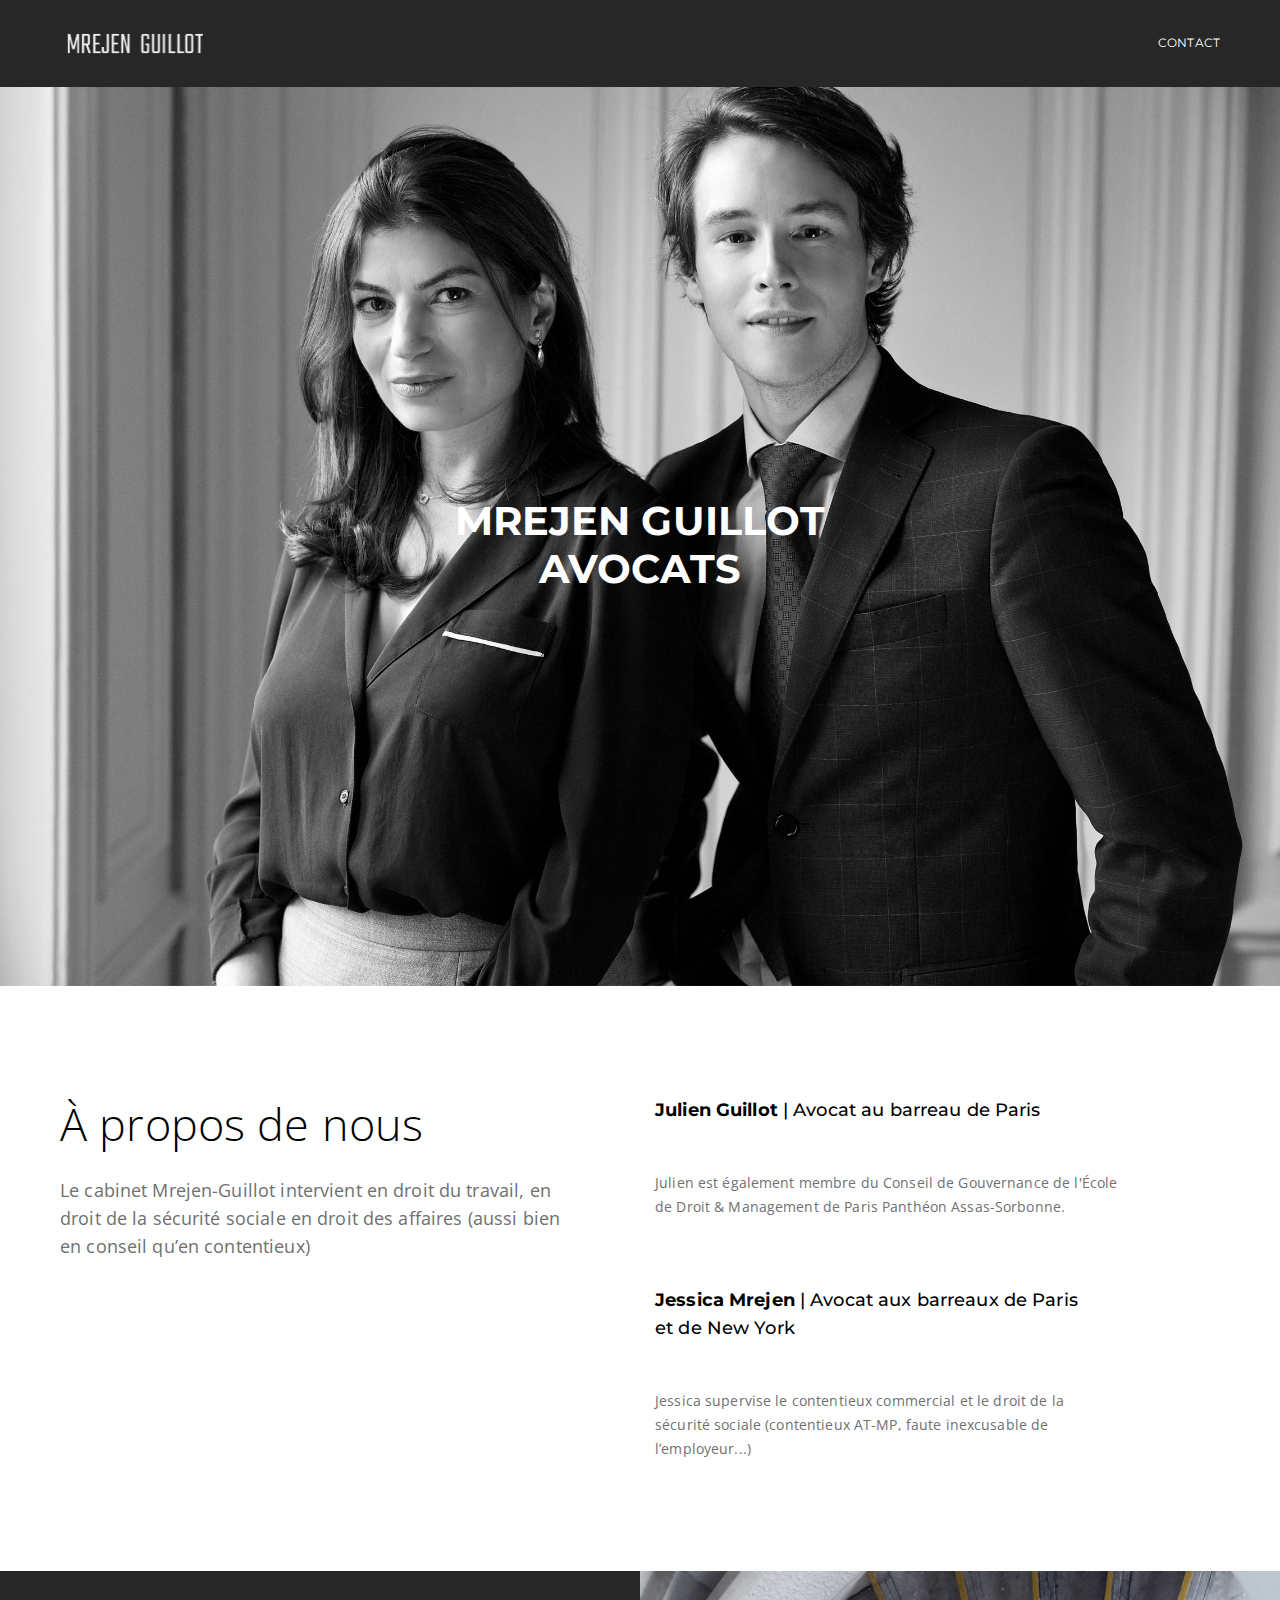
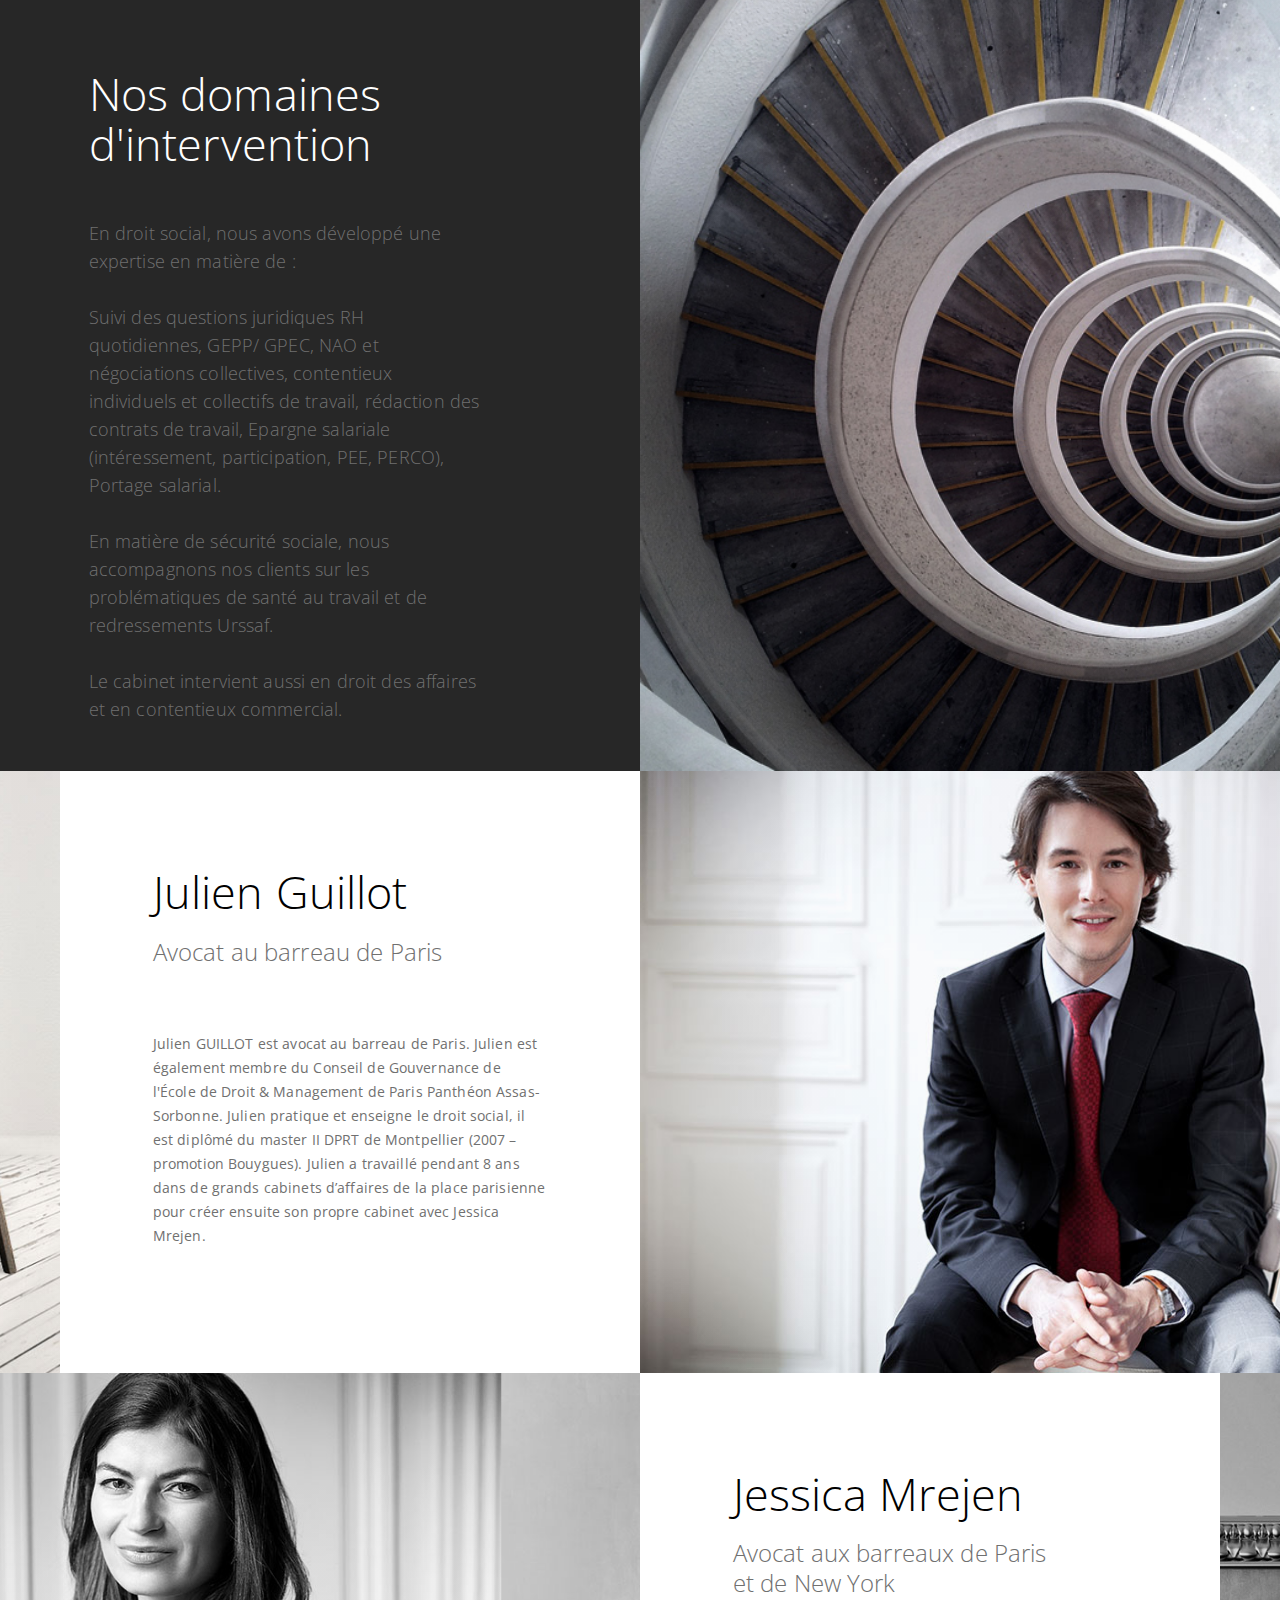
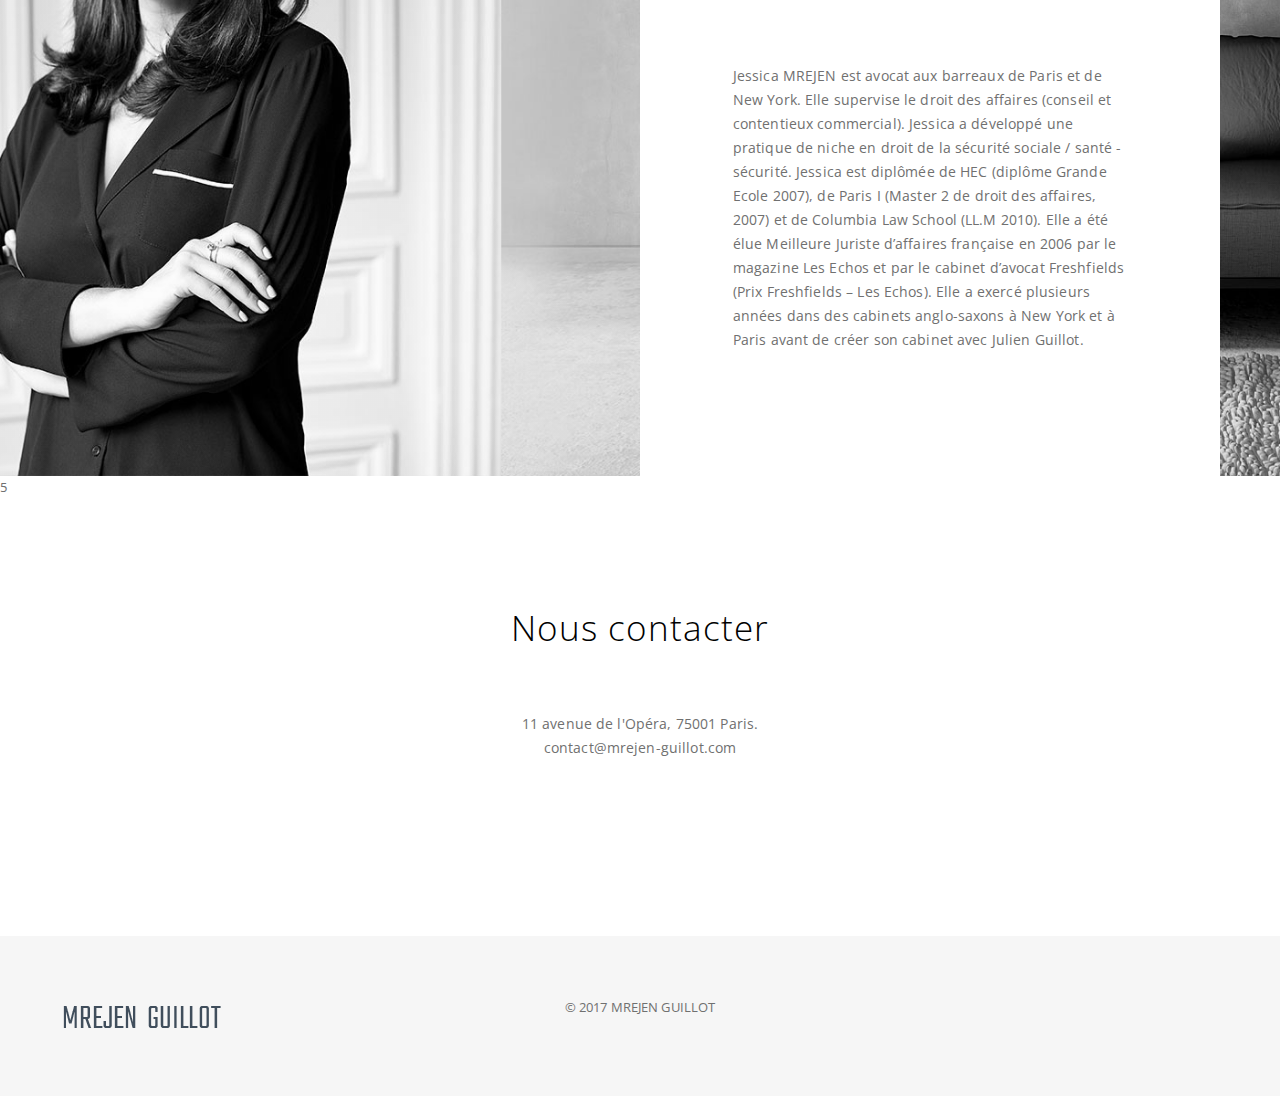
==== home.html @ b7183b41 "Fix PHP heroku" ====
<!doctype html>
<html class="no-js" lang="en">
    <head>
        <meta charset="utf-8">
        <meta http-equiv="X-UA-Compatible" content="IE=edge">
        <meta name="viewport" content="width=device-width,initial-scale=1.0,maximum-scale=1" />
        <!-- title -->
        <title>MREJEN GUILLOT • Cabinet d'avocats</title>
        <meta name="description" content="" />
        <meta name="keywords" content="" />
        <meta name="author" content="">
        <meta name="google" value="notranslate">
        <!-- favicon -->
        <link rel="shortcut icon" href="images/icon/favicon.png">
        <!-- animation -->
        <link rel="stylesheet" href="css/animate.css" />
        <!-- bootstrap -->
        <link rel="stylesheet" href="css/bootstrap.min.css" />
        <!-- font-awesome icon -->
        <link rel="stylesheet" href="css/font-awesome.min.css" />
        <!-- themify-icons -->
        <link rel="stylesheet" href="css/themify-icons.css" />
        <!-- owl carousel -->
        <link rel="stylesheet" href="css/owl.transitions.css" />
        <link rel="stylesheet" href="css/owl.carousel.css" /> 
        <!-- magnific popup -->
        <link rel="stylesheet" href="css/magnific-popup.css" /> 
        <!-- base -->
        <link rel="stylesheet" href="css/base.css" /> 
        <!-- elements -->
        <link rel="stylesheet" href="css/elements.css" />
        <!-- responsive -->
        <link rel="stylesheet" href="css/responsive.css" />
        <!--[if IE 9]>
        <link rel="stylesheet" type="text/css" href="css/ie.css" />
        <![endif]-->
        <!--[if IE]>
            <script src="js/html5shiv.min.js"></script>
        <![endif]-->
        <style>
            .header-style2 .black-header li a, .header-style2 .black-header li a::before {color:#383838;}
        </style>
    </head>
    <body>
        <header class="header-style2" id="header-style2">
            <!-- nav -->
            <nav class="navbar bg-nero tz-header-bg black-header no-margin alt-font shrink-header dark-header">
                <div class="container navigation-menu">
                    <div class="row">
                        <!-- logo -->
                        <div class="col-md-3 col-sm-4 col-xs-9">
                            <a href="#home" class="inner-link"><img alt="" src="images/julien-white.png" data-img-size="(W)163px X (H)40px"></a>
                        </div>
                        <!-- end logo -->
                        <div class="col-md-9 col-sm-8 col-xs-3 position-inherit">
                            <button data-target="#bs-example-navbar-collapse-1" data-toggle="collapse" class="navbar-toggle collapsed" type="button">
                                <span class="sr-only">Toggle navigation</span>
                                <span class="icon-bar"></span>
                                <span class="icon-bar"></span>
                                <span class="icon-bar"></span>
                            </button>
                            <div id="bs-example-navbar-collapse-1" class="collapse navbar-collapse pull-right">
                                <ul class="nav navbar-nav">
                                    <li><a class="inner-link propClone text-white" href="#contact-section16">CONTACT</a></li>
                                </ul>
                            </div>
                        </div>
                    </div>
                </div>
            </nav> 
            <!-- end nav -->
        </header>
        <section id="home" class="no-padding bg-nero slider-style5 border-none">
            <div class="owl-slider-full owl-carousel owl-theme white-pagination text-white owl-white-pagination md-no-owl-buttons">
                <!-- slider item -->
                <div class="item owl-bg-img tz-builder-bg-image cover-background bg-img-one" id="tz-bg-14" data-img-size="(W)1920px X (H)961px" style="background:linear-gradient(rgba(0,0,0,0.01), rgba(0,0,0,0.01)), url('images/bg-image/mrejen-guillot-background.jpg')">
                    <div class="container one-fifth-screen xs-one-third-screen position-relative">
                        <div class="col-md-12 col-sm-12 col-xs-12 slider-typography text-center">
                            <div class="slider-text-middle-main">
                                <div class="slider-text-middle">
                                    <div class="" id="tz-br-1">
                                        <div class="slider-title text-white alt-font font-weight-600 tz-text" id="tz-slider-text37"> <p><strong>MREJEN GUILLOT<br> AVOCATS</strong></p> </div>
                                    </div>  
                                </div>
                            </div>
                        </div>
                    </div>
                </div>
                <!-- end slider item -->
            </div>
        </section> 
        <section class="padding-110px-tb xs-padding-60px-tb bg-white builder-bg border-none" id="content-section51">
            <div class="container">
                <div class="row equalize xs-equalize-auto equalize-display-inherit">
                    <!-- content details -->
                    <div class="col-md-6 col-sm-6 xs-12 xs-text-center xs-margin-nineteen-bottom display-table">
                        <div class="display-table-cell-vertical-middle">
                            <h2 class="title-extra-large-2 sm-title-large xs-section-title-large font-weight-300 text-black line-height-55 width-90 sm-width-100 margin-eight-bottom tz-text sm-margin-ten-bottom">À propos de nous</h2>
                            <div class="text-extra-large tz-text width-90 sm-width-100 margin-five-bottom sm-margin-ten-bottom">Le cabinet Mrejen-Guillot intervient en droit du travail, en droit de la sécurité sociale en droit des affaires (aussi bien en conseil qu’en contentieux)</div>
                        </div>
                    </div>
                    <!-- image -->
                    <div class="col-lg-5 col-md-6 col-sm-12 col-xs-12 display-table" style="height: 233px;">
                        <div class="display-table-cell-vertical-middle">
                            <div class="col-md-12 col-sm-12 col-xs-12 no-padding-lr margin-thirteen-bottom padding-four-bottom sm-padding-one-bottom sm-margin-seven-bottom xs-margin-fifteen-bottom border-bottom-light tz-border">
                                <h3 class="text-extra-large margin-two-bottom text-black vertical-align-middle xs-margin-five-bottom xs-text-extra-large alt-font tz-text"><strong>Julien Guillot</strong> | Avocat au barreau de Paris</h3>
                                <div class="text-medium vertical-align-middle tz-text"><p>Julien est également membre du Conseil de Gouvernance de l'École de Droit & Management de Paris Panthéon Assas-Sorbonne.</p></div>
                            </div>
                            <div class="col-md-12 col-sm-12 col-xs-12 no-padding-lr">
                                <h3 class="text-extra-large margin-two-bottom text-black vertical-align-middle xs-margin-five-bottom xs-text-extra-large alt-font tz-text"><strong>Jessica Mrejen</strong> | Avocat aux barreaux de Paris<br> et de New York</h3>
                                <div class="text-medium vertical-align-middle tz-text"><p class="no-margin-bottom">Jessica supervise le contentieux commercial et le droit de la sécurité sociale (contentieux AT-MP, faute inexcusable de l’employeur...)</p></div>
                            </div>
                        </div>
                    </div>
                    <!-- end image -->
                    <!-- end content detls -->
                </div>
            </div>
        </section>
        <section class="bg-nero builder-bg border-none" id="about">
            <div class="container-fluid">
                <div class="row equalize">
                    <div class="col-md-6 col-sm-12 col-xs-12 display-table no-padding xs-padding-ten">
                        <div class="display-table-cell-vertical-middle padding-twenty-two md-padding-seven xs-no-padding-lr">
                            <!-- section title -->
                            <div class="col-md-12 col-sm-12 col-xs-12 margin-nine-top xs-no-padding-lr">
                                <h2 class="title-extra-large-2 sm-title-extra-large xs-title-extra-large font-weight-300 text-white margin-three-bottom xs-margin-fifteen-bottom tz-text">Nos domaines d'intervention</h2>
                                <div class="text-extra-large sm-text-extra-large font-weight-300 width-85 md-width-100 margin-twenty-bottom sm-margin-fifteen-bottom tz-text"><p>En droit social, nous avons développé une expertise en matière de :<br><br>
                                	Suivi des questions juridiques RH quotidiennes, GEPP/ GPEC, NAO et négociations collectives, contentieux individuels et collectifs de travail, rédaction des contrats de travail, Epargne salariale (intéressement, participation, PEE, PERCO), Portage salarial.<br><br>

									En matière de sécurité sociale, nous accompagnons nos clients sur les problématiques de santé au travail et de redressements Urssaf.<br><br>

									Le cabinet intervient aussi en droit des affaires et en contentieux commercial.

                                </p></div>
                            </div>
                            <!-- end section title -->
                            
                        </div>
                    </div>
                    <div class="col-md-6 col-sm-12 col-xs-12 tz-builder-bg-image sm-height-600-px xs-height-400-px cover-background bg-img-four" data-img-size="(W)1000px X (H)800px" style="background: linear-gradient(rgba(0, 0, 0, 0.00784314), rgba(0, 0, 0, 0.00784314)), url('images/julien3.jpg');"></div>
                </div>
            </div>
        </section>
        <section class="tz-builder-bg-image content2-bg-image no-padding border-none cover-background xs-bg-none bg-img-five" id="content-section2" data-img-size="(W)1920px X (H)590px" style="background:linear-gradient(rgba(0,0,0,0.01), rgba(0,0,0,0.01)), url('images/bg-image/julien2.jpg')">
            <div class="container sm-width-100 sm-no-padding">
                <div class="bg-white tz-background-color width-50 sm-width-60 xs-width-100 content-style1 padding-fifteen md-padding-eight sm-padding-eleven xs-padding-eighteen">
                    <!-- section title -->
                    <h2 class="title-extra-large-2 sm-title-large xs-section-title-large font-weight-300 text-black line-height-55 width-90 sm-width-100 margin-eight-bottom tz-text sm-margin-ten-bottom">Julien Guillot</h2>
                    <!-- end section title -->
                    <div class="title-medium sm-title-medium xs-title-medium margin-twelve-bottom display-block font-weight-300 tz-text">Avocat au barreau de Paris</div>
                    <div class="text-medium sm-text-medium margin-fifteen-bottom tz-text"><p>Julien GUILLOT est avocat au barreau de Paris. Julien est également membre du Conseil de Gouvernance de l'École de Droit & Management de Paris Panthéon Assas-Sorbonne. Julien pratique et enseigne le droit social, il est diplômé du master II DPRT de Montpellier (2007 – promotion Bouygues). Julien a travaillé pendant 8 ans dans de grands cabinets d’affaires de la place parisienne pour créer ensuite son propre cabinet avec Jessica Mrejen.</p></div>
                </div>
            </div>
        </section>
         <section class="tz-builder-bg-image content2-bg-image no-padding border-none cover-background xs-bg-none bg-img-five" id="content-section2" data-img-size="(W)1920px X (H)590px" style="background:linear-gradient(rgba(0,0,0,0.01), rgba(0,0,0,0.01)), url('images/bg-image/mrejen.jpg')">
            <div class="container sm-width-100 sm-no-padding">
                <div class="bg-white tz-background-color float-right width-50 sm-width-60 xs-width-100 content-style1 padding-fifteen md-padding-eight sm-padding-eleven xs-padding-eighteen">
                    <!-- section title -->
                    <h2 class="title-extra-large-2 sm-title-large xs-section-title-large font-weight-300 text-black line-height-55 width-90 sm-width-100 margin-eight-bottom tz-text sm-margin-ten-bottom">Jessica Mrejen</h2>
                    <!-- end section title -->
                    <div class="title-medium sm-title-medium xs-title-medium margin-twelve-bottom display-block font-weight-300 tz-text">Avocat aux barreaux de Paris<br> et de New York</div>
                    <div class="text-medium sm-text-medium margin-fifteen-bottom tz-text"><p>Jessica MREJEN est avocat aux barreaux de Paris et de New York. Elle supervise le droit des affaires (conseil et contentieux commercial). Jessica a développé une pratique de niche en droit de la sécurité sociale / santé - sécurité. Jessica est diplômée de HEC (diplôme Grande Ecole 2007), de Paris I (Master 2 de droit des affaires, 2007) et de Columbia Law School (LL.M 2010). Elle a été élue Meilleure Juriste d’affaires française en 2006 par le magazine Les Echos et par le cabinet d’avocat Freshfields (Prix Freshfields – Les Echos). Elle a exercé plusieurs années dans des cabinets anglo-saxons à New York et à Paris avant de créer son cabinet avec Julien Guillot.</p></div>
                </div>
            </div>
        </section>5
        <section class="padding-110px-tb bg-white builder-bg xs-padding-60px-tb border-none" id="contact-section16">
            <div class="container">
                <div class="row">
                    <!-- section title -->
                    <div class="col-md-12 col-sm-12 col-xs-12 text-center">
                        <h2 class="title-extra-large sm-section-title-medium text-black font-weight-300 letter-spacing-1 tz-text margin-ten-bottom xs-margin-fifteen-bottom">Nous contacter</h2>
                    </div>
                    <!-- end section title -->
                    <!-- contact detail -->
                    <div class="col-md-10 col-sm-12 col-xs-12 no-padding margin-ten-bottom clear-both display-table center-col">
                        <!-- feature box -->
                        <div class="col-md-4 col-sm-4 col-xs-12 sm-margin-nine-bottom xs-margin-thirteen-bottom text-center sm-clear-both">
                            <div class="feature-box xs-margin-thirteen xs-no-margin-tb">     
                                <div class="text-medium center-col tz-text"></div>
                            </div>
                        </div>
                        <!-- end feature box -->
                        <!-- feature box -->
                        <div class="col-md-4 col-sm-4 col-xs-12 sm-margin-nine-bottom xs-margin-thirteen-bottom text-center">
                            <div class="feature-box xs-margin-thirteen xs-no-margin-tb">
                                <div class="text-medium center-col tz-text">11 avenue de l'Opéra, 75001 Paris.<br>contact@mrejen-guillot.com</div>
                            </div>
                        </div>
                        <!-- end feature box -->
                    </div>
                    <!-- end contact detail -->
                </div>
            </div>
        </section>
        <footer id="footer-section12" class="bg-gray builder-bg padding-60px-tb xs-padding-40px-tb footer-style4">
            <div class="container">
                <div class="row equalize sm-equalize-auto">
                    <!-- logo -->
                    <div class="col-lg-3 col-md-3 col-sm-6 col-xs-12 sm-text-left xs-text-center sm-margin-eight-bottom xs-margin-nine-bottom display-table">
                        <div class="display-table-cell-vertical-middle">
                            <a href="#home" class="inner-link"><img src="images/julien-black.png" data-img-size="(W)163px X (H)40px" alt=""></a>
                        </div>
                    </div>
                    <!-- end logo -->
                    <div class="col-lg-6 col-md-5 col-sm-6 col-xs-12 text-center sm-margin-eight-bottom xs-margin-nine-bottom xs-text-center display-table">
                        <div class="display-table-cell-vertical-middle">
                            <span class="tz-text">&copy; 2017 MREJEN GUILLOT</a></span>
                        </div>
                    </div>
                </div>
            </div>
        </footer>

        <!-- javascript libraries -->
        <script type="text/javascript" src="js/jquery.min.js"></script>
        <script type="text/javascript" src="js/jquery.appear.js"></script>
        <script type="text/javascript" src="js/smooth-scroll.js"></script>
        <script type="text/javascript" src="js/bootstrap.min.js"></script>
        <!-- wow animation -->
        <script type="text/javascript" src="js/wow.min.js"></script>
        <!-- owl carousel -->
        <script type="text/javascript" src="js/owl.carousel.min.js"></script>        
        <!-- images loaded -->
        <script type="text/javascript" src="js/imagesloaded.pkgd.min.js"></script>
        <!-- isotope -->
        <script type="text/javascript" src="js/jquery.isotope.min.js"></script> 
        <!-- magnific popup -->
        <script type="text/javascript" src="js/jquery.magnific-popup.min.js"></script>
        <!-- navigation -->
        <script type="text/javascript" src="js/jquery.nav.js"></script>
        <!-- equalize -->
        <script type="text/javascript" src="js/equalize.min.js"></script>
        <!-- fit videos -->
        <script type="text/javascript" src="js/jquery.fitvids.js"></script>
        <!-- number counter -->
        <script type="text/javascript" src="js/jquery.countTo.js"></script>
        <!-- time counter  -->
        <script type="text/javascript" src="js/counter.js"></script>
        <!-- twitter Fetcher  -->
        <script type="text/javascript" src="js/twitterFetcher_min.js"></script>
        <!-- main -->
        <script type="text/javascript" src="js/main.js"></script>
    </body>
</html>
---- css/themify-icons.css ----
@font-face {
    font-family: 'themify';
    src:url('../fonts/themify--fvbane.eot');
    src:url('../fonts/themify-.eot#iefix-fvbane') format('embedded-opentype'),
        url('../fonts/themify--fvbane.woff') format('woff'),
        url('../fonts/themify--fvbane.ttf') format('truetype'),
        url('../fonts/themify--fvbane.svg#themify') format('svg');
    font-weight: normal;
    font-style: normal;
}

[class^="ti-"], [class*=" ti-"] {
    font-family: 'themify';
    speak: none;
    font-style: normal;
    font-weight: normal;
    font-variant: normal;
    text-transform: none;
    line-height: 1;

    /* Better Font Rendering =========== */
    -webkit-font-smoothing: antialiased;
    -moz-osx-font-smoothing: grayscale;
}

.ti-wand:before {
    content: "\e600";
}
.ti-volume:before {
    content: "\e601";
}
.ti-user:before {
    content: "\e602";
}
.ti-unlock:before {
    content: "\e603";
}
.ti-unlink:before {
    content: "\e604";
}
.ti-trash:before {
    content: "\e605";
}
.ti-thought:before {
    content: "\e606";
}
.ti-target:before {
    content: "\e607";
}
.ti-tag:before {
    content: "\e608";
}
.ti-tablet:before {
    content: "\e609";
}
.ti-star:before {
    content: "\e60a";
}
.ti-spray:before {
    content: "\e60b";
}
.ti-signal:before {
    content: "\e60c";
}
.ti-shopping-cart:before {
    content: "\e60d";
}
.ti-shopping-cart-full:before {
    content: "\e60e";
}
.ti-settings:before {
    content: "\e60f";
}
.ti-search:before {
    content: "\e610";
}
.ti-zoom-in:before {
    content: "\e611";
}
.ti-zoom-out:before {
    content: "\e612";
}
.ti-cut:before {
    content: "\e613";
}
.ti-ruler:before {
    content: "\e614";
}
.ti-ruler-pencil:before {
    content: "\e615";
}
.ti-ruler-alt:before {
    content: "\e616";
}
.ti-bookmark:before {
    content: "\e617";
}
.ti-bookmark-alt:before {
    content: "\e618";
}
.ti-reload:before {
    content: "\e619";
}
.ti-plus:before {
    content: "\e61a";
}
.ti-pin:before {
    content: "\e61b";
}
.ti-pencil:before {
    content: "\e61c";
}
.ti-pencil-alt:before {
    content: "\e61d";
}
.ti-paint-roller:before {
    content: "\e61e";
}
.ti-paint-bucket:before {
    content: "\e61f";
}
.ti-na:before {
    content: "\e620";
}
.ti-mobile:before {
    content: "\e621";
}
.ti-minus:before {
    content: "\e622";
}
.ti-medall:before {
    content: "\e623";
}
.ti-medall-alt:before {
    content: "\e624";
}
.ti-marker:before {
    content: "\e625";
}
.ti-marker-alt:before {
    content: "\e626";
}
.ti-arrow-up:before {
    content: "\e627";
}
.ti-arrow-right:before {
    content: "\e628";
}
.ti-arrow-left:before {
    content: "\e629";
}
.ti-arrow-down:before {
    content: "\e62a";
}
.ti-lock:before {
    content: "\e62b";
}
.ti-location-arrow:before {
    content: "\e62c";
}
.ti-link:before {
    content: "\e62d";
}
.ti-layout:before {
    content: "\e62e";
}
.ti-layers:before {
    content: "\e62f";
}
.ti-layers-alt:before {
    content: "\e630";
}
.ti-key:before {
    content: "\e631";
}
.ti-import:before {
    content: "\e632";
}
.ti-image:before {
    content: "\e633";
}
.ti-heart:before {
    content: "\e634";
}
.ti-heart-broken:before {
    content: "\e635";
}
.ti-hand-stop:before {
    content: "\e636";
}
.ti-hand-open:before {
    content: "\e637";
}
.ti-hand-drag:before {
    content: "\e638";
}
.ti-folder:before {
    content: "\e639";
}
.ti-flag:before {
    content: "\e63a";
}
.ti-flag-alt:before {
    content: "\e63b";
}
.ti-flag-alt-2:before {
    content: "\e63c";
}
.ti-eye:before {
    content: "\e63d";
}
.ti-export:before {
    content: "\e63e";
}
.ti-exchange-vertical:before {
    content: "\e63f";
}
.ti-desktop:before {
    content: "\e640";
}
.ti-cup:before {
    content: "\e641";
}
.ti-crown:before {
    content: "\e642";
}
.ti-comments:before {
    content: "\e643";
}
.ti-comment:before {
    content: "\e644";
}
.ti-comment-alt:before {
    content: "\e645";
}
.ti-close:before {
    content: "\e646";
}
.ti-clip:before {
    content: "\e647";
}
.ti-angle-up:before {
    content: "\e648";
}
.ti-angle-right:before {
    content: "\e649";
}
.ti-angle-left:before {
    content: "\e64a";
}
.ti-angle-down:before {
    content: "\e64b";
}
.ti-check:before {
    content: "\e64c";
}
.ti-check-box:before {
    content: "\e64d";
}
.ti-camera:before {
    content: "\e64e";
}
.ti-announcement:before {
    content: "\e64f";
}
.ti-brush:before {
    content: "\e650";
}
.ti-briefcase:before {
    content: "\e651";
}
.ti-bolt:before {
    content: "\e652";
}
.ti-bolt-alt:before {
    content: "\e653";
}
.ti-blackboard:before {
    content: "\e654";
}
.ti-bag:before {
    content: "\e655";
}
.ti-move:before {
    content: "\e656";
}
.ti-arrows-vertical:before {
    content: "\e657";
}
.ti-arrows-horizontal:before {
    content: "\e658";
}
.ti-fullscreen:before {
    content: "\e659";
}
.ti-arrow-top-right:before {
    content: "\e65a";
}
.ti-arrow-top-left:before {
    content: "\e65b";
}
.ti-arrow-circle-up:before {
    content: "\e65c";
}
.ti-arrow-circle-right:before {
    content: "\e65d";
}
.ti-arrow-circle-left:before {
    content: "\e65e";
}
.ti-arrow-circle-down:before {
    content: "\e65f";
}
.ti-angle-double-up:before {
    content: "\e660";
}
.ti-angle-double-right:before {
    content: "\e661";
}
.ti-angle-double-left:before {
    content: "\e662";
}
.ti-angle-double-down:before {
    content: "\e663";
}
.ti-zip:before {
    content: "\e664";
}
.ti-world:before {
    content: "\e665";
}
.ti-wheelchair:before {
    content: "\e666";
}
.ti-view-list:before {
    content: "\e667";
}
.ti-view-list-alt:before {
    content: "\e668";
}
.ti-view-grid:before {
    content: "\e669";
}
.ti-uppercase:before {
    content: "\e66a";
}
.ti-upload:before {
    content: "\e66b";
}
.ti-underline:before {
    content: "\e66c";
}
.ti-truck:before {
    content: "\e66d";
}
.ti-timer:before {
    content: "\e66e";
}
.ti-ticket:before {
    content: "\e66f";
}
.ti-thumb-up:before {
    content: "\e670";
}
.ti-thumb-down:before {
    content: "\e671";
}
.ti-text:before {
    content: "\e672";
}
.ti-stats-up:before {
    content: "\e673";
}
.ti-stats-down:before {
    content: "\e674";
}
.ti-split-v:before {
    content: "\e675";
}
.ti-split-h:before {
    content: "\e676";
}
.ti-smallcap:before {
    content: "\e677";
}
.ti-shine:before {
    content: "\e678";
}
.ti-shift-right:before {
    content: "\e679";
}
.ti-shift-left:before {
    content: "\e67a";
}
.ti-shield:before {
    content: "\e67b";
}
.ti-notepad:before {
    content: "\e67c";
}
.ti-server:before {
    content: "\e67d";
}
.ti-quote-right:before {
    content: "\e67e";
}
.ti-quote-left:before {
    content: "\e67f";
}
.ti-pulse:before {
    content: "\e680";
}
.ti-printer:before {
    content: "\e681";
}
.ti-power-off:before {
    content: "\e682";
}
.ti-plug:before {
    content: "\e683";
}
.ti-pie-chart:before {
    content: "\e684";
}
.ti-paragraph:before {
    content: "\e685";
}
.ti-panel:before {
    content: "\e686";
}
.ti-package:before {
    content: "\e687";
}
.ti-music:before {
    content: "\e688";
}
.ti-music-alt:before {
    content: "\e689";
}
.ti-mouse:before {
    content: "\e68a";
}
.ti-mouse-alt:before {
    content: "\e68b";
}
.ti-money:before {
    content: "\e68c";
}
.ti-microphone:before {
    content: "\e68d";
}
.ti-menu:before {
    content: "\e68e";
}
.ti-menu-alt:before {
    content: "\e68f";
}
.ti-map:before {
    content: "\e690";
}
.ti-map-alt:before {
    content: "\e691";
}
.ti-loop:before {
    content: "\e692";
}
.ti-location-pin:before {
    content: "\e693";
}
.ti-list:before {
    content: "\e694";
}
.ti-light-bulb:before {
    content: "\e695";
}
.ti-Italic:before {
    content: "\e696";
}
.ti-info:before {
    content: "\e697";
}
.ti-infinite:before {
    content: "\e698";
}
.ti-id-badge:before {
    content: "\e699";
}
.ti-hummer:before {
    content: "\e69a";
}
.ti-home:before {
    content: "\e69b";
}
.ti-help:before {
    content: "\e69c";
}
.ti-headphone:before {
    content: "\e69d";
}
.ti-harddrives:before {
    content: "\e69e";
}
.ti-harddrive:before {
    content: "\e69f";
}
.ti-gift:before {
    content: "\e6a0";
}
.ti-game:before {
    content: "\e6a1";
}
.ti-filter:before {
    content: "\e6a2";
}
.ti-files:before {
    content: "\e6a3";
}
.ti-file:before {
    content: "\e6a4";
}
.ti-eraser:before {
    content: "\e6a5";
}
.ti-envelope:before {
    content: "\e6a6";
}
.ti-download:before {
    content: "\e6a7";
}
.ti-direction:before {
    content: "\e6a8";
}
.ti-direction-alt:before {
    content: "\e6a9";
}
.ti-dashboard:before {
    content: "\e6aa";
}
.ti-control-stop:before {
    content: "\e6ab";
}
.ti-control-shuffle:before {
    content: "\e6ac";
}
.ti-control-play:before {
    content: "\e6ad";
}
.ti-control-pause:before {
    content: "\e6ae";
}
.ti-control-forward:before {
    content: "\e6af";
}
.ti-control-backward:before {
    content: "\e6b0";
}
.ti-cloud:before {
    content: "\e6b1";
}
.ti-cloud-up:before {
    content: "\e6b2";
}
.ti-cloud-down:before {
    content: "\e6b3";
}
.ti-clipboard:before {
    content: "\e6b4";
}
.ti-car:before {
    content: "\e6b5";
}
.ti-calendar:before {
    content: "\e6b6";
}
.ti-book:before {
    content: "\e6b7";
}
.ti-bell:before {
    content: "\e6b8";
}
.ti-basketball:before {
    content: "\e6b9";
}
.ti-bar-chart:before {
    content: "\e6ba";
}
.ti-bar-chart-alt:before {
    content: "\e6bb";
}
.ti-back-right:before {
    content: "\e6bc";
}
.ti-back-left:before {
    content: "\e6bd";
}
.ti-arrows-corner:before {
    content: "\e6be";
}
.ti-archive:before {
    content: "\e6bf";
}
.ti-anchor:before {
    content: "\e6c0";
}
.ti-align-right:before {
    content: "\e6c1";
}
.ti-align-left:before {
    content: "\e6c2";
}
.ti-align-justify:before {
    content: "\e6c3";
}
.ti-align-center:before {
    content: "\e6c4";
}
.ti-alert:before {
    content: "\e6c5";
}
.ti-alarm-clock:before {
    content: "\e6c6";
}
.ti-agenda:before {
    content: "\e6c7";
}
.ti-write:before {
    content: "\e6c8";
}
.ti-window:before {
    content: "\e6c9";
}
.ti-widgetized:before {
    content: "\e6ca";
}
.ti-widget:before {
    content: "\e6cb";
}
.ti-widget-alt:before {
    content: "\e6cc";
}
.ti-wallet:before {
    content: "\e6cd";
}
.ti-video-clapper:before {
    content: "\e6ce";
}
.ti-video-camera:before {
    content: "\e6cf";
}
.ti-vector:before {
    content: "\e6d0";
}
.ti-themify-logo:before {
    content: "\e6d1";
}
.ti-themify-favicon:before {
    content: "\e6d2";
}
.ti-themify-favicon-alt:before {
    content: "\e6d3";
}
.ti-support:before {
    content: "\e6d4";
}
.ti-stamp:before {
    content: "\e6d5";
}
.ti-split-v-alt:before {
    content: "\e6d6";
}
.ti-slice:before {
    content: "\e6d7";
}
.ti-shortcode:before {
    content: "\e6d8";
}
.ti-shift-right-alt:before {
    content: "\e6d9";
}
.ti-shift-left-alt:before {
    content: "\e6da";
}
.ti-ruler-alt-2:before {
    content: "\e6db";
}
.ti-receipt:before {
    content: "\e6dc";
}
.ti-pin2:before {
    content: "\e6dd";
}
.ti-pin-alt:before {
    content: "\e6de";
}
.ti-pencil-alt2:before {
    content: "\e6df";
}
.ti-palette:before {
    content: "\e6e0";
}
.ti-more:before {
    content: "\e6e1";
}
.ti-more-alt:before {
    content: "\e6e2";
}
.ti-microphone-alt:before {
    content: "\e6e3";
}
.ti-magnet:before {
    content: "\e6e4";
}
.ti-line-double:before {
    content: "\e6e5";
}
.ti-line-dotted:before {
    content: "\e6e6";
}
.ti-line-dashed:before {
    content: "\e6e7";
}
.ti-layout-width-full:before {
    content: "\e6e8";
}
.ti-layout-width-default:before {
    content: "\e6e9";
}
.ti-layout-width-default-alt:before {
    content: "\e6ea";
}
.ti-layout-tab:before {
    content: "\e6eb";
}
.ti-layout-tab-window:before {
    content: "\e6ec";
}
.ti-layout-tab-v:before {
    content: "\e6ed";
}
.ti-layout-tab-min:before {
    content: "\e6ee";
}
.ti-layout-slider:before {
    content: "\e6ef";
}
.ti-layout-slider-alt:before {
    content: "\e6f0";
}
.ti-layout-sidebar-right:before {
    content: "\e6f1";
}
.ti-layout-sidebar-none:before {
    content: "\e6f2";
}
.ti-layout-sidebar-left:before {
    content: "\e6f3";
}
.ti-layout-placeholder:before {
    content: "\e6f4";
}
.ti-layout-menu:before {
    content: "\e6f5";
}
.ti-layout-menu-v:before {
    content: "\e6f6";
}
.ti-layout-menu-separated:before {
    content: "\e6f7";
}
.ti-layout-menu-full:before {
    content: "\e6f8";
}
.ti-layout-media-right-alt:before {
    content: "\e6f9";
}
.ti-layout-media-right:before {
    content: "\e6fa";
}
.ti-layout-media-overlay:before {
    content: "\e6fb";
}
.ti-layout-media-overlay-alt:before {
    content: "\e6fc";
}
.ti-layout-media-overlay-alt-2:before {
    content: "\e6fd";
}
.ti-layout-media-left-alt:before {
    content: "\e6fe";
}
.ti-layout-media-left:before {
    content: "\e6ff";
}
.ti-layout-media-center-alt:before {
    content: "\e700";
}
.ti-layout-media-center:before {
    content: "\e701";
}
.ti-layout-list-thumb:before {
    content: "\e702";
}
.ti-layout-list-thumb-alt:before {
    content: "\e703";
}
.ti-layout-list-post:before {
    content: "\e704";
}
.ti-layout-list-large-image:before {
    content: "\e705";
}
.ti-layout-line-solid:before {
    content: "\e706";
}
.ti-layout-grid4:before {
    content: "\e707";
}
.ti-layout-grid3:before {
    content: "\e708";
}
.ti-layout-grid2:before {
    content: "\e709";
}
.ti-layout-grid2-thumb:before {
    content: "\e70a";
}
.ti-layout-cta-right:before {
    content: "\e70b";
}
.ti-layout-cta-left:before {
    content: "\e70c";
}
.ti-layout-cta-center:before {
    content: "\e70d";
}
.ti-layout-cta-btn-right:before {
    content: "\e70e";
}
.ti-layout-cta-btn-left:before {
    content: "\e70f";
}
.ti-layout-column4:before {
    content: "\e710";
}
.ti-layout-column3:before {
    content: "\e711";
}
.ti-layout-column2:before {
    content: "\e712";
}
.ti-layout-accordion-separated:before {
    content: "\e713";
}
.ti-layout-accordion-merged:before {
    content: "\e714";
}
.ti-layout-accordion-list:before {
    content: "\e715";
}
.ti-ink-pen:before {
    content: "\e716";
}
.ti-info-alt:before {
    content: "\e717";
}
.ti-help-alt:before {
    content: "\e718";
}
.ti-headphone-alt:before {
    content: "\e719";
}
.ti-hand-point-up:before {
    content: "\e71a";
}
.ti-hand-point-right:before {
    content: "\e71b";
}
.ti-hand-point-left:before {
    content: "\e71c";
}
.ti-hand-point-down:before {
    content: "\e71d";
}
.ti-gallery:before {
    content: "\e71e";
}
.ti-face-smile:before {
    content: "\e71f";
}
.ti-face-sad:before {
    content: "\e720";
}
.ti-credit-card:before {
    content: "\e721";
}
.ti-control-skip-forward:before {
    content: "\e722";
}
.ti-control-skip-backward:before {
    content: "\e723";
}
.ti-control-record:before {
    content: "\e724";
}
.ti-control-eject:before {
    content: "\e725";
}
.ti-comments-smiley:before {
    content: "\e726";
}
.ti-brush-alt:before {
    content: "\e727";
}
.ti-youtube:before {
    content: "\e728";
}
.ti-vimeo:before {
    content: "\e729";
}
.ti-twitter:before {
    content: "\e72a";
}
.ti-time:before {
    content: "\e72b";
}
.ti-tumblr:before {
    content: "\e72c";
}
.ti-skype:before {
    content: "\e72d";
}
.ti-share:before {
    content: "\e72e";
}
.ti-share-alt:before {
    content: "\e72f";
}
.ti-rocket:before {
    content: "\e730";
}
.ti-pinterest:before {
    content: "\e731";
}
.ti-new-window:before {
    content: "\e732";
}
.ti-microsoft:before {
    content: "\e733";
}
.ti-list-ol:before {
    content: "\e734";
}
.ti-linkedin:before {
    content: "\e735";
}
.ti-layout-sidebar-2:before {
    content: "\e736";
}
.ti-layout-grid4-alt:before {
    content: "\e737";
}
.ti-layout-grid3-alt:before {
    content: "\e738";
}
.ti-layout-grid2-alt:before {
    content: "\e739";
}
.ti-layout-column4-alt:before {
    content: "\e73a";
}
.ti-layout-column3-alt:before {
    content: "\e73b";
}
.ti-layout-column2-alt:before {
    content: "\e73c";
}
.ti-instagram:before {
    content: "\e73d";
}
.ti-google:before {
    content: "\e73e";
}
.ti-github:before {
    content: "\e73f";
}
.ti-flickr:before {
    content: "\e740";
}
.ti-facebook:before {
    content: "\e741";
}
.ti-dropbox:before {
    content: "\e742";
}
.ti-dribbble:before {
    content: "\e743";
}
.ti-apple:before {
    content: "\e744";
}
.ti-android:before {
    content: "\e745";
}
.ti-save:before {
    content: "\e746";
}
.ti-save-alt:before {
    content: "\e747";
}
.ti-yahoo:before {
    content: "\e748";
}
.ti-wordpress:before {
    content: "\e749";
}
.ti-vimeo-alt:before {
    content: "\e74a";
}
.ti-twitter-alt:before {
    content: "\e74b";
}
.ti-tumblr-alt:before {
    content: "\e74c";
}
.ti-trello:before {
    content: "\e74d";
}
.ti-stack-overflow:before {
    content: "\e74e";
}
.ti-soundcloud:before {
    content: "\e74f";
}
.ti-sharethis:before {
    content: "\e750";
}
.ti-sharethis-alt:before {
    content: "\e751";
}
.ti-reddit:before {
    content: "\e752";
}
.ti-pinterest-alt:before {
    content: "\e753";
}
.ti-microsoft-alt:before {
    content: "\e754";
}
.ti-linux:before {
    content: "\e755";
}
.ti-jsfiddle:before {
    content: "\e756";
}
.ti-joomla:before {
    content: "\e757";
}
.ti-html5:before {
    content: "\e758";
}
.ti-flickr-alt:before {
    content: "\e759";
}
.ti-email:before {
    content: "\e75a";
}
.ti-drupal:before {
    content: "\e75b";
}
.ti-dropbox-alt:before {
    content: "\e75c";
}
.ti-css3:before {
    content: "\e75d";
}
.ti-rss:before {
    content: "\e75e";
}
.ti-rss-alt:before {
    content: "\e75f";
}
---- css/base.css ----
@charset "utf-8";

/* ----------------------------------

Name: base.css
Version: 1.0

----------------------------------

Table of contents
        
    01. Google Font
    02. Reset
    03. Typography
    04. Icon
    05. Background Color
    06. Border Color
    07. Margin
    08. Padding
    09. Custom
    10. OWL Carousel
    11. Button
    12. Form Control
    13. Portfolio and Photo Gallery
    14. Video and Sound

*/

/* ===================================
    Google Font
====================================== */

@import url('https://fonts.googleapis.com/css?family=Open+Sans:400,300,600,700');
@import url('https://fonts.googleapis.com/css?family=Montserrat:100,200,300,400,500,600,700,800,900');

/* ===================================
    Reset
====================================== */

body{ font-family: 'Open Sans', sans-serif; -webkit-font-smoothing: antialiased; font-smoothing: antialiased; font-size:13px; color:#707070; line-height:22px; letter-spacing: 0.01em }
a { text-decoration: none; color:#4e4e4e; cursor: pointer !important; outline: 0; }
a:hover, a:focus{ text-decoration: none;}
a:focus {outline: none; }
img { max-width:100%; height:auto; -webkit-backface-visibility: hidden; }
p {margin:0 0 22px 0; padding-top: 40px}
video { background-size: cover; display: table-cell; vertical-align: middle; width: 100%; }
ul, ol{ margin: 0px; }
input, button, button:focus {outline: 0;}
input, textarea, select{ border: 1px solid #dfdfdf; font-size: 11px;  padding: 8px 15px; width: 100%; margin: 0 0 20px 0; max-width: 100%; resize: none;}
input[type="submit"] { width: auto}
input[type="button"], input[type="text"], input[type="email"], input[type="search"], input[type="password"], textarea, input[type="submit"] { -webkit-appearance: none;  border-radius: 0; }
input:focus, textarea:focus{ border: 1px solid #989898; outline: none; }
input[type="submit"]:focus { border:none !important}
select::-ms-expand{ display:none;}
iframe { border: 0;}
iframe, embed, object { max-width: 100%; }
iframe{ border-width: 0px; }
ul.circle {list-style-type: circle;}
ul.square {list-style-type: square;}
ol.upper-roman {list-style-type: upper-roman;}
ol.lower-alpha {list-style-type: lower-alpha;}
dl {list-style-position: outside;}
* { transition-timing-function: ease-in-out; -moz-transition-timing-function: ease-in-out; -webkit-transition-timing-function: ease-in-out; -o-transition-timing-function: ease-in-out; transition-duration: .2s; -moz-transition-duration: .2s; -webkit-transition-duration: .2s; -o-transition-duration: .2s; }
::selection { color: #000; background:#dcdcdc; }
::-moz-selection { color:#000; background:#dcdcdc; }
::-webkit-input-placeholder { color: #999; text-overflow: ellipsis; }
:-moz-placeholder { color: #999 !important; text-overflow: ellipsis; opacity:1; }
::-moz-placeholder { color: #999 !important; text-overflow: ellipsis; opacity:1; } 
:-ms-input-placeholder { color: #999 !important; text-overflow: ellipsis; opacity:1; }
::-webkit-scrollbar { width:12px }
::-webkit-scrollbar-track { -webkit-box-shadow:inset 0 0 6px rgba(0,0,0,.3); -moz-box-shadow:inset 0 0 6px rgba(0,0,0,.3); box-shadow:inset 0 0 6px rgba(0,0,0,.3); }
::-webkit-scrollbar-thumb { background:rgba(210,210,210,.8); -webkit-box-shadow:inset 0 0 6px rgba(0,0,0,.5); -moz-box-shadow:inset 0 0 6px rgba(0,0,0,.5); box-shadow:inset 0 0 6px rgba(0,0,0,.5); }
::-webkit-scrollbar-thumb:window-inactive { background:rgba(210,210,210,.4) }
.html-overflow { overflow: hidden;}
.no-transition *, .owl-carousel *{ transition-timing-function: none; -moz-transition-timing-function: none; -webkit-transition-timing-function: none; -o-transition-timing-function: none; transition-duration: 0s; -moz-transition-duration: 0s; -webkit-transition-duration: 0s; -o-transition-duration: 0s; }

/* ===================================
    Typography
====================================== */

/* font family */
.alt-font {font-family: 'Montserrat', sans-serif !important;}
.main-font {font-family: 'Open Sans', sans-serif !important;}

/* heading */
h1, h2, h3, h4, h5, h6 { margin:0; padding:0; color: #000;}
h1 { font-size:50px; line-height: 60px;}
h2 { font-size:35px; line-height:40px}
h3 { font-size:30px; line-height:35px}
h4 { font-size:25px; line-height:33px}
h5 { font-size:20px; line-height:30px}
h6 { font-size:18px; line-height:23px} 

/* different text size */
.text-extra-small { font-size:10px !important; line-height:15px;}
.text-small2{ font-size:11px !important;}
.text-small{ font-size:12px !important; line-height:20px; display: inline-block !important}
.text-extra-medium{ font-size:13px !important; line-height:24px;}
.text-medium{ font-size:14px !important; line-height:24px;}
.text-large{ font-size:16px !important; line-height: 25px; }
.text-extra-large { font-size:18px !important; line-height:28px;  }
.title-small{ font-size:20px !important; line-height:30px;}
.title-medium{ font-size:24px !important; line-height:30px;}
.title-large{ font-size:28px !important; line-height:35px;}
.title-extra-large{ font-size:35px !important; line-height:40px;}
.title-extra-large-2{ font-size:45px !important; line-height:50px;}
.title-extra-large-3{ font-size:50px !important; line-height:57px;}
.title-extra-large-4{ font-size:60px !important; line-height:67px;}
.title-extra-large-4 span{ font-size:120px !important; line-height:130px;}
.title-extra-large-5{ font-size:70px !important; line-height:80px;}
.title-extra-large-6{ font-size:80px !important; line-height:90px;}
.title-extra-large-7{ font-size:90px !important; line-height:90px;}
.title-extra-large-8{ font-size:100px !important; line-height:100px;}
.title-extra-large-9{ font-size:110px !important; line-height:100px;}
.title-big { font-size: 90px !important; line-height:95px;}
.title-extra-big { font-size: 150px !important; line-height:160px;}
.title-extra-big-2 { font-size: 160px !important; line-height:160px;}
.title-extra-big-3 { font-size: 180px !important; line-height:180px;}
.title-extra-big-4 { font-size: 190px !important; line-height:190px;}
.title-extra-big-5 { font-size: 200px !important; line-height:200px;}
.section-title-large { font-size: 35px !important; line-height: 39px;}
.section-title-medium { font-size: 30px !important; line-height: 35px;}
.section-title-small { font-size: 22px !important; line-height: 26px;}

/* letter spacing */
.letter-spacing-1 { letter-spacing:1px}
.letter-spacing-2 { letter-spacing:2px}
.letter-spacing-3 { letter-spacing:3px}
.letter-spacing-4 { letter-spacing:4px}
.letter-spacing-5 { letter-spacing:5px}
.letter-spacing-6 { letter-spacing:6px}
.letter-spacing-7 { letter-spacing:7px}
.letter-spacing-8 { letter-spacing:8px}
.letter-spacing-9 { letter-spacing:9px}
.letter-spacing-10 { letter-spacing:10px}
.letter-spacing-minus-1{ letter-spacing: -1px !important;}
.letter-spacing-minus-2{ letter-spacing: -2px !important;}
.letter-spacing-minus-3{ letter-spacing: -3px !important;}
.letter-spacing-minus-4{ letter-spacing: -4px !important;}
.letter-spacing-minus-5{ letter-spacing: -5px !important;}
.letter-spacing-minus-6{ letter-spacing: -6px !important;}
.no-letter-spacing { letter-spacing: 0px}

/* font weight */
.font-weight-100 { font-weight:100 !important;}
.font-weight-200 { font-weight:200 !important;}
.font-weight-300 { font-weight:300 !important;}
.font-weight-400 { font-weight:400 !important;}
.font-weight-500 { font-weight:500 !important;}
.font-weight-600 { font-weight:600 !important;}
.font-weight-700 { font-weight:700 !important;} 
.font-weight-800 { font-weight:800 !important;}
.font-weight-900 { font-weight:900 !important;}

/* line height */
.line-height-10{ line-height: 10px !important;}
.line-height-15{ line-height: 15px !important;}
.line-height-18{ line-height: 18px !important;}
.line-height-20{ line-height: 20px !important;}
.line-height-22{ line-height: 22px !important;}
.line-height-24{ line-height: 24px !important;}
.line-height-26{ line-height: 26px !important;}
.line-height-30{ line-height: 30px !important;}
.line-height-34{ line-height: 34px !important;}
.line-height-40{ line-height: 40px !important;}
.line-height-45{ line-height: 45px !important;}
.line-height-48{ line-height: 48px !important;}
.line-height-50 {line-height: 50px !important;}
.line-height-55{ line-height: 55px !important;}
.line-height-60 {line-height: 60px !important;}
.line-height-65{ line-height: 65px !important;}
.line-height-70{ line-height: 70px !important;}
.line-height-75{ line-height: 75px !important;}
.line-height-80{ line-height: 80px !important;}
.line-height-85{ line-height: 85px !important;}
.line-height-90{ line-height: 90px !important;}
.line-height-normal {line-height: normal !important}
.line-height-inherit {line-height: inherit !important}
.line-height-0{ line-height: 0px !important;}

/* text property */
.text-transform { text-transform:uppercase}
.text-decoration-underline { text-decoration:underline !important;}
.word-wrap { word-wrap: break-word}
.text-transform-none {text-transform:none} 
.line-height-none {line-height: 0 !important}
.text-decoration-line-through {text-decoration:line-through !important;}
.font-italic { font-style: italic;}

/* text color */
.text-white{ color:#ffffff !important;}
.text-black{ color:#000000 !important;}
.text-dark-gray { color:#282828!important;}
.text-light-gray{ color: #bfbfbf;}
.text-light-gray2 { color: #707070;}
.text-medium-gray{ color: #848484;}
.text-gray{color: #ababab;} 
.text-yellow{ color:#ffcf29;}
.text-light-yellow{color: #f7f4ec;}
.text-golden-yellow{color: #ecce63;}
.text-blue{ color:#3953a1;}
.text-deep-blue{ color: #2e5ba5;}
.text-dark-blue { color: #2c353f;}
.text-fast-blue{ color: #3966e6;}
.text-sky-blue-dark{ color: #2c91d8;}
.text-blue-gray { color:#919499;}
.text-cyan{ color: #31c99b;}
.text-deep-red{ color: #e7403a;}
.text-pink{ color: #ff3d7f;}
.text-dark-cherry { color: #3d3234;}
.text-rosy-brown{color: #827777;}
.text-light-red{color: #dc6768;}
.text-sky-blue {color: #32b6e6;}
.text-light-green {color: #8BC34A;}
.text-deep-green { color: #6aa84f;}
.text-dark-slate-blue{color: #55365e;}
.text-bitter-sweet{color: #f3605c;}
.text-orange{color: #ef5037;}
.text-light-orange{color: #ff573d;}
.text-deep-purple { color: #472e83;}
.text-chrome-yellow { color: #f5ab35;}
.text-turquoise-green {color: #2ccb8e}
.text-brown { color: #4e2b1f;}
.text-golden{ color: #d0ae5e;}
.text-deep-orange {color: #f26149}
.text-sand-yellow {color: #bdb6b2}
.text-light-purple-blue { color: #374a8a;}
.text-dark-purple-blue { color: #2a3869;}
.text-puerto-rico {color:#55beae; }
.text-orange-peel { color: #FF9800;}
.text-greenish-blue { color: #3ed6a2;}
.text-light-blue { color: #53d0e7;}
.text-dark-speech-blue { color: #1b1841;}
.text-yellow-ochre {color: #c0812a}
.text-yellowish-gray {color: #817b71}
.text-light-deep-yellow {color: #f5f0e9}
.text-dark-aqua { color: #43cbcd;}
.text-emerald { color: #47DF84;}
.text-deep-green-dark{color: #40c37d}
.text-deep-blue-dark{color: #2e70c4}
.text-very-light-gray { color: #e6e6e6;}
.text-fast-pink { color: #ff1967;}
.text-fast-blue2 {color: #1080f2;}
.text-meteorite { color: #473d5f;}
.text-cinnabar {color: #E74948;}
.text-poison-green {color: #05d561;}
.text-dark-bitter-sweet {color: #807575;}
.text-red {color: #bc3031;}
.text-tequila-gold { color: #c5a47e !important;}
.text-dark-brown { color: #7d6548;}
.text-light-brown { color: #cec3b5;}
.text-extra-dark-brown { color: #251b10;}

/* slider typography */
.slider-text-middle-main { display: table; height: 100%; width: 100% }
.slider-text-bottom { display: table-cell; vertical-align: bottom; }
.slider-text-top { display: table-cell; vertical-align: top; }
.slider-text-middle { display: table-cell; vertical-align: middle; }
.slider-typography { height: 100%; position: absolute; z-index: 1; right: 0; left: 0; }
.slider-content-box { position: relative; z-index: 2}

/* ===================================
    Icon
====================================== */

/* icon size */
.icon-extra-big {font-size:75px !important;}
.icon-big {font-size:60px !important;}
.icon-extra-large {font-size:50px !important;}
.icon-large {font-size:35px !important;}
.icon-medium {font-size:30px !important;}
.icon-small {font-size:25px !important;}
.icon-extra-small {font-size:14px !important;}

/* social icon */
.social-icon .fa { text-align: center; display: table-cell; vertical-align: middle; width: 30px; height: 30px !important; font-size: 14px; -webkit-transition: all 0.4s ease; transition: all 0.4s ease; color: #fff; background: none; }
.social-icon.medium-social-icon .fa {width: 25px !important; height: 25px !important; font-size: 12px;}
.social-icon a:hover .fa {opacity:.6} 
.social-icon .fa-pinterest {background-color: #cb2027;}
.social-icon .fa-rss {background-color: #f26522;}
.social-icon .fa-facebook {background-color: #3b5998;}
.social-icon .fa-twitter {background-color: #00aced;}
.social-icon .fa-flickr {background-color: #ff0084;}
.social-icon .fa-dribbble {background-color: #ea4c89;}
.social-icon .fa-behance {background-color: #42a9fb;}
.social-icon .fa-linkedin {background-color: #007bb6;}
.social-icon .fa-vimeo-square {background-color: #23b6ea;}
.social-icon .fa-youtube {background-color: #bb0000;}
.social-icon .fa-tumblr {background-color: #32506d;}
.social-icon .fa-github-alt {background-color: #333333;}
.social-icon .fa-google-plus {background-color: #dd4b39;}
.social-icon .fa-instagram  {background-color: #517fa4;}
.social-icon .fa-soundcloud {background-color: #f80;}

.social-icon-color .fa-pinterest, .social-icon-color .ti-pinterest-alt, .social-icon-color .ti-pinterest {color: #cb2027;}
.social-icon-color .fa-rss {color: #f26522;}
.social-icon-color .fa-facebook, .social-icon-color .ti-facebook {color: #3b5998;}
.social-icon-color .fa-twitter, .social-icon-color .ti-twitter-alt {color: #00aced;}
.social-icon-color .fa-flickr, .social-icon-color .ti-flickr-alt {color: #ff0084;}
.social-icon-color .fa-dribbble, .social-icon-color .ti-dribbble {color: #ea4c89;}
.social-icon-color .fa-behance {color: #42a9fb;}
.social-icon-color .fa-linkedin, .social-icon-color .ti-linkedin {color: #007bb6;}
.social-icon-color .fa-vimeo-square, .social-icon-color .ti-vimeo-alt {color: #23b6ea;}
.social-icon-color .fa-youtube {color: #bb0000;}
.social-icon-color .fa-tumblr, .social-icon-color .ti-tumblr-alt {color:#32506d;}
.social-icon-color .fa-github-alt {color: #333333;}
.social-icon-color .fa-google-plus, .social-icon-color .ti-google {color:#dd4b39;}
.social-icon-color .fa-instagram, .social-icon-color .ti-instagram {color:#517fa4;}
.social-icon-color .fa-soundcloud, .social-icon-color .ti-soundcloud {color: #f80;}

/* icon style */
.icon-box i { margin:0 30px}
.i-large-box{ width:100px; height:100px; line-height:98px; text-align:center; font-size:40px}
.i-medium-box{ width:80px; height:80px; line-height:80px; text-align:center; font-size:30px;}
.i-small-box{ width:60px; height:60px; line-height:60px; text-align:center; font-size:22px}
.i-extra-small-box{ width:40px; height:40px; line-height:40px; text-align:center; font-size:15px}
.i-plain { color:#737373; background-color: transparent !important;}
.i-plain:hover { color:#fff; background-color: #737373!important; -webkit-transform: scale(1.2); -moz-transform: scale(1.2); -o-transform: scale(1.2); -ms-transform: scale(1.2); transform: scale(1.2);}
.i-rounded  { border-radius: 3px; background-color: #000; color:#fff; border:1px solid rgba(0,0,0,0.15);}
.i-rounded:hover { background-color: #fff; color:#9a9a9a; border:1px solid rgba(0,0,0,0.15);}
.i-bordered { border:1px solid rgba(0,0,0,0.15); background-color: transparent !important; color:#9a9a9a}
.i-bordered:hover { background-color: #000 !important; color: #fff}
.i-circled  { border-radius: 50%;}
.i-light { background-color: #fff !important; box-shadow: 0 0 10px rgba(0, 0, 0, .08) inset; color:#9a9a9a; text-shadow: 1px 1px 1px #fff; }
.i-light:hover { background-color: #fff !important; box-shadow: 0 0 30px rgba(0, 0, 0, .15) inset !important; color: #444; text-shadow:none }
.i-3d { box-shadow: 0 0 3px rgba(0, 0, 0, .1); color:#9a9a9a !important;  background-color: #fff; color:#000}
.i-3d:hover {box-shadow: 0 0 4px rgba(0, 0, 0, .3);}
.i-3d-border { border-bottom:3px solid rgba(0,0,0,0.15) !important; color:#fff; text-shadow: 1px 1px 1px rgba(0, 0, 0, 0.3)}
.i-3d-border:hover { border-bottom:3px solid rgba(0,0,0,0.30) !important; color:#fff; -webkit-transform: scale(1.2); -moz-transform: scale(1.2); -o-transform: scale(1.2); -ms-transform: scale(1.2); transform: scale(1.2); }

/* ===================================
    Background Color
====================================== */

.bg-white{ background: #fff;}
.bg-black{ background: #000000; }
.bg-gray { background-color: #f6f6f6;}
.bg-brown{ background-color: #efe6da;}
.bg-light-gray { background: #f7f7f7;}
.bg-dark-gray{ background: #282828;}
.bg-middle-gray{ background: #dedede;}
.bg-dark-blue { background: #2c353f;}
.bg-fast-blue{ background: #3966e6;}
.bg-blue{ background: #1f337a;}
.bg-deep-blue{ background: #2e5ba5;}
.bg-sky-blue {background: #32b6e6;}
.bg-sky-blue-dark{ background: #2c91d8;}
.bg-cyan { background-color: #31c99b;}
.bg-light-cyan { background-color: #6dc6a8;}
.bg-cream { background-color: #f7f5e7;}
.bg-dark-cream { background-color: #ac9377;}
.bg-dark-cherry { background: #3d3234;}
.bg-pink { background: #ff3d7f;}
.bg-deep-red{ background: #e7403a;}
.bg-rosy-brown{background:#9f9292;}
.bg-light-red{background: #dc6768;}
.bg-deep-purple { background: #472e83;}
.bg-light-green { background: #8BC34A;}
.bg-medium-green { background: #259319;}
.bg-deep-green { background: #6aa84f;}
.bg-yellow{ background: #ffcf29;}
.bg-light-yellow{background: #f7f4ec;}
.bg-golden-yellow{background: #ecce63;}
.bg-purple{background: #221825;}
.bg-dark-slate-blue{background: #353d4f;}
.bg-bitter-sweet{background: #f3605c;}
.bg-scarlet-gum{background: #432a4b;}
.bg-orange{background: #ef5037;}
.bg-light-orange{background: #ff573d;}
.bg-chrome-yellow { background: #f5ab35;}
.bg-gray-yellow { background: #f6f5f5;}
.bg-very-light-gray { background: #f8f8f8;}
.bg-turquoise-green {background: #2ccb8e}
.bg-golden { background: #d0ae5e;}
.bg-deep-orange {background:#f26149}
.bg-sand-yellow {background:#fbf9f3}
.bg-sand-yellow-dark {background:#4a3b34}
.bg-deep-purple {background:#4b3a6c}
.bg-dark-purple-blue { background: #2a3869;}
.bg-puerto-rico {background:#55beae; }
.bg-orange-peel { background: #FF9800;}
.bg-greenish-blue { background: #3ed6a2;}
.bg-light-blue { background: #53d0e7;}
.bg-dark-speech-blue { background: #1b1841 !important;}
.bg-light-deep-yellow {background: #f5f0e9}
.bg-yellow-ochre {background: #c0812a}
.bg-yellowish-gray {background: #8f887e}
.bg-aqua { background: #46eff0;}
.bg-emerald { background: #47DF84;}
.bg-mongoose { background: #A78A73;}
.bg-deep-green-dark {background: #40c37d}
.bg-deep-blue-dark  {background: #2e70c4}
.bg-light-purple-blue { background: #374a8a;}
.bg-middle-light-gray { background: #686868;}
.bg-cod-grey { background: #313233;}
.bg-charcoal {background: #242526;}
.bg-black-russian { background: #1c1c1d;}
.bg-light-gray2 { background: #ededed;}
.bg-fast-pink { background: #ff1967;}
.bg-fast-blue2 {background: #1080f2;}
.bg-meteorite { background: #473d5f;}
.bg-cinnabar { background: #E74948;}
.bg-dark-gray2{background: #181818;}
.bg-poison-green {background: #05d561;}
.bg-light-bitter-sweet {background: #f8eded;}
.bg-red {background: #bc3031;}
.bg-nero { background: #272727;}
.bg-dark-nero { background: #0e0e0e;}
.bg-medium-nero { background: #1f1f1f;}
.bg-tequila-gold { background: #c5a47e;}
.bg-dark-purple { background: #181623;}
.bg-dark-brown { background: #7d6548;}
.bg-very-light-brown { background: #eee3d6;}

/* rgb background color */
.bg-cyan-rgba { background-color: rgba(49, 201, 155, 0.9);}
.bg-white-light-rgba{ background-color: rgba(255, 255, 255, 0.9);}
.bg-black-light-rgba{ background-color: rgba(0, 0, 0, 0.45);}
.bg-black-dark-rgba{ background-color: rgba(0, 0, 0, 0.8);}
.bg-greenish-blue-rgba {background-color: rgba(62, 214, 162, 0.80);}
.bg-orange-rgba { background-color: rgba(255, 152, 0, 0.8);}
.bg-black-medium-rgba{ background-color: rgba(0, 0, 0, 0.7);}

/* opacity */
.only-opacity-light{ opacity: 0.5; }
.opacity-light{ position: absolute; height: 100%; width: 100%; opacity: 0.5; z-index: 1; top:0; left: 0 }
.opacity-medium{ position: absolute; height: 100%; width: 100%; opacity: 0.7; z-index: 1; top:0; left: 0 }
.opacity-full{ position: absolute; height: 100%; width: 100%; opacity: 0.8; top:0; left: 0 }
.opacity-full-dark{ position: absolute; height: 100%; width: 100%; opacity: 0.9; z-index: 1; top:0; left: 0 }


/* background image */
.cover-background { background-position: center center !important; background-repeat: no-repeat !important; background-size: cover !important; overflow: hidden; position: relative;}
.fix-background { background-attachment: fixed !important; background-position: center center; background-repeat: no-repeat !important; background-size: cover !important; overflow: hidden; position: relative;}

/* ===================================
    Border Color
====================================== */

.border-light { border: 1px solid rgba(0,0,0,.1) !important;}
.border-dark{border: 1px solid #454545 !important;}
.border-top { border-top: 1px solid rgba(0,0,0,.12) !important;}
.border-right { border-right:1px solid rgba(0,0,0,.12) !important;}
.border-top-light { border-top: 1px solid rgba(255,255,255,.12) !important;}
.border-right-white { border-right: 1px solid rgba(255,255,255,255) !important;}
.border-bottom{border-bottom: 1px solid #dcdcdc !important ;}
.border-bottom-medium-dark{border-bottom: 1px solid rgba(0,0,0,.10) !important;}
.border-bottom-light{border-bottom: 1px solid rgba(255,255,255,0.1) !important;}
.border-none {border: 0 !important}
.border-top-none {border-top:0 !important}
.border-bottom-none {border-bottom:0 !important}
.border-left-none {border-left:0 !important}
.border-right-none {border-right:0 !important}
.border-radius-0 {border-radius: 0px !important;}
.border-radius-2 {border-radius: 2px !important;}
.border-radius-3 {border-radius: 3px !important;}
.border-radius-4 {border-radius: 4px !important;}
.border-radius-6 {border-radius: 6px !important;}
.border-radius-8 {border-radius: 8px !important;}
.border-radius-10 {border-radius: 10px !important;}
.border-radius-20 {border-radius: 20px !important;}
.border-radius-30 {border-radius: 30px !important;}
.border-radius-40 {border-radius: 40px !important;}
.border-radius-50 {border-radius: 50% !important;}
.border-radius-100 {border-radius: 100% !important;}
.border-color-light-white{border-color: rgba(255,255,255,.4) !important}
.img-border {border: 6px solid #fff; height: calc(100% - 40px); width: calc(100% - 40px); left: 20px; top: 20px;  position: absolute; }

/* border color */
.border-2-white {border: 2px solid #ffffff !important;}
.border-2-fast-blue {border: 2px solid #3966e6  !important;}
.border-2-light-green {border: 2px solid #8BC34A  !important;}
.border-2-medium-green {border: 2px solid #259319  !important;}
.border-2-deep-green {border: 2px solid #6aa84f  !important;}
.border-2-sky-blue {border: 2px solid #32b6e6 !important;}
.border-2-sky-blue-dark {border: 2px solid #2c91d8 !important;}
.border-2-light-gray {border: 2px solid #b8b8b8 !important;}
.border-2-dark-gray {border: 2px solid #282828 !important;}
.border-2-bitter-sweet {border: 2px solid #f3605c !important;}
.border-3-bitter-sweet {border: 3px solid #f3605c !important;}
.border-2-yellow {border: 2px solid #ffcf29 !important;}
.border-10-light-red {border: 10px solid #f18182 !important;}
.border-2-chrome-yellow {border: 2px solid #f5ab35 !important;}
.border-2-turquoise-green {border: 2px solid #2ccb8e  !important;}
.border-2-golden {border: 2px solid #d0ae5e;}
.border-2-deep-orange {border: 2px solid #f26149;}
.border-2-orange-peel {border: 2px solid #FF9800 !important;}
.border-greenish-blue {border: 2px solid #3ed6a2 !important;}
.border-2-dark-aqua { border: 2px solid #43cbcd !important;}
.border-2-deep-green-dark {border: 2px solid #40c37d;}
.border-2-deep-blue-dark {border: 2px solid #2e70c4;}
.border-2-orange {border: 2px solid #ef5037 !important;}
.border-2-fast-blue2 {border: 2px solid #1080f2;}
.border-2-red {border: 2px solid #bc3031 !important;}
.border-2-cinnabar { border: 2px solid #E74948 !important;}
.border-2-poison-green {border: 2px solid #05d561 !important;}
.border-tequila-gold  {border: 5px solid rgba(197,164,126,.5) !important;}
.border-2-tequila-gold {border: 2px solid #c5a47e  !important;}
.border-1-light-gray {border: 1px solid #e9e9e9 !important;}

/* ===================================
    Margin
====================================== */

/* margin all side */
.margin-one-half{margin:0.5% !important}
.margin-one{margin:1% !important}
.margin-two{margin:1.5% !important}
.margin-three{margin:2% !important}
.margin-four{margin:2.5% !important}
.margin-five{margin:3% !important}
.margin-six{margin:3.5% !important}
.margin-seven{margin:4% !important}
.margin-eight {margin:4.5% !important}
.margin-nine{margin:5% !important}
.margin-ten{ margin:5.5% !important}
.margin-eleven{ margin:6% !important}
.margin-twelve{ margin:6.5% !important}
.margin-thirteen{ margin:7% !important}
.margin-fourteen{ margin:7.5% !important}
.margin-fifteen{ margin:8% !important}
.margin-sixteen{ margin:8.5% !important}
.margin-seventeen{ margin:9% !important}
.margin-eighteen{ margin:9.5% !important}
.margin-nineteen{ margin:10% !important}
.margin-twenty{ margin:10.5% !important}
.margin-twenty-one{ margin:11% !important}
.margin-twenty-two{ margin:11.5% !important}
.margin-twenty-three{ margin:12% !important}
.margin-twenty-four{ margin:12.5% !important}
.margin-twenty-five{ margin:13% !important}
.margin-twenty-six{ margin:13.5% !important}
.margin-twenty-seven{ margin:14% !important}
.margin-twenty-eight{ margin:14.5% !important}
.margin-twenty-nine{ margin:15% !important}
.margin-thirty{ margin:15.5% !important}
.margin-thirty-one{margin:16% !important}
.margin-thirty-two{margin:16.5% !important}
.margin-thirty-three{margin:17% !important}
.margin-thirty-four{margin:17.5% !important}
.margin-thirty-five{margin:18% !important}

/* margin bottom */
.margin-one-half-bottom{margin-bottom: 0.5% !important}
.margin-one-bottom{margin-bottom:1% !important}
.margin-two-bottom{margin-bottom:1.5% !important}
.margin-three-bottom{margin-bottom:2% !important}
.margin-four-bottom{margin-bottom:2.5% !important}
.margin-five-bottom{margin-bottom:3% !important}
.margin-six-bottom{margin-bottom:3.5% !important}
.margin-seven-bottom{margin-bottom:4% !important}
.margin-eight-bottom {margin-bottom:4.5% !important}
.margin-nine-bottom{margin-bottom:5% !important}
.margin-ten-bottom{margin-bottom:5.5% !important}
.margin-eleven-bottom{margin-bottom:6% !important}
.margin-twelve-bottom{margin-bottom:6.5% !important}
.margin-thirteen-bottom{margin-bottom:7% !important}
.margin-fourteen-bottom{margin-bottom:7.5% !important}
.margin-fifteen-bottom{margin-bottom:8% !important}
.margin-sixteen-bottom{margin-bottom:8.5% !important}
.margin-seventeen-bottom{margin-bottom:9% !important}
.margin-eighteen-bottom{margin-bottom:9.5% !important}
.margin-nineteen-bottom{margin-bottom:10% !important}
.margin-twenty-bottom{margin-bottom:10.5% !important}
.margin-twenty-one-bottom{margin-bottom:11% !important}
.margin-twenty-two-bottom{margin-bottom:11.5% !important}
.margin-twenty-three-bottom{margin-bottom:12% !important}
.margin-twenty-four-bottom{margin-bottom:12.5% !important}
.margin-twenty-five-bottom{margin-bottom:13% !important}
.margin-twenty-six-bottom{margin-bottom:13.5% !important}
.margin-twenty-seven-bottom{margin-bottom:14% !important}
.margin-twenty-eight-bottom{margin-bottom:14.5% !important}
.margin-twenty-nine-bottom{margin-bottom:15% !important}
.margin-thirty-bottom{margin-bottom:15.5% !important}
.margin-thirty-one-bottom{margin-bottom:16% !important}
.margin-thirty-two-bottom{margin-bottom:16.5% !important}
.margin-thirty-three-bottom{margin-bottom:17% !important}
.margin-thirty-four-bottom{margin-bottom:17.5% !important}
.margin-thirty-five-bottom{margin-bottom:18% !important}
.margin-bottom-10px{ margin-bottom:10px !important}
.margin-bottom-15px{ margin-bottom:15px !important}

/* margin top */
.margin-one-half-top{margin-top: 0.5% !important}
.margin-one-top{margin-top:1% !important}
.margin-two-top{margin-top:1.5% !important}
.margin-three-top{margin-top:2% !important}
.margin-four-top{margin-top:2.5% !important}
.margin-five-top{margin-top:3% !important}
.margin-six-top{margin-top:3.5% !important}
.margin-seven-top{margin-top:4% !important}
.margin-eight-top {margin-top:4.5% !important}
.margin-nine-top{margin-top:5% !important}
.margin-ten-top{margin-top:5.5% !important}
.margin-eleven-top{margin-top:6% !important}
.margin-twelve-top{margin-top:6.5% !important}
.margin-thirteen-top{margin-top:7% !important}
.margin-fourteen-top{margin-top:7.5% !important}
.margin-fifteen-top{margin-top:8% !important}
.margin-sixteen-top{margin-top:8.5% !important}
.margin-seventeen-top{margin-top:9% !important}
.margin-eighteen-top{margin-top:9.5% !important}
.margin-nineteen-top{margin-top:10% !important}
.margin-twenty-top{margin-top:10.5% !important}
.margin-twenty-one-top{margin-top:11% !important}
.margin-twenty-two-top{margin-top:11.5% !important}
.margin-twenty-three-top{margin-top:12% !important}
.margin-twenty-four-top{margin-top:12.5% !important}
.margin-twenty-five-top{margin-top:13% !important}
.margin-twenty-six-top{margin-top:13.5% !important}
.margin-twenty-seven-top{margin-top:14% !important}
.margin-twenty-eight-top{margin-top:14.5% !important}
.margin-twenty-nine-top{margin-top:15% !important}
.margin-thirty-top{margin-top:15.5% !important}
.margin-thirty-one-top{margin-top:16% !important}
.margin-thirty-two-top{margin-top:16.5% !important}
.margin-thirty-three-top{margin-top:17% !important}
.margin-thirty-four-top{margin-top:17.5% !important}
.margin-thirty-five-top{margin-top:18% !important}
.margin-top-5px{ margin-top:5px !important}
.margin-top-10px{ margin-top:10px !important}
.margin-top-15px{ margin-top:15px !important}

/* margin left */
.margin-one-half-left {margin-left:0.5% !important}
.margin-one-left {margin-left:1% !important}
.margin-two-left {margin-left:1.5% !important}
.margin-three-left {margin-left:2% !important}
.margin-four-left {margin-left:2.5% !important}
.margin-five-left {margin-left:3% !important}
.margin-six-left {margin-left:3.5% !important}
.margin-seven-left {margin-left:4% !important}
.margin-eight-left {margin-left:4.5% !important}
.margin-nine-left {margin-left:5% !important}
.margin-ten-left {margin-left:5.5% !important}
.margin-eleven-left {margin-left:6% !important}
.margin-twelve-left {margin-left:6.5% !important}
.margin-thirteen-left {margin-left:7% !important}
.margin-fourteen-left {margin-left:7.5% !important}
.margin-fifteen-left {margin-left:8% !important}
.margin-sixteen-left {margin-left:8.5% !important}
.margin-seventeen-left{margin-left:9% !important}
.margin-eighteen-left {margin-left:9.5% !important}
.margin-nineteen-left {margin-left:10% !important}
.margin-twenty-left{margin-left:10.5% !important}
.margin-twenty-one-left{margin-left:11% !important}
.margin-twenty-two-left{margin-left:11.5% !important}
.margin-twenty-three-left{margin-left:12% !important}
.margin-twenty-four-left{margin-left:12.5% !important}
.margin-twenty-five-left{margin-left:13% !important}
.margin-twenty-six-left{margin-left:13.5% !important}
.margin-twenty-seven-left{margin-left:14% !important}
.margin-twenty-eight-left{margin-left:14.5% !important}
.margin-twenty-nine-left{margin-left:15% !important}
.margin-thirty-left{margin-left:15.5% !important}
.margin-thirty-one-left{margin-left:16% !important}
.margin-thirty-two-left{margin-left:16.5% !important}
.margin-thirty-three-left{margin-left:17% !important}
.margin-thirty-four-left{margin-left:17.5% !important}
.margin-thirty-five-left{margin-left:18% !important}
.margin-left-5px {margin-left:5px !important}
.margin-left-10px {margin-left:10px !important}
.margin-left-15px {margin-left:15px !important}
.margin-left-25px {margin-left:25px !important}
.margin-left-40px {margin-left:40px !important}


/* margin right */
.margin-one-half-right {margin-right:0.5% !important}
.margin-one-right {margin-right:1% !important}
.margin-two-right {margin-right:1.5% !important}
.margin-three-right {margin-right:2% !important}
.margin-four-right {margin-right:2.5% !important}
.margin-five-right {margin-right:3% !important}
.margin-six-right {margin-right:3.5% !important}
.margin-seven-right {margin-right:4% !important}
.margin-eight-right {margin-right:4.5% !important}
.margin-nine-right {margin-right:5% !important}
.margin-ten-right {margin-right:5.5% !important}
.margin-eleven-right {margin-right:6% !important}
.margin-twelve-right {margin-right:6.5% !important}
.margin-thirteen-right {margin-right:7% !important}
.margin-fourteen-right {margin-right:7.5% !important}
.margin-fifteen-right {margin-right:8% !important}
.margin-sixteen-right {margin-right:8.5% !important}
.margin-seventeen-right{margin-right:9% !important}
.margin-eighteen-right {margin-right:9.5% !important}
.margin-nineteen-right {margin-right:10% !important}
.margin-twenty-right{margin-right:10.5% !important}
.margin-twenty-one-right{margin-right:11% !important}
.margin-twenty-two-right{margin-right:11.5% !important}
.margin-twenty-three-right{margin-right:12% !important}
.margin-twenty-four-right{margin-right:12.5% !important}
.margin-twenty-five-right{margin-right:13% !important}
.margin-twenty-six-right{margin-right:13.5% !important}
.margin-twenty-seven-right{margin-right:14% !important}
.margin-twenty-eight-right{margin-right:14.5% !important}
.margin-twenty-nine-right{margin-right:15% !important}
.margin-thirty-right{margin-right:15.5% !important}
.margin-thirty-one-right{margin-right:16% !important}
.margin-thirty-two-right{margin-right:16.5% !important}
.margin-thirty-three-right{margin-right:17% !important}
.margin-thirty-four-right{margin-right:17.5% !important}
.margin-thirty-five-right{margin-right:18% !important}
.margin-right-5px {margin-right:5px !important}
.margin-right-10px {margin-right:10px !important}
.margin-right-15px {margin-right:15px !important}
.margin-right-25px {margin-right:25px !important}

.no-margin{ margin:0 !important}
.no-margin-lr{ margin-left: 0 !important; margin-right: 0 !important}
.no-margin-tb{ margin-top: 0 !important; margin-bottom: 0 !important}
.no-margin-top{ margin-top:0 !important}
.no-margin-bottom{ margin-bottom:0 !important}
.no-margin-left{ margin-left:0 !important}
.no-margin-right{ margin-right:0 !important}
.margin-lr-auto {margin-left:auto !important; margin-right:auto !important}

/* ===================================
    Padding
====================================== */

/* padding all side */
.padding-one-half{padding:0.5% !important}
.padding-one{padding:1% !important}
.padding-two{padding:1.5% !important}
.padding-three{padding:2% !important}
.padding-four{padding:2.5% !important}
.padding-five{padding:3% !important}
.padding-six{padding:3.5% !important}
.padding-seven{padding:4% !important}
.padding-eight {padding:4.5% !important}
.padding-nine {padding:5% !important}
.padding-ten{ padding:5.5% !important}
.padding-eleven{ padding:6% !important}
.padding-twelve{ padding:6.5% !important}
.padding-thirteen{ padding:7% !important}
.padding-fourteen{ padding:7.5% !important}
.padding-fifteen{ padding:8% !important}
.padding-sixteen{ padding:8.5% !important}
.padding-seventeen{ padding:9% !important}
.padding-eighteen{ padding:9.5% !important}
.padding-nineteen{ padding:10% !important}
.padding-twenty{ padding:10.5% !important}
.padding-twenty-one{ padding:11% !important}
.padding-twenty-two{ padding:11.5% !important}
.padding-twenty-three{ padding:12% !important}
.padding-twenty-four{ padding:12.5% !important}
.padding-twenty-five{ padding:13% !important}
.padding-twenty-six{ padding:13.5% !important}
.padding-twenty-seven{ padding:14% !important}
.padding-twenty-eight{ padding:14.5% !important}
.padding-twenty-nine{ padding:15% !important}
.padding-thirty{ padding:15.5% !important}
.padding-thirty-one{padding:16% !important}
.padding-thirty-two{padding:16.5% !important}
.padding-thirty-three{padding:17% !important}
.padding-thirty-four{padding:17.5% !important}
.padding-thirty-five{padding:18% !important}

/* padding left */
.padding-one-half-left {padding-left:0.5% !important}
.padding-one-left {padding-left:1% !important}
.padding-two-left {padding-left:1.5% !important}
.padding-three-left {padding-left:2% !important}
.padding-four-left {padding-left:2.5% !important}
.padding-five-left {padding-left:3% !important}
.padding-six-left {padding-left:3.5% !important}
.padding-seven-left {padding-left:4% !important}
.padding-eight-left {padding-left:4.5% !important}
.padding-nine-left {padding-left:5% !important}
.padding-ten-left {padding-left:5.5% !important}
.padding-eleven-left {padding-left:6% !important}
.padding-twelve-left {padding-left:6.5% !important}
.padding-thirteen-left {padding-left:7% !important}
.padding-fourteen-left {padding-left:7.5% !important}
.padding-fifteen-left {padding-left:8% !important}
.padding-sixteen-left {padding-left:8.5% !important}
.padding-seventeen-left{padding-left:9% !important}
.padding-eighteen-left {padding-left:9.5% !important}
.padding-nineteen-left {padding-left:10% !important}
.padding-twenty-left{padding-left:10.5% !important}
.padding-twenty-one-left{padding-left:11% !important}
.padding-twenty-two-left{padding-left:11.5% !important}
.padding-twenty-three-left{padding-left:12% !important}
.padding-twenty-four-left{padding-left:12.5% !important}
.padding-twenty-five-left{padding-left:13% !important}
.padding-twenty-six-left{padding-left:13.5% !important}
.padding-twenty-seven-left{padding-left:14% !important}
.padding-twenty-eight-left{padding-left:14.5% !important}
.padding-twenty-nine-left{padding-left:15% !important}

.padding-left-5px{ padding-left:5px !important;}
.padding-left-10px{ padding-left:10px !important;}
.padding-left-15px{ padding-left:15px !important;}
.padding-left-20px{ padding-left:20px !important;}
.padding-left-25px{ padding-left:25px !important;}
.padding-left-30px{ padding-left:30px !important;}
.padding-left-35px{ padding-left:35px !important;}
.padding-left-40px{ padding-left:40px !important;}
.padding-left-45px{ padding-left:45px !important;}
.padding-left-50px{ padding-left:50px !important;}
.padding-left-55px{ padding-left:55px !important;}
.padding-left-60px{ padding-left:60px !important;}
.padding-left-65px{ padding-left:65px !important;}
.padding-left-70px{ padding-left:70px !important;}
.padding-left-75px{ padding-left:75px !important;}
.padding-left-80px{ padding-left:80px !important;}

/* padding right */
.padding-one-half-right {padding-right:0.5% !important}
.padding-one-right {padding-right:1% !important}
.padding-two-right {padding-right:1.5% !important}
.padding-three-right {padding-right:2% !important}
.padding-four-right {padding-right:2.5% !important}
.padding-five-right {padding-right:3% !important}
.padding-six-right {padding-right:3.5% !important}
.padding-seven-right {padding-right:4% !important}
.padding-eight-right {padding-right:4.5% !important}
.padding-nine-right {padding-right:5% !important}
.padding-ten-right {padding-right:5.5% !important}
.padding-eleven-right {padding-right:6% !important}
.padding-twelve-right {padding-right:6.5% !important}
.padding-thirteen-right {padding-right:7% !important}
.padding-fourteen-right {padding-right:7.5% !important}
.padding-fifteen-right {padding-right:8% !important}
.padding-sixteen-right {padding-right:8.5% !important}
.padding-seventeen-right{padding-right:9% !important}
.padding-eighteen-right {padding-right:9.5% !important}
.padding-nineteen-right {padding-right:10% !important}
.padding-twenty-right{padding-right:10.5% !important}
.padding-twenty-one-right{padding-right:11% !important}
.padding-twenty-two-right{padding-right:11.5% !important}
.padding-twenty-three-right{padding-right:12% !important}
.padding-twenty-four-right{padding-right:12.5% !important}
.padding-twenty-five-right{padding-right:13% !important}
.padding-twenty-six-right{padding-right:13.5% !important}
.padding-twenty-seven-right{padding-right:14% !important}
.padding-twenty-eight-right{padding-right:14.5% !important}
.padding-twenty-nine-right{padding-right:15% !important}

/* padding top */
.padding-one-half-top {padding-top:0.5% !important}
.padding-one-top {padding-top:1% !important}
.padding-two-top {padding-top:1.5% !important}
.padding-three-top {padding-top:2% !important}
.padding-four-top {padding-top:2.5% !important}
.padding-five-top {padding-top:3% !important}
.padding-six-top {padding-top:3.5% !important}
.padding-seven-top {padding-top:4% !important}
.padding-eight-top {padding-top:4.5% !important}
.padding-nine-top {padding-top:5% !important}
.padding-ten-top {padding-top:5.5% !important}
.padding-eleven-top {padding-top:6% !important}
.padding-twelve-top {padding-top:6.5% !important}
.padding-thirteen-top {padding-top:7% !important}
.padding-fourteen-top {padding-top:7.5% !important}
.padding-fifteen-top {padding-top:8% !important}
.padding-sixteen-top {padding-top:8.5% !important}
.padding-seventeen-top{padding-top:9% !important}
.padding-eighteen-top {padding-top:9.5% !important}
.padding-nineteen-top {padding-top:10% !important}
.padding-twenty-top{padding-top:10.5% !important}
.padding-twenty-one-top{padding-top:11% !important}
.padding-twenty-two-top{padding-top:11.5% !important}
.padding-twenty-three-top{padding-top:12% !important}
.padding-twenty-four-top{padding-top:12.5% !important}
.padding-twenty-five-top{padding-top:13% !important}
.padding-twenty-six-top{padding-top:13.5% !important}
.padding-twenty-seven-top{padding-top:14% !important}
.padding-twenty-eight-top{padding-top:14.5% !important}
.padding-twenty-nine-top{padding-top:15% !important}

.padding-top-5px{ padding-top:5px !important;}
.padding-top-10px{ padding-top:10px !important;}
.padding-top-15px{ padding-top:15px !important;}
.padding-top-20px{ padding-top:20px !important;}
.padding-top-25px{ padding-top:25px !important;}
.padding-top-30px{ padding-top:30px !important;}
.padding-top-35px{ padding-top:35px !important;}
.padding-top-40px{ padding-top:40px !important;}
.padding-top-45px{ padding-top:45px !important;}
.padding-top-50px{ padding-top:50px !important;}
.padding-top-55px{ padding-top:55px !important;}
.padding-top-60px{ padding-top:60px !important;}
.padding-top-65px{ padding-top:65px !important;}
.padding-top-70px{ padding-top:70px !important;}
.padding-top-75px{ padding-top:75px !important;}
.padding-top-80px{ padding-top:80px !important;}

/* padding bottom */
.padding-one-half-bottom {padding-bottom:0.5% !important}
.padding-one-bottom {padding-bottom:1% !important}
.padding-two-bottom {padding-bottom:1.5% !important}
.padding-three-bottom {padding-bottom:2% !important}
.padding-four-bottom {padding-bottom:2.5% !important}
.padding-five-bottom {padding-bottom:3% !important}
.padding-six-bottom {padding-bottom:3.5% !important}
.padding-seven-bottom {padding-bottom:4% !important}
.padding-eight-bottom {padding-bottom:4.5% !important}
.padding-nine-bottom {padding-bottom:5% !important}
.padding-ten-bottom {padding-bottom:5.5% !important}
.padding-eleven-bottom {padding-bottom:6% !important}
.padding-twelve-bottom {padding-bottom:6.5% !important}
.padding-thirteen-bottom {padding-bottom:7% !important}
.padding-fourteen-bottom {padding-bottom:7.5% !important}
.padding-fifteen-bottom {padding-bottom:8% !important}
.padding-sixteen-bottom {padding-bottom:8.5% !important}
.padding-seventeen-bottom{padding-bottom:9% !important}
.padding-eighteen-bottom {padding-bottom:9.5% !important}
.padding-nineteen-bottom {padding-bottom:10% !important}
.padding-twenty-bottom{padding-bottom:10.5% !important}
.padding-twenty-one-bottom{padding-bottom:11% !important}
.padding-twenty-two-bottom{padding-bottom:11.5% !important}
.padding-twenty-three-bottom{padding-bottom:12% !important}
.padding-twenty-four-bottom{padding-bottom:12.5% !important}
.padding-twenty-five-bottom{padding-bottom:13% !important}
.padding-twenty-six-bottom{padding-bottom:13.5% !important}
.padding-twenty-seven-bottom{padding-bottom:14% !important}
.padding-twenty-eight-bottom{padding-bottom:14.5% !important}
.padding-twenty-nine-bottom{padding-bottom:15% !important}

.padding-bottom-5px{ padding-bottom:5px !important;}
.padding-bottom-10px{ padding-bottom:10px !important;}
.padding-bottom-15px{ padding-bottom:15px !important;}
.padding-bottom-20px{ padding-bottom:20px !important;}
.padding-bottom-25px{ padding-bottom:25px !important;}
.padding-bottom-30px{ padding-bottom:30px !important;}
.padding-bottom-35px{ padding-bottom:35px !important;}
.padding-bottom-40px{ padding-bottom:40px !important;}
.padding-bottom-45px{ padding-bottom:45px !important;}
.padding-bottom-50px{ padding-bottom:50px !important;}

.padding-left-right-px { padding: 0 15px !important;}
.padding-30px-top { padding-top:30px !important;}
.padding-40px-top { padding-top:40px !important;}
.padding-60px-top { padding-top:60px !important;}
.padding-90px-top { padding-top: 90px !important;}
.padding-110px-top { padding-top: 110px !important;}
.padding-120px-top { padding-top: 120px !important;}
.padding-130px-top { padding-top: 130px !important;}
.padding-140px-top { padding-top: 140px !important;}
.padding-150px-top { padding-top: 150px !important;}
.padding-60px-bottom { padding-bottom: 60px !important;}
.padding-30px-tb{ padding-top: 30px !important; padding-bottom: 30px !important;}
.padding-40px-tb{ padding-top: 40px !important; padding-bottom: 40px !important;}
.padding-50px-tb{ padding-top: 50px !important; padding-bottom: 50px !important;}
.padding-60px-tb{ padding-top: 60px !important; padding-bottom: 60px !important;}
.padding-70px-tb{ padding-top: 70px !important; padding-bottom: 70px !important;}
.padding-80px-tb{ padding-top: 80px !important; padding-bottom: 80px !important;}
.padding-90px-tb{ padding-top: 90px !important; padding-bottom: 90px !important;}
.padding-110px-tb{ padding-top: 110px !important; padding-bottom: 110px !important;}
.padding-120px-tb{ padding-top: 120px !important; padding-bottom: 120px !important;}
.padding-130px-tb{ padding-top: 130px !important; padding-bottom: 130px !important;}
.padding-140px-tb{ padding-top: 140px !important; padding-bottom: 140px !important;}
.padding-150px-tb{ padding-top: 150px !important; padding-bottom: 150px !important;}
.padding-100px-tb{ padding-top: 100px !important; padding-bottom: 100px !important;}

.no-padding{ padding:0 !important}
.no-padding-lr{ padding-left: 0 !important; padding-right: 0 !important}
.no-padding-tb{ padding-top: 0 !important; padding-bottom: 0 !important}
.no-padding-top{ padding-top:0 !important}
.no-padding-bottom{ padding-bottom:0 !important}
.no-padding-left{ padding-left:0 !important}
.no-padding-right{ padding-right:0 !important}

/* ===================================
    Custom
====================================== */

/* float */
.float-left { float: left !important;}
.float-right { float: right !important;}
.float-none { float: none !important;}

/* section */
.center-col { float: none !important; margin-left: auto !important; margin-right: auto !important;}
.clear-both{ clear:both}
section {border-bottom:1px solid #ececec}

/* separator */
.separator-line { height: 1px; width: 68px;}
.separator-line1 { height: 1px; width: 65px;}
.separator-line2 { height: 3px; width: 60px;}
.separator-line3 { height: 3px; width: 40px;}
.separator-line-full { height: 1px; margin: 0 auto; width: 100%;}

/* vertical align */
.vertical-align-middle { vertical-align: middle !important;}
.vertical-align-bottom { vertical-align: bottom !important;}
.vertical-align-top { vertical-align: top !important;}
.vertical-align-sub { vertical-align: sub !important;}

/* display */
.display-block { display: block !important}
.overflow-hidden{ overflow: hidden !important}
.overflow-auto{ overflow: auto !important}
.display-inline-block { display: inline-block !important}
.display-inline { display: inline !important}
.display-none { display: none !important}
.display-inherit { display: inherit !important}
.display-table{ display: table !important;}
.display-table-cell-vertical-bottom{ display: table-cell; vertical-align:bottom; float: none;}
.list-style-none { list-style: none; padding: 0; margin: 0;}

/* position */
.position-relative{ position: relative !important; z-index: 5 }
.position-absolute {position: absolute !important;}
.position-fixed {position: fixed !important;}
.position-inherit {position: inherit !important;}
.position-static { position: static !important}
.position-right { right:0 !important; }
.position-left { left:0 !important; }
.position-top { top:0 !important; }
.position-bottom { bottom:0 !important; }

/* top */
.top-1{top: 1px !important;}
.top-2{top: 2px !important;}
.top-3{top: 3px !important;}
.top-4{top: 4px !important;}
.top-5{top: 5px !important;}
.top-6{top: 6px !important;}
.top-7{top: 7px !important;}
.top-8{top: 8px !important;}
.top-9{top: 9px !important;}
.top-10{top: 10px !important;}

.top-minus1 {top: -1px !important}
.top-minus2 {top: -2px !important}
.top-minus3 {top: -3px !important}
.top-minus4 {top: -4px !important}
.top-minus5 {top: -5px !important}
.top-minus6 {top: -6px !important}
.top-minus7 {top: -7px !important}
.top-minus8 {top: -8px !important}
.top-minus9 {top: -9px !important}
.top-minus10 {top: -10px !important}

.left-minus1 {left: -1px !important}
.left-minus2 {left: -2px !important}
.left-minus3 {left: -3px !important}
.left-minus4 {left: -4px !important}
.left-minus5 {left: -5px !important}
.left-minus6 {left: -6px !important}
.left-minus7 {left: -7px !important}
.left-minus8 {left: -8px !important}
.left-minus9 {left: -9px !important}
.left-minus10 {left: -10px !important}

.left-1 {left: 1px !important}
.left-2 {left: 2px !important}
.left-3 {left: 3px !important}
.left-4 {left: 4px !important}
.left-5 {left: 5px !important}
.left-6 {left: 6px !important}
.left-7 {left: 7px !important}
.left-8 {left: 8px !important}
.left-9 {left: 9px !important}
.left-10 {left: 10px !important}

/* bottom */
.bottom-3{bottom: 3px !important;}
.bottom-4{bottom: 4px !important;}
.bottom-5{bottom: 5px !important;}
.bottom-6{bottom: 6px !important;}
.bottom-7{bottom: 7px !important;}
.bottom-8{bottom: 8px !important;}
.bottom-9{bottom: 9px !important;}
.bottom-10{bottom: 10px !important;}

/* width */
.width { display: inline-block; position: relative; width: 90%; }
.width-15 { width:15% !important;}
.width-20 { width:20% !important;}
.width-25 { width:25% !important;}
.width-30 { width:30% !important;}
.width-35 { width:35% !important;}
.width-40 { width:40% !important;}
.width-45 { width:45% !important;}
.width-50 { width:50% !important;}
.width-55 { width:55% !important;}
.width-60 { width:60% !important;}
.width-65 { width:65% !important;}
.width-70 { width:70% !important;}
.width-75 { width:75% !important;}
.width-80 { width:80% !important;}
.width-85 { width:85% !important;}
.width-90 { width:90% !important;}
.width-95 { width:95% !important;}
.width-100 { width:100% !important;}
.width-auto { width: auto !important}

.height-20 { height:20% !important;}
.height-25 { height:25% !important;}
.height-30 { height:30% !important;}
.height-35 { height:35% !important;}
.height-40 { height:40% !important;}
.height-45 { height:45% !important;}
.height-50 { height:50% !important;}
.height-55 { height:55% !important;}
.height-60 { height:60% !important;}
.height-65 { height:65% !important;}
.height-70 { height:70% !important;}
.height-75 { height:75% !important;}
.height-80 { height:80% !important;}
.height-85 { height:85% !important;}
.height-90 { height:90% !important;}
.height-95 { height:95% !important;}
.height-100 { height:100% !important;}
.min-height { min-height: 100%;}

/* z-index */
.z-index-0{ z-index: 0 !important;}
.z-index-1{ z-index: 1 !important;}
.z-index-2{ z-index: 2 !important;}
.z-index-3{ z-index: 3 !important;}
.z-index-4{ z-index: 4 !important;}
.z-index-5{ z-index: 5 !important;}
.z-index-6{ z-index: 6 !important;}
.z-index-7{ z-index: 7 !important;}
.z-index-8{ z-index: 8 !important;}
.z-index-999{ z-index: 999 !important;}

/* section height  */
.small-screen {height: 450px;}
.one-second-screen {height: 600px;}
.one-third-screen {height: 700px;}
.one-fourth-screen {height: 800px;}
.one-fifth-screen {height: 900px;}
.one-sixth-screen {height: 985px;}

/* round image  */
.img-round{ width: 250px; border-radius: 50%; overflow: hidden;}
.img-round-250{ border-radius: 50%; height: 250px; width: 250px; overflow: hidden;}
.img-round-70{ border-radius: 50%; height: 70px; width: 70px; overflow: hidden;}
.img-round-80{ border-radius: 50%; height: 80px; width: 80px; overflow: hidden;}
.img-round-90{ border-radius: 50%; height: 90px; width: 90px; overflow: hidden;}
.img-round-100{ border-radius: 50%; height: 100px; width: 100px; overflow: hidden;}
.img-round-110{ border-radius: 50%; height: 110px; width: 110px; overflow: hidden;}
.img-round-120{ border-radius: 50%; height: 120px; width: 120px; overflow: hidden;}
.img100 { width: 100% !important;}

/* column for equalizer   ***/
.two-column > div:nth-child(2n+1) { clear: both; }
.three-column > div:nth-child(3n+1) { clear: both; }
.four-column > div:nth-child(4n+1) { clear: both; }
.six-column > div:nth-child(6n+1) { clear: both; }

/* list */
.list-line { list-style: none; padding: 0; margin: 0;}
.list-line li {border-bottom:1px solid rgba(0,0,0,.15); padding:18px 0}
.list-line li:last-child {border-bottom:none}
.list-line li:first-child {padding-top:0}

/* ===================================
    OWL Carousel
====================================== */

.owl-bg-img {display: block; overflow: hidden; position: relative; width: 100%;}
.owl-buttons .owl-prev {position: absolute; top: 50%; margin-top:-18px; left: 70px; font-size: 35px; color: #fff}
.owl-buttons .owl-next {position: absolute; top: 50%; right:70px; font-size: 35px; color: #fff; margin-top:-18px;}
.owl-pagination {position: absolute; bottom: 35px; text-align: center; width: 100%;}
.owl-pagination .owl-page {display: inline-block}
.owl-pagination .owl-page span {width: 10px; height: 10px; border-radius: 100%; border: 2px solid rgba(255,255,255,.5); display: inline-block; margin: 0 5px;}
.owl-pagination .active span {background-color: #fff; border: 2px solid rgba(255,255,255,.8);}
.owl-pagination-bottom .owl-pagination{position: absolute; bottom:-50px; text-align: center; width: 100%;}
.owl-pagination-bottom .owl-pagination .active span {background: rgba(255,255,255,.8); }
.owl-without-next-pre-arrow .owl-buttons { display: none;}
.owl-pagination-bottom-30px .owl-pagination{bottom:-30px; position: absolute; text-align: center; width: 100%;}

/* hide dot buttons */
.owl-no-buttons .owl-buttons { display: none;}

/* hide dot navigation */
.owl-no-pagination .owl-pagination { display: none}

/* hide next previous arrow */
.owl-without-next-prev-arrow .owl-prev, .owl-without-next-prev-arrow .owl-next {display: none}

/* dark pagination */
.owl-dark-pagination .owl-item {cursor: url("../images/icon/icon-move-black.png"), move !important;}
.owl-dark-pagination .owl-pagination .owl-page span {border: 2px solid rgba(0,0,0,.5);}
.owl-dark-pagination .owl-pagination .active span {background-color: #000; border: 2px solid rgba(0,0,0,.8);}
.owl-dark-pagination .owl-buttons .owl-prev {position: absolute; top: 48%; left: 70px; font-size: 35px; color: #000}
.owl-dark-pagination .owl-buttons .owl-next {position: absolute; top: 48%; right:70px; font-size: 35px; color: #000}

/* outside next previous arrow */
.outside-arrow .owl-buttons .owl-prev {background: #999999; border-radius: 50%; color: #ffffff; font-size: 24px; height: 50px; padding: 13px; position: absolute; left: -60px; top: 50%; width: 50px; margin-top: -25px}
.outside-arrow .owl-buttons .owl-next {background: #999999; border-radius: 50%; color: #ffffff; font-size: 24px; height: 50px; padding: 13px; position: absolute; right: -60px; top: 50%; width: 50px; margin-top: -25px}

/* outside next previous arrow simple */
.outside-arrow-simple .owl-buttons .owl-prev {color: #282828; font-size: 24px; height: 50px; padding: 13px; position: absolute; left: -60px; top: 50%; width: 50px; margin-top: -25px}
.outside-arrow-simple .owl-buttons .owl-next {color: #282828 ; font-size: 24px; height: 50px; padding: 13px; position: absolute; right: -60px; top: 50%; width: 50px; margin-top: -25px}

/* ===================================
    Button
====================================== */

.btn {display: inline-block; border-radius:4px; width: auto; font-family: 'Montserrat', sans-serif !important; font-weight: 500; white-space: inherit; cursor: pointer !important;}
.btn p {margin-bottom:0}
.btn:hover {opacity:0.7}
.btn-dual .btn {margin:0 20px 0 0}
.btn-dual .btn:last-child {margin:0}
.btn-round { border-radius:4px !important}
.btn-circle { border-radius:30px !important}
.btn i { margin-left:7px; vertical-align:baseline; margin-top: 1px;}
.btn-small-white:focus {color: #fff}
.button { margin-top:0; margin-bottom: 0}

.btn.btn-extra-large2 { font-size: 16px; padding: 18px 30px !important; line-height: 20px;}
.btn.btn-extra-large { font-size: 14px; padding: 14px 28px !important; line-height: 18px;}
.btn.btn-large { font-size: 13px; padding: 11px 25px !important; line-height: 18px;}
.btn.btn-medium { font-size: 12px; padding: 8px 20px !important; line-height: 18px;}
.btn.btn-small { font-size: 11px; padding: 4px 14px !important; line-height: 18px;}
.btn.btn-very-small {font-size: 10px; padding: 10px 12px 10px !important; line-height: 0;}

.btn-circle.btn-extra-large { font-size: 16px; padding: 20px 42px !important; line-height: 18px;}
.btn-circle.btn-large { font-size: 14px; padding: 12px 30px !important; line-height: 18px;}
.btn-circle.btn-medium { font-size: 12px; padding: 8px 25px !important; line-height: 18px;}
.btn-circle.btn-small { font-size: 10px; padding: 5px 22px !important; line-height: 18px;}
.btn-circle.btn-very-small {font-size: 10px; padding: 10px 12px 10px !important; line-height: 0;}

.btn.btn-border {border: 2px solid; background-color: rgba(0, 0, 0, 0);}

.btn-3d { border-bottom:3px solid rgba(0,0,0,0.2) !important;}

.btn-shadow { box-shadow: 0 0 6px rgba(0,0,0,.3) !important;}
.box-shadow-light { box-shadow: 0 0 3px rgba(0,0,0,.1) !important;}
.box-shadow { box-shadow: 0 0 3px rgba(0,0,0, .2) !important;}
.box-shadow-dark { box-shadow: 0 0 4px rgba(0,0,0,.4) !important;}

.highlight-button-black { background-color: transparent; border: 2px solid #000; color: #000; display: inline-block; font-size: 12px; padding: 8px 20px 9px;}
.highlight-button-black-border { background-color: transparent; border: 2px solid #000; color: #000; font-size: 22px; font-weight: 600; padding: 20px 30px;}
.highlight-button-white-border { background-color: transparent; border: 2px solid #fff; color: #fff; font-size: 22px; font-weight: 600; padding: 20px 30px;}

/* buttons hover */
.button-black-hover:hover {border: 1px solid #000 !important; color: #000 !important;}
.button-white-hover:hover {border: 1px solid #fff !important; color: #fff !important;}

.highlight-button-black:hover { background-color: #000; border: 2px solid #000; color: #fff;}
.highlight-button-black-border { background-color: transparent; border: 2px solid #000; color: #000; font-size: 22px; font-weight: 500; padding: 20px 30px;}
.highlight-button-black-border:hover { background-color: #000; border: 2px solid #000; color: #fff !important;}
.highlight-button-white-border { background-color: transparent; border: 2px solid #fff; color: #fff; font-size: 22px; font-weight: 500; padding: 20px 30px;}
.highlight-button-white-border:hover { background-color: transparent; border: 2px solid #fff; color: #fff;}

.highlight-button-bitter-sweet-border{background-color: rgba(0, 0, 0, 0); border: 5px solid #f3605c; color: #ffffff; font-size: 18px; padding: 4px 17px; font-weight: 400;}
.highlight-button-bitter-sweet-border:hover{background-color: #000; border: 5px solid #000; color: #fff;}
.highlight-button-white-border-wide{background-color: rgba(0, 0, 0, 0); border: 3px solid #ffffff; color: #ffffff; font-size: 16px; padding: 8px 30px; font-weight: 400;}
.highlight-button-white-border-wide:hover{border: 3px solid #f3605c; color: #fff;}

.highlight-button-dark-slate-blue-border-wide{background-color: rgba(0, 0, 0, 0); border: 5px solid #55365e; color: #f3605c; font-weight: 400; font-size: 18px; padding: 4px 17px;}
.highlight-button-dark-slate-blue-border-wide:hover{background-color: #55365e; border: 5px solid #55365e; color: #fff;}

/* scroll down */
.scroll-down { bottom: 50px; position: absolute; text-align: center; width: 100%; z-index: 9;}
.scroll-down a i { border: 2px solid #fff; border-radius: 100%; color: #fff; font-size: 25px; padding:4px 0 0 1px; width: 38px; height: 38px;}

/* ===================================
    Form Control
====================================== */

.extra-big-input, .extra-big-textarea, .extra-big-select select { padding: 18px 25px; border:1px solid rgba(0,0,0,.1) !important; font-size: 14px !important}
.big-input, .big-textarea, .big-select select { padding: 18px 25px; border:1px solid rgba(0,0,0,.1) !important; font-size: 14px !important}
.big-input:focus, .big-select:focus {border:1px solid rgba(0,0,0,.5) !important;}
.big-label {font-size:14px; letter-spacing:2px;}

.medium-input, .medium-textarea, .medium-select select { padding: 12px 20px; border:1px solid rgba(0,0,0,.1) !important; font-size: 14px !important; line-height: normal}
.medium-input:focus, .medium-select:focus {border:1px solid rgba(0,0,0,.5) !important;}
.small-input, .small-textarea { padding: 12px 15px; border:1px solid rgba(0,0,0,.1); font-size: 11px !important; line-height: normal}
.small-input:focus, .small-select:focus {border:1px solid rgba(0,0,0,.5);}
.small-select select {padding: 15px 15px; line-height: normal}
.medium-input-light, .medium-textarea-light, .medium-select-light select { padding: 12px 25px; border:1px solid rgba(255,255,255,.1) !important; font-size: 12px !important; background: rgba(255,255,255,.1) !important; line-height: normal}
.medium-input-light:focus, .medium-select-light:focus {border:1px solid rgba(255,255,255,.4) !important;}

/* 23-feb-2016 */
.extra-small-input, .extra-small-textarea, .extra-small-select select { padding: 9px 17px; border:1px solid rgba(0,0,0,.1) !important; font-size: 12px !important; text-transform: uppercase; line-height: normal}
.extra-small-input:focus, .extra-small-select:focus {border:1px solid rgba(0,0,0,0.5) !important;}

.tz_input_error {border:1px solid #dd1c1c !important}

.input-group input, .input-group textarea, .input-group select {margin:0; border-radius:4px 0 0 4px; border-color: #fff !important; padding: 19px 25px;}
.input-group-btn .btn {border-radius:0 4px 4px 0}
.input-group-btn .btn.btn-large {line-height:2px; height:62px; padding:15px 25px!important}
.input-group input.tz_input_error, .input-group textarea.tz_input_error, .input-group select.tz_input_error { border-color: #dd1c1c !important;}

#success { clear: both; margin: 0 15px 20px; text-align: center; background-color: #6dc13a; border: 2px solid #6dc13a; color: #fff; padding: 10px 0; display: block; }
#error { clear: both; margin: 0 15px 20px; text-align: center; background-color: #ec2313; border: 2px solid #ec2313; color: #fff; padding: 10px 0; display: block; }
.g-recaptcha {margin:0 0 20px 0}
.google-recaptcha-error {color:#ec2313; display:block; margin: 0 0 25px 0}

/* ===================================
    Portfolio and Photo Gallery
====================================== */

.grid li { transition-duration: 0s;}
.grid img { width: 100%;}
.grid-gallery { clear: both; float: left; width: 100%;}
.gallery-img a { display: block; position: relative; z-index: 2;}
.grid-gallery ul { list-style: outside none none; padding: 0;}
.grid-gallery figure { margin: 0; position: relative; overflow: hidden}
.grid-gallery figure img { cursor: pointer; display: block; opacity: 1; width: 100%;}
.grid { margin: 0 auto;}
.grid li { box-sizing: border-box; display: inline-table; float: left; margin: 0; width: 25%;}
.grid-gallery ul { margin-left: 1px;}
.grid figure { transition: opacity 0.2s ease 0s;}
.grid figcaption { bottom: 70px; opacity: 0; position: absolute; text-align: center; transition: all 0.3s ease 0s; width: 100%;}
.gallery-img { opacity: 1; overflow: hidden; transition: all 0.3s ease 0s;}
.grid figure:hover .gallery-img { background-color: #000;}
.no-hover figure:hover .gallery-img { background-color: transparent !important;}
.no-hover figure:hover img { opacity: 1 !important; transform: none;}
figure:hover img { cursor: url("../images/icon/icon-zoom-white.png"), pointer; opacity: 0.15; transform: scale(1.1, 1.1); transition: all 0.3s ease 0s;}
.mfp-figure figure:hover img { cursor: pointer;}
.grid figure:hover figcaption { opacity: 1; transition: all 0.3s ease 0s;}
.revolution-masonry-portfolio-list .portfolio-item { padding: 10px;}

/* portfolio grid - 2 column  */
.work-2col .grid li { float: left; width: 50%;}

/* portfolio grid - 3 column  */
.work-3col .grid li { float: left; width: 33.33%;}

/* portfolio grid - 4 column  */
.work-4col .grid li { float: left; width: 25%;}

/* portfolio grid - 5 column  */
.work-5col .grid li { float: left; width: 20%;}

/* portfolio grid - gutter */
.gutter .grid-gallery ul { margin-left: -14px;}
.gutter .grid li { padding: 0 0 14px 14px;}

/* portfolio with title */
.work-with-title .grid figcaption { background: rgba(19,19,19,.95); bottom: -25px; opacity: 1; display:block; padding: 25px 0; position: absolute; z-index: 2;}
.work-with-title .grid figure:hover figcaption {bottom:0}
.work-with-title .grid figcaption p {opacity: 0; transform: translateY(13px); transition-property: transform, opacity; margin: 0}
.work-with-title .grid figure:hover figcaption, .work-with-title .grid figure:hover p { opacity: 1; display:block;  }
.work-with-title .grid figure:hover p  {transform: translateY(0); transition-property: transform, opacity;}
.work-with-title figure:hover img { cursor: pointer; opacity: 1; transform: scale(1.1, 1.1); }

/* portfolio with title light */
.work-with-title-light .grid figcaption { background: rgba(255,255,255,1); bottom: 0; opacity: 1; display:block; padding: 25px 0; position: absolute; z-index: 2;}
.work-with-title-light .grid figcaption p {margin:0}
.work-with-title-light .grid figure:hover figcaption {background: rgba(0,0,0,.95);}
.work-with-title-light .grid figure:hover figcaption .text-dark-gray {color: #fff !important}
.work-with-title-light .grid figure:hover figcaption, .work-with-title-light .grid figure:hover p { opacity: 1; display:block;  }
.work-with-title-light figure:hover img { cursor: pointer; opacity: 1; transform: scale(1.1, 1.1);  }

/* ===================================
    Video and Sound
====================================== */

.video-wrapper { height: 100%; overflow: hidden; position: absolute; width: 100%; top: 0;}
.html-video { background-color: #000; height: auto; left: 50%; min-height: 100%; min-width: 100%; position: absolute; top: 50%; transform: translate(-50%, -50%); width: auto; z-index: -3;}
.sound iframe{width: 100%;}
.video-background { position: relative; height: 100%; width: 100%; z-index: 1; top: 0; background: rgba(67,67,67,0.5); }
---- css/elements.css ----
@charset "utf-8";

/* ----------------------------------

Name: elements.css
Version: 1.0

----------------------------------

Table of Contents
        
    01. Navbar
    02. Header
    03. Hero Section
    04. Slider
    05. Feature Box 
    06. Content
    07. Tab
    08. Team
    09. Title
    10. Pricing Table
    11. Contact
    12. Blog
    13. Subscribe
    14. Footer
    15. Call to Action
    16. Counter
    17. Clients
    18. Timer
    19. Testimonial 
    20. Social Widget

*/


/* ===================================
    Navbar
====================================== */

.navbar {padding: 20px 0 20px; z-index: 999; width: 100%; border-radius: 0; border: 0;}
.navbar img {max-height:35px}
.navbar li {margin:13px 20px;}
.navbar li:last-child { margin-right: 0;}
.navbar li a {font-size: 12px; padding: 0;cursor: pointer !important; border-bottom: 1px solid transparent; }
.navbar li a:hover {opacity: 0.8;}
.navbar li a.active {opacity: 0.8;}
.navbar .nav-button { margin: 10px 0 8px 30px;}
.navbar .nav-button i {margin-right:5px}
.navbar .nav-button a { padding: 3px 17px 2px !important; border: 1px solid transparent; font-size: 10px}
.navbar-collapse { padding: 0;}
header .container { position: relative;}
header .row { align-items: center; display: flex; height: auto;}
.header-margin-top { margin-top: 86px; }
.navbar.shrink-nav { position: fixed !important; top: 0; }
.navbar.shrink-nav.shrink { padding: 11px 0; border-bottom: 1px solid rgba(0,0,0,0.1) }
.header-margin-top-big { margin-top: 134px; }
.header-margin-top-medium { margin-top: 138px; }
.navbar.shrink-nav.shrink .header-bottom { padding: 11px 0;}

/* ===================================
    Header
====================================== */

/* header style 1 */
.header-style1 .nav-button .join-us {  border-color: #000000; border: 2px solid; background-color: transparent; color: #000000; padding: 1px 20px !important;}
.header-style1 .nav-button .join-us:hover { background: transparent;}
.header-style1 .nav-button:last-child { margin-left: 20px;}
.header-style1 .black-header.navbar li a { color: #ffffff;}
.header-style1 .black-header.navbar .nav-button .join-us { border: 2px solid #ffffff; background-color: transparent; color: #ffffff;}
.header-style1 .black-header .nav-button .join-us:hover { background: transparent;}

/* header style 2 */
.header-style2 .black-header li a, .header-style2 .black-header li a:before { color: #ffffff;}
.header-style2 li a:before { content: "\f111"; font-size: 6px; color: #959595; font-family: fontawesome; right: -23px; position: absolute; top: -1px}
.header-style2 li:last-child a:before { display: none;}

/* header style 3 */
.header-style3 .logo { border-bottom: 1px solid #eaeaea; padding-bottom: 20px; text-align: center; margin-bottom: 15px;}
.header-style3 .navbar-nav { width: 100%;}
.header-style3 .navbar li { display: inline-block; float: none; margin: 0 20px}
.header-style3 .navbar li a { font-weight: 400; color: #797979;}
.header-style3 .black-header.navbar li a { color: #ffffff;}
.header-style3 .black-header .logo { border-color: #2a2a2a;}

/* header style 4 */
.header-style4 .header-top { border-bottom: 1px solid #eaeaea; padding: 10px 0;}
.header-style4 .header-top .mail { color: #797979; font-size: 11px; float: left;}
.header-style4 .header-top .mail a, .header-style4 .white-header .header-bottom li a { color: #797979;}
.header-style4 .header-top a:hover { opacity: 0.5;}
.header-style4 .social a { margin: 0 13px; font-size: 14px; color: #797979;}
.header-style4 .social a:last-child {margin-right: 0}
.header-style4 .header-bottom { padding: 25px 0;}
.header-style4 .header-bottom li:last-child { margin-right: 0;}
.header-style4 .header-bottom li a { color: #fff; line-height: 19px;}
.header-style4 .header-bottom li a:before { content: "\f111"; font-size: 6px; color: #ffffff; font-family: fontawesome; right: -23px; position: absolute;}
.header-style4 .header-bottom li:last-child a:before { display: none;}
.header-style4 .white-header .header-top .mail, .header-style4 .white-header .header-top .mail a, .header-style4 .white-header .social a { color: #555555;}

/* header style 5 */
.header-style5 .social { float: right; margin: 12px 0 9px 30px;}
.header-style5 .social a { font-size: 14px; color: #242424; margin: 0 9px;}
.header-style5 .navbar li a {font-size: 11px;}
.header-style5 .social a:last-child { margin-right: 0;}
.header-style5 .social a:hover { opacity: 0.5;}
.header-style5 .black-header .social a { color: #ffffff;}
.header-style5 .black-header.navbar li a { color: #ffffff;}

/* header style 6 */
.header-style6 .navbar { border-bottom: 1px solid rgba(255, 255, 255, 0.1); position: absolute;}
.header-style6 .navbar li a { color: #ffffff;}
.header-style6 h1 { line-height: 60px;}
.header-style6 .application-mobile { position: absolute; float: right; right: 0; bottom: 0;}

/* header style 7 */
.header-style7 .navbar { border-bottom: 1px solid rgba(255, 255, 255, 0.1); position: absolute;}
.header-style7 .navbar li a { color: #fff; line-height: 24px;}
.header-style7 .date {display: inline-block; margin-bottom: 30px; padding: 3px 20px;}
.header-style7 .header-banner .counter-content{height: 110px; width: 110px; background: #fff; display: inline-block; border-radius: 50%; padding: 28px 0; vertical-align: top; margin-right: 15px;}
.header-style7 .navbar .nav-button a { background-color: transparent; border: 2px solid #fff !important;}
.event-counter .counter-box { height: 150px; width: 150px; background: rgba(0,0,0,.4); display: inline-block; border-radius: 50%; padding: 38px 0; vertical-align: top; margin-right: 20px; text-align: center;}
.event-counter .counter-box .number { display: block; color: #fff; font-weight: 300; font-size: 50px; line-height: 55px; letter-spacing:-1px}
.event-counter .counter-box span { color: #fff; font-weight: 600; font-size: 13px; line-height: 24px; text-transform: uppercase;}

/* header style 8 */
.header-style8 .navbar { padding: 20px 40px; position: absolute;}
.header-style8 .shrink-transparent-header-dark.shrink { padding: 11px 40px;}
.header-style8 .navbar .nav-button a { background-color: #ffffff; color: #000000;}
.header-style8 .one-fourth-screen { min-height: 750px;}
.header-style8 .navbar li a { color: #ffffff;}
.header-style8 .header-banner .banner-icon:hover, .header-style8 .header-banner .banner-icon:focus {color: #ffffff !important;}

/* header style 9 */
.header-style9 .full-header { padding: 0 40px; }

/* header style 12 */
.header-style12 .navbar { padding: 23px 0;}
.header-style12 .navbar.shrink-nav.shrink { padding: 18px 0; }

/* header style 13 */
.header-style13 .navbar { padding: 23px 0;}
.header-style13 .header-bottom { padding: 25px 0;}
.header-style13 .social a{font-size: 14px; margin: 0 12px; color:#292a2a}
.header-style13 .social a:hover{ opacity: 0.5;}
.header-style13 .social a{ color: #000;}
.header-style13 .navbar.shrink-nav.shrink { padding: 18px 0; }

/* header style 14 */
.header-style14 .navbar { padding: 23px 0;}
.header-style14 .header-bottom { padding: 25px 0;}
.header-style14 .social a{font-size: 14px; margin: 0 12px; color:#292a2a}
.header-style14 .social a:hover{ opacity: 0.5;}
.header-style14 .social a{ color: #fff;}
.header-style14 .navbar.shrink-nav.shrink { padding: 18px 0; }

/* header style 15 */
.header-style15 .navbar { padding: 23px 0;}
.header-style15 .header-bottom { padding: 25px 0;}
.header-style15 .social a{font-size: 14px; margin: 0 12px; color:#292a2a}
.header-style15 .social a:hover{ opacity: 0.5;}
.header-style15 .social a{ color: #000;}
.header-style15 .navbar.shrink-nav.shrink { padding: 18px 0; }

/* header style 29 */
.header-style29 .navbar { padding: 23px 0;}
.header-style29 .header-bottom { padding: 25px 0;}
.header-style29 .social a{font-size: 14px; margin: 0 12px; color:#292a2a}
.header-style29 .social a:hover{ opacity: 0.5;}
.header-style29 .social a{ color: #000;}
.header-style29 .navbar.shrink-nav.shrink { padding: 18px 0; }

/* header style 30 */
.header-style30 .navbar { padding: 23px 0;}
.header-style30 .header-bottom { padding: 25px 0;}
.header-style30 .social a{font-size: 14px; margin: 0 12px; color:#292a2a}
.header-style30 .social a:hover{ opacity: 0.5;}
.header-style30 .social a{ color: #000;}
.header-style30 .navbar.shrink-nav.shrink { padding: 18px 0; }



/* header style 16 */
.header-style16 .navbar li a { color: #fff; line-height: 24px;}

/* header style 25 */
.outside-image { position: absolute; right: 0; bottom: 0; top: 0; z-index: 99;}
.outside-image-sub {left: 0;}


/* transparent header */
.shrink-transparent-header-dark.shrink { background: #000000 !important;}
.shrink-transparent-header-light.shrink { background: #ffffff !important;}
.shrink-transparent-header-light.shrink.navbar li a { color: #282828; }
.shrink-transparent-header-light.shrink.navbar .nav-button a { border: 2px solid #000; color: #fff;}

/* header border bottom */
.header-border-light {border-bottom: 1px solid rgba(255,255,255,.1)}
.header-border-dark {border-bottom: 1px solid rgba(0,0,0,.1)}
.light-header.navbar li.active a { border-bottom: 1px solid rgba(0, 0, 0, 0.3); }
.dark-header.navbar li.active a { border-bottom: 1px solid rgba(255, 255, 255, 0.3); }


/* ===================================
    Hero Section
====================================== */

.video-overlay{position:relative; float:left; width: 100%; padding-top:56.25%;}
.video-overlay iframe{float:left; width: 100%; position:absolute; left:0; top: 0; height:100%;}

.video-overlay .frameCover{position:absolute;left:0; top:0; width:100%; height:100%; background:none; z-index:3;}

/* hero style 3 */
.header-number {height:50px; width: 50px; border-radius: 100%; border: 2px solid #fff; display:block; text-align:center; line-height:46px}

/* hero style 4 */
.hero-style4 .application-mobile { position: absolute; float: right; left:0; bottom: 0; top: -50px; overflow: hidden;}

/* hero style 11 */
.back-down { position: absolute; bottom:8%; width:100%; z-index:5}
.back-down a:hover{ opacity: 0.5;}
.back-down a i { width: 34px; height: 34px;}

/* hero style 19 */
.hero-bottom-img img { border: 30px solid #0b0b0c; border-radius: 20px; max-width: 90%; margin: 0 5% -100px;}

/* hero style 27 */
.logo-area {width: 100%; opacity: 1; bottom: 0px;}

/* ===================================
    Slider
====================================== */

/* slider style 5 */
.slider-style5 .slider-content { border: 5px solid rgba(0,0,0,.3); padding: 40px 55px; width: 550px; text-align: left;}
.slider-style5 .slider-title { font-size: 40px; line-height: 48px; }

/* slider style 6 */
.slider-text-middle-main {display: table; height: 100%;width: 100%;}

/* ===================================
    Feature Box 
====================================== */

.feature-box-image { background: #a1a1a1; overflow: hidden;}
.feature-box img { opacity: 1; transition: all 0.3s ease 0s; width: 100%;}
.feature-box:hover img {opacity: 0.5; transform: scale(1.2, 1.2); transition: all 0.3s ease 0s;}

/* feature style 1 */
.feature-style1 .content-box { border-radius: 4px; min-height: 140px; padding: 30px 20px; position: relative; margin-top: 24px;}
.feature-style1 .content-box-top-arrow { color: #282828; font-size: 50px; left: 50%; position: absolute; top: -34px;transform: translateX(-50%);}

/* feature style 3 */
.feature-style3 .feature-box i{ border-radius: 50%; font-size: 35px; height: 80px; line-height: 80px; text-align: center; width: 80px;}
.feature-style3 .feature-box .feature-title { min-height: 22px;}

/* feature style 4 */
.feature-style4 .feature-icon {height: 120px; margin: 0 auto; padding: 24px; width: 120px;}

/* feature style 36 */
.feature-style36 .feature-icon { height: 130px; margin: 0 auto; padding: 20px; width: 130px; position: relative}
.feature-style36 .feature-icon img {-webkit-transform: translateY(-50%); -ms-transform: translateY(-50%); transform: translateY(-50%); position: absolute; top: 50%; margin: 0 auto; left:0; right:0; text-align: center}

/* feature style 25 */
.feature-style25 .feature-icon {height: 120px; margin: 0 auto; padding: 24px; width: 120px;}
.feature-style25 i { font-size:60px }

/* feature style 29 */
.feature-style29 .info { position: relative; margin: 0 0 0 60px;}

/* feature style 50 */
.feature-bg1 {background-size: cover;}
.feature-bg2 {background-size: cover;}

/* feature style 31 */
.feature-style-31 .icon-style { width: 30px;}
.feature-style-31 span { padding-right: 20px;}

/* ===================================
    Content 
====================================== */


/* content style 3 */
.content-style5 .feature-box i{ border-radius: 50%; font-size: 35px; height: 80px; line-height: 80px; text-align: center; width: 80px;}
.content-style5 .feature-box .feature-title { min-height: 22px;}

/* content style 5 */
.treatments-details { height: 100%; position: absolute; right: 0; top: 0; width: 50%;}

/* content style 11 */
.groom-box .groom-box-content{border: 5px solid #f1e4d7; padding: 8%;}
.groom-box .groom-box-img{height: 274px; width: 274px; border-radius: 100%; }
.groom-box .groom-box-img img { border-radius: 100%; height: 100%; width: 100%;}

/* content style 13 */
.small-titel-text { padding: 6px 17px 5px; font-size: 12px;}

/* ===================================
    Tab 
====================================== */

.tab-style3 li { display: inline-block; float: none; margin: 0 25px;}
.tab-style3 li a { border: 0 none; color: #959595; margin: 0; padding: 0 0 15px; vertical-align: middle; border-radius: 0;}
.tab-style3 li a:hover, .tab-style3 li.active a, .tab-style3 li.active a:focus, .tab-style3 li.active a:hover { background-color: inherit; color: #282828; padding-bottom: 2px; transition: none 0s ease 0s; border-bottom: 1px solid #282828; border-top: none; border-left: none; border-right: none;}

/* tab style 1 */
.tab-style4 ul {padding: 30px 20px;}
.tab-style4 ul li {margin: 0 0 33px; width: 100%;}
.tab-style4 ul li:hover { font-weight: 700;}
.tab-style4 ul li:last-child {margin-bottom: 0}
.tab-style4 li:before { content: "\f178"; color: #ffbe29; font-size: 26px; position: absolute; right: -35px; top: 3px; font-family: 'FontAwesome'; display: none;}
.tab-style4 li:hover:before {display: block;}
.tab-style4 li.active:before {display: block}
.tab-style4 ul li a {padding: 0; border: 0; font-size: 14px; line-height:23px; font-weight: 600; margin: 0; color: #959595; position: relative}
.tab-style4 li a:hover, .tab-style4 li.active a, .tab-style4 li.active a:focus, .tab-style4 li.active a:hover {background-color: inherit; border: 0; color: #1c120c;}
.tab-style4 li i { margin: 0 5px 0 0;}

/* tab style 2 */
.panel {box-shadow: none; border: none; border-radius: 0 !important;}
.panel-heading {padding: 0;}
.panel-title { background-color: #f4f4f4; color: #959595; font-size: 16px; font-weight: 400; width:100%; display: block; padding: 10px 18px; text-transform: none;}
.panel-body { padding:10px 18px 25px 18px; border: none !important}
.panel-heading i { font-size:10px; margin: 0}
.active-accordion .panel-title{ color: #000}

.accordion-style1 .panel {background: transparent !important; border: none !important; margin-bottom: 15px;}
.accordion-style1 .panel-title {background: transparent; border: none !important}
.accordion-style1 .panel .panel-heading { background: #fff; border-bottom:1px solid rgba(0,0,0,.1); border-radius:0 }
.accordion-style1 .panel-body{padding: 40px 28px 25px;}
.accordion-style1 .panel-heading i { font-size: 25px; margin: 0; line-height: 61px;}
.accordion-style1 .panel-title { font-size: 16px; padding: 0 31px 0 0; display: inline-block; line-height: 59px;}
.accordion-style1 .tab-tag { font-size: 25px; font-weight: 700; line-height: 61px; padding: 0 0 0 28px; margin-right: 10px; display: inline-block; vertical-align: sub;}
.accordion-style1 a, .accordion-style1 a:hover, .accordion-style1 a:hover i { color: #282828 !important;}
.accordion-style1 .panel-default:last-child {border-bottom: 1px solid rgba(0, 0, 0, 0);}

/* tab style 3 */
.tab-style5 .nav-tabs { border: 0; margin: 0 0 40px; display: inline-block;}
.tab-style5 .nav-tabs li a { border: 0; border-bottom: 2px solid transparent; padding: 5px; margin: 0 25px; color: #848484; }
.tab-style5 .nav-tabs li a:hover { border-bottom: 1px solid rgba(0,0,0,.1); background: transparent; color:#282828 }
.tab-style5 .nav-tabs li.active a {border-bottom: 1px solid rgba(0,0,0,.7) !important; border: 0; color:#282828 }
.tab-style5-content, .tab-style5-img { min-height: 461px;}
.tab-background-image1{ }
.tab-background-image2{}
.tab-background-image3{ }
.tab-background-image4{}

/* tab style 4 */
.tab-style1 ul { height: 50px; border: none;}
.tab-style1 .nav li { margin: 0;}
.tab-style1 .nav-tabs li a { border: 0; border-radius: 0; margin: 0; padding: 6px 22px 5px; margin-right:10px}
.tab-style1 .nav-tabs li a:hover { background-color: #282828; color: #fff;}
.tab-style1 .nav-tabs li.active a { background-color: #282828; color: #fff; border: none;}
.tab-style1 .nav-tabs li.active a:hover { border: 0;}

/* tab style 5 */
.tab-style2 .nav-tabs { display: inline-block; border: 0;}
.tab-style2 .nav-tabs li { float: left; margin: 0; margin: 0 40px;}
.tab-style2 .nav-tabs .active img { opacity: 1; -webkit-filter: none; filter: none;}  
.tab-style2 .nav-tabs li a { border: 0; margin: 0; background: transparent; padding: 0;}
.tab-style2 .nav-tabs li.active a:hover, .tab-style2 .nav-tabs li.active a:focus { background: transparent; border: none;}
.tab-style2 .nav-tabs li img {opacity: 0.4; -webkit-filter: grayscale(100%); filter: grayscale(100%);}
.tab-style2 .nav-tabs li:hover img {opacity: 1;  }
.tab-restaurant-bg-image{ }

/* tab style 6 */
.tab-style6 .nav-tabs{border-bottom:0;}
.tab-style6 .nav-tabs li{border:0;}
.tab-style6 .nav-tabs li a {border: 0; color: #fff; padding:3px 1px;}
.tab-style6 .nav-tabs li a:hover, .tab-style6 .nav-tabs li a:focus, .tab-style6 .nav-tabs li a:visited {border:0; border-bottom:2px solid transparent;}
.tab-style6 .nav-tabs-light li a {margin: 0 30px 0 0; border-bottom: 2px solid transparent;}
.tab-style6 .nav-tabs > li.active > a {cursor: default; border-bottom: 2px solid #fff; color: #fff; background:transparent;}

/* tab style 8 */
.tab-style8 .tab-content{padding:55px 0 0; border-top: 1px solid #e5e5e5; }
.tab-style8 .nav-tabs{border:0;}
.tab-style8 .nav-tabs li{border:1px solid #e5e5e5; border-bottom: none; border-radius: 0; margin-bottom: 0; display:inline-block; float:none; margin-right: 2px}
.tab-style8 .nav-tabs li a {background-color:#f7f7f7; border:none; color:#575757;line-height: 44px; margin:0!important; padding: 0 25px; border-radius: 0;}
.tab-style8 .nav-tabs-light li:first-child {border-left: 1px solid #e5e5e5; margin-left: 15px;}
.tab-style8 .nav-tabs > li.active > a {border-color:transparent; border: none; border-radius:0; background:#fff; top:1px}

/* ===================================
    Team
====================================== */

/* team style 3  */
.team-style3 .team-details { padding: 30px 40px 50px; position: relative;}
.team-style3 .team-social {opacity:0; background:rgba(0,0,0,.75); padding:23px 0 16px; position:absolute; width:100%; bottom:-30px; cursor: default; transition: all 0.3s ease 0s;}
.team-style3 .team:hover .team-social {opacity:1; bottom:0; transition: all 0.3s ease 0s;}

/* team style 4  */
.about-style3 .about-text { min-height: 580px; padding: 8%;}
.about-style3 .about-img { min-height: 580px;}

/* team style 5 */
.team-style5 .team-details { padding:13%}
.team-style5 .team img:hover {-webkit-filter: grayscale(1); filter: grayscale(1);}

/* team style 6  */
.team-style6 .team:hover {}
.team-style6 .team {max-height:580px}
.team-style6 .team-details{position: relative; bottom:0}
.team-style6 .team:hover .team-details {bottom:150px}
.team-style6 .team:hover img {transform: scale(1.15); }

/* team style 8  */
.team-style8 .team {box-shadow: 0 0 6px rgba(0, 0, 0, .20);}

/* ===================================
    Title
====================================== */

/* title style 6  */
.title-style6 .progress { background-color: #dedede; height: 4px; overflow: hidden; margin-bottom: 10px; border-radius: 0; }
.title-style6 .progress-bar-style1 .progress-name { font-size: 11px; letter-spacing: 1px; text-transform: uppercase; font-weight: 400; margin: 5px 0 20px; }
.title-style6 .progress-bar-style1 .progress-bar { float: left; width: 0; height: 100%; font-size: 12px; line-height: 20px; color: #fff; text-align: center; background-color: #000; -webkit-box-shadow: inset 0 -1px 0 rgba(0, 0, 0, .15); box-shadow: inset 0 -1px 0 rgba(0, 0, 0, .15); -webkit-transition: width .6s ease; -o-transition: width .6s ease; transition: width .6s ease; }

/* title style 14  */
.breadcrumb {background: none;}
.breadcrumb ul li+li:before { color: #898989; content: "|"; font-size: 8px; padding: 0 10px; position: relative; top: -1px;}

/* ===================================
    Pricing Table
====================================== */

/* price box 1 */
.pricing-box-style1 .pricing-box{border: 1px solid #ededed;}
.pricing-box-style1 .pricing-title{padding: 40px 0;}
.pricing-box-style1 .pricing-price{padding: 19px 0;}
.pricing-box-style1 .pricing-features{padding: 30px 40px 40px;}
.pricing-box-style1 .pricing-features ul li{border-bottom:1px solid rgba(0,0,0,.1); padding:7px 0}
.pricing-box-style1 .pricing-features ul li:last-child {border:none}
.pricing-box-style1 .pricing-title i{display: inline-block; vertical-align: middle;}
.pricing-box-style1 .pricing-title .icon-border{display: inline-block; height: 75px; width: 75px; line-height: 75px; border-radius: 50%;}
.pricing-box-style1 .pricing-box:hover{border: 1px solid #3966e6;}
.pricing-box-style1 .pricing-box:hover .pricing-title span{color: #3966e6;}
.pricing-box-style1 .pricing-box:hover .pricing-price{background: #3966e6 !important; color: #ffffff !important;}
.pricing-box-style1 .pricing-box:hover .pricing-price h4{color: #ffffff !important;}

/* price box 2 */
.spa-therapists li { border-top: 1px solid #4a4646; font-size: 14px; letter-spacing: 2px; padding: 13px 0;}
.spa-therapists li span { margin: 0 40px 0 0; font-weight: 600; width: 50px; display: inline-block;}
.spa-therapists .btn { padding: 5px 20px;}
.spa-therapists .owl-pagination { bottom: -60px;}

/* price box 3 */
.pricing-box-style3 {margin-bottom: 30px; padding:15px; box-shadow: 0 0 4px rgba(0, 0, 0, .10);}
.pricing-box-style3 li:first-child {padding: 25px 0; border-bottom: none }
.pricing-box-style3 li {list-style: none; padding: 11px 0;}
.pricing-box-style3 li {border-bottom: 1px solid #dedede;}
.pricing-box-style3 li:nth-child(2) {padding: 25px 0;}
.pricing-box-style3 li:last-child{padding: 30px 13px; border-bottom:0}

/* price box 4 */
.pricing-box-style4 .pricing-box{border: 2px solid #3966e6; padding:60px 0}
.pricing-box-style4 .pricing-features{padding: 35px 40px 0;}
.pricing-box-style4 .pricing-features ul li{border-bottom:1px solid rgba(0,0,0,.1); padding:10px 0; font-size:14px}
.pricing-box-style4 .pricing-features ul li:last-child {border:none}
.pricing-box-style4 .pricing-title i{display: inline-block; vertical-align: middle;}
.pricing-box-style4 .pricing-title .icon-border{display: inline-block; height: 75px; width: 75px; line-height: 75px; border-radius: 50%;}

/* price box 5 */
.pricing-box-style5 {margin-bottom: 30px; border:1px solid #dedede}
.pricing-box-style5 li:first-child {padding: 25px 0; border-bottom: none }
.pricing-box-style5 li {list-style: none; padding: 11px 0;}
.pricing-box-style5 li {border-bottom: 1px solid #dedede;}
.pricing-box-style5 li:nth-child(2) {padding: 25px 0;}
.pricing-box-style5 li:last-child{padding: 30px 13px; border-bottom:0}
.pricing-box-style5 .popular { box-shadow: 0 0 4px rgba(0, 0, 0, .10); left:50%; padding:1px 15px; top:-15px; margin-left:-43px; }

/* price box 6 */
.pricing-box-style6 .pricing-box{background:rgba(10,10,10,.7); padding:40px}
.pricing-box-style6 .pricing-title {padding:35px 25px;}
.pricing-box-style6 .pricing-features ul li{padding:6px 0; font-size:14px}
.pricing-box-style6 .pricing-features ul li:last-child {border:none}
.pricing-box-style6 .pricing-title i{display: inline-block; vertical-align: middle;}
.pricing-box-style6 .pricing-title .icon-border{display: inline-block; height: 75px; width: 75px; line-height: 75px; border-radius: 50%;}

/* price box 7 */
.pricing-box-style7 {margin-bottom: 30px; padding:15px;}
.pricing-box-style7 li:first-child {padding: 25px 0; border-right: 0; border-top: 1px solid #dedede; }
.pricing-box-style7 li {list-style: none; padding: 10px 0; display: table; width: 100%; height: 130px;}
.pricing-box-style7 li {border-bottom: 1px solid #dedede; border-right: 1px solid #dedede;}
.pricing-box-style7 li:last-child{padding: 30px 13px;}
.pricing-box-style7 li .feature-box-details, .pricing-box-style7 li .feature-box-details-second, .pricing-box-style7 li .feature-box-details-third, .pricing-box-style7 li .pricing-box-style7-top-col { display: table-cell; vertical-align: middle;}
.pricing-box-style7-first-col li { padding-right: 20px;}
.pricing-box-style7 li:first-child { height: 130px;}
.pricing-box-style7 li:last-child { height: 97px;}
/*.pricing-box-style7:hover { box-shadow: 0 0 5px rgba(0, 0, 0, 0.5);}*/

/* ===================================
    Contact
====================================== */

/* contact style 1 */
.contact-form-style1 .contact-details .details-box { margin-bottom: 35px;}
.contact-form-style1 .contact-details .details-box:last-child { margin-bottom: 0;}
.contact-form-style1 .contact-details .details-box .details-icon { width:50px; display: inline-block; vertical-align: top;}
.contact-form-style1 .contact-details .details-box .details-text { display: inline-block; padding-left: 15px;}
.contact-form-style1 .contact-details .details-box .details-text.last { vertical-align: top; padding-left: 40px;}
.contact-form-style1 textarea { min-height: 100px;}

/* contact style 2 */
.contact-form-style2 textarea { min-height: 112px;}

/* contact style 6 */
.contact-form-style6 .contact-details {padding:40px 30px; border:1px solid rgba(0,0,0,.1)}

/* ===================================
    Blog 
====================================== */

.blog-image { background: #a1a1a1 none repeat scroll 0 0; overflow: hidden;}
.blog-post img { opacity: 1; transition: all 0.3s ease 0s;}
.blog-post:hover img { opacity: 0.5; transform: scale(1.2, 1.2); transition: all 0.3s ease 0s;}
.post-thumbnail a:hover { opacity: 1;}
.post-thumbnail:hover img { filter: grayscale(1);}

/* blog style 1 */
.blog-style1 .post-details { padding: 35px; text-align: center;}
.blog-style1 .post-author { color: #fff; display: block; font-size: 11px; font-weight: 600; letter-spacing: 1px; line-height: 18px; padding: 4px 5px !important; text-align: center;}

/* ===================================
    Subscribe
====================================== */

.subscribe-style1 input { margin: 0 0 0 0px; padding: 8px 45px 9px 20px !important; width: 430px; border-color: #fff;}
.subscribe-style1 input:focus, .subscribe-style1 select:focus { border-color: #fff;}
.subscribe-style1 a { height: auto; line-height: normal !important; position: absolute; right: 15px; top: 5px; vertical-align: top;}
.subscribe-style1 a .fa { line-height: normal !important; }
.subscribe-style1 a:hover { opacity: 0.8;}

/* subscribe-style4 */
.subscribe-style4 input { margin: 0 0 0 0px; padding:8px 40px 9px 20px !important; border-radius: 4px; font-size:13px !important}
.subscribe-style4 input:focus, .subscribe-style1 select:focus { border: 1px solid rgba(0, 0, 0, 0.5) !important;}
.subscribe-style4 a { height: auto; line-height: normal !important; position: absolute; right: 15px; top: 10px;}
.subscribe-style4 a .fa { vertical-align: top; line-height: normal !important; }
.subscribe-style4 a:hover { opacity: 0.8;}

/* ===================================
    Footer
====================================== */

footer ul { list-style: none; padding: 0; margin: 0;}
footer ul.links-inline li a, footer .social-icon a{ margin: 0 10px; display: inline-block;}
footer ul.links-inline li{ display: inline-block;}
footer ul.links li a { margin: 2px 0; display: inline-block}
footer .newsletter button{padding: 0 !important; position: absolute; right:15px; top: 24px; outline: none; background:transparent;}
footer .newsletter button.btn{padding: 8px 15px !important;}
footer .social-icon a i{ height: 40px; width: 40px; border-radius: 50%; vertical-align: middle; text-align: center;}
footer .social-icon a:last-child{ margin-right:0;}

/* ===================================
    Call To Action
====================================== */

.offer .offer-box-right ul { padding-left: 0;}
.offer .offer-box-right ul li{display: inline-block; margin:0 15px 15px 0;}

/* ===================================
    Counter
====================================== */

.counter-box .counter-content{left: 0; right: 0; top: 50%; transform: translateY(-50%); z-index: 11;}

/* ===================================
    Clients
====================================== */

.grid-border [class^=col-]:before, .grid-border [class^=col-]:after {content: ''; position: absolute;}
.grid-border [class^=col-]:before { height: 100%; top: 0; left: -1px; border-left: 1px solid rgba(0,0,0,0.1);}
.grid-border [class^=col-]:before, .grid-border [class^=col-]:after { content: ''; position: absolute;}
.grid-border [class^=col-]:after { width: 100%; height: 0; top: auto; left: 0; bottom: 0; border-bottom: 1px solid rgba(0,0,0,0.1);}
.client-logo-inner {display: table-cell; text-align: center; vertical-align: middle; width: 100%;}
.client-logo-outer {display: table; width: 100%;}

/* ===================================
    Timer
====================================== */

.time-counter-box {width:780px}
.time-counter .counter-box { display: inline-block !important; border-right: 1px solid rgba(255,255,255,.3); padding:20px 20px 7px; min-width: 160px; text-align: center;}
.time-counter .counter-box .number {font-size:50px; color:#fff; padding-bottom:15px;}
.time-counter .counter-box:last-child {border-right:0}

/* ===================================
    Testimonial 
====================================== */

/* testimonial style 5 */
.testimonial-style5 .testimonial  {padding-left:15px; }
.testimonial-style5 .testimonial:before { content:"\f10d"; font-family:'FontAwesome'; line-height: 44px;  position: absolute; left: 0px; font-size: 14px; top: -7px; color: #282828 }

/* testimonial style 7 */
.testimonial-style7 i { margin:0 2px}
.testimonial-style7 .testimonial-box {box-shadow: 0 0 3px rgba(0, 0, 0, .10); padding:45px 35px}

/* testimonial style 8 */
.testimonial-style8 .testimonial-img {position:relative}
.testimonial-style8 .testimonial-img:before {content:"\f10d"; font-family:'FontAwesome'; line-height: 44px;  position: absolute; font-size: 40px; top: -7px; color: #ffcf29; margin-left: -73px; z-index: -1; left: 50% }

/* testimonial style 9 */
.testimonial-style9-con {padding:55px 45px; box-shadow: 0 0 3px rgba(0, 0, 0, .10);}

/* ===================================
    Social Widget
====================================== */

/* social widget style 1 */
.social-widget-1 .timePosted a { font-size: 12px !important; color: #a1a1a1 !important; text-transform: uppercase !important;}
.social-widget-1 .tweet { font-size: 16px !important; color: #ffffff !important; margin-bottom: 2% !important; font-weight: 400!important; line-height: 26px !important;}
.social-widget-1 .tweet a { font-size: 16px !important; color: #ffffff !important;}

/* social widget style 2 */
.social-widget-2 .timePosted a { font-size: 12px !important; color: #282828 !important; text-transform: uppercase !important;}
.social-widget-2 .tweet { font-size: 16px !important; color: #282828 !important; margin-bottom: 3% !important;}
.social-widget-2 .tweet a { font-size: 16px !important; color: #32b6e6 !important;}
.social-widget-2 .twitter-widget { top: 50%; transform: translateY(-50%);}

/* social widget style 3 */
.social-widget-3 .timePosted a { font-size: 12px !important; color: #a1a1a1 !important; text-transform: uppercase !important;}
.social-widget-3 .tweet { font-size: 16px !important; color: #69696e !important; margin-bottom: 2% !important; font-weight: 400!important; line-height: 26px !important;}
.social-widget-3 .tweet a { font-size: 16px !important; color: #32b6e6 !important;}

/* social widget style 4 */
.social-widget-4 .timePosted a { font-size: 12px !important; color: #ffffff !important; text-transform: uppercase !important;}
.social-widget-4 .tweet { font-size: 16px !important; color: #ffffff !important; margin-bottom: 2% !important; font-weight: 400!important; line-height: 26px !important;}
.social-widget-4 .tweet a { font-size: 16px !important; color: #ffffff !important;}

/* social widget style 5 */
.social-widget-5 .timePosted a { font-size: 11px !important; color: #a1a1a1 !important; text-transform: uppercase !important;}
.social-widget-5 .tweet { font-size: 14px !important; color: #69696e !important; margin-bottom: 1.5% !important; font-weight: 400!important; line-height: 26px !important;}
.social-widget-5 .tweet a { font-size: 16px !important; color: #32b6e6 !important;}

/* ===================================
    only ie7, ie9, ie10, ie11
====================================== */

/* button */
.btn.active.focus, .btn.active:focus, .btn.focus, .btn.focus:active, .btn:active:focus, .btn:focus { outline: 0 none; box-shadow: none;}

@media screen\0 { 
    .input-group-btn .btn-large.btn { height: 59px;}
    .equalize.equalize-display-inherit .display-table { display: inherit !important; position: static;}
    .equalize.equalize-display-inherit .display-table-cell-vertical-middle { display: inherit !important; top: 50%; -webkit-transform: translateY(-50%); -moz-transform: translateY(-50%); -o-transform: translateY(-50%); -ms-transform: translateY(-50%); transform: translateY(-50%); position: relative;}
    .equalize.equalize-display-inherit .display-table-cell-vertical-bottom { display: inherit !important; top: inherit; bottom: 0; -webkit-transform: translateY(0%); -moz-transform: translateY(0%); -o-transform: translateY(0%); -ms-transform: translateY(0%); transform: translateY(0%); position: relative;}
    .client-logo-inner, .client-logo-outer { display: block;}
}
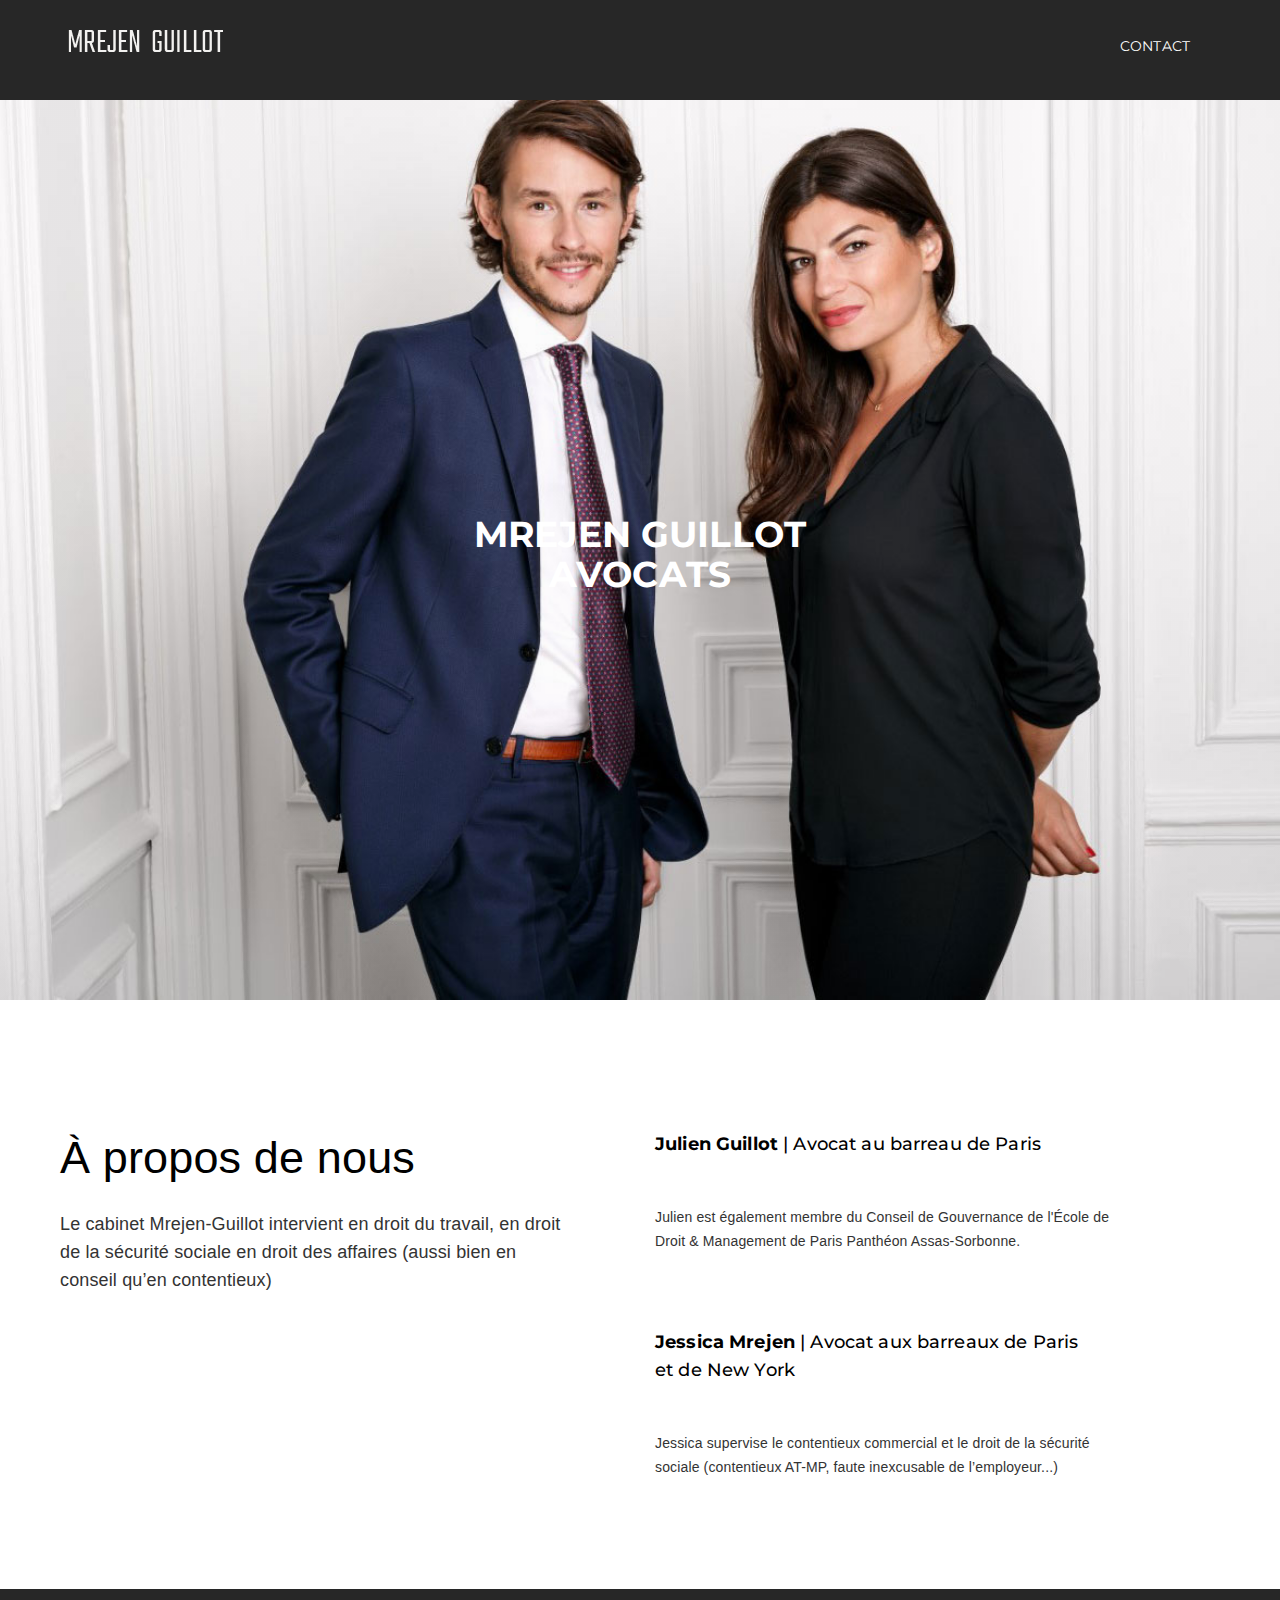
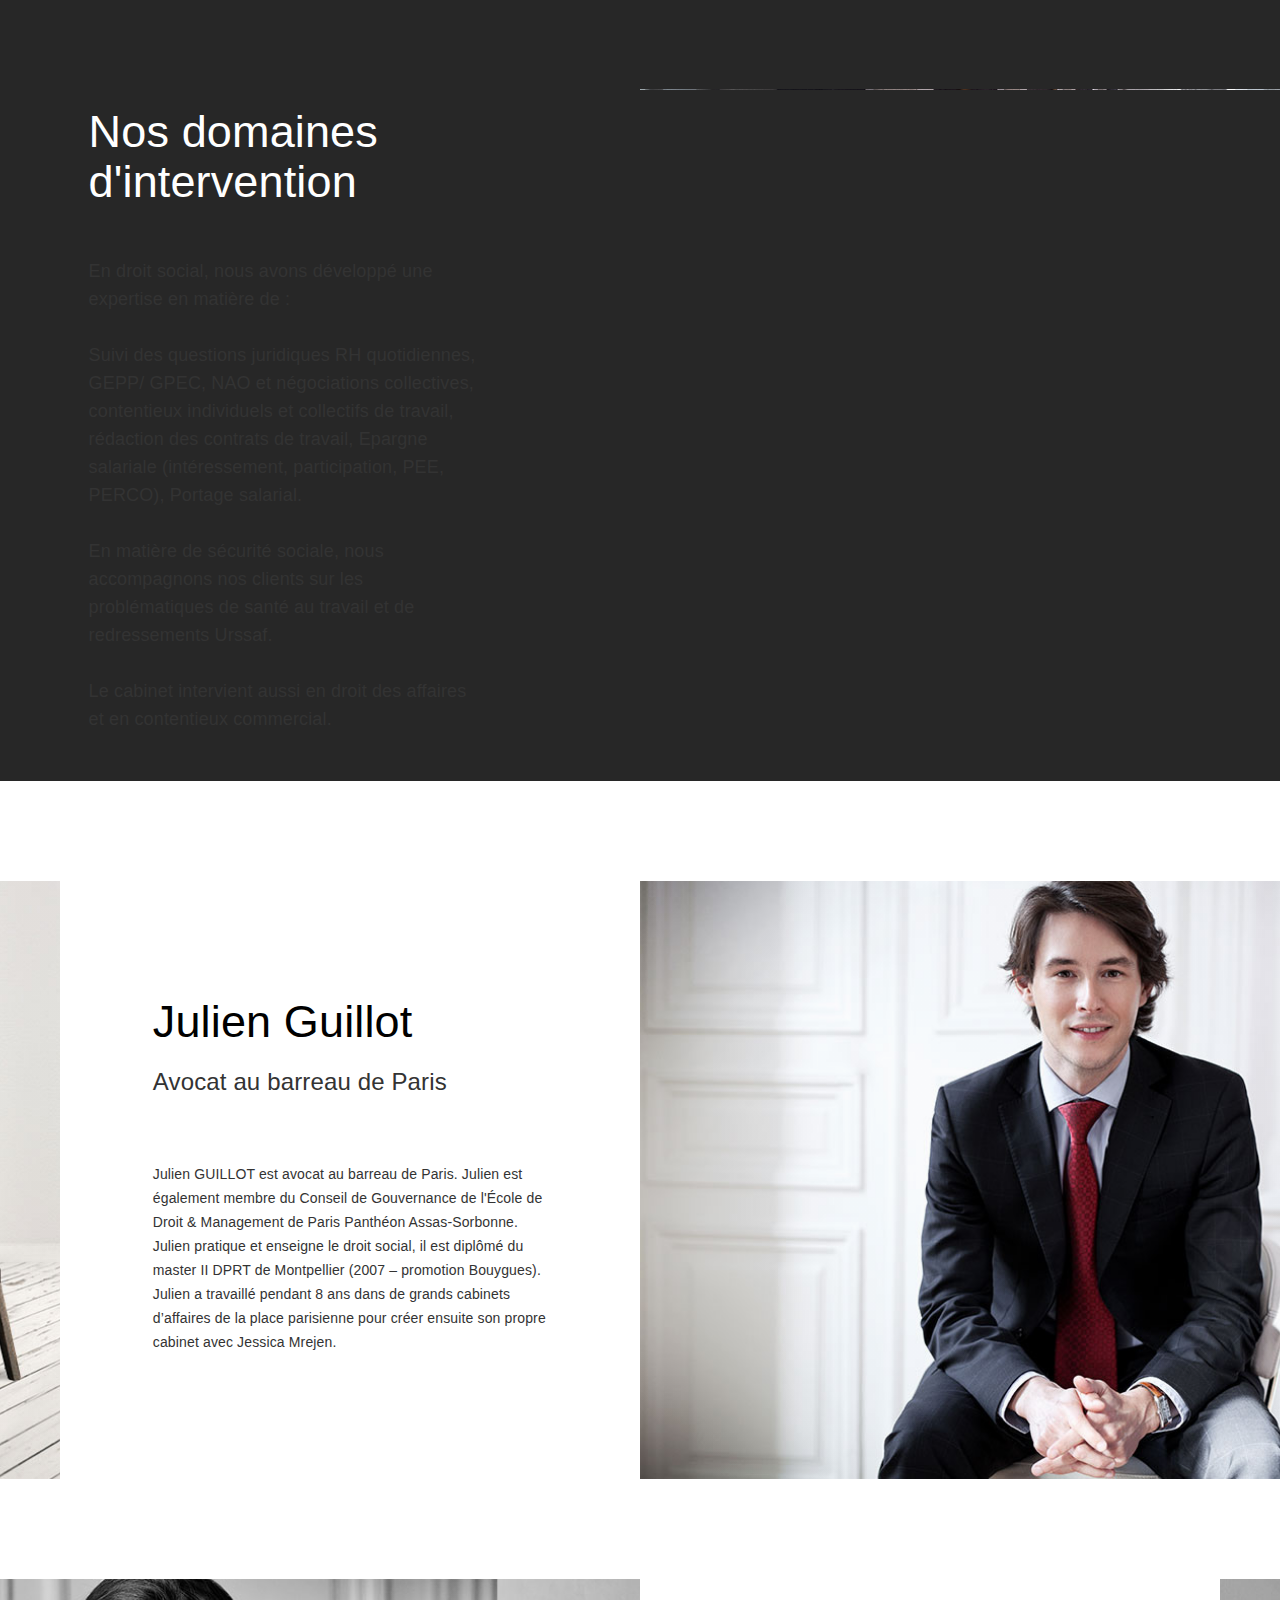
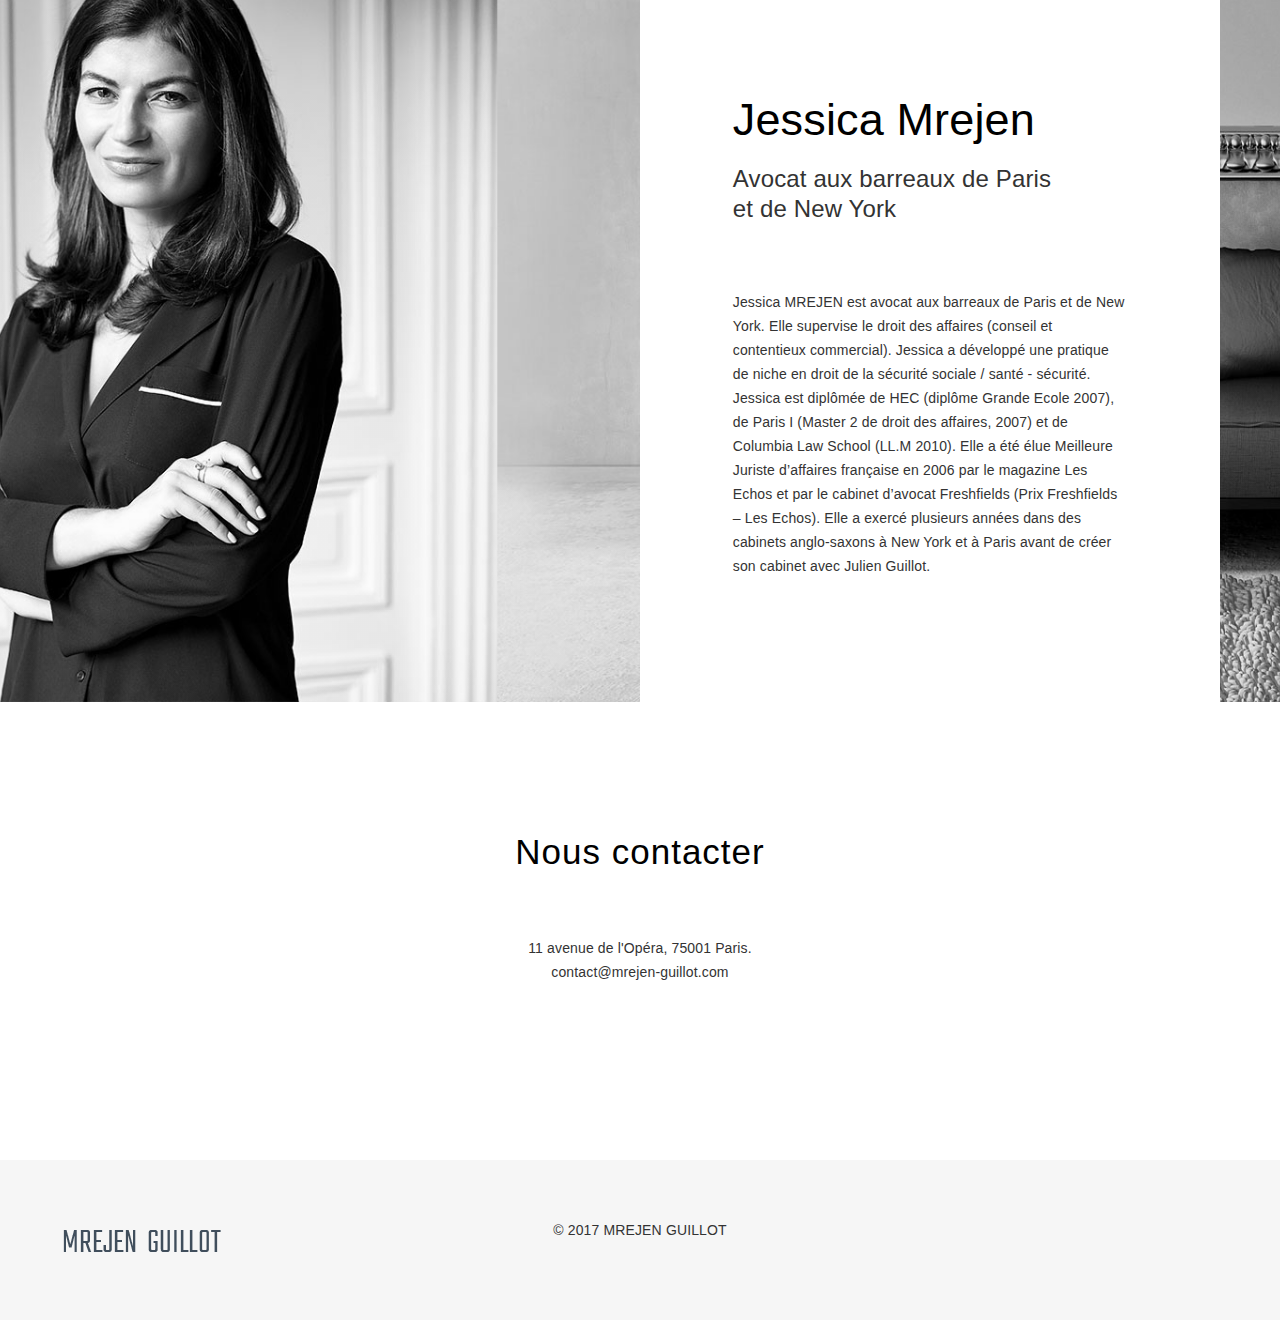
==== commit 955d477d: "fix css" ====
--- a/home.html
+++ b/home.html
@@ -10,27 +10,8 @@
         <meta name="keywords" content="" />
         <meta name="author" content="">
         <meta name="google" value="notranslate">
-        <!-- favicon -->
-        <link rel="shortcut icon" href="images/icon/favicon.png">
-        <!-- animation -->
-        <link rel="stylesheet" href="css/animate.css" />
-        <!-- bootstrap -->
-        <link rel="stylesheet" href="css/bootstrap.min.css" />
-        <!-- font-awesome icon -->
-        <link rel="stylesheet" href="css/font-awesome.min.css" />
-        <!-- themify-icons -->
-        <link rel="stylesheet" href="css/themify-icons.css" />
-        <!-- owl carousel -->
-        <link rel="stylesheet" href="css/owl.transitions.css" />
-        <link rel="stylesheet" href="css/owl.carousel.css" /> 
-        <!-- magnific popup -->
-        <link rel="stylesheet" href="css/magnific-popup.css" /> 
         <!-- base -->
-        <link rel="stylesheet" href="css/base.css" /> 
-        <!-- elements -->
-        <link rel="stylesheet" href="css/elements.css" />
-        <!-- responsive -->
-        <link rel="stylesheet" href="css/responsive.css" />
+        <link rel="stylesheet" href="css/base.css"/> 
         <!--[if IE 9]>
         <link rel="stylesheet" type="text/css" href="css/ie.css" />
         <![endif]-->
@@ -79,7 +60,7 @@
                             <div class="slider-text-middle-main">
                                 <div class="slider-text-middle">
                                     <div class="" id="tz-br-1">
-                                        <div class="slider-title text-white alt-font font-weight-600 tz-text" id="tz-slider-text37"> <p><strong>MREJEN GUILLOT<br> AVOCATS</strong></p> </div>
+                                        <div class="slider-title text-white alt-font font-weight-600 tz-text" id="tz-slider-text37"> <h1><strong>MREJEN GUILLOT<br> AVOCATS</strong></h1> </div>
                                     </div>  
                                 </div>
                             </div>
@@ -163,7 +144,7 @@
                     <div class="text-medium sm-text-medium margin-fifteen-bottom tz-text"><p>Jessica MREJEN est avocat aux barreaux de Paris et de New York. Elle supervise le droit des affaires (conseil et contentieux commercial). Jessica a développé une pratique de niche en droit de la sécurité sociale / santé - sécurité. Jessica est diplômée de HEC (diplôme Grande Ecole 2007), de Paris I (Master 2 de droit des affaires, 2007) et de Columbia Law School (LL.M 2010). Elle a été élue Meilleure Juriste d’affaires française en 2006 par le magazine Les Echos et par le cabinet d’avocat Freshfields (Prix Freshfields – Les Echos). Elle a exercé plusieurs années dans des cabinets anglo-saxons à New York et à Paris avant de créer son cabinet avec Julien Guillot.</p></div>
                 </div>
             </div>
-        </section>5
+        </section>
         <section class="padding-110px-tb bg-white builder-bg xs-padding-60px-tb border-none" id="contact-section16">
             <div class="container">
                 <div class="row">
@@ -214,31 +195,10 @@
 
         <!-- javascript libraries -->
         <script type="text/javascript" src="js/jquery.min.js"></script>
-        <script type="text/javascript" src="js/jquery.appear.js"></script>
-        <script type="text/javascript" src="js/smooth-scroll.js"></script>
-        <script type="text/javascript" src="js/bootstrap.min.js"></script>
-        <!-- wow animation -->
-        <script type="text/javascript" src="js/wow.min.js"></script>
         <!-- owl carousel -->
         <script type="text/javascript" src="js/owl.carousel.min.js"></script>        
-        <!-- images loaded -->
-        <script type="text/javascript" src="js/imagesloaded.pkgd.min.js"></script>
-        <!-- isotope -->
-        <script type="text/javascript" src="js/jquery.isotope.min.js"></script> 
-        <!-- magnific popup -->
-        <script type="text/javascript" src="js/jquery.magnific-popup.min.js"></script>
-        <!-- navigation -->
-        <script type="text/javascript" src="js/jquery.nav.js"></script>
         <!-- equalize -->
         <script type="text/javascript" src="js/equalize.min.js"></script>
-        <!-- fit videos -->
-        <script type="text/javascript" src="js/jquery.fitvids.js"></script>
-        <!-- number counter -->
-        <script type="text/javascript" src="js/jquery.countTo.js"></script>
-        <!-- time counter  -->
-        <script type="text/javascript" src="js/counter.js"></script>
-        <!-- twitter Fetcher  -->
-        <script type="text/javascript" src="js/twitterFetcher_min.js"></script>
         <!-- main -->
         <script type="text/javascript" src="js/main.js"></script>
     </body>
--- a/css/base.css
+++ b/css/base.css
@@ -430,7 +430,7 @@
 
 
 /* background image */
-.cover-background { background-position: center center !important; background-repeat: no-repeat !important; background-size: cover !important; overflow: hidden; position: relative;}
+.cover-background { background-position: center center !important; background-repeat: no-repeat !important; background-size: cover !important; overflow: hidden; position: relative; margin-top: 100px;}
 .fix-background { background-attachment: fixed !important; background-position: center center; background-repeat: no-repeat !important; background-size: cover !important; overflow: hidden; position: relative;}
 
 /* ===================================
@@ -1157,7 +1157,7 @@
     OWL Carousel
 ====================================== */
 
-.owl-bg-img {display: block; overflow: hidden; position: relative; width: 100%;}
+.owl-bg-img {display: block; position: relative; width: 100%;}
 .owl-buttons .owl-prev {position: absolute; top: 50%; margin-top:-18px; left: 70px; font-size: 35px; color: #fff}
 .owl-buttons .owl-next {position: absolute; top: 50%; right:70px; font-size: 35px; color: #fff; margin-top:-18px;}
 .owl-pagination {position: absolute; bottom: 35px; text-align: center; width: 100%;}
@@ -1353,4 +1353,10451 @@
 .video-wrapper { height: 100%; overflow: hidden; position: absolute; width: 100%; top: 0;}
 .html-video { background-color: #000; height: auto; left: 50%; min-height: 100%; min-width: 100%; position: absolute; top: 50%; transform: translate(-50%, -50%); width: auto; z-index: -3;}
 .sound iframe{width: 100%;}
-.video-background { position: relative; height: 100%; width: 100%; z-index: 1; top: 0; background: rgba(67,67,67,0.5); }+.video-background { position: relative; height: 100%; width: 100%; z-index: 1; top: 0; background: rgba(67,67,67,0.5); }
+
+/*!
+ * Bootstrap v3.3.4 (http://getbootstrap.com)
+ * Copyright 2011-2015 Twitter, Inc.
+ * Licensed under MIT (https://github.com/twbs/bootstrap/blob/master/LICENSE)
+ */
+
+
+/*! normalize.css v3.0.2 | MIT License | git.io/normalize */
+
+html {
+    font-family: sans-serif;
+    -webkit-text-size-adjust: 100%;
+    -ms-text-size-adjust: 100%
+}
+
+body {
+    margin: 0
+}
+
+article,
+aside,
+details,
+figcaption,
+figure,
+footer,
+header,
+hgroup,
+main,
+menu,
+nav,
+section,
+summary {
+    display: block
+}
+
+audio,
+canvas,
+progress,
+video {
+    display: inline-block;
+    vertical-align: baseline
+}
+
+audio:not([controls]) {
+    display: none;
+    height: 0
+}
+
+[hidden],
+template {
+    display: none
+}
+
+a {
+    background-color: transparent
+}
+
+a:active,
+a:hover {
+    outline: 0
+}
+
+abbr[title] {
+    border-bottom: 1px dotted
+}
+
+b,
+strong {
+    font-weight: 700
+}
+
+dfn {
+    font-style: italic
+}
+
+h1 {
+    margin: .67em 0;
+    font-size: 2em
+    text-shadow: 0 30px 30px rgba(0, 0, 0, 0.4);
+}
+
+mark {
+    color: #000;
+    background: #ff0
+}
+
+small {
+    font-size: 80%
+}
+
+sub,
+sup {
+    position: relative;
+    font-size: 75%;
+    line-height: 0;
+    vertical-align: baseline
+}
+
+sup {
+    top: -.5em
+}
+
+sub {
+    bottom: -.25em
+}
+
+img {
+    border: 0
+}
+
+svg:not(:root) {
+    overflow: hidden
+}
+
+figure {
+    margin: 1em 40px
+}
+
+hr {
+    height: 0;
+    -webkit-box-sizing: content-box;
+    -moz-box-sizing: content-box;
+    box-sizing: content-box
+}
+
+pre {
+    overflow: auto
+}
+
+code,
+kbd,
+pre,
+samp {
+    font-family: monospace, monospace;
+    font-size: 1em
+}
+
+button,
+input,
+optgroup,
+select,
+textarea {
+    margin: 0;
+    font: inherit;
+    color: inherit
+}
+
+button {
+    overflow: visible
+}
+
+button,
+select {
+    text-transform: none
+}
+
+button,
+html input[type=button],
+input[type=reset],
+input[type=submit] {
+    -webkit-appearance: button;
+    cursor: pointer
+}
+
+button[disabled],
+html input[disabled] {
+    cursor: default
+}
+
+button::-moz-focus-inner,
+input::-moz-focus-inner {
+    padding: 0;
+    border: 0
+}
+
+input {
+    line-height: normal
+}
+
+input[type=checkbox],
+input[type=radio] {
+    -webkit-box-sizing: border-box;
+    -moz-box-sizing: border-box;
+    box-sizing: border-box;
+    padding: 0
+}
+
+input[type=number]::-webkit-inner-spin-button,
+input[type=number]::-webkit-outer-spin-button {
+    height: auto
+}
+
+input[type=search] {
+    -webkit-box-sizing: content-box;
+    -moz-box-sizing: content-box;
+    box-sizing: content-box;
+    -webkit-appearance: textfield
+}
+
+input[type=search]::-webkit-search-cancel-button,
+input[type=search]::-webkit-search-decoration {
+    -webkit-appearance: none
+}
+
+fieldset {
+    padding: .35em .625em .75em;
+    margin: 0 2px;
+    border: 1px solid silver
+}
+
+legend {
+    padding: 0;
+    border: 0
+}
+
+textarea {
+    overflow: auto
+}
+
+optgroup {
+    font-weight: 700
+}
+
+table {
+    border-spacing: 0;
+    border-collapse: collapse
+}
+
+td,
+th {
+    padding: 0
+}
+
+
+/*! Source: https://github.com/h5bp/html5-boilerplate/blob/master/src/css/main.css */
+
+@media print {
+    *,
+    :after,
+    :before {
+        color: #000!important;
+        text-shadow: none!important;
+        background: 0 0!important;
+        -webkit-box-shadow: none!important;
+        box-shadow: none!important
+    }
+    a,
+    a:visited {
+        text-decoration: underline
+    }
+    a[href]:after {
+        content: " (" attr(href) ")"
+    }
+    abbr[title]:after {
+        content: " (" attr(title) ")"
+    }
+    a[href^="javascript:"]:after,
+    a[href^="#"]:after {
+        content: ""
+    }
+    blockquote,
+    pre {
+        border: 1px solid #999;
+        page-break-inside: avoid
+    }
+    thead {
+        display: table-header-group
+    }
+    img,
+    tr {
+        page-break-inside: avoid
+    }
+    img {
+        max-width: 100%!important
+    }
+    h2,
+    h3,
+    p {
+        orphans: 3;
+        widows: 3
+    }
+    h2,
+    h3 {
+        page-break-after: avoid
+    }
+    select {
+        background: #fff!important
+    }
+    .navbar {
+        display: none
+    }
+    .btn>.caret,
+    .dropup>.btn>.caret {
+        border-top-color: #000!important
+    }
+    .label {
+        border: 1px solid #000
+    }
+    .table {
+        border-collapse: collapse!important
+    }
+    .table td,
+    .table th {
+        background-color: #fff!important
+    }
+    .table-bordered td,
+    .table-bordered th {
+        border: 1px solid #ddd!important
+    }
+}
+
+@font-face {
+    font-family: 'Glyphicons Halflings';
+    src: url(../fonts/glyphicons-halflings-regular.eot);
+    src: url(../fonts/glyphicons-halflings-regular.eot?#iefix) format('embedded-opentype'), url(../fonts/glyphicons-halflings-regular.woff2) format('woff2'), url(../fonts/glyphicons-halflings-regular.woff) format('woff'), url(../fonts/glyphicons-halflings-regular.ttf) format('truetype'), url(../fonts/glyphicons-halflings-regular.svg#glyphicons_halflingsregular) format('svg')
+}
+
+.glyphicon {
+    position: relative;
+    top: 1px;
+    display: inline-block;
+    font-family: 'Glyphicons Halflings';
+    font-style: normal;
+    font-weight: 400;
+    line-height: 1;
+    -webkit-font-smoothing: antialiased;
+    -moz-osx-font-smoothing: grayscale
+}
+
+.glyphicon-asterisk:before {
+    content: "\2a"
+}
+
+.glyphicon-plus:before {
+    content: "\2b"
+}
+
+.glyphicon-eur:before,
+.glyphicon-euro:before {
+    content: "\20ac"
+}
+
+.glyphicon-minus:before {
+    content: "\2212"
+}
+
+.glyphicon-cloud:before {
+    content: "\2601"
+}
+
+.glyphicon-envelope:before {
+    content: "\2709"
+}
+
+.glyphicon-pencil:before {
+    content: "\270f"
+}
+
+.glyphicon-glass:before {
+    content: "\e001"
+}
+
+.glyphicon-music:before {
+    content: "\e002"
+}
+
+.glyphicon-search:before {
+    content: "\e003"
+}
+
+.glyphicon-heart:before {
+    content: "\e005"
+}
+
+.glyphicon-star:before {
+    content: "\e006"
+}
+
+.glyphicon-star-empty:before {
+    content: "\e007"
+}
+
+.glyphicon-user:before {
+    content: "\e008"
+}
+
+.glyphicon-film:before {
+    content: "\e009"
+}
+
+.glyphicon-th-large:before {
+    content: "\e010"
+}
+
+.glyphicon-th:before {
+    content: "\e011"
+}
+
+.glyphicon-th-list:before {
+    content: "\e012"
+}
+
+.glyphicon-ok:before {
+    content: "\e013"
+}
+
+.glyphicon-remove:before {
+    content: "\e014"
+}
+
+.glyphicon-zoom-in:before {
+    content: "\e015"
+}
+
+.glyphicon-zoom-out:before {
+    content: "\e016"
+}
+
+.glyphicon-off:before {
+    content: "\e017"
+}
+
+.glyphicon-signal:before {
+    content: "\e018"
+}
+
+.glyphicon-cog:before {
+    content: "\e019"
+}
+
+.glyphicon-trash:before {
+    content: "\e020"
+}
+
+.glyphicon-home:before {
+    content: "\e021"
+}
+
+.glyphicon-file:before {
+    content: "\e022"
+}
+
+.glyphicon-time:before {
+    content: "\e023"
+}
+
+.glyphicon-road:before {
+    content: "\e024"
+}
+
+.glyphicon-download-alt:before {
+    content: "\e025"
+}
+
+.glyphicon-download:before {
+    content: "\e026"
+}
+
+.glyphicon-upload:before {
+    content: "\e027"
+}
+
+.glyphicon-inbox:before {
+    content: "\e028"
+}
+
+.glyphicon-play-circle:before {
+    content: "\e029"
+}
+
+.glyphicon-repeat:before {
+    content: "\e030"
+}
+
+.glyphicon-refresh:before {
+    content: "\e031"
+}
+
+.glyphicon-list-alt:before {
+    content: "\e032"
+}
+
+.glyphicon-lock:before {
+    content: "\e033"
+}
+
+.glyphicon-flag:before {
+    content: "\e034"
+}
+
+.glyphicon-headphones:before {
+    content: "\e035"
+}
+
+.glyphicon-volume-off:before {
+    content: "\e036"
+}
+
+.glyphicon-volume-down:before {
+    content: "\e037"
+}
+
+.glyphicon-volume-up:before {
+    content: "\e038"
+}
+
+.glyphicon-qrcode:before {
+    content: "\e039"
+}
+
+.glyphicon-barcode:before {
+    content: "\e040"
+}
+
+.glyphicon-tag:before {
+    content: "\e041"
+}
+
+.glyphicon-tags:before {
+    content: "\e042"
+}
+
+.glyphicon-book:before {
+    content: "\e043"
+}
+
+.glyphicon-bookmark:before {
+    content: "\e044"
+}
+
+.glyphicon-print:before {
+    content: "\e045"
+}
+
+.glyphicon-camera:before {
+    content: "\e046"
+}
+
+.glyphicon-font:before {
+    content: "\e047"
+}
+
+.glyphicon-bold:before {
+    content: "\e048"
+}
+
+.glyphicon-italic:before {
+    content: "\e049"
+}
+
+.glyphicon-text-height:before {
+    content: "\e050"
+}
+
+.glyphicon-text-width:before {
+    content: "\e051"
+}
+
+.glyphicon-align-left:before {
+    content: "\e052"
+}
+
+.glyphicon-align-center:before {
+    content: "\e053"
+}
+
+.glyphicon-align-right:before {
+    content: "\e054"
+}
+
+.glyphicon-align-justify:before {
+    content: "\e055"
+}
+
+.glyphicon-list:before {
+    content: "\e056"
+}
+
+.glyphicon-indent-left:before {
+    content: "\e057"
+}
+
+.glyphicon-indent-right:before {
+    content: "\e058"
+}
+
+.glyphicon-facetime-video:before {
+    content: "\e059"
+}
+
+.glyphicon-picture:before {
+    content: "\e060"
+}
+
+.glyphicon-map-marker:before {
+    content: "\e062"
+}
+
+.glyphicon-adjust:before {
+    content: "\e063"
+}
+
+.glyphicon-tint:before {
+    content: "\e064"
+}
+
+.glyphicon-edit:before {
+    content: "\e065"
+}
+
+.glyphicon-share:before {
+    content: "\e066"
+}
+
+.glyphicon-check:before {
+    content: "\e067"
+}
+
+.glyphicon-move:before {
+    content: "\e068"
+}
+
+.glyphicon-step-backward:before {
+    content: "\e069"
+}
+
+.glyphicon-fast-backward:before {
+    content: "\e070"
+}
+
+.glyphicon-backward:before {
+    content: "\e071"
+}
+
+.glyphicon-play:before {
+    content: "\e072"
+}
+
+.glyphicon-pause:before {
+    content: "\e073"
+}
+
+.glyphicon-stop:before {
+    content: "\e074"
+}
+
+.glyphicon-forward:before {
+    content: "\e075"
+}
+
+.glyphicon-fast-forward:before {
+    content: "\e076"
+}
+
+.glyphicon-step-forward:before {
+    content: "\e077"
+}
+
+.glyphicon-eject:before {
+    content: "\e078"
+}
+
+.glyphicon-chevron-left:before {
+    content: "\e079"
+}
+
+.glyphicon-chevron-right:before {
+    content: "\e080"
+}
+
+.glyphicon-plus-sign:before {
+    content: "\e081"
+}
+
+.glyphicon-minus-sign:before {
+    content: "\e082"
+}
+
+.glyphicon-remove-sign:before {
+    content: "\e083"
+}
+
+.glyphicon-ok-sign:before {
+    content: "\e084"
+}
+
+.glyphicon-question-sign:before {
+    content: "\e085"
+}
+
+.glyphicon-info-sign:before {
+    content: "\e086"
+}
+
+.glyphicon-screenshot:before {
+    content: "\e087"
+}
+
+.glyphicon-remove-circle:before {
+    content: "\e088"
+}
+
+.glyphicon-ok-circle:before {
+    content: "\e089"
+}
+
+.glyphicon-ban-circle:before {
+    content: "\e090"
+}
+
+.glyphicon-arrow-left:before {
+    content: "\e091"
+}
+
+.glyphicon-arrow-right:before {
+    content: "\e092"
+}
+
+.glyphicon-arrow-up:before {
+    content: "\e093"
+}
+
+.glyphicon-arrow-down:before {
+    content: "\e094"
+}
+
+.glyphicon-share-alt:before {
+    content: "\e095"
+}
+
+.glyphicon-resize-full:before {
+    content: "\e096"
+}
+
+.glyphicon-resize-small:before {
+    content: "\e097"
+}
+
+.glyphicon-exclamation-sign:before {
+    content: "\e101"
+}
+
+.glyphicon-gift:before {
+    content: "\e102"
+}
+
+.glyphicon-leaf:before {
+    content: "\e103"
+}
+
+.glyphicon-fire:before {
+    content: "\e104"
+}
+
+.glyphicon-eye-open:before {
+    content: "\e105"
+}
+
+.glyphicon-eye-close:before {
+    content: "\e106"
+}
+
+.glyphicon-warning-sign:before {
+    content: "\e107"
+}
+
+.glyphicon-plane:before {
+    content: "\e108"
+}
+
+.glyphicon-calendar:before {
+    content: "\e109"
+}
+
+.glyphicon-random:before {
+    content: "\e110"
+}
+
+.glyphicon-comment:before {
+    content: "\e111"
+}
+
+.glyphicon-magnet:before {
+    content: "\e112"
+}
+
+.glyphicon-chevron-up:before {
+    content: "\e113"
+}
+
+.glyphicon-chevron-down:before {
+    content: "\e114"
+}
+
+.glyphicon-retweet:before {
+    content: "\e115"
+}
+
+.glyphicon-shopping-cart:before {
+    content: "\e116"
+}
+
+.glyphicon-folder-close:before {
+    content: "\e117"
+}
+
+.glyphicon-folder-open:before {
+    content: "\e118"
+}
+
+.glyphicon-resize-vertical:before {
+    content: "\e119"
+}
+
+.glyphicon-resize-horizontal:before {
+    content: "\e120"
+}
+
+.glyphicon-hdd:before {
+    content: "\e121"
+}
+
+.glyphicon-bullhorn:before {
+    content: "\e122"
+}
+
+.glyphicon-bell:before {
+    content: "\e123"
+}
+
+.glyphicon-certificate:before {
+    content: "\e124"
+}
+
+.glyphicon-thumbs-up:before {
+    content: "\e125"
+}
+
+.glyphicon-thumbs-down:before {
+    content: "\e126"
+}
+
+.glyphicon-hand-right:before {
+    content: "\e127"
+}
+
+.glyphicon-hand-left:before {
+    content: "\e128"
+}
+
+.glyphicon-hand-up:before {
+    content: "\e129"
+}
+
+.glyphicon-hand-down:before {
+    content: "\e130"
+}
+
+.glyphicon-circle-arrow-right:before {
+    content: "\e131"
+}
+
+.glyphicon-circle-arrow-left:before {
+    content: "\e132"
+}
+
+.glyphicon-circle-arrow-up:before {
+    content: "\e133"
+}
+
+.glyphicon-circle-arrow-down:before {
+    content: "\e134"
+}
+
+.glyphicon-globe:before {
+    content: "\e135"
+}
+
+.glyphicon-wrench:before {
+    content: "\e136"
+}
+
+.glyphicon-tasks:before {
+    content: "\e137"
+}
+
+.glyphicon-filter:before {
+    content: "\e138"
+}
+
+.glyphicon-briefcase:before {
+    content: "\e139"
+}
+
+.glyphicon-fullscreen:before {
+    content: "\e140"
+}
+
+.glyphicon-dashboard:before {
+    content: "\e141"
+}
+
+.glyphicon-paperclip:before {
+    content: "\e142"
+}
+
+.glyphicon-heart-empty:before {
+    content: "\e143"
+}
+
+.glyphicon-link:before {
+    content: "\e144"
+}
+
+.glyphicon-phone:before {
+    content: "\e145"
+}
+
+.glyphicon-pushpin:before {
+    content: "\e146"
+}
+
+.glyphicon-usd:before {
+    content: "\e148"
+}
+
+.glyphicon-gbp:before {
+    content: "\e149"
+}
+
+.glyphicon-sort:before {
+    content: "\e150"
+}
+
+.glyphicon-sort-by-alphabet:before {
+    content: "\e151"
+}
+
+.glyphicon-sort-by-alphabet-alt:before {
+    content: "\e152"
+}
+
+.glyphicon-sort-by-order:before {
+    content: "\e153"
+}
+
+.glyphicon-sort-by-order-alt:before {
+    content: "\e154"
+}
+
+.glyphicon-sort-by-attributes:before {
+    content: "\e155"
+}
+
+.glyphicon-sort-by-attributes-alt:before {
+    content: "\e156"
+}
+
+.glyphicon-unchecked:before {
+    content: "\e157"
+}
+
+.glyphicon-expand:before {
+    content: "\e158"
+}
+
+.glyphicon-collapse-down:before {
+    content: "\e159"
+}
+
+.glyphicon-collapse-up:before {
+    content: "\e160"
+}
+
+.glyphicon-log-in:before {
+    content: "\e161"
+}
+
+.glyphicon-flash:before {
+    content: "\e162"
+}
+
+.glyphicon-log-out:before {
+    content: "\e163"
+}
+
+.glyphicon-new-window:before {
+    content: "\e164"
+}
+
+.glyphicon-record:before {
+    content: "\e165"
+}
+
+.glyphicon-save:before {
+    content: "\e166"
+}
+
+.glyphicon-open:before {
+    content: "\e167"
+}
+
+.glyphicon-saved:before {
+    content: "\e168"
+}
+
+.glyphicon-import:before {
+    content: "\e169"
+}
+
+.glyphicon-export:before {
+    content: "\e170"
+}
+
+.glyphicon-send:before {
+    content: "\e171"
+}
+
+.glyphicon-floppy-disk:before {
+    content: "\e172"
+}
+
+.glyphicon-floppy-saved:before {
+    content: "\e173"
+}
+
+.glyphicon-floppy-remove:before {
+    content: "\e174"
+}
+
+.glyphicon-floppy-save:before {
+    content: "\e175"
+}
+
+.glyphicon-floppy-open:before {
+    content: "\e176"
+}
+
+.glyphicon-credit-card:before {
+    content: "\e177"
+}
+
+.glyphicon-transfer:before {
+    content: "\e178"
+}
+
+.glyphicon-cutlery:before {
+    content: "\e179"
+}
+
+.glyphicon-header:before {
+    content: "\e180"
+}
+
+.glyphicon-compressed:before {
+    content: "\e181"
+}
+
+.glyphicon-earphone:before {
+    content: "\e182"
+}
+
+.glyphicon-phone-alt:before {
+    content: "\e183"
+}
+
+.glyphicon-tower:before {
+    content: "\e184"
+}
+
+.glyphicon-stats:before {
+    content: "\e185"
+}
+
+.glyphicon-sd-video:before {
+    content: "\e186"
+}
+
+.glyphicon-hd-video:before {
+    content: "\e187"
+}
+
+.glyphicon-subtitles:before {
+    content: "\e188"
+}
+
+.glyphicon-sound-stereo:before {
+    content: "\e189"
+}
+
+.glyphicon-sound-dolby:before {
+    content: "\e190"
+}
+
+.glyphicon-sound-5-1:before {
+    content: "\e191"
+}
+
+.glyphicon-sound-6-1:before {
+    content: "\e192"
+}
+
+.glyphicon-sound-7-1:before {
+    content: "\e193"
+}
+
+.glyphicon-copyright-mark:before {
+    content: "\e194"
+}
+
+.glyphicon-registration-mark:before {
+    content: "\e195"
+}
+
+.glyphicon-cloud-download:before {
+    content: "\e197"
+}
+
+.glyphicon-cloud-upload:before {
+    content: "\e198"
+}
+
+.glyphicon-tree-conifer:before {
+    content: "\e199"
+}
+
+.glyphicon-tree-deciduous:before {
+    content: "\e200"
+}
+
+.glyphicon-cd:before {
+    content: "\e201"
+}
+
+.glyphicon-save-file:before {
+    content: "\e202"
+}
+
+.glyphicon-open-file:before {
+    content: "\e203"
+}
+
+.glyphicon-level-up:before {
+    content: "\e204"
+}
+
+.glyphicon-copy:before {
+    content: "\e205"
+}
+
+.glyphicon-paste:before {
+    content: "\e206"
+}
+
+.glyphicon-alert:before {
+    content: "\e209"
+}
+
+.glyphicon-equalizer:before {
+    content: "\e210"
+}
+
+.glyphicon-king:before {
+    content: "\e211"
+}
+
+.glyphicon-queen:before {
+    content: "\e212"
+}
+
+.glyphicon-pawn:before {
+    content: "\e213"
+}
+
+.glyphicon-bishop:before {
+    content: "\e214"
+}
+
+.glyphicon-knight:before {
+    content: "\e215"
+}
+
+.glyphicon-baby-formula:before {
+    content: "\e216"
+}
+
+.glyphicon-tent:before {
+    content: "\26fa"
+}
+
+.glyphicon-blackboard:before {
+    content: "\e218"
+}
+
+.glyphicon-bed:before {
+    content: "\e219"
+}
+
+.glyphicon-apple:before {
+    content: "\f8ff"
+}
+
+.glyphicon-erase:before {
+    content: "\e221"
+}
+
+.glyphicon-hourglass:before {
+    content: "\231b"
+}
+
+.glyphicon-lamp:before {
+    content: "\e223"
+}
+
+.glyphicon-duplicate:before {
+    content: "\e224"
+}
+
+.glyphicon-piggy-bank:before {
+    content: "\e225"
+}
+
+.glyphicon-scissors:before {
+    content: "\e226"
+}
+
+.glyphicon-bitcoin:before {
+    content: "\e227"
+}
+
+.glyphicon-btc:before {
+    content: "\e227"
+}
+
+.glyphicon-xbt:before {
+    content: "\e227"
+}
+
+.glyphicon-yen:before {
+    content: "\00a5"
+}
+
+.glyphicon-jpy:before {
+    content: "\00a5"
+}
+
+.glyphicon-ruble:before {
+    content: "\20bd"
+}
+
+.glyphicon-rub:before {
+    content: "\20bd"
+}
+
+.glyphicon-scale:before {
+    content: "\e230"
+}
+
+.glyphicon-ice-lolly:before {
+    content: "\e231"
+}
+
+.glyphicon-ice-lolly-tasted:before {
+    content: "\e232"
+}
+
+.glyphicon-education:before {
+    content: "\e233"
+}
+
+.glyphicon-option-horizontal:before {
+    content: "\e234"
+}
+
+.glyphicon-option-vertical:before {
+    content: "\e235"
+}
+
+.glyphicon-menu-hamburger:before {
+    content: "\e236"
+}
+
+.glyphicon-modal-window:before {
+    content: "\e237"
+}
+
+.glyphicon-oil:before {
+    content: "\e238"
+}
+
+.glyphicon-grain:before {
+    content: "\e239"
+}
+
+.glyphicon-sunglasses:before {
+    content: "\e240"
+}
+
+.glyphicon-text-size:before {
+    content: "\e241"
+}
+
+.glyphicon-text-color:before {
+    content: "\e242"
+}
+
+.glyphicon-text-background:before {
+    content: "\e243"
+}
+
+.glyphicon-object-align-top:before {
+    content: "\e244"
+}
+
+.glyphicon-object-align-bottom:before {
+    content: "\e245"
+}
+
+.glyphicon-object-align-horizontal:before {
+    content: "\e246"
+}
+
+.glyphicon-object-align-left:before {
+    content: "\e247"
+}
+
+.glyphicon-object-align-vertical:before {
+    content: "\e248"
+}
+
+.glyphicon-object-align-right:before {
+    content: "\e249"
+}
+
+.glyphicon-triangle-right:before {
+    content: "\e250"
+}
+
+.glyphicon-triangle-left:before {
+    content: "\e251"
+}
+
+.glyphicon-triangle-bottom:before {
+    content: "\e252"
+}
+
+.glyphicon-triangle-top:before {
+    content: "\e253"
+}
+
+.glyphicon-console:before {
+    content: "\e254"
+}
+
+.glyphicon-superscript:before {
+    content: "\e255"
+}
+
+.glyphicon-subscript:before {
+    content: "\e256"
+}
+
+.glyphicon-menu-left:before {
+    content: "\e257"
+}
+
+.glyphicon-menu-right:before {
+    content: "\e258"
+}
+
+.glyphicon-menu-down:before {
+    content: "\e259"
+}
+
+.glyphicon-menu-up:before {
+    content: "\e260"
+}
+
+* {
+    -webkit-box-sizing: border-box;
+    -moz-box-sizing: border-box;
+    box-sizing: border-box
+}
+
+:after,
+:before {
+    -webkit-box-sizing: border-box;
+    -moz-box-sizing: border-box;
+    box-sizing: border-box
+}
+
+html {
+    font-size: 10px;
+    -webkit-tap-highlight-color: rgba(0, 0, 0, 0)
+}
+
+body {
+    font-family: "Helvetica Neue", Helvetica, Arial, sans-serif;
+    font-size: 14px;
+    line-height: 1.42857143;
+    color: #333;
+    background-color: #fff
+}
+
+button,
+input,
+select,
+textarea {
+    font-family: inherit;
+    font-size: inherit;
+    line-height: inherit
+}
+
+a {
+    color: #337ab7;
+    text-decoration: none
+}
+
+a:focus,
+a:hover {
+    text-decoration: underline
+}
+
+a:focus {
+    outline: thin dotted;
+    outline: 5px auto -webkit-focus-ring-color;
+    outline-offset: -2px
+}
+
+figure {
+    margin: 0
+}
+
+img {
+    vertical-align: middle
+}
+
+.carousel-inner>.item>a>img,
+.carousel-inner>.item>img,
+.img-responsive,
+.thumbnail a>img,
+.thumbnail>img {
+    display: block;
+    max-width: 100%;
+    height: auto
+}
+
+.img-rounded {
+    border-radius: 6px
+}
+
+.img-thumbnail {
+    display: inline-block;
+    max-width: 100%;
+    height: auto;
+    padding: 4px;
+    line-height: 1.42857143;
+    background-color: #fff;
+    border: 1px solid #ddd;
+    border-radius: 4px;
+    -webkit-transition: all .2s ease-in-out;
+    -o-transition: all .2s ease-in-out;
+    transition: all .2s ease-in-out
+}
+
+.img-circle {
+    border-radius: 50%
+}
+
+hr {
+    margin-top: 20px;
+    margin-bottom: 20px;
+    border: 0;
+    border-top: 1px solid #eee
+}
+
+.sr-only {
+    position: absolute;
+    width: 1px;
+    height: 1px;
+    padding: 0;
+    margin: -1px;
+    overflow: hidden;
+    clip: rect(0, 0, 0, 0);
+    border: 0
+}
+
+.sr-only-focusable:active,
+.sr-only-focusable:focus {
+    position: static;
+    width: auto;
+    height: auto;
+    margin: 0;
+    overflow: visible;
+    clip: auto
+}
+
+[role=button] {
+    cursor: pointer
+}
+
+.h1,
+.h2,
+.h3,
+.h4,
+.h5,
+.h6,
+h1,
+h2,
+h3,
+h4,
+h5,
+h6 {
+    font-family: inherit;
+    font-weight: 500;
+    line-height: 1.1;
+    color: inherit
+}
+
+.h1 .small,
+.h1 small,
+.h2 .small,
+.h2 small,
+.h3 .small,
+.h3 small,
+.h4 .small,
+.h4 small,
+.h5 .small,
+.h5 small,
+.h6 .small,
+.h6 small,
+h1 .small,
+h1 small,
+h2 .small,
+h2 small,
+h3 .small,
+h3 small,
+h4 .small,
+h4 small,
+h5 .small,
+h5 small,
+h6 .small,
+h6 small {
+    font-weight: 400;
+    line-height: 1;
+    color: #777
+}
+
+.h1,
+.h2,
+.h3,
+h1,
+h2,
+h3 {
+    margin-top: 20px;
+    margin-bottom: 10px
+}
+
+.h1 .small,
+.h1 small,
+.h2 .small,
+.h2 small,
+.h3 .small,
+.h3 small,
+h1 .small,
+h1 small,
+h2 .small,
+h2 small,
+h3 .small,
+h3 small {
+    font-size: 65%
+}
+
+.h4,
+.h5,
+.h6,
+h4,
+h5,
+h6 {
+    margin-top: 10px;
+    margin-bottom: 10px
+}
+
+.h4 .small,
+.h4 small,
+.h5 .small,
+.h5 small,
+.h6 .small,
+.h6 small,
+h4 .small,
+h4 small,
+h5 .small,
+h5 small,
+h6 .small,
+h6 small {
+    font-size: 75%
+}
+
+.h1,
+h1 {
+    font-size: 36px
+}
+
+.h2,
+h2 {
+    font-size: 30px
+}
+
+.h3,
+h3 {
+    font-size: 24px
+}
+
+.h4,
+h4 {
+    font-size: 18px
+}
+
+.h5,
+h5 {
+    font-size: 14px
+}
+
+.h6,
+h6 {
+    font-size: 12px
+}
+
+p {
+    margin: 0 0 10px
+}
+
+.lead {
+    margin-bottom: 20px;
+    font-size: 16px;
+    font-weight: 300;
+    line-height: 1.4
+}
+
+@media (min-width:768px) {
+    .lead {
+        font-size: 21px
+    }
+}
+
+.small,
+small {
+    font-size: 85%
+}
+
+.mark,
+mark {
+    padding: .2em;
+    background-color: #fcf8e3
+}
+
+.text-left {
+    text-align: left
+}
+
+.text-right {
+    text-align: right
+}
+
+.text-center {
+    text-align: center
+}
+
+.text-justify {
+    text-align: justify
+}
+
+.text-nowrap {
+    white-space: nowrap
+}
+
+.text-lowercase {
+    text-transform: lowercase
+}
+
+.text-uppercase {
+    text-transform: uppercase
+}
+
+.text-capitalize {
+    text-transform: capitalize
+}
+
+.text-muted {
+    color: #777
+}
+
+.text-primary {
+    color: #337ab7
+}
+
+a.text-primary:hover {
+    color: #286090
+}
+
+.text-success {
+    color: #3c763d
+}
+
+a.text-success:hover {
+    color: #2b542c
+}
+
+.text-info {
+    color: #31708f
+}
+
+a.text-info:hover {
+    color: #245269
+}
+
+.text-warning {
+    color: #8a6d3b
+}
+
+a.text-warning:hover {
+    color: #66512c
+}
+
+.text-danger {
+    color: #a94442
+}
+
+a.text-danger:hover {
+    color: #843534
+}
+
+.bg-primary {
+    color: #fff;
+    background-color: #337ab7
+}
+
+a.bg-primary:hover {
+    background-color: #286090
+}
+
+.bg-success {
+    background-color: #dff0d8
+}
+
+a.bg-success:hover {
+    background-color: #c1e2b3
+}
+
+.bg-info {
+    background-color: #d9edf7
+}
+
+a.bg-info:hover {
+    background-color: #afd9ee
+}
+
+.bg-warning {
+    background-color: #fcf8e3
+}
+
+a.bg-warning:hover {
+    background-color: #f7ecb5
+}
+
+.bg-danger {
+    background-color: #f2dede
+}
+
+a.bg-danger:hover {
+    background-color: #e4b9b9
+}
+
+.page-header {
+    padding-bottom: 9px;
+    margin: 40px 0 20px;
+    border-bottom: 1px solid #eee
+}
+
+ol,
+ul {
+    margin-top: 0;
+    margin-bottom: 10px
+}
+
+ol ol,
+ol ul,
+ul ol,
+ul ul {
+    margin-bottom: 0
+}
+
+.list-unstyled {
+    padding-left: 0;
+    list-style: none
+}
+
+.list-inline {
+    padding-left: 0;
+    margin-left: -5px;
+    list-style: none
+}
+
+.list-inline>li {
+    display: inline-block;
+    padding-right: 5px;
+    padding-left: 5px
+}
+
+dl {
+    margin-top: 0;
+    margin-bottom: 20px
+}
+
+dd,
+dt {
+    line-height: 1.42857143
+}
+
+dt {
+    font-weight: 700
+}
+
+dd {
+    margin-left: 0
+}
+
+@media (min-width:768px) {
+    .dl-horizontal dt {
+        float: left;
+        width: 160px;
+        overflow: hidden;
+        clear: left;
+        text-align: right;
+        text-overflow: ellipsis;
+        white-space: nowrap
+    }
+    .dl-horizontal dd {
+        margin-left: 180px
+    }
+}
+
+abbr[data-original-title],
+abbr[title] {
+    cursor: help;
+    border-bottom: 1px dotted #777
+}
+
+.initialism {
+    font-size: 90%;
+    text-transform: uppercase
+}
+
+blockquote {
+    padding: 10px 20px;
+    margin: 0 0 20px;
+    font-size: 17.5px;
+    border-left: 5px solid #eee
+}
+
+blockquote ol:last-child,
+blockquote p:last-child,
+blockquote ul:last-child {
+    margin-bottom: 0
+}
+
+blockquote .small,
+blockquote footer,
+blockquote small {
+    display: block;
+    font-size: 80%;
+    line-height: 1.42857143;
+    color: #777
+}
+
+blockquote .small:before,
+blockquote footer:before,
+blockquote small:before {
+    content: '\2014 \00A0'
+}
+
+.blockquote-reverse,
+blockquote.pull-right {
+    padding-right: 15px;
+    padding-left: 0;
+    text-align: right;
+    border-right: 5px solid #eee;
+    border-left: 0
+}
+
+.blockquote-reverse .small:before,
+.blockquote-reverse footer:before,
+.blockquote-reverse small:before,
+blockquote.pull-right .small:before,
+blockquote.pull-right footer:before,
+blockquote.pull-right small:before {
+    content: ''
+}
+
+.blockquote-reverse .small:after,
+.blockquote-reverse footer:after,
+.blockquote-reverse small:after,
+blockquote.pull-right .small:after,
+blockquote.pull-right footer:after,
+blockquote.pull-right small:after {
+    content: '\00A0 \2014'
+}
+
+address {
+    margin-bottom: 20px;
+    font-style: normal;
+    line-height: 1.42857143
+}
+
+code,
+kbd,
+pre,
+samp {
+    font-family: Menlo, Monaco, Consolas, "Courier New", monospace
+}
+
+code {
+    padding: 2px 4px;
+    font-size: 90%;
+    color: #c7254e;
+    background-color: #f9f2f4;
+    border-radius: 4px
+}
+
+kbd {
+    padding: 2px 4px;
+    font-size: 90%;
+    color: #fff;
+    background-color: #333;
+    border-radius: 3px;
+    -webkit-box-shadow: inset 0 -1px 0 rgba(0, 0, 0, .25);
+    box-shadow: inset 0 -1px 0 rgba(0, 0, 0, .25)
+}
+
+kbd kbd {
+    padding: 0;
+    font-size: 100%;
+    font-weight: 700;
+    -webkit-box-shadow: none;
+    box-shadow: none
+}
+
+pre {
+    display: block;
+    padding: 9.5px;
+    margin: 0 0 10px;
+    font-size: 13px;
+    line-height: 1.42857143;
+    color: #333;
+    word-break: break-all;
+    word-wrap: break-word;
+    background-color: #f5f5f5;
+    border: 1px solid #ccc;
+    border-radius: 4px
+}
+
+pre code {
+    padding: 0;
+    font-size: inherit;
+    color: inherit;
+    white-space: pre-wrap;
+    background-color: transparent;
+    border-radius: 0
+}
+
+.pre-scrollable {
+    max-height: 340px;
+    overflow-y: scroll
+}
+
+.container {
+    padding-right: 15px;
+    padding-left: 15px;
+    margin-right: auto;
+    margin-left: auto
+}
+
+@media (min-width:768px) {
+    .container {
+        width: 750px
+    }
+}
+
+@media (min-width:992px) {
+    .container {
+        width: 970px
+    }
+}
+
+@media (min-width:1200px) {
+    .container {
+        width: 1190px
+    }
+}
+
+.container-fluid {
+    padding-right: 15px;
+    padding-left: 15px;
+    margin-right: auto;
+    margin-left: auto
+}
+
+.row {
+    margin-right: -15px;
+    margin-left: -15px
+}
+
+.col-lg-1,
+.col-lg-10,
+.col-lg-11,
+.col-lg-12,
+.col-lg-2,
+.col-lg-3,
+.col-lg-4,
+.col-lg-5,
+.col-lg-6,
+.col-lg-7,
+.col-lg-8,
+.col-lg-9,
+.col-md-1,
+.col-md-10,
+.col-md-11,
+.col-md-12,
+.col-md-2,
+.col-md-3,
+.col-md-4,
+.col-md-5,
+.col-md-6,
+.col-md-7,
+.col-md-8,
+.col-md-9,
+.col-sm-1,
+.col-sm-10,
+.col-sm-11,
+.col-sm-12,
+.col-sm-2,
+.col-sm-3,
+.col-sm-4,
+.col-sm-5,
+.col-sm-6,
+.col-sm-7,
+.col-sm-8,
+.col-sm-9,
+.col-xs-1,
+.col-xs-10,
+.col-xs-11,
+.col-xs-12,
+.col-xs-2,
+.col-xs-3,
+.col-xs-4,
+.col-xs-5,
+.col-xs-6,
+.col-xs-7,
+.col-xs-8,
+.col-xs-9 {
+    position: relative;
+    min-height: 1px;
+    padding-right: 15px;
+    padding-left: 15px
+}
+
+.col-xs-1,
+.col-xs-10,
+.col-xs-11,
+.col-xs-12,
+.col-xs-2,
+.col-xs-3,
+.col-xs-4,
+.col-xs-5,
+.col-xs-6,
+.col-xs-7,
+.col-xs-8,
+.col-xs-9 {
+    float: left
+}
+
+.col-xs-12 {
+    width: 100%
+}
+
+.col-xs-11 {
+    width: 91.66666667%
+}
+
+.col-xs-10 {
+    width: 83.33333333%
+}
+
+.col-xs-9 {
+    width: 75%
+}
+
+.col-xs-8 {
+    width: 66.66666667%
+}
+
+.col-xs-7 {
+    width: 58.33333333%
+}
+
+.col-xs-6 {
+    width: 50%
+}
+
+.col-xs-5 {
+    width: 41.66666667%
+}
+
+.col-xs-4 {
+    width: 33.33333333%
+}
+
+.col-xs-3 {
+    width: 25%
+}
+
+.col-xs-2 {
+    width: 16.66666667%
+}
+
+.col-xs-1 {
+    width: 8.33333333%
+}
+
+.col-xs-pull-12 {
+    right: 100%
+}
+
+.col-xs-pull-11 {
+    right: 91.66666667%
+}
+
+.col-xs-pull-10 {
+    right: 83.33333333%
+}
+
+.col-xs-pull-9 {
+    right: 75%
+}
+
+.col-xs-pull-8 {
+    right: 66.66666667%
+}
+
+.col-xs-pull-7 {
+    right: 58.33333333%
+}
+
+.col-xs-pull-6 {
+    right: 50%
+}
+
+.col-xs-pull-5 {
+    right: 41.66666667%
+}
+
+.col-xs-pull-4 {
+    right: 33.33333333%
+}
+
+.col-xs-pull-3 {
+    right: 25%
+}
+
+.col-xs-pull-2 {
+    right: 16.66666667%
+}
+
+.col-xs-pull-1 {
+    right: 8.33333333%
+}
+
+.col-xs-pull-0 {
+    right: auto
+}
+
+.col-xs-push-12 {
+    left: 100%
+}
+
+.col-xs-push-11 {
+    left: 91.66666667%
+}
+
+.col-xs-push-10 {
+    left: 83.33333333%
+}
+
+.col-xs-push-9 {
+    left: 75%
+}
+
+.col-xs-push-8 {
+    left: 66.66666667%
+}
+
+.col-xs-push-7 {
+    left: 58.33333333%
+}
+
+.col-xs-push-6 {
+    left: 50%
+}
+
+.col-xs-push-5 {
+    left: 41.66666667%
+}
+
+.col-xs-push-4 {
+    left: 33.33333333%
+}
+
+.col-xs-push-3 {
+    left: 25%
+}
+
+.col-xs-push-2 {
+    left: 16.66666667%
+}
+
+.col-xs-push-1 {
+    left: 8.33333333%
+}
+
+.col-xs-push-0 {
+    left: auto
+}
+
+.col-xs-offset-12 {
+    margin-left: 100%
+}
+
+.col-xs-offset-11 {
+    margin-left: 91.66666667%
+}
+
+.col-xs-offset-10 {
+    margin-left: 83.33333333%
+}
+
+.col-xs-offset-9 {
+    margin-left: 75%
+}
+
+.col-xs-offset-8 {
+    margin-left: 66.66666667%
+}
+
+.col-xs-offset-7 {
+    margin-left: 58.33333333%
+}
+
+.col-xs-offset-6 {
+    margin-left: 50%
+}
+
+.col-xs-offset-5 {
+    margin-left: 41.66666667%
+}
+
+.col-xs-offset-4 {
+    margin-left: 33.33333333%
+}
+
+.col-xs-offset-3 {
+    margin-left: 25%
+}
+
+.col-xs-offset-2 {
+    margin-left: 16.66666667%
+}
+
+.col-xs-offset-1 {
+    margin-left: 8.33333333%
+}
+
+.col-xs-offset-0 {
+    margin-left: 0
+}
+
+@media (min-width:768px) {
+    .col-sm-1,
+    .col-sm-10,
+    .col-sm-11,
+    .col-sm-12,
+    .col-sm-2,
+    .col-sm-3,
+    .col-sm-4,
+    .col-sm-5,
+    .col-sm-6,
+    .col-sm-7,
+    .col-sm-8,
+    .col-sm-9 {
+        float: left
+    }
+    .col-sm-12 {
+        width: 100%
+    }
+    .col-sm-11 {
+        width: 91.66666667%
+    }
+    .col-sm-10 {
+        width: 83.33333333%
+    }
+    .col-sm-9 {
+        width: 75%
+    }
+    .col-sm-8 {
+        width: 66.66666667%
+    }
+    .col-sm-7 {
+        width: 58.33333333%
+    }
+    .col-sm-6 {
+        width: 50%
+    }
+    .col-sm-5 {
+        width: 41.66666667%
+    }
+    .col-sm-4 {
+        width: 33.33333333%
+    }
+    .col-sm-3 {
+        width: 25%
+    }
+    .col-sm-2 {
+        width: 16.66666667%
+    }
+    .col-sm-1 {
+        width: 8.33333333%
+    }
+    .col-sm-pull-12 {
+        right: 100%
+    }
+    .col-sm-pull-11 {
+        right: 91.66666667%
+    }
+    .col-sm-pull-10 {
+        right: 83.33333333%
+    }
+    .col-sm-pull-9 {
+        right: 75%
+    }
+    .col-sm-pull-8 {
+        right: 66.66666667%
+    }
+    .col-sm-pull-7 {
+        right: 58.33333333%
+    }
+    .col-sm-pull-6 {
+        right: 50%
+    }
+    .col-sm-pull-5 {
+        right: 41.66666667%
+    }
+    .col-sm-pull-4 {
+        right: 33.33333333%
+    }
+    .col-sm-pull-3 {
+        right: 25%
+    }
+    .col-sm-pull-2 {
+        right: 16.66666667%
+    }
+    .col-sm-pull-1 {
+        right: 8.33333333%
+    }
+    .col-sm-pull-0 {
+        right: auto
+    }
+    .col-sm-push-12 {
+        left: 100%
+    }
+    .col-sm-push-11 {
+        left: 91.66666667%
+    }
+    .col-sm-push-10 {
+        left: 83.33333333%
+    }
+    .col-sm-push-9 {
+        left: 75%
+    }
+    .col-sm-push-8 {
+        left: 66.66666667%
+    }
+    .col-sm-push-7 {
+        left: 58.33333333%
+    }
+    .col-sm-push-6 {
+        left: 50%
+    }
+    .col-sm-push-5 {
+        left: 41.66666667%
+    }
+    .col-sm-push-4 {
+        left: 33.33333333%
+    }
+    .col-sm-push-3 {
+        left: 25%
+    }
+    .col-sm-push-2 {
+        left: 16.66666667%
+    }
+    .col-sm-push-1 {
+        left: 8.33333333%
+    }
+    .col-sm-push-0 {
+        left: auto
+    }
+    .col-sm-offset-12 {
+        margin-left: 100%
+    }
+    .col-sm-offset-11 {
+        margin-left: 91.66666667%
+    }
+    .col-sm-offset-10 {
+        margin-left: 83.33333333%
+    }
+    .col-sm-offset-9 {
+        margin-left: 75%
+    }
+    .col-sm-offset-8 {
+        margin-left: 66.66666667%
+    }
+    .col-sm-offset-7 {
+        margin-left: 58.33333333%
+    }
+    .col-sm-offset-6 {
+        margin-left: 50%
+    }
+    .col-sm-offset-5 {
+        margin-left: 41.66666667%
+    }
+    .col-sm-offset-4 {
+        margin-left: 33.33333333%
+    }
+    .col-sm-offset-3 {
+        margin-left: 25%
+    }
+    .col-sm-offset-2 {
+        margin-left: 16.66666667%
+    }
+    .col-sm-offset-1 {
+        margin-left: 8.33333333%
+    }
+    .col-sm-offset-0 {
+        margin-left: 0
+    }
+}
+
+@media (min-width:992px) {
+    .col-md-1,
+    .col-md-10,
+    .col-md-11,
+    .col-md-12,
+    .col-md-2,
+    .col-md-3,
+    .col-md-4,
+    .col-md-5,
+    .col-md-6,
+    .col-md-7,
+    .col-md-8,
+    .col-md-9 {
+        float: left
+    }
+    .col-md-12 {
+        width: 100%
+    }
+    .col-md-11 {
+        width: 91.66666667%
+    }
+    .col-md-10 {
+        width: 83.33333333%
+    }
+    .col-md-9 {
+        width: 75%
+    }
+    .col-md-8 {
+        width: 66.66666667%
+    }
+    .col-md-7 {
+        width: 58.33333333%
+    }
+    .col-md-6 {
+        width: 50%
+    }
+    .col-md-5 {
+        width: 41.66666667%
+    }
+    .col-md-4 {
+        width: 33.33333333%
+    }
+    .col-md-3 {
+        width: 25%
+    }
+    .col-md-2 {
+        width: 16.66666667%
+    }
+    .col-md-1 {
+        width: 8.33333333%
+    }
+    .col-md-pull-12 {
+        right: 100%
+    }
+    .col-md-pull-11 {
+        right: 91.66666667%
+    }
+    .col-md-pull-10 {
+        right: 83.33333333%
+    }
+    .col-md-pull-9 {
+        right: 75%
+    }
+    .col-md-pull-8 {
+        right: 66.66666667%
+    }
+    .col-md-pull-7 {
+        right: 58.33333333%
+    }
+    .col-md-pull-6 {
+        right: 50%
+    }
+    .col-md-pull-5 {
+        right: 41.66666667%
+    }
+    .col-md-pull-4 {
+        right: 33.33333333%
+    }
+    .col-md-pull-3 {
+        right: 25%
+    }
+    .col-md-pull-2 {
+        right: 16.66666667%
+    }
+    .col-md-pull-1 {
+        right: 8.33333333%
+    }
+    .col-md-pull-0 {
+        right: auto
+    }
+    .col-md-push-12 {
+        left: 100%
+    }
+    .col-md-push-11 {
+        left: 91.66666667%
+    }
+    .col-md-push-10 {
+        left: 83.33333333%
+    }
+    .col-md-push-9 {
+        left: 75%
+    }
+    .col-md-push-8 {
+        left: 66.66666667%
+    }
+    .col-md-push-7 {
+        left: 58.33333333%
+    }
+    .col-md-push-6 {
+        left: 50%
+    }
+    .col-md-push-5 {
+        left: 41.66666667%
+    }
+    .col-md-push-4 {
+        left: 33.33333333%
+    }
+    .col-md-push-3 {
+        left: 25%
+    }
+    .col-md-push-2 {
+        left: 16.66666667%
+    }
+    .col-md-push-1 {
+        left: 8.33333333%
+    }
+    .col-md-push-0 {
+        left: auto
+    }
+    .col-md-offset-12 {
+        margin-left: 100%
+    }
+    .col-md-offset-11 {
+        margin-left: 91.66666667%
+    }
+    .col-md-offset-10 {
+        margin-left: 83.33333333%
+    }
+    .col-md-offset-9 {
+        margin-left: 75%
+    }
+    .col-md-offset-8 {
+        margin-left: 66.66666667%
+    }
+    .col-md-offset-7 {
+        margin-left: 58.33333333%
+    }
+    .col-md-offset-6 {
+        margin-left: 50%
+    }
+    .col-md-offset-5 {
+        margin-left: 41.66666667%
+    }
+    .col-md-offset-4 {
+        margin-left: 33.33333333%
+    }
+    .col-md-offset-3 {
+        margin-left: 25%
+    }
+    .col-md-offset-2 {
+        margin-left: 16.66666667%
+    }
+    .col-md-offset-1 {
+        margin-left: 8.33333333%
+    }
+    .col-md-offset-0 {
+        margin-left: 0
+    }
+}
+
+@media (min-width:1200px) {
+    .col-lg-1,
+    .col-lg-10,
+    .col-lg-11,
+    .col-lg-12,
+    .col-lg-2,
+    .col-lg-3,
+    .col-lg-4,
+    .col-lg-5,
+    .col-lg-6,
+    .col-lg-7,
+    .col-lg-8,
+    .col-lg-9 {
+        float: left
+    }
+    .col-lg-12 {
+        width: 100%
+    }
+    .col-lg-11 {
+        width: 91.66666667%
+    }
+    .col-lg-10 {
+        width: 83.33333333%
+    }
+    .col-lg-9 {
+        width: 75%
+    }
+    .col-lg-8 {
+        width: 66.66666667%
+    }
+    .col-lg-7 {
+        width: 58.33333333%
+    }
+    .col-lg-6 {
+        width: 50%
+    }
+    .col-lg-5 {
+        width: 41.66666667%
+    }
+    .col-lg-4 {
+        width: 33.33333333%
+    }
+    .col-lg-3 {
+        width: 25%
+    }
+    .col-lg-2 {
+        width: 16.66666667%
+    }
+    .col-lg-1 {
+        width: 8.33333333%
+    }
+    .col-lg-pull-12 {
+        right: 100%
+    }
+    .col-lg-pull-11 {
+        right: 91.66666667%
+    }
+    .col-lg-pull-10 {
+        right: 83.33333333%
+    }
+    .col-lg-pull-9 {
+        right: 75%
+    }
+    .col-lg-pull-8 {
+        right: 66.66666667%
+    }
+    .col-lg-pull-7 {
+        right: 58.33333333%
+    }
+    .col-lg-pull-6 {
+        right: 50%
+    }
+    .col-lg-pull-5 {
+        right: 41.66666667%
+    }
+    .col-lg-pull-4 {
+        right: 33.33333333%
+    }
+    .col-lg-pull-3 {
+        right: 25%
+    }
+    .col-lg-pull-2 {
+        right: 16.66666667%
+    }
+    .col-lg-pull-1 {
+        right: 8.33333333%
+    }
+    .col-lg-pull-0 {
+        right: auto
+    }
+    .col-lg-push-12 {
+        left: 100%
+    }
+    .col-lg-push-11 {
+        left: 91.66666667%
+    }
+    .col-lg-push-10 {
+        left: 83.33333333%
+    }
+    .col-lg-push-9 {
+        left: 75%
+    }
+    .col-lg-push-8 {
+        left: 66.66666667%
+    }
+    .col-lg-push-7 {
+        left: 58.33333333%
+    }
+    .col-lg-push-6 {
+        left: 50%
+    }
+    .col-lg-push-5 {
+        left: 41.66666667%
+    }
+    .col-lg-push-4 {
+        left: 33.33333333%
+    }
+    .col-lg-push-3 {
+        left: 25%
+    }
+    .col-lg-push-2 {
+        left: 16.66666667%
+    }
+    .col-lg-push-1 {
+        left: 8.33333333%
+    }
+    .col-lg-push-0 {
+        left: auto
+    }
+    .col-lg-offset-12 {
+        margin-left: 100%
+    }
+    .col-lg-offset-11 {
+        margin-left: 91.66666667%
+    }
+    .col-lg-offset-10 {
+        margin-left: 83.33333333%
+    }
+    .col-lg-offset-9 {
+        margin-left: 75%
+    }
+    .col-lg-offset-8 {
+        margin-left: 66.66666667%
+    }
+    .col-lg-offset-7 {
+        margin-left: 58.33333333%
+    }
+    .col-lg-offset-6 {
+        margin-left: 50%
+    }
+    .col-lg-offset-5 {
+        margin-left: 41.66666667%
+    }
+    .col-lg-offset-4 {
+        margin-left: 33.33333333%
+    }
+    .col-lg-offset-3 {
+        margin-left: 25%
+    }
+    .col-lg-offset-2 {
+        margin-left: 16.66666667%
+    }
+    .col-lg-offset-1 {
+        margin-left: 8.33333333%
+    }
+    .col-lg-offset-0 {
+        margin-left: 0
+    }
+}
+
+table {
+    background-color: transparent
+}
+
+caption {
+    padding-top: 8px;
+    padding-bottom: 8px;
+    color: #777;
+    text-align: left
+}
+
+th {
+    text-align: left
+}
+
+.table {
+    width: 100%;
+    max-width: 100%;
+    margin-bottom: 20px
+}
+
+.table>tbody>tr>td,
+.table>tbody>tr>th,
+.table>tfoot>tr>td,
+.table>tfoot>tr>th,
+.table>thead>tr>td,
+.table>thead>tr>th {
+    padding: 8px;
+    line-height: 1.42857143;
+    vertical-align: top;
+    border-top: 1px solid #ddd
+}
+
+.table>thead>tr>th {
+    vertical-align: bottom;
+    border-bottom: 2px solid #ddd
+}
+
+.table>caption+thead>tr:first-child>td,
+.table>caption+thead>tr:first-child>th,
+.table>colgroup+thead>tr:first-child>td,
+.table>colgroup+thead>tr:first-child>th,
+.table>thead:first-child>tr:first-child>td,
+.table>thead:first-child>tr:first-child>th {
+    border-top: 0
+}
+
+.table>tbody+tbody {
+    border-top: 2px solid #ddd
+}
+
+.table .table {
+    background-color: #fff
+}
+
+.table-condensed>tbody>tr>td,
+.table-condensed>tbody>tr>th,
+.table-condensed>tfoot>tr>td,
+.table-condensed>tfoot>tr>th,
+.table-condensed>thead>tr>td,
+.table-condensed>thead>tr>th {
+    padding: 5px
+}
+
+.table-bordered {
+    border: 1px solid #ddd
+}
+
+.table-bordered>tbody>tr>td,
+.table-bordered>tbody>tr>th,
+.table-bordered>tfoot>tr>td,
+.table-bordered>tfoot>tr>th,
+.table-bordered>thead>tr>td,
+.table-bordered>thead>tr>th {
+    border: 1px solid #ddd
+}
+
+.table-bordered>thead>tr>td,
+.table-bordered>thead>tr>th {
+    border-bottom-width: 2px
+}
+
+.table-striped>tbody>tr:nth-of-type(odd) {
+    background-color: #f9f9f9
+}
+
+.table-hover>tbody>tr:hover {
+    background-color: #f5f5f5
+}
+
+table col[class*=col-] {
+    position: static;
+    display: table-column;
+    float: none
+}
+
+table td[class*=col-],
+table th[class*=col-] {
+    position: static;
+    display: table-cell;
+    float: none
+}
+
+.table>tbody>tr.active>td,
+.table>tbody>tr.active>th,
+.table>tbody>tr>td.active,
+.table>tbody>tr>th.active,
+.table>tfoot>tr.active>td,
+.table>tfoot>tr.active>th,
+.table>tfoot>tr>td.active,
+.table>tfoot>tr>th.active,
+.table>thead>tr.active>td,
+.table>thead>tr.active>th,
+.table>thead>tr>td.active,
+.table>thead>tr>th.active {
+    background-color: #f5f5f5
+}
+
+.table-hover>tbody>tr.active:hover>td,
+.table-hover>tbody>tr.active:hover>th,
+.table-hover>tbody>tr:hover>.active,
+.table-hover>tbody>tr>td.active:hover,
+.table-hover>tbody>tr>th.active:hover {
+    background-color: #e8e8e8
+}
+
+.table>tbody>tr.success>td,
+.table>tbody>tr.success>th,
+.table>tbody>tr>td.success,
+.table>tbody>tr>th.success,
+.table>tfoot>tr.success>td,
+.table>tfoot>tr.success>th,
+.table>tfoot>tr>td.success,
+.table>tfoot>tr>th.success,
+.table>thead>tr.success>td,
+.table>thead>tr.success>th,
+.table>thead>tr>td.success,
+.table>thead>tr>th.success {
+    background-color: #dff0d8
+}
+
+.table-hover>tbody>tr.success:hover>td,
+.table-hover>tbody>tr.success:hover>th,
+.table-hover>tbody>tr:hover>.success,
+.table-hover>tbody>tr>td.success:hover,
+.table-hover>tbody>tr>th.success:hover {
+    background-color: #d0e9c6
+}
+
+.table>tbody>tr.info>td,
+.table>tbody>tr.info>th,
+.table>tbody>tr>td.info,
+.table>tbody>tr>th.info,
+.table>tfoot>tr.info>td,
+.table>tfoot>tr.info>th,
+.table>tfoot>tr>td.info,
+.table>tfoot>tr>th.info,
+.table>thead>tr.info>td,
+.table>thead>tr.info>th,
+.table>thead>tr>td.info,
+.table>thead>tr>th.info {
+    background-color: #d9edf7
+}
+
+.table-hover>tbody>tr.info:hover>td,
+.table-hover>tbody>tr.info:hover>th,
+.table-hover>tbody>tr:hover>.info,
+.table-hover>tbody>tr>td.info:hover,
+.table-hover>tbody>tr>th.info:hover {
+    background-color: #c4e3f3
+}
+
+.table>tbody>tr.warning>td,
+.table>tbody>tr.warning>th,
+.table>tbody>tr>td.warning,
+.table>tbody>tr>th.warning,
+.table>tfoot>tr.warning>td,
+.table>tfoot>tr.warning>th,
+.table>tfoot>tr>td.warning,
+.table>tfoot>tr>th.warning,
+.table>thead>tr.warning>td,
+.table>thead>tr.warning>th,
+.table>thead>tr>td.warning,
+.table>thead>tr>th.warning {
+    background-color: #fcf8e3
+}
+
+.table-hover>tbody>tr.warning:hover>td,
+.table-hover>tbody>tr.warning:hover>th,
+.table-hover>tbody>tr:hover>.warning,
+.table-hover>tbody>tr>td.warning:hover,
+.table-hover>tbody>tr>th.warning:hover {
+    background-color: #faf2cc
+}
+
+.table>tbody>tr.danger>td,
+.table>tbody>tr.danger>th,
+.table>tbody>tr>td.danger,
+.table>tbody>tr>th.danger,
+.table>tfoot>tr.danger>td,
+.table>tfoot>tr.danger>th,
+.table>tfoot>tr>td.danger,
+.table>tfoot>tr>th.danger,
+.table>thead>tr.danger>td,
+.table>thead>tr.danger>th,
+.table>thead>tr>td.danger,
+.table>thead>tr>th.danger {
+    background-color: #f2dede
+}
+
+.table-hover>tbody>tr.danger:hover>td,
+.table-hover>tbody>tr.danger:hover>th,
+.table-hover>tbody>tr:hover>.danger,
+.table-hover>tbody>tr>td.danger:hover,
+.table-hover>tbody>tr>th.danger:hover {
+    background-color: #ebcccc
+}
+
+.table-responsive {
+    min-height: .01%;
+    overflow-x: auto
+}
+
+@media screen and (max-width:767px) {
+    .table-responsive {
+        width: 100%;
+        margin-bottom: 15px;
+        overflow-y: hidden;
+        -ms-overflow-style: -ms-autohiding-scrollbar;
+        border: 1px solid #ddd
+    }
+    .table-responsive>.table {
+        margin-bottom: 0
+    }
+    .table-responsive>.table>tbody>tr>td,
+    .table-responsive>.table>tbody>tr>th,
+    .table-responsive>.table>tfoot>tr>td,
+    .table-responsive>.table>tfoot>tr>th,
+    .table-responsive>.table>thead>tr>td,
+    .table-responsive>.table>thead>tr>th {
+        white-space: nowrap
+    }
+    .table-responsive>.table-bordered {
+        border: 0
+    }
+    .table-responsive>.table-bordered>tbody>tr>td:first-child,
+    .table-responsive>.table-bordered>tbody>tr>th:first-child,
+    .table-responsive>.table-bordered>tfoot>tr>td:first-child,
+    .table-responsive>.table-bordered>tfoot>tr>th:first-child,
+    .table-responsive>.table-bordered>thead>tr>td:first-child,
+    .table-responsive>.table-bordered>thead>tr>th:first-child {
+        border-left: 0
+    }
+    .table-responsive>.table-bordered>tbody>tr>td:last-child,
+    .table-responsive>.table-bordered>tbody>tr>th:last-child,
+    .table-responsive>.table-bordered>tfoot>tr>td:last-child,
+    .table-responsive>.table-bordered>tfoot>tr>th:last-child,
+    .table-responsive>.table-bordered>thead>tr>td:last-child,
+    .table-responsive>.table-bordered>thead>tr>th:last-child {
+        border-right: 0
+    }
+    .table-responsive>.table-bordered>tbody>tr:last-child>td,
+    .table-responsive>.table-bordered>tbody>tr:last-child>th,
+    .table-responsive>.table-bordered>tfoot>tr:last-child>td,
+    .table-responsive>.table-bordered>tfoot>tr:last-child>th {
+        border-bottom: 0
+    }
+}
+
+fieldset {
+    min-width: 0;
+    padding: 0;
+    margin: 0;
+    border: 0
+}
+
+legend {
+    display: block;
+    width: 100%;
+    padding: 0;
+    margin-bottom: 20px;
+    font-size: 21px;
+    line-height: inherit;
+    color: #333;
+    border: 0;
+    border-bottom: 1px solid #e5e5e5
+}
+
+label {
+    display: inline-block;
+    max-width: 100%;
+    margin-bottom: 5px;
+    font-weight: 700
+}
+
+input[type=search] {
+    -webkit-box-sizing: border-box;
+    -moz-box-sizing: border-box;
+    box-sizing: border-box
+}
+
+input[type=checkbox],
+input[type=radio] {
+    margin: 4px 0 0;
+    margin-top: 1px \9;
+    line-height: normal
+}
+
+input[type=file] {
+    display: block
+}
+
+input[type=range] {
+    display: block;
+    width: 100%
+}
+
+select[multiple],
+select[size] {
+    height: auto
+}
+
+input[type=file]:focus,
+input[type=checkbox]:focus,
+input[type=radio]:focus {
+    outline: thin dotted;
+    outline: 5px auto -webkit-focus-ring-color;
+    outline-offset: -2px
+}
+
+output {
+    display: block;
+    padding-top: 7px;
+    font-size: 14px;
+    line-height: 1.42857143;
+    color: #555
+}
+
+.form-control {
+    display: block;
+    width: 100%;
+    height: 34px;
+    padding: 6px 12px;
+    font-size: 14px;
+    line-height: 1.42857143;
+    color: #555;
+    background-color: #fff;
+    background-image: none;
+    border: 1px solid #ccc;
+    border-radius: 4px;
+    -webkit-box-shadow: inset 0 1px 1px rgba(0, 0, 0, .075);
+    box-shadow: inset 0 1px 1px rgba(0, 0, 0, .075);
+    -webkit-transition: border-color ease-in-out .15s, -webkit-box-shadow ease-in-out .15s;
+    -o-transition: border-color ease-in-out .15s, box-shadow ease-in-out .15s;
+    transition: border-color ease-in-out .15s, box-shadow ease-in-out .15s
+}
+
+.form-control:focus {
+    border-color: #66afe9;
+    outline: 0;
+    -webkit-box-shadow: inset 0 1px 1px rgba(0, 0, 0, .075), 0 0 8px rgba(102, 175, 233, .6);
+    box-shadow: inset 0 1px 1px rgba(0, 0, 0, .075), 0 0 8px rgba(102, 175, 233, .6)
+}
+
+.form-control::-moz-placeholder {
+    color: #999;
+    opacity: 1
+}
+
+.form-control:-ms-input-placeholder {
+    color: #999
+}
+
+.form-control::-webkit-input-placeholder {
+    color: #999
+}
+
+.form-control[disabled],
+.form-control[readonly],
+fieldset[disabled] .form-control {
+    background-color: #eee;
+    opacity: 1
+}
+
+.form-control[disabled],
+fieldset[disabled] .form-control {
+    cursor: not-allowed
+}
+
+textarea.form-control {
+    height: auto
+}
+
+input[type=search] {
+    -webkit-appearance: none
+}
+
+@media screen and (-webkit-min-device-pixel-ratio:0) {
+    input[type=date],
+    input[type=time],
+    input[type=datetime-local],
+    input[type=month] {
+        line-height: 34px
+    }
+    .input-group-sm input[type=date],
+    .input-group-sm input[type=time],
+    .input-group-sm input[type=datetime-local],
+    .input-group-sm input[type=month],
+    input[type=date].input-sm,
+    input[type=time].input-sm,
+    input[type=datetime-local].input-sm,
+    input[type=month].input-sm {
+        line-height: 30px
+    }
+    .input-group-lg input[type=date],
+    .input-group-lg input[type=time],
+    .input-group-lg input[type=datetime-local],
+    .input-group-lg input[type=month],
+    input[type=date].input-lg,
+    input[type=time].input-lg,
+    input[type=datetime-local].input-lg,
+    input[type=month].input-lg {
+        line-height: 46px
+    }
+}
+
+.form-group {
+    margin-bottom: 15px
+}
+
+.checkbox,
+.radio {
+    position: relative;
+    display: block;
+    margin-top: 10px;
+    margin-bottom: 10px
+}
+
+.checkbox label,
+.radio label {
+    min-height: 20px;
+    padding-left: 20px;
+    margin-bottom: 0;
+    font-weight: 400;
+    cursor: pointer
+}
+
+.checkbox input[type=checkbox],
+.checkbox-inline input[type=checkbox],
+.radio input[type=radio],
+.radio-inline input[type=radio] {
+    position: absolute;
+    margin-top: 4px \9;
+    margin-left: -20px
+}
+
+.checkbox+.checkbox,
+.radio+.radio {
+    margin-top: -5px
+}
+
+.checkbox-inline,
+.radio-inline {
+    position: relative;
+    display: inline-block;
+    padding-left: 20px;
+    margin-bottom: 0;
+    font-weight: 400;
+    vertical-align: middle;
+    cursor: pointer
+}
+
+.checkbox-inline+.checkbox-inline,
+.radio-inline+.radio-inline {
+    margin-top: 0;
+    margin-left: 10px
+}
+
+fieldset[disabled] input[type=checkbox],
+fieldset[disabled] input[type=radio],
+input[type=checkbox].disabled,
+input[type=checkbox][disabled],
+input[type=radio].disabled,
+input[type=radio][disabled] {
+    cursor: not-allowed
+}
+
+.checkbox-inline.disabled,
+.radio-inline.disabled,
+fieldset[disabled] .checkbox-inline,
+fieldset[disabled] .radio-inline {
+    cursor: not-allowed
+}
+
+.checkbox.disabled label,
+.radio.disabled label,
+fieldset[disabled] .checkbox label,
+fieldset[disabled] .radio label {
+    cursor: not-allowed
+}
+
+.form-control-static {
+    min-height: 34px;
+    padding-top: 7px;
+    padding-bottom: 7px;
+    margin-bottom: 0
+}
+
+.form-control-static.input-lg,
+.form-control-static.input-sm {
+    padding-right: 0;
+    padding-left: 0
+}
+
+.input-sm {
+    height: 30px;
+    padding: 5px 10px;
+    font-size: 12px;
+    line-height: 1.5;
+    border-radius: 3px
+}
+
+select.input-sm {
+    height: 30px;
+    line-height: 30px
+}
+
+select[multiple].input-sm,
+textarea.input-sm {
+    height: auto
+}
+
+.form-group-sm .form-control {
+    height: 30px;
+    padding: 5px 10px;
+    font-size: 12px;
+    line-height: 1.5;
+    border-radius: 3px
+}
+
+select.form-group-sm .form-control {
+    height: 30px;
+    line-height: 30px
+}
+
+select[multiple].form-group-sm .form-control,
+textarea.form-group-sm .form-control {
+    height: auto
+}
+
+.form-group-sm .form-control-static {
+    height: 30px;
+    min-height: 32px;
+    padding: 5px 10px;
+    font-size: 12px;
+    line-height: 1.5
+}
+
+.input-lg {
+    height: 46px;
+    padding: 10px 16px;
+    font-size: 18px;
+    line-height: 1.3333333;
+    border-radius: 6px
+}
+
+select.input-lg {
+    height: 46px;
+    line-height: 46px
+}
+
+select[multiple].input-lg,
+textarea.input-lg {
+    height: auto
+}
+
+.form-group-lg .form-control {
+    height: 46px;
+    padding: 10px 16px;
+    font-size: 18px;
+    line-height: 1.3333333;
+    border-radius: 6px
+}
+
+select.form-group-lg .form-control {
+    height: 46px;
+    line-height: 46px
+}
+
+select[multiple].form-group-lg .form-control,
+textarea.form-group-lg .form-control {
+    height: auto
+}
+
+.form-group-lg .form-control-static {
+    height: 46px;
+    min-height: 38px;
+    padding: 10px 16px;
+    font-size: 18px;
+    line-height: 1.3333333
+}
+
+.has-feedback {
+    position: relative
+}
+
+.has-feedback .form-control {
+    padding-right: 42.5px
+}
+
+.form-control-feedback {
+    position: absolute;
+    top: 0;
+    right: 0;
+    z-index: 2;
+    display: block;
+    width: 34px;
+    height: 34px;
+    line-height: 34px;
+    text-align: center;
+    pointer-events: none
+}
+
+.input-lg+.form-control-feedback {
+    width: 46px;
+    height: 46px;
+    line-height: 46px
+}
+
+.input-sm+.form-control-feedback {
+    width: 30px;
+    height: 30px;
+    line-height: 30px
+}
+
+.has-success .checkbox,
+.has-success .checkbox-inline,
+.has-success .control-label,
+.has-success .help-block,
+.has-success .radio,
+.has-success .radio-inline,
+.has-success.checkbox label,
+.has-success.checkbox-inline label,
+.has-success.radio label,
+.has-success.radio-inline label {
+    color: #3c763d
+}
+
+.has-success .form-control {
+    border-color: #3c763d;
+    -webkit-box-shadow: inset 0 1px 1px rgba(0, 0, 0, .075);
+    box-shadow: inset 0 1px 1px rgba(0, 0, 0, .075)
+}
+
+.has-success .form-control:focus {
+    border-color: #2b542c;
+    -webkit-box-shadow: inset 0 1px 1px rgba(0, 0, 0, .075), 0 0 6px #67b168;
+    box-shadow: inset 0 1px 1px rgba(0, 0, 0, .075), 0 0 6px #67b168
+}
+
+.has-success .input-group-addon {
+    color: #3c763d;
+    background-color: #dff0d8;
+    border-color: #3c763d
+}
+
+.has-success .form-control-feedback {
+    color: #3c763d
+}
+
+.has-warning .checkbox,
+.has-warning .checkbox-inline,
+.has-warning .control-label,
+.has-warning .help-block,
+.has-warning .radio,
+.has-warning .radio-inline,
+.has-warning.checkbox label,
+.has-warning.checkbox-inline label,
+.has-warning.radio label,
+.has-warning.radio-inline label {
+    color: #8a6d3b
+}
+
+.has-warning .form-control {
+    border-color: #8a6d3b;
+    -webkit-box-shadow: inset 0 1px 1px rgba(0, 0, 0, .075);
+    box-shadow: inset 0 1px 1px rgba(0, 0, 0, .075)
+}
+
+.has-warning .form-control:focus {
+    border-color: #66512c;
+    -webkit-box-shadow: inset 0 1px 1px rgba(0, 0, 0, .075), 0 0 6px #c0a16b;
+    box-shadow: inset 0 1px 1px rgba(0, 0, 0, .075), 0 0 6px #c0a16b
+}
+
+.has-warning .input-group-addon {
+    color: #8a6d3b;
+    background-color: #fcf8e3;
+    border-color: #8a6d3b
+}
+
+.has-warning .form-control-feedback {
+    color: #8a6d3b
+}
+
+.has-error .checkbox,
+.has-error .checkbox-inline,
+.has-error .control-label,
+.has-error .help-block,
+.has-error .radio,
+.has-error .radio-inline,
+.has-error.checkbox label,
+.has-error.checkbox-inline label,
+.has-error.radio label,
+.has-error.radio-inline label {
+    color: #a94442
+}
+
+.has-error .form-control {
+    border-color: #a94442;
+    -webkit-box-shadow: inset 0 1px 1px rgba(0, 0, 0, .075);
+    box-shadow: inset 0 1px 1px rgba(0, 0, 0, .075)
+}
+
+.has-error .form-control:focus {
+    border-color: #843534;
+    -webkit-box-shadow: inset 0 1px 1px rgba(0, 0, 0, .075), 0 0 6px #ce8483;
+    box-shadow: inset 0 1px 1px rgba(0, 0, 0, .075), 0 0 6px #ce8483
+}
+
+.has-error .input-group-addon {
+    color: #a94442;
+    background-color: #f2dede;
+    border-color: #a94442
+}
+
+.has-error .form-control-feedback {
+    color: #a94442
+}
+
+.has-feedback label~.form-control-feedback {
+    top: 25px
+}
+
+.has-feedback label.sr-only~.form-control-feedback {
+    top: 0
+}
+
+.help-block {
+    display: block;
+    margin-top: 5px;
+    margin-bottom: 10px;
+    color: #737373
+}
+
+@media (min-width:768px) {
+    .form-inline .form-group {
+        display: inline-block;
+        margin-bottom: 0;
+        vertical-align: middle
+    }
+    .form-inline .form-control {
+        display: inline-block;
+        width: auto;
+        vertical-align: middle
+    }
+    .form-inline .form-control-static {
+        display: inline-block
+    }
+    .form-inline .input-group {
+        display: inline-table;
+        vertical-align: middle
+    }
+    .form-inline .input-group .form-control,
+    .form-inline .input-group .input-group-addon,
+    .form-inline .input-group .input-group-btn {
+        width: auto
+    }
+    .form-inline .input-group>.form-control {
+        width: 100%
+    }
+    .form-inline .control-label {
+        margin-bottom: 0;
+        vertical-align: middle
+    }
+    .form-inline .checkbox,
+    .form-inline .radio {
+        display: inline-block;
+        margin-top: 0;
+        margin-bottom: 0;
+        vertical-align: middle
+    }
+    .form-inline .checkbox label,
+    .form-inline .radio label {
+        padding-left: 0
+    }
+    .form-inline .checkbox input[type=checkbox],
+    .form-inline .radio input[type=radio] {
+        position: relative;
+        margin-left: 0
+    }
+    .form-inline .has-feedback .form-control-feedback {
+        top: 0
+    }
+}
+
+.form-horizontal .checkbox,
+.form-horizontal .checkbox-inline,
+.form-horizontal .radio,
+.form-horizontal .radio-inline {
+    padding-top: 7px;
+    margin-top: 0;
+    margin-bottom: 0
+}
+
+.form-horizontal .checkbox,
+.form-horizontal .radio {
+    min-height: 27px
+}
+
+.form-horizontal .form-group {
+    margin-right: -15px;
+    margin-left: -15px
+}
+
+@media (min-width:768px) {
+    .form-horizontal .control-label {
+        padding-top: 7px;
+        margin-bottom: 0;
+        text-align: right
+    }
+}
+
+.form-horizontal .has-feedback .form-control-feedback {
+    right: 15px
+}
+
+@media (min-width:768px) {
+    .form-horizontal .form-group-lg .control-label {
+        padding-top: 14.33px
+    }
+}
+
+@media (min-width:768px) {
+    .form-horizontal .form-group-sm .control-label {
+        padding-top: 6px
+    }
+}
+
+.btn {
+    display: inline-block;
+    padding: 6px 12px;
+    margin-bottom: 0;
+    font-size: 14px;
+    font-weight: 400;
+    line-height: 1.42857143;
+    text-align: center;
+    white-space: nowrap;
+    vertical-align: middle;
+    -ms-touch-action: manipulation;
+    touch-action: manipulation;
+    cursor: pointer;
+    -webkit-user-select: none;
+    -moz-user-select: none;
+    -ms-user-select: none;
+    user-select: none;
+    background-image: none;
+    border: 1px solid transparent;
+    border-radius: 4px
+}
+
+.btn.active.focus,
+.btn.active:focus,
+.btn.focus,
+.btn:active.focus,
+.btn:active:focus,
+.btn:focus {
+    outline: thin dotted;
+    outline: 5px auto -webkit-focus-ring-color;
+    outline-offset: -2px
+}
+
+.btn.focus,
+.btn:focus,
+.btn:hover {
+    text-decoration: none
+}
+
+.btn.active,
+.btn:active {
+    background-image: none;
+    outline: 0;
+    -webkit-box-shadow: inset 0 3px 5px rgba(0, 0, 0, .125);
+    box-shadow: inset 0 3px 5px rgba(0, 0, 0, .125)
+}
+
+.btn.disabled,
+.btn[disabled],
+fieldset[disabled] .btn {
+    pointer-events: none;
+    cursor: not-allowed;
+    filter: alpha(opacity=65);
+    -webkit-box-shadow: none;
+    box-shadow: none;
+    opacity: .65
+}
+
+.btn-default {
+    color: #333;
+    background-color: #fff;
+    border-color: #ccc
+}
+
+.btn-default.active,
+.btn-default.focus,
+.btn-default:active,
+.btn-default:focus,
+.btn-default:hover,
+.open>.dropdown-toggle.btn-default {
+    color: #333;
+    background-color: #e6e6e6;
+    border-color: #adadad
+}
+
+.btn-default.active,
+.btn-default:active,
+.open>.dropdown-toggle.btn-default {
+    background-image: none
+}
+
+.btn-default.disabled,
+.btn-default.disabled.active,
+.btn-default.disabled.focus,
+.btn-default.disabled:active,
+.btn-default.disabled:focus,
+.btn-default.disabled:hover,
+.btn-default[disabled],
+.btn-default[disabled].active,
+.btn-default[disabled].focus,
+.btn-default[disabled]:active,
+.btn-default[disabled]:focus,
+.btn-default[disabled]:hover,
+fieldset[disabled] .btn-default,
+fieldset[disabled] .btn-default.active,
+fieldset[disabled] .btn-default.focus,
+fieldset[disabled] .btn-default:active,
+fieldset[disabled] .btn-default:focus,
+fieldset[disabled] .btn-default:hover {
+    background-color: #fff;
+    border-color: #ccc
+}
+
+.btn-default .badge {
+    color: #fff;
+    background-color: #333
+}
+
+.btn-primary {
+    color: #fff;
+    background-color: #337ab7;
+    border-color: #2e6da4
+}
+
+.btn-primary.active,
+.btn-primary.focus,
+.btn-primary:active,
+.btn-primary:focus,
+.btn-primary:hover,
+.open>.dropdown-toggle.btn-primary {
+    color: #fff;
+    background-color: #286090;
+    border-color: #204d74
+}
+
+.btn-primary.active,
+.btn-primary:active,
+.open>.dropdown-toggle.btn-primary {
+    background-image: none
+}
+
+.btn-primary.disabled,
+.btn-primary.disabled.active,
+.btn-primary.disabled.focus,
+.btn-primary.disabled:active,
+.btn-primary.disabled:focus,
+.btn-primary.disabled:hover,
+.btn-primary[disabled],
+.btn-primary[disabled].active,
+.btn-primary[disabled].focus,
+.btn-primary[disabled]:active,
+.btn-primary[disabled]:focus,
+.btn-primary[disabled]:hover,
+fieldset[disabled] .btn-primary,
+fieldset[disabled] .btn-primary.active,
+fieldset[disabled] .btn-primary.focus,
+fieldset[disabled] .btn-primary:active,
+fieldset[disabled] .btn-primary:focus,
+fieldset[disabled] .btn-primary:hover {
+    background-color: #337ab7;
+    border-color: #2e6da4
+}
+
+.btn-primary .badge {
+    color: #337ab7;
+    background-color: #fff
+}
+
+.btn-success {
+    color: #fff;
+    background-color: #5cb85c;
+    border-color: #4cae4c
+}
+
+.btn-success.active,
+.btn-success.focus,
+.btn-success:active,
+.btn-success:focus,
+.btn-success:hover,
+.open>.dropdown-toggle.btn-success {
+    color: #fff;
+    background-color: #449d44;
+    border-color: #398439
+}
+
+.btn-success.active,
+.btn-success:active,
+.open>.dropdown-toggle.btn-success {
+    background-image: none
+}
+
+.btn-success.disabled,
+.btn-success.disabled.active,
+.btn-success.disabled.focus,
+.btn-success.disabled:active,
+.btn-success.disabled:focus,
+.btn-success.disabled:hover,
+.btn-success[disabled],
+.btn-success[disabled].active,
+.btn-success[disabled].focus,
+.btn-success[disabled]:active,
+.btn-success[disabled]:focus,
+.btn-success[disabled]:hover,
+fieldset[disabled] .btn-success,
+fieldset[disabled] .btn-success.active,
+fieldset[disabled] .btn-success.focus,
+fieldset[disabled] .btn-success:active,
+fieldset[disabled] .btn-success:focus,
+fieldset[disabled] .btn-success:hover {
+    background-color: #5cb85c;
+    border-color: #4cae4c
+}
+
+.btn-success .badge {
+    color: #5cb85c;
+    background-color: #fff
+}
+
+.btn-info {
+    color: #fff;
+    background-color: #5bc0de;
+    border-color: #46b8da
+}
+
+.btn-info.active,
+.btn-info.focus,
+.btn-info:active,
+.btn-info:focus,
+.btn-info:hover,
+.open>.dropdown-toggle.btn-info {
+    color: #fff;
+    background-color: #31b0d5;
+    border-color: #269abc
+}
+
+.btn-info.active,
+.btn-info:active,
+.open>.dropdown-toggle.btn-info {
+    background-image: none
+}
+
+.btn-info.disabled,
+.btn-info.disabled.active,
+.btn-info.disabled.focus,
+.btn-info.disabled:active,
+.btn-info.disabled:focus,
+.btn-info.disabled:hover,
+.btn-info[disabled],
+.btn-info[disabled].active,
+.btn-info[disabled].focus,
+.btn-info[disabled]:active,
+.btn-info[disabled]:focus,
+.btn-info[disabled]:hover,
+fieldset[disabled] .btn-info,
+fieldset[disabled] .btn-info.active,
+fieldset[disabled] .btn-info.focus,
+fieldset[disabled] .btn-info:active,
+fieldset[disabled] .btn-info:focus,
+fieldset[disabled] .btn-info:hover {
+    background-color: #5bc0de;
+    border-color: #46b8da
+}
+
+.btn-info .badge {
+    color: #5bc0de;
+    background-color: #fff
+}
+
+.btn-warning {
+    color: #fff;
+    background-color: #f0ad4e;
+    border-color: #eea236
+}
+
+.btn-warning.active,
+.btn-warning.focus,
+.btn-warning:active,
+.btn-warning:focus,
+.btn-warning:hover,
+.open>.dropdown-toggle.btn-warning {
+    color: #fff;
+    background-color: #ec971f;
+    border-color: #d58512
+}
+
+.btn-warning.active,
+.btn-warning:active,
+.open>.dropdown-toggle.btn-warning {
+    background-image: none
+}
+
+.btn-warning.disabled,
+.btn-warning.disabled.active,
+.btn-warning.disabled.focus,
+.btn-warning.disabled:active,
+.btn-warning.disabled:focus,
+.btn-warning.disabled:hover,
+.btn-warning[disabled],
+.btn-warning[disabled].active,
+.btn-warning[disabled].focus,
+.btn-warning[disabled]:active,
+.btn-warning[disabled]:focus,
+.btn-warning[disabled]:hover,
+fieldset[disabled] .btn-warning,
+fieldset[disabled] .btn-warning.active,
+fieldset[disabled] .btn-warning.focus,
+fieldset[disabled] .btn-warning:active,
+fieldset[disabled] .btn-warning:focus,
+fieldset[disabled] .btn-warning:hover {
+    background-color: #f0ad4e;
+    border-color: #eea236
+}
+
+.btn-warning .badge {
+    color: #f0ad4e;
+    background-color: #fff
+}
+
+.btn-danger {
+    color: #fff;
+    background-color: #d9534f;
+    border-color: #d43f3a
+}
+
+.btn-danger.active,
+.btn-danger.focus,
+.btn-danger:active,
+.btn-danger:focus,
+.btn-danger:hover,
+.open>.dropdown-toggle.btn-danger {
+    color: #fff;
+    background-color: #c9302c;
+    border-color: #ac2925
+}
+
+.btn-danger.active,
+.btn-danger:active,
+.open>.dropdown-toggle.btn-danger {
+    background-image: none
+}
+
+.btn-danger.disabled,
+.btn-danger.disabled.active,
+.btn-danger.disabled.focus,
+.btn-danger.disabled:active,
+.btn-danger.disabled:focus,
+.btn-danger.disabled:hover,
+.btn-danger[disabled],
+.btn-danger[disabled].active,
+.btn-danger[disabled].focus,
+.btn-danger[disabled]:active,
+.btn-danger[disabled]:focus,
+.btn-danger[disabled]:hover,
+fieldset[disabled] .btn-danger,
+fieldset[disabled] .btn-danger.active,
+fieldset[disabled] .btn-danger.focus,
+fieldset[disabled] .btn-danger:active,
+fieldset[disabled] .btn-danger:focus,
+fieldset[disabled] .btn-danger:hover {
+    background-color: #d9534f;
+    border-color: #d43f3a
+}
+
+.btn-danger .badge {
+    color: #d9534f;
+    background-color: #fff
+}
+
+.btn-link {
+    font-weight: 400;
+    color: #337ab7;
+    border-radius: 0
+}
+
+.btn-link,
+.btn-link.active,
+.btn-link:active,
+.btn-link[disabled],
+fieldset[disabled] .btn-link {
+    background-color: transparent;
+    -webkit-box-shadow: none;
+    box-shadow: none
+}
+
+.btn-link,
+.btn-link:active,
+.btn-link:focus,
+.btn-link:hover {
+    border-color: transparent
+}
+
+.btn-link:focus,
+.btn-link:hover {
+    color: #23527c;
+    text-decoration: underline;
+    background-color: transparent
+}
+
+.btn-link[disabled]:focus,
+.btn-link[disabled]:hover,
+fieldset[disabled] .btn-link:focus,
+fieldset[disabled] .btn-link:hover {
+    color: #777;
+    text-decoration: none
+}
+
+.btn-group-lg>.btn,
+.btn-lg {
+    padding: 10px 16px;
+    font-size: 18px;
+    line-height: 1.3333333;
+    border-radius: 6px
+}
+
+.btn-group-sm>.btn,
+.btn-sm {
+    padding: 5px 10px;
+    font-size: 12px;
+    line-height: 1.5;
+    border-radius: 3px
+}
+
+.btn-group-xs>.btn,
+.btn-xs {
+    padding: 1px 5px;
+    font-size: 12px;
+    line-height: 1.5;
+    border-radius: 3px
+}
+
+.btn-block {
+    display: block;
+    width: 100%
+}
+
+.btn-block+.btn-block {
+    margin-top: 5px
+}
+
+input[type=button].btn-block,
+input[type=reset].btn-block,
+input[type=submit].btn-block {
+    width: 100%
+}
+
+.fade {
+    opacity: 0;
+    -webkit-transition: opacity .15s linear;
+    -o-transition: opacity .15s linear;
+    transition: opacity .15s linear
+}
+
+.fade.in {
+    opacity: 1
+}
+
+.collapse {
+    display: none
+}
+
+.collapse.in {
+    display: block
+}
+
+tr.collapse.in {
+    display: table-row
+}
+
+tbody.collapse.in {
+    display: table-row-group
+}
+
+.collapsing {
+    position: relative;
+    height: 0;
+    overflow: hidden;
+    -webkit-transition-timing-function: ease;
+    -o-transition-timing-function: ease;
+    transition-timing-function: ease;
+    -webkit-transition-duration: .35s;
+    -o-transition-duration: .35s;
+    transition-duration: .35s;
+    -webkit-transition-property: height, visibility;
+    -o-transition-property: height, visibility;
+    transition-property: height, visibility
+}
+
+.caret {
+    display: inline-block;
+    width: 0;
+    height: 0;
+    margin-left: 2px;
+    vertical-align: middle;
+    border-top: 4px dashed;
+    border-right: 4px solid transparent;
+    border-left: 4px solid transparent
+}
+
+.dropdown,
+.dropup {
+    position: relative
+}
+
+.dropdown-toggle:focus {
+    outline: 0
+}
+
+.dropdown-menu {
+    position: absolute;
+    top: 100%;
+    left: 0;
+    z-index: 1000;
+    display: none;
+    float: left;
+    min-width: 160px;
+    padding: 5px 0;
+    margin: 2px 0 0;
+    font-size: 14px;
+    text-align: left;
+    list-style: none;
+    background-color: #fff;
+    -webkit-background-clip: padding-box;
+    background-clip: padding-box;
+    border: 1px solid #ccc;
+    border: 1px solid rgba(0, 0, 0, .15);
+    border-radius: 4px;
+    -webkit-box-shadow: 0 6px 12px rgba(0, 0, 0, .175);
+    box-shadow: 0 6px 12px rgba(0, 0, 0, .175)
+}
+
+.dropdown-menu.pull-right {
+    right: 0;
+    left: auto
+}
+
+.dropdown-menu .divider {
+    height: 1px;
+    margin: 9px 0;
+    overflow: hidden;
+    background-color: #e5e5e5
+}
+
+.dropdown-menu>li>a {
+    display: block;
+    padding: 3px 20px;
+    clear: both;
+    font-weight: 400;
+    line-height: 1.42857143;
+    color: #333;
+    white-space: nowrap
+}
+
+.dropdown-menu>li>a:focus,
+.dropdown-menu>li>a:hover {
+    color: #262626;
+    text-decoration: none;
+    background-color: #f5f5f5
+}
+
+.dropdown-menu>.active>a,
+.dropdown-menu>.active>a:focus,
+.dropdown-menu>.active>a:hover {
+    color: #fff;
+    text-decoration: none;
+    background-color: #337ab7;
+    outline: 0
+}
+
+.dropdown-menu>.disabled>a,
+.dropdown-menu>.disabled>a:focus,
+.dropdown-menu>.disabled>a:hover {
+    color: #777
+}
+
+.dropdown-menu>.disabled>a:focus,
+.dropdown-menu>.disabled>a:hover {
+    text-decoration: none;
+    cursor: not-allowed;
+    background-color: transparent;
+    background-image: none;
+    filter: progid: DXImageTransform.Microsoft.gradient(enabled=false)
+}
+
+.open>.dropdown-menu {
+    display: block
+}
+
+.open>a {
+    outline: 0
+}
+
+.dropdown-menu-right {
+    right: 0;
+    left: auto
+}
+
+.dropdown-menu-left {
+    right: auto;
+    left: 0
+}
+
+.dropdown-header {
+    display: block;
+    padding: 3px 20px;
+    font-size: 12px;
+    line-height: 1.42857143;
+    color: #777;
+    white-space: nowrap
+}
+
+.dropdown-backdrop {
+    position: fixed;
+    top: 0;
+    right: 0;
+    bottom: 0;
+    left: 0;
+    z-index: 990
+}
+
+.pull-right>.dropdown-menu {
+    right: 0;
+    left: auto
+}
+
+.dropup .caret,
+.navbar-fixed-bottom .dropdown .caret {
+    content: "";
+    border-top: 0;
+    border-bottom: 4px solid
+}
+
+.dropup .dropdown-menu,
+.navbar-fixed-bottom .dropdown .dropdown-menu {
+    top: auto;
+    bottom: 100%;
+    margin-bottom: 2px
+}
+
+@media (min-width:768px) {
+    .navbar-right .dropdown-menu {
+        right: 0;
+        left: auto
+    }
+    .navbar-right .dropdown-menu-left {
+        right: auto;
+        left: 0
+    }
+}
+
+.btn-group,
+.btn-group-vertical {
+    position: relative;
+    display: inline-block;
+    vertical-align: middle
+}
+
+.btn-group-vertical>.btn,
+.btn-group>.btn {
+    position: relative;
+    float: left
+}
+
+.btn-group-vertical>.btn.active,
+.btn-group-vertical>.btn:active,
+.btn-group-vertical>.btn:focus,
+.btn-group-vertical>.btn:hover,
+.btn-group>.btn.active,
+.btn-group>.btn:active,
+.btn-group>.btn:focus,
+.btn-group>.btn:hover {
+    z-index: 2
+}
+
+.btn-group .btn+.btn,
+.btn-group .btn+.btn-group,
+.btn-group .btn-group+.btn,
+.btn-group .btn-group+.btn-group {
+    margin-left: -1px
+}
+
+.btn-toolbar {
+    margin-left: -5px
+}
+
+.btn-toolbar .btn-group,
+.btn-toolbar .input-group {
+    float: left
+}
+
+.btn-toolbar>.btn,
+.btn-toolbar>.btn-group,
+.btn-toolbar>.input-group {
+    margin-left: 5px
+}
+
+.btn-group>.btn:not(:first-child):not(:last-child):not(.dropdown-toggle) {
+    border-radius: 0
+}
+
+.btn-group>.btn:first-child {
+    margin-left: 0
+}
+
+.btn-group>.btn:first-child:not(:last-child):not(.dropdown-toggle) {
+    border-top-right-radius: 0;
+    border-bottom-right-radius: 0
+}
+
+.btn-group>.btn:last-child:not(:first-child),
+.btn-group>.dropdown-toggle:not(:first-child) {
+    border-top-left-radius: 0;
+    border-bottom-left-radius: 0
+}
+
+.btn-group>.btn-group {
+    float: left
+}
+
+.btn-group>.btn-group:not(:first-child):not(:last-child)>.btn {
+    border-radius: 0
+}
+
+.btn-group>.btn-group:first-child:not(:last-child)>.btn:last-child,
+.btn-group>.btn-group:first-child:not(:last-child)>.dropdown-toggle {
+    border-top-right-radius: 0;
+    border-bottom-right-radius: 0
+}
+
+.btn-group>.btn-group:last-child:not(:first-child)>.btn:first-child {
+    border-top-left-radius: 0;
+    border-bottom-left-radius: 0
+}
+
+.btn-group .dropdown-toggle:active,
+.btn-group.open .dropdown-toggle {
+    outline: 0
+}
+
+.btn-group>.btn+.dropdown-toggle {
+    padding-right: 8px;
+    padding-left: 8px
+}
+
+.btn-group>.btn-lg+.dropdown-toggle {
+    padding-right: 12px;
+    padding-left: 12px
+}
+
+.btn-group.open .dropdown-toggle {
+    -webkit-box-shadow: inset 0 3px 5px rgba(0, 0, 0, .125);
+    box-shadow: inset 0 3px 5px rgba(0, 0, 0, .125)
+}
+
+.btn-group.open .dropdown-toggle.btn-link {
+    -webkit-box-shadow: none;
+    box-shadow: none
+}
+
+.btn .caret {
+    margin-left: 0
+}
+
+.btn-lg .caret {
+    border-width: 5px 5px 0;
+    border-bottom-width: 0
+}
+
+.dropup .btn-lg .caret {
+    border-width: 0 5px 5px
+}
+
+.btn-group-vertical>.btn,
+.btn-group-vertical>.btn-group,
+.btn-group-vertical>.btn-group>.btn {
+    display: block;
+    float: none;
+    width: 100%;
+    max-width: 100%
+}
+
+.btn-group-vertical>.btn-group>.btn {
+    float: none
+}
+
+.btn-group-vertical>.btn+.btn,
+.btn-group-vertical>.btn+.btn-group,
+.btn-group-vertical>.btn-group+.btn,
+.btn-group-vertical>.btn-group+.btn-group {
+    margin-top: -1px;
+    margin-left: 0
+}
+
+.btn-group-vertical>.btn:not(:first-child):not(:last-child) {
+    border-radius: 0
+}
+
+.btn-group-vertical>.btn:first-child:not(:last-child) {
+    border-top-right-radius: 4px;
+    border-bottom-right-radius: 0;
+    border-bottom-left-radius: 0
+}
+
+.btn-group-vertical>.btn:last-child:not(:first-child) {
+    border-top-left-radius: 0;
+    border-top-right-radius: 0;
+    border-bottom-left-radius: 4px
+}
+
+.btn-group-vertical>.btn-group:not(:first-child):not(:last-child)>.btn {
+    border-radius: 0
+}
+
+.btn-group-vertical>.btn-group:first-child:not(:last-child)>.btn:last-child,
+.btn-group-vertical>.btn-group:first-child:not(:last-child)>.dropdown-toggle {
+    border-bottom-right-radius: 0;
+    border-bottom-left-radius: 0
+}
+
+.btn-group-vertical>.btn-group:last-child:not(:first-child)>.btn:first-child {
+    border-top-left-radius: 0;
+    border-top-right-radius: 0
+}
+
+.btn-group-justified {
+    display: table;
+    width: 100%;
+    table-layout: fixed;
+    border-collapse: separate
+}
+
+.btn-group-justified>.btn,
+.btn-group-justified>.btn-group {
+    display: table-cell;
+    float: none;
+    width: 1%
+}
+
+.btn-group-justified>.btn-group .btn {
+    width: 100%
+}
+
+.btn-group-justified>.btn-group .dropdown-menu {
+    left: auto
+}
+
+[data-toggle=buttons]>.btn input[type=checkbox],
+[data-toggle=buttons]>.btn input[type=radio],
+[data-toggle=buttons]>.btn-group>.btn input[type=checkbox],
+[data-toggle=buttons]>.btn-group>.btn input[type=radio] {
+    position: absolute;
+    clip: rect(0, 0, 0, 0);
+    pointer-events: none
+}
+
+.input-group {
+    position: relative;
+    display: table;
+    border-collapse: separate
+}
+
+.input-group[class*=col-] {
+    float: none;
+    padding-right: 0;
+    padding-left: 0
+}
+
+.input-group .form-control {
+    position: relative;
+    z-index: 2;
+    float: left;
+    width: 100%;
+    margin-bottom: 0
+}
+
+.input-group-lg>.form-control,
+.input-group-lg>.input-group-addon,
+.input-group-lg>.input-group-btn>.btn {
+    height: 46px;
+    padding: 10px 16px;
+    font-size: 18px;
+    line-height: 1.3333333;
+    border-radius: 6px
+}
+
+select.input-group-lg>.form-control,
+select.input-group-lg>.input-group-addon,
+select.input-group-lg>.input-group-btn>.btn {
+    height: 46px;
+    line-height: 46px
+}
+
+select[multiple].input-group-lg>.form-control,
+select[multiple].input-group-lg>.input-group-addon,
+select[multiple].input-group-lg>.input-group-btn>.btn,
+textarea.input-group-lg>.form-control,
+textarea.input-group-lg>.input-group-addon,
+textarea.input-group-lg>.input-group-btn>.btn {
+    height: auto
+}
+
+.input-group-sm>.form-control,
+.input-group-sm>.input-group-addon,
+.input-group-sm>.input-group-btn>.btn {
+    height: 30px;
+    padding: 5px 10px;
+    font-size: 12px;
+    line-height: 1.5;
+    border-radius: 3px
+}
+
+select.input-group-sm>.form-control,
+select.input-group-sm>.input-group-addon,
+select.input-group-sm>.input-group-btn>.btn {
+    height: 30px;
+    line-height: 30px
+}
+
+select[multiple].input-group-sm>.form-control,
+select[multiple].input-group-sm>.input-group-addon,
+select[multiple].input-group-sm>.input-group-btn>.btn,
+textarea.input-group-sm>.form-control,
+textarea.input-group-sm>.input-group-addon,
+textarea.input-group-sm>.input-group-btn>.btn {
+    height: auto
+}
+
+.input-group .form-control,
+.input-group-addon,
+.input-group-btn {
+    display: table-cell
+}
+
+.input-group .form-control:not(:first-child):not(:last-child),
+.input-group-addon:not(:first-child):not(:last-child),
+.input-group-btn:not(:first-child):not(:last-child) {
+    border-radius: 0
+}
+
+.input-group-addon,
+.input-group-btn {
+    width: 1%;
+    white-space: nowrap;
+    vertical-align: middle
+}
+
+.input-group-addon {
+    padding: 6px 12px;
+    font-size: 14px;
+    font-weight: 400;
+    line-height: 1;
+    color: #555;
+    text-align: center;
+    background-color: #eee;
+    border: 1px solid #ccc;
+    border-radius: 4px
+}
+
+.input-group-addon.input-sm {
+    padding: 5px 10px;
+    font-size: 12px;
+    border-radius: 3px
+}
+
+.input-group-addon.input-lg {
+    padding: 10px 16px;
+    font-size: 18px;
+    border-radius: 6px
+}
+
+.input-group-addon input[type=checkbox],
+.input-group-addon input[type=radio] {
+    margin-top: 0
+}
+
+.input-group .form-control:first-child,
+.input-group-addon:first-child,
+.input-group-btn:first-child>.btn,
+.input-group-btn:first-child>.btn-group>.btn,
+.input-group-btn:first-child>.dropdown-toggle,
+.input-group-btn:last-child>.btn-group:not(:last-child)>.btn,
+.input-group-btn:last-child>.btn:not(:last-child):not(.dropdown-toggle) {
+    border-top-right-radius: 0;
+    border-bottom-right-radius: 0
+}
+
+.input-group-addon:first-child {
+    border-right: 0
+}
+
+.input-group .form-control:last-child,
+.input-group-addon:last-child,
+.input-group-btn:first-child>.btn-group:not(:first-child)>.btn,
+.input-group-btn:first-child>.btn:not(:first-child),
+.input-group-btn:last-child>.btn,
+.input-group-btn:last-child>.btn-group>.btn,
+.input-group-btn:last-child>.dropdown-toggle {
+    border-top-left-radius: 0;
+    border-bottom-left-radius: 0
+}
+
+.input-group-addon:last-child {
+    border-left: 0
+}
+
+.input-group-btn {
+    position: relative;
+    font-size: 0;
+    white-space: nowrap
+}
+
+.input-group-btn>.btn {
+    position: relative
+}
+
+.input-group-btn>.btn+.btn {
+    margin-left: -1px
+}
+
+.input-group-btn>.btn:active,
+.input-group-btn>.btn:focus,
+.input-group-btn>.btn:hover {
+    z-index: 2
+}
+
+.input-group-btn:first-child>.btn,
+.input-group-btn:first-child>.btn-group {
+    margin-right: -1px
+}
+
+.input-group-btn:last-child>.btn,
+.input-group-btn:last-child>.btn-group {
+    margin-left: -1px
+}
+
+.nav {
+    padding-left: 0;
+    margin-bottom: 0;
+    list-style: none
+}
+
+.nav>li {
+    position: relative;
+    display: block
+}
+
+.nav>li>a {
+    position: relative;
+    display: block;
+    padding: 10px 15px
+}
+
+.nav>li.disabled>a {
+    color: #777
+}
+
+.nav>li.disabled>a:focus,
+.nav>li.disabled>a:hover {
+    color: #777;
+    text-decoration: none;
+    cursor: not-allowed;
+    background-color: transparent
+}
+
+.nav .open>a,
+.nav .open>a:focus,
+.nav .open>a:hover {
+    background-color: #eee;
+    border-color: #337ab7
+}
+
+.nav .nav-divider {
+    height: 1px;
+    margin: 9px 0;
+    overflow: hidden;
+    background-color: #e5e5e5
+}
+
+.nav>li>a>img {
+    max-width: none
+}
+
+.nav-tabs {
+    border-bottom: 1px solid #ddd
+}
+
+.nav-tabs>li {
+    float: left;
+    margin-bottom: -1px
+}
+
+.nav-tabs>li>a {
+    margin-right: 2px;
+    line-height: 1.42857143;
+    border: 1px solid transparent;
+    border-radius: 4px 4px 0 0
+}
+
+.nav-tabs>li>a:hover {
+    border-color: #eee #eee #ddd
+}
+
+.nav-tabs>li.active>a,
+.nav-tabs>li.active>a:focus,
+.nav-tabs>li.active>a:hover {
+    color: #555;
+    cursor: default;
+    background-color: #fff;
+    border: 1px solid #ddd;
+    border-bottom-color: transparent
+}
+
+.nav-tabs.nav-justified {
+    width: 100%;
+    border-bottom: 0
+}
+
+.nav-tabs.nav-justified>li {
+    float: none
+}
+
+.nav-tabs.nav-justified>li>a {
+    margin-bottom: 5px;
+    text-align: center
+}
+
+.nav-tabs.nav-justified>.dropdown .dropdown-menu {
+    top: auto;
+    left: auto
+}
+
+@media (min-width:768px) {
+    .nav-tabs.nav-justified>li {
+        display: table-cell;
+        width: 1%
+    }
+    .nav-tabs.nav-justified>li>a {
+        margin-bottom: 0
+    }
+}
+
+.nav-tabs.nav-justified>li>a {
+    margin-right: 0;
+    border-radius: 4px
+}
+
+.nav-tabs.nav-justified>.active>a,
+.nav-tabs.nav-justified>.active>a:focus,
+.nav-tabs.nav-justified>.active>a:hover {
+    border: 1px solid #ddd
+}
+
+@media (min-width:768px) {
+    .nav-tabs.nav-justified>li>a {
+        border-bottom: 1px solid #ddd;
+        border-radius: 4px 4px 0 0
+    }
+    .nav-tabs.nav-justified>.active>a,
+    .nav-tabs.nav-justified>.active>a:focus,
+    .nav-tabs.nav-justified>.active>a:hover {
+        border-bottom-color: #fff
+    }
+}
+
+.nav-pills>li {
+    float: left
+}
+
+.nav-pills>li>a {
+    border-radius: 4px
+}
+
+.nav-pills>li+li {
+    margin-left: 2px
+}
+
+.nav-pills>li.active>a,
+.nav-pills>li.active>a:focus,
+.nav-pills>li.active>a:hover {
+    color: #fff;
+    background-color: #337ab7
+}
+
+.nav-stacked>li {
+    float: none
+}
+
+.nav-stacked>li+li {
+    margin-top: 2px;
+    margin-left: 0
+}
+
+.nav-justified {
+    width: 100%
+}
+
+.nav-justified>li {
+    float: none
+}
+
+.nav-justified>li>a {
+    margin-bottom: 5px;
+    text-align: center
+}
+
+.nav-justified>.dropdown .dropdown-menu {
+    top: auto;
+    left: auto
+}
+
+@media (min-width:768px) {
+    .nav-justified>li {
+        display: table-cell;
+        width: 1%
+    }
+    .nav-justified>li>a {
+        margin-bottom: 0
+    }
+}
+
+.nav-tabs-justified {
+    border-bottom: 0
+}
+
+.nav-tabs-justified>li>a {
+    margin-right: 0;
+    border-radius: 4px
+}
+
+.nav-tabs-justified>.active>a,
+.nav-tabs-justified>.active>a:focus,
+.nav-tabs-justified>.active>a:hover {
+    border: 1px solid #ddd
+}
+
+@media (min-width:768px) {
+    .nav-tabs-justified>li>a {
+        border-bottom: 1px solid #ddd;
+        border-radius: 4px 4px 0 0
+    }
+    .nav-tabs-justified>.active>a,
+    .nav-tabs-justified>.active>a:focus,
+    .nav-tabs-justified>.active>a:hover {
+        border-bottom-color: #fff
+    }
+}
+
+.tab-content>.tab-pane {
+    display: none
+}
+
+.tab-content>.active {
+    display: block
+}
+
+.nav-tabs .dropdown-menu {
+    margin-top: -1px;
+    border-top-left-radius: 0;
+    border-top-right-radius: 0
+}
+
+.navbar {
+    position: relative;
+    min-height: 50px;
+    margin-bottom: 20px;
+    border: 1px solid transparent;
+    padding: 20px 0 20px;
+    z-index: 999;
+    width: 100%;
+}
+
+@media (min-width:768px) {
+    .navbar {
+        position: fixed;
+    }
+}
+
+@media (min-width:768px) {
+    .navbar-header {
+        float: left
+    }
+}
+
+.navbar-collapse {
+    padding-right: 15px;
+    padding-left: 15px;
+    overflow-x: visible;
+    -webkit-overflow-scrolling: touch;
+    border-top: 1px solid transparent;
+    -webkit-box-shadow: inset 0 1px 0 rgba(255, 255, 255, .1);
+    box-shadow: inset 0 1px 0 rgba(255, 255, 255, .1)
+}
+
+.navbar-collapse.in {
+    overflow-y: auto
+}
+
+@media (min-width:768px) {
+    .navbar-collapse {
+        width: auto;
+        border-top: 0;
+        -webkit-box-shadow: none;
+        box-shadow: none
+    }
+    .navbar-collapse.collapse {
+        display: block!important;
+        height: auto!important;
+        padding-bottom: 0;
+        overflow: visible!important
+    }
+    .navbar-collapse.in {
+        overflow-y: visible
+    }
+    .navbar-fixed-bottom .navbar-collapse,
+    .navbar-fixed-top .navbar-collapse,
+    .navbar-static-top .navbar-collapse {
+        padding-right: 0;
+        padding-left: 0
+    }
+}
+
+.navbar-fixed-bottom .navbar-collapse,
+.navbar-fixed-top .navbar-collapse {
+    max-height: 340px
+}
+
+@media (max-device-width:480px)and (orientation:landscape) {
+    .navbar-fixed-bottom .navbar-collapse,
+    .navbar-fixed-top .navbar-collapse {
+        max-height: 200px
+    }
+}
+
+.container-fluid>.navbar-collapse,
+.container-fluid>.navbar-header,
+.container>.navbar-collapse,
+.container>.navbar-header {
+    margin-right: -15px;
+    margin-left: -15px
+}
+
+@media (min-width:768px) {
+    .container-fluid>.navbar-collapse,
+    .container-fluid>.navbar-header,
+    .container>.navbar-collapse,
+    .container>.navbar-header {
+        margin-right: 0;
+        margin-left: 0
+    }
+}
+
+.navbar-static-top {
+    z-index: 1000;
+    border-width: 0 0 1px
+}
+
+@media (min-width:768px) {
+    .navbar-static-top {
+        border-radius: 0
+    }
+}
+
+.navbar-fixed-bottom,
+.navbar-fixed-top {
+    position: fixed;
+    right: 0;
+    left: 0;
+    z-index: 1030
+}
+
+@media (min-width:768px) {
+    .navbar-fixed-bottom,
+    .navbar-fixed-top {
+        border-radius: 0
+    }
+}
+
+.navbar-fixed-top {
+    top: 0;
+    border-width: 0 0 1px
+}
+
+.navbar-fixed-bottom {
+    bottom: 0;
+    margin-bottom: 0;
+    border-width: 1px 0 0
+}
+
+.navbar-brand {
+    float: left;
+    height: 50px;
+    padding: 15px 15px;
+    font-size: 18px;
+    line-height: 20px
+}
+
+.navbar-brand:focus,
+.navbar-brand:hover {
+    text-decoration: none
+}
+
+.navbar-brand>img {
+    display: block
+}
+
+@media (min-width:768px) {
+    .navbar>.container .navbar-brand,
+    .navbar>.container-fluid .navbar-brand {
+        margin-left: -15px
+    }
+}
+
+.navbar-toggle {
+    position: relative;
+    float: right;
+    padding: 9px 10px;
+    margin-top: 8px;
+    margin-right: 15px;
+    margin-bottom: 8px;
+    background-color: transparent;
+    background-image: none;
+    border: 1px solid transparent;
+    border-radius: 4px
+}
+
+.navbar-toggle:focus {
+    outline: 0
+}
+
+.navbar-toggle .icon-bar {
+    display: block;
+    width: 22px;
+    height: 2px;
+    border-radius: 1px
+}
+
+.navbar-toggle .icon-bar+.icon-bar {
+    margin-top: 4px
+}
+
+@media (min-width:768px) {
+    .navbar-toggle {
+        display: none
+    }
+}
+
+.navbar-nav {
+    margin: 7.5px -15px
+}
+
+.navbar-nav>li>a {
+    padding-top: 10px;
+    padding-bottom: 10px;
+    line-height: 20px
+}
+
+@media (max-width:767px) {
+    .navbar-nav .open .dropdown-menu {
+        position: static;
+        float: none;
+        width: auto;
+        margin-top: 0;
+        background-color: transparent;
+        border: 0;
+        -webkit-box-shadow: none;
+        box-shadow: none
+    }
+    .navbar-nav .open .dropdown-menu .dropdown-header,
+    .navbar-nav .open .dropdown-menu>li>a {
+        padding: 5px 15px 5px 25px
+    }
+    .navbar-nav .open .dropdown-menu>li>a {
+        line-height: 20px
+    }
+    .navbar-nav .open .dropdown-menu>li>a:focus,
+    .navbar-nav .open .dropdown-menu>li>a:hover {
+        background-image: none
+    }
+}
+
+@media (min-width:768px) {
+    .navbar-nav {
+        float: left;
+        margin: 0
+    }
+    .navbar-nav>li {
+        float: left
+    }
+    .navbar-nav>li>a {
+        padding-top: 15px;
+        padding-bottom: 15px
+    }
+}
+
+.navbar-form {
+    padding: 10px 15px;
+    margin-top: 8px;
+    margin-right: -15px;
+    margin-bottom: 8px;
+    margin-left: -15px;
+    border-top: 1px solid transparent;
+    border-bottom: 1px solid transparent;
+    -webkit-box-shadow: inset 0 1px 0 rgba(255, 255, 255, .1), 0 1px 0 rgba(255, 255, 255, .1);
+    box-shadow: inset 0 1px 0 rgba(255, 255, 255, .1), 0 1px 0 rgba(255, 255, 255, .1)
+}
+
+@media (min-width:768px) {
+    .navbar-form .form-group {
+        display: inline-block;
+        margin-bottom: 0;
+        vertical-align: middle
+    }
+    .navbar-form .form-control {
+        display: inline-block;
+        width: auto;
+        vertical-align: middle
+    }
+    .navbar-form .form-control-static {
+        display: inline-block
+    }
+    .navbar-form .input-group {
+        display: inline-table;
+        vertical-align: middle
+    }
+    .navbar-form .input-group .form-control,
+    .navbar-form .input-group .input-group-addon,
+    .navbar-form .input-group .input-group-btn {
+        width: auto
+    }
+    .navbar-form .input-group>.form-control {
+        width: 100%
+    }
+    .navbar-form .control-label {
+        margin-bottom: 0;
+        vertical-align: middle
+    }
+    .navbar-form .checkbox,
+    .navbar-form .radio {
+        display: inline-block;
+        margin-top: 0;
+        margin-bottom: 0;
+        vertical-align: middle
+    }
+    .navbar-form .checkbox label,
+    .navbar-form .radio label {
+        padding-left: 0
+    }
+    .navbar-form .checkbox input[type=checkbox],
+    .navbar-form .radio input[type=radio] {
+        position: relative;
+        margin-left: 0
+    }
+    .navbar-form .has-feedback .form-control-feedback {
+        top: 0
+    }
+}
+
+@media (max-width:767px) {
+    .navbar-form .form-group {
+        margin-bottom: 5px
+    }
+    .navbar-form .form-group:last-child {
+        margin-bottom: 0
+    }
+}
+
+@media (min-width:768px) {
+    .navbar-form {
+        width: auto;
+        padding-top: 0;
+        padding-bottom: 0;
+        margin-right: 0;
+        margin-left: 0;
+        border: 0;
+        -webkit-box-shadow: none;
+        box-shadow: none
+    }
+}
+
+.navbar-nav>li>.dropdown-menu {
+    margin-top: 0;
+    border-top-left-radius: 0;
+    border-top-right-radius: 0
+}
+
+.navbar-fixed-bottom .navbar-nav>li>.dropdown-menu {
+    margin-bottom: 0;
+    border-top-left-radius: 4px;
+    border-top-right-radius: 4px;
+    border-bottom-right-radius: 0;
+    border-bottom-left-radius: 0
+}
+
+.navbar-btn {
+    margin-top: 8px;
+    margin-bottom: 8px
+}
+
+.navbar-btn.btn-sm {
+    margin-top: 10px;
+    margin-bottom: 10px
+}
+
+.navbar-btn.btn-xs {
+    margin-top: 14px;
+    margin-bottom: 14px
+}
+
+.navbar-text {
+    margin-top: 15px;
+    margin-bottom: 15px
+}
+
+@media (min-width:768px) {
+    .navbar-text {
+        float: left;
+        margin-right: 15px;
+        margin-left: 15px
+    }
+}
+
+@media (min-width:768px) {
+    .navbar-left {
+        float: left!important
+    }
+    .navbar-right {
+        float: right!important;
+        margin-right: -15px
+    }
+    .navbar-right~.navbar-right {
+        margin-right: 0
+    }
+}
+
+.navbar-default {
+    background-color: #f8f8f8;
+    border-color: #e7e7e7
+}
+
+.navbar-default .navbar-brand {
+    color: #777
+}
+
+.navbar-default .navbar-brand:focus,
+.navbar-default .navbar-brand:hover {
+    color: #5e5e5e;
+    background-color: transparent
+}
+
+.navbar-default .navbar-text {
+    color: #777
+}
+
+.navbar-default .navbar-nav>li>a {
+    color: #777
+}
+
+.navbar-default .navbar-nav>li>a:focus,
+.navbar-default .navbar-nav>li>a:hover {
+    color: #333;
+    background-color: transparent
+}
+
+.navbar-default .navbar-nav>.active>a,
+.navbar-default .navbar-nav>.active>a:focus,
+.navbar-default .navbar-nav>.active>a:hover {
+    color: #555;
+    background-color: #e7e7e7
+}
+
+.navbar-default .navbar-nav>.disabled>a,
+.navbar-default .navbar-nav>.disabled>a:focus,
+.navbar-default .navbar-nav>.disabled>a:hover {
+    color: #ccc;
+    background-color: transparent
+}
+
+.navbar-default .navbar-toggle {
+    border-color: #ddd
+}
+
+.navbar-default .navbar-toggle:focus,
+.navbar-default .navbar-toggle:hover {
+    background-color: #ddd
+}
+
+.navbar-default .navbar-toggle .icon-bar {
+    background-color: #888
+}
+
+.navbar-default .navbar-collapse,
+.navbar-default .navbar-form {
+    border-color: #e7e7e7
+}
+
+.navbar-default .navbar-nav>.open>a,
+.navbar-default .navbar-nav>.open>a:focus,
+.navbar-default .navbar-nav>.open>a:hover {
+    color: #555;
+    background-color: #e7e7e7
+}
+
+@media (max-width:767px) {
+    .navbar-default .navbar-nav .open .dropdown-menu>li>a {
+        color: #777
+    }
+    .navbar-default .navbar-nav .open .dropdown-menu>li>a:focus,
+    .navbar-default .navbar-nav .open .dropdown-menu>li>a:hover {
+        color: #333;
+        background-color: transparent
+    }
+    .navbar-default .navbar-nav .open .dropdown-menu>.active>a,
+    .navbar-default .navbar-nav .open .dropdown-menu>.active>a:focus,
+    .navbar-default .navbar-nav .open .dropdown-menu>.active>a:hover {
+        color: #555;
+        background-color: #e7e7e7
+    }
+    .navbar-default .navbar-nav .open .dropdown-menu>.disabled>a,
+    .navbar-default .navbar-nav .open .dropdown-menu>.disabled>a:focus,
+    .navbar-default .navbar-nav .open .dropdown-menu>.disabled>a:hover {
+        color: #ccc;
+        background-color: transparent
+    }
+}
+
+.navbar-default .navbar-link {
+    color: #777
+}
+
+.navbar-default .navbar-link:hover {
+    color: #333
+}
+
+.navbar-default .btn-link {
+    color: #777
+}
+
+.navbar-default .btn-link:focus,
+.navbar-default .btn-link:hover {
+    color: #333
+}
+
+.navbar-default .btn-link[disabled]:focus,
+.navbar-default .btn-link[disabled]:hover,
+fieldset[disabled] .navbar-default .btn-link:focus,
+fieldset[disabled] .navbar-default .btn-link:hover {
+    color: #ccc
+}
+
+.navbar-inverse {
+    background-color: #222;
+    border-color: #080808
+}
+
+.navbar-inverse .navbar-brand {
+    color: #9d9d9d
+}
+
+.navbar-inverse .navbar-brand:focus,
+.navbar-inverse .navbar-brand:hover {
+    color: #fff;
+    background-color: transparent
+}
+
+.navbar-inverse .navbar-text {
+    color: #9d9d9d
+}
+
+.navbar-inverse .navbar-nav>li>a {
+    color: #9d9d9d
+}
+
+.navbar-inverse .navbar-nav>li>a:focus,
+.navbar-inverse .navbar-nav>li>a:hover {
+    color: #fff;
+    background-color: transparent
+}
+
+.navbar-inverse .navbar-nav>.active>a,
+.navbar-inverse .navbar-nav>.active>a:focus,
+.navbar-inverse .navbar-nav>.active>a:hover {
+    color: #fff;
+    background-color: #080808
+}
+
+.navbar-inverse .navbar-nav>.disabled>a,
+.navbar-inverse .navbar-nav>.disabled>a:focus,
+.navbar-inverse .navbar-nav>.disabled>a:hover {
+    color: #444;
+    background-color: transparent
+}
+
+.navbar-inverse .navbar-toggle {
+    border-color: #333
+}
+
+.navbar-inverse .navbar-toggle:focus,
+.navbar-inverse .navbar-toggle:hover {
+    background-color: #333
+}
+
+.navbar-inverse .navbar-toggle .icon-bar {
+    background-color: #fff
+}
+
+.navbar-inverse .navbar-collapse,
+.navbar-inverse .navbar-form {
+    border-color: #101010
+}
+
+.navbar-inverse .navbar-nav>.open>a,
+.navbar-inverse .navbar-nav>.open>a:focus,
+.navbar-inverse .navbar-nav>.open>a:hover {
+    color: #fff;
+    background-color: #080808
+}
+
+@media (max-width:767px) {
+    .navbar-inverse .navbar-nav .open .dropdown-menu>.dropdown-header {
+        border-color: #080808
+    }
+    .navbar-inverse .navbar-nav .open .dropdown-menu .divider {
+        background-color: #080808
+    }
+    .navbar-inverse .navbar-nav .open .dropdown-menu>li>a {
+        color: #9d9d9d
+    }
+    .navbar-inverse .navbar-nav .open .dropdown-menu>li>a:focus,
+    .navbar-inverse .navbar-nav .open .dropdown-menu>li>a:hover {
+        color: #fff;
+        background-color: transparent
+    }
+    .navbar-inverse .navbar-nav .open .dropdown-menu>.active>a,
+    .navbar-inverse .navbar-nav .open .dropdown-menu>.active>a:focus,
+    .navbar-inverse .navbar-nav .open .dropdown-menu>.active>a:hover {
+        color: #fff;
+        background-color: #080808
+    }
+    .navbar-inverse .navbar-nav .open .dropdown-menu>.disabled>a,
+    .navbar-inverse .navbar-nav .open .dropdown-menu>.disabled>a:focus,
+    .navbar-inverse .navbar-nav .open .dropdown-menu>.disabled>a:hover {
+        color: #444;
+        background-color: transparent
+    }
+}
+
+.navbar-inverse .navbar-link {
+    color: #9d9d9d
+}
+
+.navbar-inverse .navbar-link:hover {
+    color: #fff
+}
+
+.navbar-inverse .btn-link {
+    color: #9d9d9d
+}
+
+.navbar-inverse .btn-link:focus,
+.navbar-inverse .btn-link:hover {
+    color: #fff
+}
+
+.navbar-inverse .btn-link[disabled]:focus,
+.navbar-inverse .btn-link[disabled]:hover,
+fieldset[disabled] .navbar-inverse .btn-link:focus,
+fieldset[disabled] .navbar-inverse .btn-link:hover {
+    color: #444
+}
+
+.breadcrumb {
+    padding: 8px 15px;
+    margin-bottom: 20px;
+    list-style: none;
+    background-color: #f5f5f5;
+    border-radius: 4px
+}
+
+.breadcrumb>li {
+    display: inline-block
+}
+
+.breadcrumb>li+li:before {
+    padding: 0 5px;
+    color: #ccc;
+    content: "/\00a0"
+}
+
+.breadcrumb>.active {
+    color: #777
+}
+
+.pagination {
+    display: inline-block;
+    padding-left: 0;
+    margin: 20px 0;
+    border-radius: 4px
+}
+
+.pagination>li {
+    display: inline
+}
+
+.pagination>li>a,
+.pagination>li>span {
+    position: relative;
+    float: left;
+    padding: 6px 12px;
+    margin-left: -1px;
+    line-height: 1.42857143;
+    color: #337ab7;
+    text-decoration: none;
+    background-color: #fff;
+    border: 1px solid #ddd
+}
+
+.pagination>li:first-child>a,
+.pagination>li:first-child>span {
+    margin-left: 0;
+    border-top-left-radius: 4px;
+    border-bottom-left-radius: 4px
+}
+
+.pagination>li:last-child>a,
+.pagination>li:last-child>span {
+    border-top-right-radius: 4px;
+    border-bottom-right-radius: 4px
+}
+
+.pagination>li>a:focus,
+.pagination>li>a:hover,
+.pagination>li>span:focus,
+.pagination>li>span:hover {
+    color: #23527c;
+    background-color: #eee;
+    border-color: #ddd
+}
+
+.pagination>.active>a,
+.pagination>.active>a:focus,
+.pagination>.active>a:hover,
+.pagination>.active>span,
+.pagination>.active>span:focus,
+.pagination>.active>span:hover {
+    z-index: 2;
+    color: #fff;
+    cursor: default;
+    background-color: #337ab7;
+    border-color: #337ab7
+}
+
+.pagination>.disabled>a,
+.pagination>.disabled>a:focus,
+.pagination>.disabled>a:hover,
+.pagination>.disabled>span,
+.pagination>.disabled>span:focus,
+.pagination>.disabled>span:hover {
+    color: #777;
+    cursor: not-allowed;
+    background-color: #fff;
+    border-color: #ddd
+}
+
+.pagination-lg>li>a,
+.pagination-lg>li>span {
+    padding: 10px 16px;
+    font-size: 18px
+}
+
+.pagination-lg>li:first-child>a,
+.pagination-lg>li:first-child>span {
+    border-top-left-radius: 6px;
+    border-bottom-left-radius: 6px
+}
+
+.pagination-lg>li:last-child>a,
+.pagination-lg>li:last-child>span {
+    border-top-right-radius: 6px;
+    border-bottom-right-radius: 6px
+}
+
+.pagination-sm>li>a,
+.pagination-sm>li>span {
+    padding: 5px 10px;
+    font-size: 12px
+}
+
+.pagination-sm>li:first-child>a,
+.pagination-sm>li:first-child>span {
+    border-top-left-radius: 3px;
+    border-bottom-left-radius: 3px
+}
+
+.pagination-sm>li:last-child>a,
+.pagination-sm>li:last-child>span {
+    border-top-right-radius: 3px;
+    border-bottom-right-radius: 3px
+}
+
+.pager {
+    padding-left: 0;
+    margin: 20px 0;
+    text-align: center;
+    list-style: none
+}
+
+.pager li {
+    display: inline
+}
+
+.pager li>a,
+.pager li>span {
+    display: inline-block;
+    padding: 5px 14px;
+    background-color: #fff;
+    border: 1px solid #ddd;
+    border-radius: 15px
+}
+
+.pager li>a:focus,
+.pager li>a:hover {
+    text-decoration: none;
+    background-color: #eee
+}
+
+.pager .next>a,
+.pager .next>span {
+    float: right
+}
+
+.pager .previous>a,
+.pager .previous>span {
+    float: left
+}
+
+.pager .disabled>a,
+.pager .disabled>a:focus,
+.pager .disabled>a:hover,
+.pager .disabled>span {
+    color: #777;
+    cursor: not-allowed;
+    background-color: #fff
+}
+
+.label {
+    display: inline;
+    padding: .2em .6em .3em;
+    font-size: 75%;
+    font-weight: 700;
+    line-height: 1;
+    color: #fff;
+    text-align: center;
+    white-space: nowrap;
+    vertical-align: baseline;
+    border-radius: .25em
+}
+
+a.label:focus,
+a.label:hover {
+    color: #fff;
+    text-decoration: none;
+    cursor: pointer
+}
+
+.label:empty {
+    display: none
+}
+
+.btn .label {
+    position: relative;
+    top: -1px
+}
+
+.label-default {
+    background-color: #777
+}
+
+.label-default[href]:focus,
+.label-default[href]:hover {
+    background-color: #5e5e5e
+}
+
+.label-primary {
+    background-color: #337ab7
+}
+
+.label-primary[href]:focus,
+.label-primary[href]:hover {
+    background-color: #286090
+}
+
+.label-success {
+    background-color: #5cb85c
+}
+
+.label-success[href]:focus,
+.label-success[href]:hover {
+    background-color: #449d44
+}
+
+.label-info {
+    background-color: #5bc0de
+}
+
+.label-info[href]:focus,
+.label-info[href]:hover {
+    background-color: #31b0d5
+}
+
+.label-warning {
+    background-color: #f0ad4e
+}
+
+.label-warning[href]:focus,
+.label-warning[href]:hover {
+    background-color: #ec971f
+}
+
+.label-danger {
+    background-color: #d9534f
+}
+
+.label-danger[href]:focus,
+.label-danger[href]:hover {
+    background-color: #c9302c
+}
+
+.badge {
+    display: inline-block;
+    min-width: 10px;
+    padding: 3px 7px;
+    font-size: 12px;
+    font-weight: 700;
+    line-height: 1;
+    color: #fff;
+    text-align: center;
+    white-space: nowrap;
+    vertical-align: baseline;
+    background-color: #777;
+    border-radius: 10px
+}
+
+.badge:empty {
+    display: none
+}
+
+.btn .badge {
+    position: relative;
+    top: -1px
+}
+
+.btn-group-xs>.btn .badge,
+.btn-xs .badge {
+    top: 0;
+    padding: 1px 5px
+}
+
+a.badge:focus,
+a.badge:hover {
+    color: #fff;
+    text-decoration: none;
+    cursor: pointer
+}
+
+.list-group-item.active>.badge,
+.nav-pills>.active>a>.badge {
+    color: #337ab7;
+    background-color: #fff
+}
+
+.list-group-item>.badge {
+    float: right
+}
+
+.list-group-item>.badge+.badge {
+    margin-right: 5px
+}
+
+.nav-pills>li>a>.badge {
+    margin-left: 3px
+}
+
+.jumbotron {
+    padding: 30px 15px;
+    margin-bottom: 30px;
+    color: inherit;
+    background-color: #eee
+}
+
+.jumbotron .h1,
+.jumbotron h1 {
+    color: inherit
+}
+
+.jumbotron p {
+    margin-bottom: 15px;
+    font-size: 21px;
+    font-weight: 200
+}
+
+.jumbotron>hr {
+    border-top-color: #d5d5d5
+}
+
+.container .jumbotron,
+.container-fluid .jumbotron {
+    border-radius: 6px
+}
+
+.jumbotron .container {
+    max-width: 100%
+}
+
+@media screen and (min-width:768px) {
+    .jumbotron {
+        padding: 48px 0
+    }
+    .container .jumbotron,
+    .container-fluid .jumbotron {
+        padding-right: 60px;
+        padding-left: 60px
+    }
+    .jumbotron .h1,
+    .jumbotron h1 {
+        font-size: 63px
+    }
+}
+
+.thumbnail {
+    display: block;
+    padding: 4px;
+    margin-bottom: 20px;
+    line-height: 1.42857143;
+    background-color: #fff;
+    border: 1px solid #ddd;
+    border-radius: 4px;
+    -webkit-transition: border .2s ease-in-out;
+    -o-transition: border .2s ease-in-out;
+    transition: border .2s ease-in-out
+}
+
+.thumbnail a>img,
+.thumbnail>img {
+    margin-right: auto;
+    margin-left: auto
+}
+
+a.thumbnail.active,
+a.thumbnail:focus,
+a.thumbnail:hover {
+    border-color: #337ab7
+}
+
+.thumbnail .caption {
+    padding: 9px;
+    color: #333
+}
+
+.alert {
+    padding: 15px;
+    margin-bottom: 20px;
+    border: 1px solid transparent;
+    border-radius: 4px
+}
+
+.alert h4 {
+    margin-top: 0;
+    color: inherit
+}
+
+.alert .alert-link {
+    font-weight: 700
+}
+
+.alert>p,
+.alert>ul {
+    margin-bottom: 0
+}
+
+.alert>p+p {
+    margin-top: 5px
+}
+
+.alert-dismissable,
+.alert-dismissible {
+    padding-right: 35px
+}
+
+.alert-dismissable .close,
+.alert-dismissible .close {
+    position: relative;
+    top: -2px;
+    right: -21px;
+    color: inherit
+}
+
+.alert-success {
+    color: #3c763d;
+    background-color: #dff0d8;
+    border-color: #d6e9c6
+}
+
+.alert-success hr {
+    border-top-color: #c9e2b3
+}
+
+.alert-success .alert-link {
+    color: #2b542c
+}
+
+.alert-info {
+    color: #31708f;
+    background-color: #d9edf7;
+    border-color: #bce8f1
+}
+
+.alert-info hr {
+    border-top-color: #a6e1ec
+}
+
+.alert-info .alert-link {
+    color: #245269
+}
+
+.alert-warning {
+    color: #8a6d3b;
+    background-color: #fcf8e3;
+    border-color: #faebcc
+}
+
+.alert-warning hr {
+    border-top-color: #f7e1b5
+}
+
+.alert-warning .alert-link {
+    color: #66512c
+}
+
+.alert-danger {
+    color: #a94442;
+    background-color: #f2dede;
+    border-color: #ebccd1
+}
+
+.alert-danger hr {
+    border-top-color: #e4b9c0
+}
+
+.alert-danger .alert-link {
+    color: #843534
+}
+
+@-webkit-keyframes progress-bar-stripes {
+    from {
+        background-position: 40px 0
+    }
+    to {
+        background-position: 0 0
+    }
+}
+
+@-o-keyframes progress-bar-stripes {
+    from {
+        background-position: 40px 0
+    }
+    to {
+        background-position: 0 0
+    }
+}
+
+@keyframes progress-bar-stripes {
+    from {
+        background-position: 40px 0
+    }
+    to {
+        background-position: 0 0
+    }
+}
+
+.progress {
+    height: 20px;
+    margin-bottom: 20px;
+    overflow: hidden;
+    background-color: #f5f5f5;
+    border-radius: 4px;
+    -webkit-box-shadow: inset 0 1px 2px rgba(0, 0, 0, .1);
+    box-shadow: inset 0 1px 2px rgba(0, 0, 0, .1)
+}
+
+.progress-bar {
+    float: left;
+    width: 0;
+    height: 100%;
+    font-size: 12px;
+    line-height: 20px;
+    color: #fff;
+    text-align: center;
+    background-color: #337ab7;
+    -webkit-box-shadow: inset 0 -1px 0 rgba(0, 0, 0, .15);
+    box-shadow: inset 0 -1px 0 rgba(0, 0, 0, .15);
+    -webkit-transition: width .6s ease;
+    -o-transition: width .6s ease;
+    transition: width .6s ease
+}
+
+.progress-bar-striped,
+.progress-striped .progress-bar {
+    background-image: -webkit-linear-gradient(45deg, rgba(255, 255, 255, .15) 25%, transparent 25%, transparent 50%, rgba(255, 255, 255, .15) 50%, rgba(255, 255, 255, .15) 75%, transparent 75%, transparent);
+    background-image: -o-linear-gradient(45deg, rgba(255, 255, 255, .15) 25%, transparent 25%, transparent 50%, rgba(255, 255, 255, .15) 50%, rgba(255, 255, 255, .15) 75%, transparent 75%, transparent);
+    background-image: linear-gradient(45deg, rgba(255, 255, 255, .15) 25%, transparent 25%, transparent 50%, rgba(255, 255, 255, .15) 50%, rgba(255, 255, 255, .15) 75%, transparent 75%, transparent);
+    -webkit-background-size: 40px 40px;
+    background-size: 40px 40px
+}
+
+.progress-bar.active,
+.progress.active .progress-bar {
+    -webkit-animation: progress-bar-stripes 2s linear infinite;
+    -o-animation: progress-bar-stripes 2s linear infinite;
+    animation: progress-bar-stripes 2s linear infinite
+}
+
+.progress-bar-success {
+    background-color: #5cb85c
+}
+
+.progress-striped .progress-bar-success {
+    background-image: -webkit-linear-gradient(45deg, rgba(255, 255, 255, .15) 25%, transparent 25%, transparent 50%, rgba(255, 255, 255, .15) 50%, rgba(255, 255, 255, .15) 75%, transparent 75%, transparent);
+    background-image: -o-linear-gradient(45deg, rgba(255, 255, 255, .15) 25%, transparent 25%, transparent 50%, rgba(255, 255, 255, .15) 50%, rgba(255, 255, 255, .15) 75%, transparent 75%, transparent);
+    background-image: linear-gradient(45deg, rgba(255, 255, 255, .15) 25%, transparent 25%, transparent 50%, rgba(255, 255, 255, .15) 50%, rgba(255, 255, 255, .15) 75%, transparent 75%, transparent)
+}
+
+.progress-bar-info {
+    background-color: #5bc0de
+}
+
+.progress-striped .progress-bar-info {
+    background-image: -webkit-linear-gradient(45deg, rgba(255, 255, 255, .15) 25%, transparent 25%, transparent 50%, rgba(255, 255, 255, .15) 50%, rgba(255, 255, 255, .15) 75%, transparent 75%, transparent);
+    background-image: -o-linear-gradient(45deg, rgba(255, 255, 255, .15) 25%, transparent 25%, transparent 50%, rgba(255, 255, 255, .15) 50%, rgba(255, 255, 255, .15) 75%, transparent 75%, transparent);
+    background-image: linear-gradient(45deg, rgba(255, 255, 255, .15) 25%, transparent 25%, transparent 50%, rgba(255, 255, 255, .15) 50%, rgba(255, 255, 255, .15) 75%, transparent 75%, transparent)
+}
+
+.progress-bar-warning {
+    background-color: #f0ad4e
+}
+
+.progress-striped .progress-bar-warning {
+    background-image: -webkit-linear-gradient(45deg, rgba(255, 255, 255, .15) 25%, transparent 25%, transparent 50%, rgba(255, 255, 255, .15) 50%, rgba(255, 255, 255, .15) 75%, transparent 75%, transparent);
+    background-image: -o-linear-gradient(45deg, rgba(255, 255, 255, .15) 25%, transparent 25%, transparent 50%, rgba(255, 255, 255, .15) 50%, rgba(255, 255, 255, .15) 75%, transparent 75%, transparent);
+    background-image: linear-gradient(45deg, rgba(255, 255, 255, .15) 25%, transparent 25%, transparent 50%, rgba(255, 255, 255, .15) 50%, rgba(255, 255, 255, .15) 75%, transparent 75%, transparent)
+}
+
+.progress-bar-danger {
+    background-color: #d9534f
+}
+
+.progress-striped .progress-bar-danger {
+    background-image: -webkit-linear-gradient(45deg, rgba(255, 255, 255, .15) 25%, transparent 25%, transparent 50%, rgba(255, 255, 255, .15) 50%, rgba(255, 255, 255, .15) 75%, transparent 75%, transparent);
+    background-image: -o-linear-gradient(45deg, rgba(255, 255, 255, .15) 25%, transparent 25%, transparent 50%, rgba(255, 255, 255, .15) 50%, rgba(255, 255, 255, .15) 75%, transparent 75%, transparent);
+    background-image: linear-gradient(45deg, rgba(255, 255, 255, .15) 25%, transparent 25%, transparent 50%, rgba(255, 255, 255, .15) 50%, rgba(255, 255, 255, .15) 75%, transparent 75%, transparent)
+}
+
+.media {
+    margin-top: 15px
+}
+
+.media:first-child {
+    margin-top: 0
+}
+
+.media,
+.media-body {
+    overflow: hidden;
+    zoom: 1
+}
+
+.media-body {
+    width: 10000px
+}
+
+.media-object {
+    display: block
+}
+
+.media-right,
+.media>.pull-right {
+    padding-left: 10px
+}
+
+.media-left,
+.media>.pull-left {
+    padding-right: 10px
+}
+
+.media-body,
+.media-left,
+.media-right {
+    display: table-cell;
+    vertical-align: top
+}
+
+.media-middle {
+    vertical-align: middle
+}
+
+.media-bottom {
+    vertical-align: bottom
+}
+
+.media-heading {
+    margin-top: 0;
+    margin-bottom: 5px
+}
+
+.media-list {
+    padding-left: 0;
+    list-style: none
+}
+
+.list-group {
+    padding-left: 0;
+    margin-bottom: 20px
+}
+
+.list-group-item {
+    position: relative;
+    display: block;
+    padding: 10px 15px;
+    margin-bottom: -1px;
+    background-color: #fff;
+    border: 1px solid #ddd
+}
+
+.list-group-item:first-child {
+    border-top-left-radius: 4px;
+    border-top-right-radius: 4px
+}
+
+.list-group-item:last-child {
+    margin-bottom: 0;
+    border-bottom-right-radius: 4px;
+    border-bottom-left-radius: 4px
+}
+
+a.list-group-item {
+    color: #555
+}
+
+a.list-group-item .list-group-item-heading {
+    color: #333
+}
+
+a.list-group-item:focus,
+a.list-group-item:hover {
+    color: #555;
+    text-decoration: none;
+    background-color: #f5f5f5
+}
+
+.list-group-item.disabled,
+.list-group-item.disabled:focus,
+.list-group-item.disabled:hover {
+    color: #777;
+    cursor: not-allowed;
+    background-color: #eee
+}
+
+.list-group-item.disabled .list-group-item-heading,
+.list-group-item.disabled:focus .list-group-item-heading,
+.list-group-item.disabled:hover .list-group-item-heading {
+    color: inherit
+}
+
+.list-group-item.disabled .list-group-item-text,
+.list-group-item.disabled:focus .list-group-item-text,
+.list-group-item.disabled:hover .list-group-item-text {
+    color: #777
+}
+
+.list-group-item.active,
+.list-group-item.active:focus,
+.list-group-item.active:hover {
+    z-index: 2;
+    color: #fff;
+    background-color: #337ab7;
+    border-color: #337ab7
+}
+
+.list-group-item.active .list-group-item-heading,
+.list-group-item.active .list-group-item-heading>.small,
+.list-group-item.active .list-group-item-heading>small,
+.list-group-item.active:focus .list-group-item-heading,
+.list-group-item.active:focus .list-group-item-heading>.small,
+.list-group-item.active:focus .list-group-item-heading>small,
+.list-group-item.active:hover .list-group-item-heading,
+.list-group-item.active:hover .list-group-item-heading>.small,
+.list-group-item.active:hover .list-group-item-heading>small {
+    color: inherit
+}
+
+.list-group-item.active .list-group-item-text,
+.list-group-item.active:focus .list-group-item-text,
+.list-group-item.active:hover .list-group-item-text {
+    color: #c7ddef
+}
+
+.list-group-item-success {
+    color: #3c763d;
+    background-color: #dff0d8
+}
+
+a.list-group-item-success {
+    color: #3c763d
+}
+
+a.list-group-item-success .list-group-item-heading {
+    color: inherit
+}
+
+a.list-group-item-success:focus,
+a.list-group-item-success:hover {
+    color: #3c763d;
+    background-color: #d0e9c6
+}
+
+a.list-group-item-success.active,
+a.list-group-item-success.active:focus,
+a.list-group-item-success.active:hover {
+    color: #fff;
+    background-color: #3c763d;
+    border-color: #3c763d
+}
+
+.list-group-item-info {
+    color: #31708f;
+    background-color: #d9edf7
+}
+
+a.list-group-item-info {
+    color: #31708f
+}
+
+a.list-group-item-info .list-group-item-heading {
+    color: inherit
+}
+
+a.list-group-item-info:focus,
+a.list-group-item-info:hover {
+    color: #31708f;
+    background-color: #c4e3f3
+}
+
+a.list-group-item-info.active,
+a.list-group-item-info.active:focus,
+a.list-group-item-info.active:hover {
+    color: #fff;
+    background-color: #31708f;
+    border-color: #31708f
+}
+
+.list-group-item-warning {
+    color: #8a6d3b;
+    background-color: #fcf8e3
+}
+
+a.list-group-item-warning {
+    color: #8a6d3b
+}
+
+a.list-group-item-warning .list-group-item-heading {
+    color: inherit
+}
+
+a.list-group-item-warning:focus,
+a.list-group-item-warning:hover {
+    color: #8a6d3b;
+    background-color: #faf2cc
+}
+
+a.list-group-item-warning.active,
+a.list-group-item-warning.active:focus,
+a.list-group-item-warning.active:hover {
+    color: #fff;
+    background-color: #8a6d3b;
+    border-color: #8a6d3b
+}
+
+.list-group-item-danger {
+    color: #a94442;
+    background-color: #f2dede
+}
+
+a.list-group-item-danger {
+    color: #a94442
+}
+
+a.list-group-item-danger .list-group-item-heading {
+    color: inherit
+}
+
+a.list-group-item-danger:focus,
+a.list-group-item-danger:hover {
+    color: #a94442;
+    background-color: #ebcccc
+}
+
+a.list-group-item-danger.active,
+a.list-group-item-danger.active:focus,
+a.list-group-item-danger.active:hover {
+    color: #fff;
+    background-color: #a94442;
+    border-color: #a94442
+}
+
+.list-group-item-heading {
+    margin-top: 0;
+    margin-bottom: 5px
+}
+
+.list-group-item-text {
+    margin-bottom: 0;
+    line-height: 1.3
+}
+
+.panel {
+    margin-bottom: 20px;
+    background-color: #fff;
+    border: 1px solid transparent;
+    border-radius: 4px;
+    -webkit-box-shadow: 0 1px 1px rgba(0, 0, 0, .05);
+    box-shadow: 0 1px 1px rgba(0, 0, 0, .05)
+}
+
+.panel-body {
+    padding: 15px
+}
+
+.panel-heading {
+    padding: 10px 15px;
+    border-bottom: 1px solid transparent;
+    border-top-left-radius: 3px;
+    border-top-right-radius: 3px
+}
+
+.panel-heading>.dropdown .dropdown-toggle {
+    color: inherit
+}
+
+.panel-title {
+    margin-top: 0;
+    margin-bottom: 0;
+    font-size: 16px;
+    color: inherit
+}
+
+.panel-title>.small,
+.panel-title>.small>a,
+.panel-title>a,
+.panel-title>small,
+.panel-title>small>a {
+    color: inherit
+}
+
+.panel-footer {
+    padding: 10px 15px;
+    background-color: #f5f5f5;
+    border-top: 1px solid #ddd;
+    border-bottom-right-radius: 3px;
+    border-bottom-left-radius: 3px
+}
+
+.panel>.list-group,
+.panel>.panel-collapse>.list-group {
+    margin-bottom: 0
+}
+
+.panel>.list-group .list-group-item,
+.panel>.panel-collapse>.list-group .list-group-item {
+    border-width: 1px 0;
+    border-radius: 0
+}
+
+.panel>.list-group:first-child .list-group-item:first-child,
+.panel>.panel-collapse>.list-group:first-child .list-group-item:first-child {
+    border-top: 0;
+    border-top-left-radius: 3px;
+    border-top-right-radius: 3px
+}
+
+.panel>.list-group:last-child .list-group-item:last-child,
+.panel>.panel-collapse>.list-group:last-child .list-group-item:last-child {
+    border-bottom: 0;
+    border-bottom-right-radius: 3px;
+    border-bottom-left-radius: 3px
+}
+
+.panel-heading+.list-group .list-group-item:first-child {
+    border-top-width: 0
+}
+
+.list-group+.panel-footer {
+    border-top-width: 0
+}
+
+.panel>.panel-collapse>.table,
+.panel>.table,
+.panel>.table-responsive>.table {
+    margin-bottom: 0
+}
+
+.panel>.panel-collapse>.table caption,
+.panel>.table caption,
+.panel>.table-responsive>.table caption {
+    padding-right: 15px;
+    padding-left: 15px
+}
+
+.panel>.table-responsive:first-child>.table:first-child,
+.panel>.table:first-child {
+    border-top-left-radius: 3px;
+    border-top-right-radius: 3px
+}
+
+.panel>.table-responsive:first-child>.table:first-child>tbody:first-child>tr:first-child,
+.panel>.table-responsive:first-child>.table:first-child>thead:first-child>tr:first-child,
+.panel>.table:first-child>tbody:first-child>tr:first-child,
+.panel>.table:first-child>thead:first-child>tr:first-child {
+    border-top-left-radius: 3px;
+    border-top-right-radius: 3px
+}
+
+.panel>.table-responsive:first-child>.table:first-child>tbody:first-child>tr:first-child td:first-child,
+.panel>.table-responsive:first-child>.table:first-child>tbody:first-child>tr:first-child th:first-child,
+.panel>.table-responsive:first-child>.table:first-child>thead:first-child>tr:first-child td:first-child,
+.panel>.table-responsive:first-child>.table:first-child>thead:first-child>tr:first-child th:first-child,
+.panel>.table:first-child>tbody:first-child>tr:first-child td:first-child,
+.panel>.table:first-child>tbody:first-child>tr:first-child th:first-child,
+.panel>.table:first-child>thead:first-child>tr:first-child td:first-child,
+.panel>.table:first-child>thead:first-child>tr:first-child th:first-child {
+    border-top-left-radius: 3px
+}
+
+.panel>.table-responsive:first-child>.table:first-child>tbody:first-child>tr:first-child td:last-child,
+.panel>.table-responsive:first-child>.table:first-child>tbody:first-child>tr:first-child th:last-child,
+.panel>.table-responsive:first-child>.table:first-child>thead:first-child>tr:first-child td:last-child,
+.panel>.table-responsive:first-child>.table:first-child>thead:first-child>tr:first-child th:last-child,
+.panel>.table:first-child>tbody:first-child>tr:first-child td:last-child,
+.panel>.table:first-child>tbody:first-child>tr:first-child th:last-child,
+.panel>.table:first-child>thead:first-child>tr:first-child td:last-child,
+.panel>.table:first-child>thead:first-child>tr:first-child th:last-child {
+    border-top-right-radius: 3px
+}
+
+.panel>.table-responsive:last-child>.table:last-child,
+.panel>.table:last-child {
+    border-bottom-right-radius: 3px;
+    border-bottom-left-radius: 3px
+}
+
+.panel>.table-responsive:last-child>.table:last-child>tbody:last-child>tr:last-child,
+.panel>.table-responsive:last-child>.table:last-child>tfoot:last-child>tr:last-child,
+.panel>.table:last-child>tbody:last-child>tr:last-child,
+.panel>.table:last-child>tfoot:last-child>tr:last-child {
+    border-bottom-right-radius: 3px;
+    border-bottom-left-radius: 3px
+}
+
+.panel>.table-responsive:last-child>.table:last-child>tbody:last-child>tr:last-child td:first-child,
+.panel>.table-responsive:last-child>.table:last-child>tbody:last-child>tr:last-child th:first-child,
+.panel>.table-responsive:last-child>.table:last-child>tfoot:last-child>tr:last-child td:first-child,
+.panel>.table-responsive:last-child>.table:last-child>tfoot:last-child>tr:last-child th:first-child,
+.panel>.table:last-child>tbody:last-child>tr:last-child td:first-child,
+.panel>.table:last-child>tbody:last-child>tr:last-child th:first-child,
+.panel>.table:last-child>tfoot:last-child>tr:last-child td:first-child,
+.panel>.table:last-child>tfoot:last-child>tr:last-child th:first-child {
+    border-bottom-left-radius: 3px
+}
+
+.panel>.table-responsive:last-child>.table:last-child>tbody:last-child>tr:last-child td:last-child,
+.panel>.table-responsive:last-child>.table:last-child>tbody:last-child>tr:last-child th:last-child,
+.panel>.table-responsive:last-child>.table:last-child>tfoot:last-child>tr:last-child td:last-child,
+.panel>.table-responsive:last-child>.table:last-child>tfoot:last-child>tr:last-child th:last-child,
+.panel>.table:last-child>tbody:last-child>tr:last-child td:last-child,
+.panel>.table:last-child>tbody:last-child>tr:last-child th:last-child,
+.panel>.table:last-child>tfoot:last-child>tr:last-child td:last-child,
+.panel>.table:last-child>tfoot:last-child>tr:last-child th:last-child {
+    border-bottom-right-radius: 3px
+}
+
+.panel>.panel-body+.table,
+.panel>.panel-body+.table-responsive,
+.panel>.table+.panel-body,
+.panel>.table-responsive+.panel-body {
+    border-top: 1px solid #ddd
+}
+
+.panel>.table>tbody:first-child>tr:first-child td,
+.panel>.table>tbody:first-child>tr:first-child th {
+    border-top: 0
+}
+
+.panel>.table-bordered,
+.panel>.table-responsive>.table-bordered {
+    border: 0
+}
+
+.panel>.table-bordered>tbody>tr>td:first-child,
+.panel>.table-bordered>tbody>tr>th:first-child,
+.panel>.table-bordered>tfoot>tr>td:first-child,
+.panel>.table-bordered>tfoot>tr>th:first-child,
+.panel>.table-bordered>thead>tr>td:first-child,
+.panel>.table-bordered>thead>tr>th:first-child,
+.panel>.table-responsive>.table-bordered>tbody>tr>td:first-child,
+.panel>.table-responsive>.table-bordered>tbody>tr>th:first-child,
+.panel>.table-responsive>.table-bordered>tfoot>tr>td:first-child,
+.panel>.table-responsive>.table-bordered>tfoot>tr>th:first-child,
+.panel>.table-responsive>.table-bordered>thead>tr>td:first-child,
+.panel>.table-responsive>.table-bordered>thead>tr>th:first-child {
+    border-left: 0
+}
+
+.panel>.table-bordered>tbody>tr>td:last-child,
+.panel>.table-bordered>tbody>tr>th:last-child,
+.panel>.table-bordered>tfoot>tr>td:last-child,
+.panel>.table-bordered>tfoot>tr>th:last-child,
+.panel>.table-bordered>thead>tr>td:last-child,
+.panel>.table-bordered>thead>tr>th:last-child,
+.panel>.table-responsive>.table-bordered>tbody>tr>td:last-child,
+.panel>.table-responsive>.table-bordered>tbody>tr>th:last-child,
+.panel>.table-responsive>.table-bordered>tfoot>tr>td:last-child,
+.panel>.table-responsive>.table-bordered>tfoot>tr>th:last-child,
+.panel>.table-responsive>.table-bordered>thead>tr>td:last-child,
+.panel>.table-responsive>.table-bordered>thead>tr>th:last-child {
+    border-right: 0
+}
+
+.panel>.table-bordered>tbody>tr:first-child>td,
+.panel>.table-bordered>tbody>tr:first-child>th,
+.panel>.table-bordered>thead>tr:first-child>td,
+.panel>.table-bordered>thead>tr:first-child>th,
+.panel>.table-responsive>.table-bordered>tbody>tr:first-child>td,
+.panel>.table-responsive>.table-bordered>tbody>tr:first-child>th,
+.panel>.table-responsive>.table-bordered>thead>tr:first-child>td,
+.panel>.table-responsive>.table-bordered>thead>tr:first-child>th {
+    border-bottom: 0
+}
+
+.panel>.table-bordered>tbody>tr:last-child>td,
+.panel>.table-bordered>tbody>tr:last-child>th,
+.panel>.table-bordered>tfoot>tr:last-child>td,
+.panel>.table-bordered>tfoot>tr:last-child>th,
+.panel>.table-responsive>.table-bordered>tbody>tr:last-child>td,
+.panel>.table-responsive>.table-bordered>tbody>tr:last-child>th,
+.panel>.table-responsive>.table-bordered>tfoot>tr:last-child>td,
+.panel>.table-responsive>.table-bordered>tfoot>tr:last-child>th {
+    border-bottom: 0
+}
+
+.panel>.table-responsive {
+    margin-bottom: 0;
+    border: 0
+}
+
+.panel-group {
+    margin-bottom: 20px
+}
+
+.panel-group .panel {
+    margin-bottom: 0;
+    border-radius: 4px
+}
+
+.panel-group .panel+.panel {
+    margin-top: 5px
+}
+
+.panel-group .panel-heading {
+    border-bottom: 0
+}
+
+.panel-group .panel-heading+.panel-collapse>.list-group,
+.panel-group .panel-heading+.panel-collapse>.panel-body {
+    border-top: 1px solid #ddd
+}
+
+.panel-group .panel-footer {
+    border-top: 0
+}
+
+.panel-group .panel-footer+.panel-collapse .panel-body {
+    border-bottom: 1px solid #ddd
+}
+
+.panel-default {
+    border-color: #ddd
+}
+
+.panel-default>.panel-heading {
+    color: #333;
+    background-color: #f5f5f5;
+    border-color: #ddd
+}
+
+.panel-default>.panel-heading+.panel-collapse>.panel-body {
+    border-top-color: #ddd
+}
+
+.panel-default>.panel-heading .badge {
+    color: #f5f5f5;
+    background-color: #333
+}
+
+.panel-default>.panel-footer+.panel-collapse>.panel-body {
+    border-bottom-color: #ddd
+}
+
+.panel-primary {
+    border-color: #337ab7
+}
+
+.panel-primary>.panel-heading {
+    color: #fff;
+    background-color: #337ab7;
+    border-color: #337ab7
+}
+
+.panel-primary>.panel-heading+.panel-collapse>.panel-body {
+    border-top-color: #337ab7
+}
+
+.panel-primary>.panel-heading .badge {
+    color: #337ab7;
+    background-color: #fff
+}
+
+.panel-primary>.panel-footer+.panel-collapse>.panel-body {
+    border-bottom-color: #337ab7
+}
+
+.panel-success {
+    border-color: #d6e9c6
+}
+
+.panel-success>.panel-heading {
+    color: #3c763d;
+    background-color: #dff0d8;
+    border-color: #d6e9c6
+}
+
+.panel-success>.panel-heading+.panel-collapse>.panel-body {
+    border-top-color: #d6e9c6
+}
+
+.panel-success>.panel-heading .badge {
+    color: #dff0d8;
+    background-color: #3c763d
+}
+
+.panel-success>.panel-footer+.panel-collapse>.panel-body {
+    border-bottom-color: #d6e9c6
+}
+
+.panel-info {
+    border-color: #bce8f1
+}
+
+.panel-info>.panel-heading {
+    color: #31708f;
+    background-color: #d9edf7;
+    border-color: #bce8f1
+}
+
+.panel-info>.panel-heading+.panel-collapse>.panel-body {
+    border-top-color: #bce8f1
+}
+
+.panel-info>.panel-heading .badge {
+    color: #d9edf7;
+    background-color: #31708f
+}
+
+.panel-info>.panel-footer+.panel-collapse>.panel-body {
+    border-bottom-color: #bce8f1
+}
+
+.panel-warning {
+    border-color: #faebcc
+}
+
+.panel-warning>.panel-heading {
+    color: #8a6d3b;
+    background-color: #fcf8e3;
+    border-color: #faebcc
+}
+
+.panel-warning>.panel-heading+.panel-collapse>.panel-body {
+    border-top-color: #faebcc
+}
+
+.panel-warning>.panel-heading .badge {
+    color: #fcf8e3;
+    background-color: #8a6d3b
+}
+
+.panel-warning>.panel-footer+.panel-collapse>.panel-body {
+    border-bottom-color: #faebcc
+}
+
+.panel-danger {
+    border-color: #ebccd1
+}
+
+.panel-danger>.panel-heading {
+    color: #a94442;
+    background-color: #f2dede;
+    border-color: #ebccd1
+}
+
+.panel-danger>.panel-heading+.panel-collapse>.panel-body {
+    border-top-color: #ebccd1
+}
+
+.panel-danger>.panel-heading .badge {
+    color: #f2dede;
+    background-color: #a94442
+}
+
+.panel-danger>.panel-footer+.panel-collapse>.panel-body {
+    border-bottom-color: #ebccd1
+}
+
+.embed-responsive {
+    position: relative;
+    display: block;
+    height: 0;
+    padding: 0;
+    overflow: hidden
+}
+
+.embed-responsive .embed-responsive-item,
+.embed-responsive embed,
+.embed-responsive iframe,
+.embed-responsive object,
+.embed-responsive video {
+    position: absolute;
+    top: 0;
+    bottom: 0;
+    left: 0;
+    width: 100%;
+    height: 100%;
+    border: 0
+}
+
+.embed-responsive-16by9 {
+    padding-bottom: 56.25%
+}
+
+.embed-responsive-4by3 {
+    padding-bottom: 75%
+}
+
+.well {
+    min-height: 20px;
+    padding: 19px;
+    margin-bottom: 20px;
+    background-color: #f5f5f5;
+    border: 1px solid #e3e3e3;
+    border-radius: 4px;
+    -webkit-box-shadow: inset 0 1px 1px rgba(0, 0, 0, .05);
+    box-shadow: inset 0 1px 1px rgba(0, 0, 0, .05)
+}
+
+.well blockquote {
+    border-color: #ddd;
+    border-color: rgba(0, 0, 0, .15)
+}
+
+.well-lg {
+    padding: 24px;
+    border-radius: 6px
+}
+
+.well-sm {
+    padding: 9px;
+    border-radius: 3px
+}
+
+.close {
+    float: right;
+    font-size: 21px;
+    font-weight: 700;
+    line-height: 1;
+    color: #000;
+    text-shadow: 0 1px 0 #fff;
+    filter: alpha(opacity=20);
+    opacity: .2
+}
+
+.close:focus,
+.close:hover {
+    color: #000;
+    text-decoration: none;
+    cursor: pointer;
+    filter: alpha(opacity=50);
+    opacity: .5
+}
+
+button.close {
+    -webkit-appearance: none;
+    padding: 0;
+    cursor: pointer;
+    background: 0 0;
+    border: 0
+}
+
+.modal-open {
+    overflow: hidden
+}
+
+.modal {
+    position: fixed;
+    top: 0;
+    right: 0;
+    bottom: 0;
+    left: 0;
+    z-index: 1050;
+    display: none;
+    overflow: hidden;
+    -webkit-overflow-scrolling: touch;
+    outline: 0
+}
+
+.modal.fade .modal-dialog {
+    -webkit-transition: -webkit-transform .3s ease-out;
+    -o-transition: -o-transform .3s ease-out;
+    transition: transform .3s ease-out;
+    -webkit-transform: translate(0, -25%);
+    -ms-transform: translate(0, -25%);
+    -o-transform: translate(0, -25%);
+    transform: translate(0, -25%)
+}
+
+.modal.in .modal-dialog {
+    -webkit-transform: translate(0, 0);
+    -ms-transform: translate(0, 0);
+    -o-transform: translate(0, 0);
+    transform: translate(0, 0)
+}
+
+.modal-open .modal {
+    overflow-x: hidden;
+    overflow-y: auto
+}
+
+.modal-dialog {
+    position: relative;
+    width: auto;
+    margin: 10px
+}
+
+.modal-content {
+    position: relative;
+    background-color: #fff;
+    -webkit-background-clip: padding-box;
+    background-clip: padding-box;
+    border: 1px solid #999;
+    border: 1px solid rgba(0, 0, 0, .2);
+    border-radius: 6px;
+    outline: 0;
+    -webkit-box-shadow: 0 3px 9px rgba(0, 0, 0, .5);
+    box-shadow: 0 3px 9px rgba(0, 0, 0, .5)
+}
+
+.modal-backdrop {
+    position: fixed;
+    top: 0;
+    right: 0;
+    bottom: 0;
+    left: 0;
+    z-index: 1040;
+    background-color: #000
+}
+
+.modal-backdrop.fade {
+    filter: alpha(opacity=0);
+    opacity: 0
+}
+
+.modal-backdrop.in {
+    filter: alpha(opacity=50);
+    opacity: .5
+}
+
+.modal-header {
+    min-height: 16.43px;
+    padding: 15px;
+    border-bottom: 1px solid #e5e5e5
+}
+
+.modal-header .close {
+    margin-top: -2px
+}
+
+.modal-title {
+    margin: 0;
+    line-height: 1.42857143
+}
+
+.modal-body {
+    position: relative;
+    padding: 15px
+}
+
+.modal-footer {
+    padding: 15px;
+    text-align: right;
+    border-top: 1px solid #e5e5e5
+}
+
+.modal-footer .btn+.btn {
+    margin-bottom: 0;
+    margin-left: 5px
+}
+
+.modal-footer .btn-group .btn+.btn {
+    margin-left: -1px
+}
+
+.modal-footer .btn-block+.btn-block {
+    margin-left: 0
+}
+
+.modal-scrollbar-measure {
+    position: absolute;
+    top: -9999px;
+    width: 50px;
+    height: 50px;
+    overflow: scroll
+}
+
+@media (min-width:768px) {
+    .modal-dialog {
+        width: 600px;
+        margin: 30px auto
+    }
+    .modal-content {
+        -webkit-box-shadow: 0 5px 15px rgba(0, 0, 0, .5);
+        box-shadow: 0 5px 15px rgba(0, 0, 0, .5)
+    }
+    .modal-sm {
+        width: 300px
+    }
+}
+
+@media (min-width:992px) {
+    .modal-lg {
+        width: 900px
+    }
+}
+
+.tooltip {
+    position: absolute;
+    z-index: 1070;
+    display: block;
+    font-family: "Helvetica Neue", Helvetica, Arial, sans-serif;
+    font-size: 12px;
+    font-weight: 400;
+    line-height: 1.4;
+    filter: alpha(opacity=0);
+    opacity: 0
+}
+
+.tooltip.in {
+    filter: alpha(opacity=90);
+    opacity: .9
+}
+
+.tooltip.top {
+    padding: 5px 0;
+    margin-top: -3px
+}
+
+.tooltip.right {
+    padding: 0 5px;
+    margin-left: 3px
+}
+
+.tooltip.bottom {
+    padding: 5px 0;
+    margin-top: 3px
+}
+
+.tooltip.left {
+    padding: 0 5px;
+    margin-left: -3px
+}
+
+.tooltip-inner {
+    max-width: 200px;
+    padding: 3px 8px;
+    color: #fff;
+    text-align: center;
+    text-decoration: none;
+    background-color: #000;
+    border-radius: 4px
+}
+
+.tooltip-arrow {
+    position: absolute;
+    width: 0;
+    height: 0;
+    border-color: transparent;
+    border-style: solid
+}
+
+.tooltip.top .tooltip-arrow {
+    bottom: 0;
+    left: 50%;
+    margin-left: -5px;
+    border-width: 5px 5px 0;
+    border-top-color: #000
+}
+
+.tooltip.top-left .tooltip-arrow {
+    right: 5px;
+    bottom: 0;
+    margin-bottom: -5px;
+    border-width: 5px 5px 0;
+    border-top-color: #000
+}
+
+.tooltip.top-right .tooltip-arrow {
+    bottom: 0;
+    left: 5px;
+    margin-bottom: -5px;
+    border-width: 5px 5px 0;
+    border-top-color: #000
+}
+
+.tooltip.right .tooltip-arrow {
+    top: 50%;
+    left: 0;
+    margin-top: -5px;
+    border-width: 5px 5px 5px 0;
+    border-right-color: #000
+}
+
+.tooltip.left .tooltip-arrow {
+    top: 50%;
+    right: 0;
+    margin-top: -5px;
+    border-width: 5px 0 5px 5px;
+    border-left-color: #000
+}
+
+.tooltip.bottom .tooltip-arrow {
+    top: 0;
+    left: 50%;
+    margin-left: -5px;
+    border-width: 0 5px 5px;
+    border-bottom-color: #000
+}
+
+.tooltip.bottom-left .tooltip-arrow {
+    top: 0;
+    right: 5px;
+    margin-top: -5px;
+    border-width: 0 5px 5px;
+    border-bottom-color: #000
+}
+
+.tooltip.bottom-right .tooltip-arrow {
+    top: 0;
+    left: 5px;
+    margin-top: -5px;
+    border-width: 0 5px 5px;
+    border-bottom-color: #000
+}
+
+.popover {
+    position: absolute;
+    top: 0;
+    left: 0;
+    z-index: 1060;
+    display: none;
+    max-width: 276px;
+    padding: 1px;
+    font-family: "Helvetica Neue", Helvetica, Arial, sans-serif;
+    font-size: 14px;
+    font-weight: 400;
+    line-height: 1.42857143;
+    text-align: left;
+    white-space: normal;
+    background-color: #fff;
+    -webkit-background-clip: padding-box;
+    background-clip: padding-box;
+    border: 1px solid #ccc;
+    border: 1px solid rgba(0, 0, 0, .2);
+    border-radius: 6px;
+    -webkit-box-shadow: 0 5px 10px rgba(0, 0, 0, .2);
+    box-shadow: 0 5px 10px rgba(0, 0, 0, .2)
+}
+
+.popover.top {
+    margin-top: -10px
+}
+
+.popover.right {
+    margin-left: 10px
+}
+
+.popover.bottom {
+    margin-top: 10px
+}
+
+.popover.left {
+    margin-left: -10px
+}
+
+.popover-title {
+    padding: 8px 14px;
+    margin: 0;
+    font-size: 14px;
+    background-color: #f7f7f7;
+    border-bottom: 1px solid #ebebeb;
+    border-radius: 5px 5px 0 0
+}
+
+.popover-content {
+    padding: 9px 14px
+}
+
+.popover>.arrow,
+.popover>.arrow:after {
+    position: absolute;
+    display: block;
+    width: 0;
+    height: 0;
+    border-color: transparent;
+    border-style: solid
+}
+
+.popover>.arrow {
+    border-width: 11px
+}
+
+.popover>.arrow:after {
+    content: "";
+    border-width: 10px
+}
+
+.popover.top>.arrow {
+    bottom: -11px;
+    left: 50%;
+    margin-left: -11px;
+    border-top-color: #999;
+    border-top-color: rgba(0, 0, 0, .25);
+    border-bottom-width: 0
+}
+
+.popover.top>.arrow:after {
+    bottom: 1px;
+    margin-left: -10px;
+    content: " ";
+    border-top-color: #fff;
+    border-bottom-width: 0
+}
+
+.popover.right>.arrow {
+    top: 50%;
+    left: -11px;
+    margin-top: -11px;
+    border-right-color: #999;
+    border-right-color: rgba(0, 0, 0, .25);
+    border-left-width: 0
+}
+
+.popover.right>.arrow:after {
+    bottom: -10px;
+    left: 1px;
+    content: " ";
+    border-right-color: #fff;
+    border-left-width: 0
+}
+
+.popover.bottom>.arrow {
+    top: -11px;
+    left: 50%;
+    margin-left: -11px;
+    border-top-width: 0;
+    border-bottom-color: #999;
+    border-bottom-color: rgba(0, 0, 0, .25)
+}
+
+.popover.bottom>.arrow:after {
+    top: 1px;
+    margin-left: -10px;
+    content: " ";
+    border-top-width: 0;
+    border-bottom-color: #fff
+}
+
+.popover.left>.arrow {
+    top: 50%;
+    right: -11px;
+    margin-top: -11px;
+    border-right-width: 0;
+    border-left-color: #999;
+    border-left-color: rgba(0, 0, 0, .25)
+}
+
+.popover.left>.arrow:after {
+    right: 1px;
+    bottom: -10px;
+    content: " ";
+    border-right-width: 0;
+    border-left-color: #fff
+}
+
+.carousel {
+    position: relative
+}
+
+.carousel-inner {
+    position: relative;
+    width: 100%;
+    overflow: hidden
+}
+
+.carousel-inner>.item {
+    position: relative;
+    display: none;
+    -webkit-transition: .6s ease-in-out left;
+    -o-transition: .6s ease-in-out left;
+    transition: .6s ease-in-out left
+}
+
+.carousel-inner>.item>a>img,
+.carousel-inner>.item>img {
+    line-height: 1
+}
+
+@media all and (transform-3d),
+(-webkit-transform-3d) {
+    .carousel-inner>.item {
+        -webkit-transition: -webkit-transform .6s ease-in-out;
+        -o-transition: -o-transform .6s ease-in-out;
+        transition: transform .6s ease-in-out;
+        -webkit-backface-visibility: hidden;
+        backface-visibility: hidden;
+        -webkit-perspective: 1000;
+        perspective: 1000
+    }
+    .carousel-inner>.item.active.right,
+    .carousel-inner>.item.next {
+        left: 0;
+        -webkit-transform: translate3d(100%, 0, 0);
+        transform: translate3d(100%, 0, 0)
+    }
+    .carousel-inner>.item.active.left,
+    .carousel-inner>.item.prev {
+        left: 0;
+        -webkit-transform: translate3d(-100%, 0, 0);
+        transform: translate3d(-100%, 0, 0)
+    }
+    .carousel-inner>.item.active,
+    .carousel-inner>.item.next.left,
+    .carousel-inner>.item.prev.right {
+        left: 0;
+        -webkit-transform: translate3d(0, 0, 0);
+        transform: translate3d(0, 0, 0)
+    }
+}
+
+.carousel-inner>.active,
+.carousel-inner>.next,
+.carousel-inner>.prev {
+    display: block
+}
+
+.carousel-inner>.active {
+    left: 0
+}
+
+.carousel-inner>.next,
+.carousel-inner>.prev {
+    position: absolute;
+    top: 0;
+    width: 100%
+}
+
+.carousel-inner>.next {
+    left: 100%
+}
+
+.carousel-inner>.prev {
+    left: -100%
+}
+
+.carousel-inner>.next.left,
+.carousel-inner>.prev.right {
+    left: 0
+}
+
+.carousel-inner>.active.left {
+    left: -100%
+}
+
+.carousel-inner>.active.right {
+    left: 100%
+}
+
+.carousel-control {
+    position: absolute;
+    top: 0;
+    bottom: 0;
+    left: 0;
+    width: 15%;
+    font-size: 20px;
+    color: #fff;
+    text-align: center;
+    text-shadow: 0 1px 2px rgba(0, 0, 0, .6);
+    filter: alpha(opacity=50);
+    opacity: .5
+}
+
+.carousel-control.left {
+    background-image: -webkit-linear-gradient(left, rgba(0, 0, 0, .5) 0, rgba(0, 0, 0, .0001) 100%);
+    background-image: -o-linear-gradient(left, rgba(0, 0, 0, .5) 0, rgba(0, 0, 0, .0001) 100%);
+    background-image: -webkit-gradient(linear, left top, right top, from(rgba(0, 0, 0, .5)), to(rgba(0, 0, 0, .0001)));
+    background-image: linear-gradient(to right, rgba(0, 0, 0, .5) 0, rgba(0, 0, 0, .0001) 100%);
+    filter: progid: DXImageTransform.Microsoft.gradient(startColorstr='#80000000', endColorstr='#00000000', GradientType=1);
+    background-repeat: repeat-x
+}
+
+.carousel-control.right {
+    right: 0;
+    left: auto;
+    background-image: -webkit-linear-gradient(left, rgba(0, 0, 0, .0001) 0, rgba(0, 0, 0, .5) 100%);
+    background-image: -o-linear-gradient(left, rgba(0, 0, 0, .0001) 0, rgba(0, 0, 0, .5) 100%);
+    background-image: -webkit-gradient(linear, left top, right top, from(rgba(0, 0, 0, .0001)), to(rgba(0, 0, 0, .5)));
+    background-image: linear-gradient(to right, rgba(0, 0, 0, .0001) 0, rgba(0, 0, 0, .5) 100%);
+    filter: progid: DXImageTransform.Microsoft.gradient(startColorstr='#00000000', endColorstr='#80000000', GradientType=1);
+    background-repeat: repeat-x
+}
+
+.carousel-control:focus,
+.carousel-control:hover {
+    color: #fff;
+    text-decoration: none;
+    filter: alpha(opacity=90);
+    outline: 0;
+    opacity: .9
+}
+
+.carousel-control .glyphicon-chevron-left,
+.carousel-control .glyphicon-chevron-right,
+.carousel-control .icon-next,
+.carousel-control .icon-prev {
+    position: absolute;
+    top: 50%;
+    z-index: 5;
+    display: inline-block
+}
+
+.carousel-control .glyphicon-chevron-left,
+.carousel-control .icon-prev {
+    left: 50%;
+    margin-left: -10px
+}
+
+.carousel-control .glyphicon-chevron-right,
+.carousel-control .icon-next {
+    right: 50%;
+    margin-right: -10px
+}
+
+.carousel-control .icon-next,
+.carousel-control .icon-prev {
+    width: 20px;
+    height: 20px;
+    margin-top: -10px;
+    font-family: serif;
+    line-height: 1
+}
+
+.carousel-control .icon-prev:before {
+    content: '\2039'
+}
+
+.carousel-control .icon-next:before {
+    content: '\203a'
+}
+
+.carousel-indicators {
+    position: absolute;
+    bottom: 10px;
+    left: 50%;
+    z-index: 15;
+    width: 60%;
+    padding-left: 0;
+    margin-left: -30%;
+    text-align: center;
+    list-style: none
+}
+
+.carousel-indicators li {
+    display: inline-block;
+    width: 10px;
+    height: 10px;
+    margin: 1px;
+    text-indent: -999px;
+    cursor: pointer;
+    background-color: #000 \9;
+    background-color: rgba(0, 0, 0, 0);
+    border: 1px solid #fff;
+    border-radius: 10px
+}
+
+.carousel-indicators .active {
+    width: 12px;
+    height: 12px;
+    margin: 0;
+    background-color: #fff
+}
+
+.carousel-caption {
+    position: absolute;
+    right: 15%;
+    bottom: 20px;
+    left: 15%;
+    z-index: 10;
+    padding-top: 20px;
+    padding-bottom: 20px;
+    color: #fff;
+    text-align: center;
+    text-shadow: 0 1px 2px rgba(0, 0, 0, .6)
+}
+
+.carousel-caption .btn {
+    text-shadow: none
+}
+
+@media screen and (min-width:768px) {
+    .carousel-control .glyphicon-chevron-left,
+    .carousel-control .glyphicon-chevron-right,
+    .carousel-control .icon-next,
+    .carousel-control .icon-prev {
+        width: 30px;
+        height: 30px;
+        margin-top: -15px;
+        font-size: 30px
+    }
+    .carousel-control .glyphicon-chevron-left,
+    .carousel-control .icon-prev {
+        margin-left: -15px
+    }
+    .carousel-control .glyphicon-chevron-right,
+    .carousel-control .icon-next {
+        margin-right: -15px
+    }
+    .carousel-caption {
+        right: 20%;
+        left: 20%;
+        padding-bottom: 30px
+    }
+    .carousel-indicators {
+        bottom: 20px
+    }
+}
+
+.btn-group-vertical>.btn-group:after,
+.btn-group-vertical>.btn-group:before,
+.btn-toolbar:after,
+.btn-toolbar:before,
+.clearfix:after,
+.clearfix:before,
+.container-fluid:after,
+.container-fluid:before,
+.container:after,
+.container:before,
+.dl-horizontal dd:after,
+.dl-horizontal dd:before,
+.form-horizontal .form-group:after,
+.form-horizontal .form-group:before,
+.modal-footer:after,
+.modal-footer:before,
+.nav:after,
+.nav:before,
+.navbar-collapse:after,
+.navbar-collapse:before,
+.navbar-header:after,
+.navbar-header:before,
+.navbar:after,
+.navbar:before,
+.pager:after,
+.pager:before,
+.panel-body:after,
+.panel-body:before,
+.row:after,
+.row:before {
+    display: table;
+    content: " "
+}
+
+.btn-group-vertical>.btn-group:after,
+.btn-toolbar:after,
+.clearfix:after,
+.container-fluid:after,
+.container:after,
+.dl-horizontal dd:after,
+.form-horizontal .form-group:after,
+.modal-footer:after,
+.nav:after,
+.navbar-collapse:after,
+.navbar-header:after,
+.navbar:after,
+.pager:after,
+.panel-body:after,
+.row:after {
+    clear: both
+}
+
+.center-block {
+    display: block;
+    margin-right: auto;
+    margin-left: auto
+}
+
+.pull-right {
+    float: right!important
+}
+
+.pull-left {
+    float: left!important
+}
+
+.hide {
+    display: none!important
+}
+
+.show {
+    display: block!important
+}
+
+.invisible {
+    visibility: hidden
+}
+
+.text-hide {
+    font: 0/0 a;
+    color: transparent;
+    text-shadow: none;
+    background-color: transparent;
+    border: 0
+}
+
+.hidden {
+    display: none!important
+}
+
+.affix {
+    position: fixed
+}
+
+@-ms-viewport {
+    width: device-width
+}
+
+.visible-lg,
+.visible-md,
+.visible-sm,
+.visible-xs {
+    display: none!important
+}
+
+.visible-lg-block,
+.visible-lg-inline,
+.visible-lg-inline-block,
+.visible-md-block,
+.visible-md-inline,
+.visible-md-inline-block,
+.visible-sm-block,
+.visible-sm-inline,
+.visible-sm-inline-block,
+.visible-xs-block,
+.visible-xs-inline,
+.visible-xs-inline-block {
+    display: none!important
+}
+
+@media (max-width:767px) {
+    .visible-xs {
+        display: block!important
+    }
+    table.visible-xs {
+        display: table
+    }
+    tr.visible-xs {
+        display: table-row!important
+    }
+    td.visible-xs,
+    th.visible-xs {
+        display: table-cell!important
+    }
+}
+
+@media (max-width:767px) {
+    .visible-xs-block {
+        display: block!important
+    }
+}
+
+@media (max-width:767px) {
+    .visible-xs-inline {
+        display: inline!important
+    }
+}
+
+@media (max-width:767px) {
+    .visible-xs-inline-block {
+        display: inline-block!important
+    }
+}
+
+@media (min-width:768px)and (max-width:991px) {
+    .visible-sm {
+        display: block!important
+    }
+    table.visible-sm {
+        display: table
+    }
+    tr.visible-sm {
+        display: table-row!important
+    }
+    td.visible-sm,
+    th.visible-sm {
+        display: table-cell!important
+    }
+}
+
+@media (min-width:768px)and (max-width:991px) {
+    .visible-sm-block {
+        display: block!important
+    }
+}
+
+@media (min-width:768px)and (max-width:991px) {
+    .visible-sm-inline {
+        display: inline!important
+    }
+}
+
+@media (min-width:768px)and (max-width:991px) {
+    .visible-sm-inline-block {
+        display: inline-block!important
+    }
+}
+
+@media (min-width:992px)and (max-width:1199px) {
+    .visible-md {
+        display: block!important
+    }
+    table.visible-md {
+        display: table
+    }
+    tr.visible-md {
+        display: table-row!important
+    }
+    td.visible-md,
+    th.visible-md {
+        display: table-cell!important
+    }
+}
+
+@media (min-width:992px)and (max-width:1199px) {
+    .visible-md-block {
+        display: block!important
+    }
+}
+
+@media (min-width:992px)and (max-width:1199px) {
+    .visible-md-inline {
+        display: inline!important
+    }
+}
+
+@media (min-width:992px)and (max-width:1199px) {
+    .visible-md-inline-block {
+        display: inline-block!important
+    }
+}
+
+@media (min-width:1200px) {
+    .visible-lg {
+        display: block!important
+    }
+    table.visible-lg {
+        display: table
+    }
+    tr.visible-lg {
+        display: table-row!important
+    }
+    td.visible-lg,
+    th.visible-lg {
+        display: table-cell!important
+    }
+}
+
+@media (min-width:1200px) {
+    .visible-lg-block {
+        display: block!important
+    }
+}
+
+@media (min-width:1200px) {
+    .visible-lg-inline {
+        display: inline!important
+    }
+}
+
+@media (min-width:1200px) {
+    .visible-lg-inline-block {
+        display: inline-block!important
+    }
+}
+
+@media (max-width:767px) {
+    .hidden-xs {
+        display: none!important
+    }
+}
+
+@media (min-width:768px)and (max-width:991px) {
+    .hidden-sm {
+        display: none!important
+    }
+}
+
+@media (min-width:992px)and (max-width:1199px) {
+    .hidden-md {
+        display: none!important
+    }
+}
+
+@media (min-width:1200px) {
+    .hidden-lg {
+        display: none!important
+    }
+}
+
+.visible-print {
+    display: none!important
+}
+
+@media print {
+    .visible-print {
+        display: block!important
+    }
+    table.visible-print {
+        display: table
+    }
+    tr.visible-print {
+        display: table-row!important
+    }
+    td.visible-print,
+    th.visible-print {
+        display: table-cell!important
+    }
+}
+
+.visible-print-block {
+    display: none!important
+}
+
+@media print {
+    .visible-print-block {
+        display: block!important
+    }
+}
+
+.visible-print-inline {
+    display: none!important
+}
+
+@media print {
+    .visible-print-inline {
+        display: inline!important
+    }
+}
+
+.visible-print-inline-block {
+    display: none!important
+}
+
+@media print {
+    .visible-print-inline-block {
+        display: inline-block!important
+    }
+}
+
+@media print {
+    .hidden-print {
+        display: none!important
+    }
+}
+
+/* 
+ *  Core Owl Carousel CSS File
+ *  v1.3.3
+ */
+
+/* clearfix */
+.owl-carousel .owl-wrapper:after {
+    content: ".";
+    display: block;
+    clear: both;
+    visibility: hidden;
+    line-height: 0;
+    height: 0;
+}
+/* display none until init */
+.owl-carousel{
+    display: none;
+    position: relative;
+    width: 100%;
+    -ms-touch-action: pan-y;
+        clear: both;
+}
+.owl-carousel .owl-wrapper{
+    display: none;
+    position: relative;
+    -webkit-transform: translate3d(0px, 0px, 0px);
+}
+.owl-carousel .owl-wrapper-outer{
+    overflow: hidden;
+    position: relative;
+    width: 100%;
+}
+.owl-carousel .owl-wrapper-outer.autoHeight{
+    -webkit-transition: height 500ms ease-in-out;
+    -moz-transition: height 500ms ease-in-out;
+    -ms-transition: height 500ms ease-in-out;
+    -o-transition: height 500ms ease-in-out;
+    transition: height 500ms ease-in-out;
+}
+    
+
+.light-pagination .owl-item{
+    float: left;
+        cursor: url("../images/icon/icon-move-light.png"), move !important;
+}
+.black-pagination .owl-item{
+    float: left;
+        cursor: url("../images/icon/icon-move-black.png"), move !important;
+}
+.owl-controls .owl-page,
+.owl-controls .owl-buttons div{
+    cursor: pointer;
+}
+.owl-controls {
+    -webkit-user-select: none;
+    -khtml-user-select: none;
+    -moz-user-select: none;
+    -ms-user-select: none;
+    user-select: none;
+    -webkit-tap-highlight-color: rgba(0, 0, 0, 0);
+}
+
+/* mouse grab icon */
+.grabbing { 
+    cursor: deafult;
+}
+
+/* fix */
+.owl-carousel  .owl-wrapper,
+.owl-carousel  .owl-item{
+    -webkit-backface-visibility: hidden;
+    -moz-backface-visibility:    hidden;
+    -ms-backface-visibility:     hidden;
+    -webkit-transform: translate3d(0,0,0);
+    -moz-transform: translate3d(0,0,0);
+    -ms-transform: translate3d(0,0,0);
+}
+.cursor-default .owl-item {
+    cursor: default !important
+}
+
+@media (max-width: 1300px) {
+    .outside-arrow-simple .owl-buttons .owl-next {right:-10px;}
+    .outside-arrow-simple .owl-buttons .owl-prev {left:-10px;}
+    .outside-arrow .owl-buttons .owl-prev{left: 0;}
+    .outside-arrow .owl-buttons .owl-next{right: 0;}
+}
+
+@media (max-width: 1199px) {
+    /* blog*/
+    .blog-style2 figure {padding: 70px 40px 0;}
+
+    /* section */
+    .md-center-col{ float:none !important; margin-left:auto !important; margin-right:auto !important}
+
+    /* border */
+    .md-no-border { border:none !important}
+
+    /* margin */
+    .md-margin-one-half{margin:0.5% !important}
+    .md-margin-one{margin:1% !important}
+    .md-margin-two{margin:1.5% !important}
+    .md-margin-three{margin:2% !important}
+    .md-margin-four{margin:2.5% !important}
+    .md-margin-five{margin:3% !important}
+    .md-margin-six{margin:3.5% !important}
+    .md-margin-seven{margin:4% !important}
+    .md-margin-eight {margin:4.5% !important}
+    .md-margin-nine {margin:5% !important}
+    .md-margin-ten{ margin:5.5% !important}
+    .md-margin-eleven{ margin:6% !important}
+    .md-margin-twelve{ margin:6.5% !important}
+    .md-margin-thirteen{ margin:7% !important}
+    .md-margin-fourteen{ margin:7.5% !important}
+    .md-margin-fifteen{ margin:8% !important}
+    .md-margin-sixteen{ margin:8.5% !important}
+    .md-margin-seventeen{ margin:9% !important}
+    .md-margin-eighteen{ margin:9.5% !important}
+    .md-margin-nineteen{ margin:10% !important}
+    .md-margin-twenty{ margin:10.5% !important}
+    .md-margin-twenty-one{ margin:11% !important}
+    .md-margin-twenty-two{ margin:11.5% !important}
+    .md-margin-twenty-three{ margin:12% !important}
+    .md-margin-twenty-four{ margin:12.5% !important}
+    .md-margin-twenty-five{ margin:13% !important}
+    .md-margin-twenty-six{ margin:13.4% !important}
+    .md-margin-twenty-seven{ margin:14% !important}
+    .md-margin-twenty-eight{ margin:14.5% !important}
+    .md-margin-twenty-nine{ margin:15% !important}
+    .md-margin-thirty{ margin:15.5% !important}
+    .md-margin-thirty-one{margin:16% !important}
+    .md-margin-thirty-two{margin:16.5% !important}
+    .md-margin-thirty-three{margin:17% !important}
+    .md-margin-thirty-four{margin:17.5% !important}
+    .md-margin-thirty-five{margin:18% !important}
+    .md-no-margin{ margin:0 !important}
+    .md-no-margin-lr{ margin-left: 0 !important; margin-right: 0 !important}
+    .md-no-margin-tb{ margin-top: 0 !important; margin-bottom: 0 !important}
+    .md-no-margin-top{ margin-top:0 !important}
+    .md-no-margin-bottom{ margin-bottom:0 !important}
+    .md-no-margin-left{ margin-left:0 !important}
+    .md-no-margin-right{ margin-right:0 !important}
+    .md-margin-lr-auto {margin-left:auto !important; margin-right:auto !important}
+
+    /* margin-bottom */
+    .md-margin-one-half-bottom{margin-bottom: 0.5% !important}
+    .md-margin-one-bottom{margin-bottom:1% !important}
+    .md-margin-two-bottom{margin-bottom:1.5% !important}
+    .md-margin-three-bottom{margin-bottom:2% !important}
+    .md-margin-four-bottom{margin-bottom:2.5% !important}
+    .md-margin-five-bottom{margin-bottom:3% !important}
+    .md-margin-six-bottom{margin-bottom:3.5% !important}
+    .md-margin-seven-bottom{margin-bottom:4% !important}
+    .md-margin-eight-bottom {margin-bottom:4.5% !important}
+    .md-margin-nine-bottom{margin-bottom:5% !important}
+    .md-margin-ten-bottom{margin-bottom:5.5% !important}
+    .md-margin-eleven-bottom{margin-bottom:6% !important}
+    .md-margin-twelve-bottom{margin-bottom:6.5% !important}
+    .md-margin-thirteen-bottom{margin-bottom:7% !important}
+    .md-margin-fourteen-bottom{margin-bottom:7.5% !important}
+    .md-margin-fifteen-bottom{margin-bottom:8% !important}
+    .md-margin-sixteen-bottom{margin-bottom:8.5% !important}
+    .md-margin-seventeen-bottom{margin-bottom:9% !important}
+    .md-margin-eighteen-bottom{margin-bottom:9.5% !important}
+    .md-margin-nineteen-bottom{margin-bottom:10% !important}
+    .md-margin-twenty-bottom{margin-bottom:10.5% !important}
+    .md-margin-twenty-one-bottom{margin-bottom:11% !important}
+    .md-margin-twenty-two-bottom{margin-bottom:11.5% !important}
+    .md-margin-twenty-three-bottom{margin-bottom:12% !important}
+    .md-margin-twenty-four-bottom{margin-bottom:12.5% !important}
+    .md-margin-twenty-five-bottom{margin-bottom:13% !important}
+    .md-margin-twenty-six-bottom{margin-bottom:13.5% !important}
+    .md-margin-twenty-seven-bottom{margin-bottom:14% !important}
+    .md-margin-twenty-eight-bottom{margin-bottom:14.5% !important}
+    .md-margin-twenty-nine-bottom{margin-bottom:15% !important}
+    .md-margin-thirty-bottom{margin-bottom:15.5% !important}
+    .md-margin-thirty-one-bottom{margin-bottom:16% !important}
+    .md-margin-thirty-two-bottom{margin-bottom:16.5% !important}
+    .md-margin-thirty-three-bottom{margin-bottom:17% !important}
+    .md-margin-thirty-four-bottom{margin-bottom:17.5% !important}
+    .md-margin-thirty-five-bottom{margin-bottom:18% !important}
+    .md-margin-bottom-10px{ margin-bottom:10px !important}
+
+    /* margin-top */
+    .md-margin-one-half-top{margin-top: 0.5% !important}
+    .md-margin-one-top{margin-top:1% !important}
+    .md-margin-two-top{margin-top:1.5% !important}
+    .md-margin-three-top{margin-top:2% !important}
+    .md-margin-four-top{margin-top:2.5% !important}
+    .md-margin-five-top{margin-top:3% !important}
+    .md-margin-six-top{margin-top:3.5% !important}
+    .md-margin-seven-top{margin-top:4% !important}
+    .md-margin-eight-top {margin-top:4.5% !important}
+    .md-margin-nine-top{margin-top:5% !important}
+    .md-margin-ten-top{margin-top:5.5% !important}
+    .md-margin-eleven-top{margin-top:6% !important}
+    .md-margin-twelve-top{margin-top:6.5% !important}
+    .md-margin-thirteen-top{margin-top:7% !important}
+    .md-margin-fourteen-top{margin-top:7.5% !important}
+    .md-margin-fifteen-top{margin-top:8% !important}
+    .md-margin-sixteen-top{margin-top:8.5% !important}
+    .md-margin-seventeen-top{margin-top:9% !important}
+    .md-margin-eighteen-top{margin-top:9.5% !important}
+    .md-margin-nineteen-top{margin-top:10% !important}
+    .md-margin-twenty-top{margin-top:10.5% !important}
+    .md-margin-twenty-one-top{margin-top:11% !important}
+    .md-margin-twenty-two-top{margin-top:11.5% !important}
+    .md-margin-twenty-three-top{margin-top:12% !important}
+    .md-margin-twenty-four-top{margin-top:12.5% !important}
+    .md-margin-twenty-five-top{margin-top:13% !important}
+    .md-margin-twenty-six-top{margin-top:13.5% !important}
+    .md-margin-twenty-seven-top{margin-top:14% !important}
+    .md-margin-twenty-eight-top{margin-top:14.5% !important}
+    .md-margin-twenty-nine-top{margin-top:15% !important}
+    .md-margin-thirty-top{margin-top:15.5% !important}
+    .md-margin-thirty-one-top{margin-top:16% !important}
+    .md-margin-thirty-two-top{margin-top:16.5% !important}
+    .md-margin-thirty-three-top{margin-top:17% !important}
+    .md-margin-thirty-four-top{margin-top:17.5% !important}
+    .md-margin-thirty-five-top{margin-top:18% !important}
+    .md-margin-top-10px{ margin-top:10px !important}
+
+    /* margin left */
+    .md-margin-one-half-left {margin-left:0.5% !important}
+    .md-margin-one-left {margin-left:1% !important}
+    .md-margin-two-left {margin-left:1.5% !important}
+    .md-margin-three-left {margin-left:2% !important}
+    .md-margin-four-left {margin-left:2.5% !important}
+    .md-margin-five-left {margin-left:3% !important}
+    .md-margin-six-left {margin-left:3.5% !important}
+    .md-margin-seven-left {margin-left:4% !important}
+    .md-margin-eight-left {margin-left:4.5% !important}
+    .md-margin-nine-left {margin-left:5% !important}
+    .md-margin-ten-left {margin-left:5.5% !important}
+    .md-margin-eleven-left {margin-left:6% !important}
+    .md-margin-twelve-left {margin-left:6.5% !important}
+    .md-margin-thirteen-left {margin-left:7% !important}
+    .md-margin-fourteen-left {margin-left:7.5% !important}
+    .md-margin-fifteen-left {margin-left:8% !important}
+    .md-margin-sixteen-left {margin-left:8.5% !important}
+    .md-margin-seventeen-left{margin-left:9% !important}
+    .md-margin-eighteen-left {margin-left:9.5% !important}
+    .md-margin-nineteen-left {margin-left:10% !important}
+    .md-margin-twenty-left{margin-left:10.5% !important}
+    .md-margin-twenty-one-left{margin-left:11% !important}
+    .md-margin-twenty-two-left{margin-left:11.5% !important}
+    .md-margin-twenty-three-left{margin-left:12% !important}
+    .md-margin-twenty-four-left{margin-left:12.5% !important}
+    .md-margin-twenty-five-left{margin-left:13% !important}
+    .md-margin-twenty-six-left{margin-left:13.5% !important}
+    .md-margin-twenty-seven-left{margin-left:14% !important}
+    .md-margin-twenty-eight-left{margin-left:14.5% !important}
+    .md-margin-twenty-nine-left{margin-left:15% !important}
+
+    /* margin right */
+    .md-margin-one-half-right {margin-right:0.5% !important}
+    .md-margin-one-right {margin-right:1% !important}
+    .md-margin-two-right {margin-right:1.5% !important}
+    .md-margin-three-right {margin-right:2% !important}
+    .md-margin-four-right {margin-right:2.5% !important}
+    .md-margin-five-right {margin-right:3% !important}
+    .md-margin-six-right {margin-right:3.5% !important}
+    .md-margin-seven-right {margin-right:4% !important}
+    .md-margin-eight-right {margin-right:4.5% !important}
+    .md-margin-nine-right {margin-right:5% !important}
+    .md-margin-ten-right {margin-right:5.5% !important}
+    .md-margin-eleven-right {margin-right:6% !important}
+    .md-margin-twelve-right {margin-right:6.5% !important}
+    .md-margin-thirteen-right {margin-right:7% !important}
+    .md-margin-fourteen-right {margin-right:7.5% !important}
+    .md-margin-fifteen-right {margin-right:8% !important}
+    .md-margin-sixteen-right {margin-right:8.5% !important}
+    .md-margin-seventeen-right{margin-right:9% !important}
+    .md-margin-eighteen-right {margin-right:9.5% !important}
+    .md-margin-nineteen-right {margin-right:10% !important}
+    .md-margin-twenty-right{margin-right:10.5% !important}
+    .md-margin-twenty-one-right{margin-right:11% !important}
+    .md-margin-twenty-two-right{margin-right:11.5% !important}
+    .md-margin-twenty-three-right{margin-right:12% !important}
+    .md-margin-twenty-four-right{margin-right:12.5% !important}
+    .md-margin-twenty-five-right{margin-right:13% !important}
+    .md-margin-twenty-six-right{margin-right:13.5% !important}
+    .md-margin-twenty-seven-right{margin-right:14% !important}
+    .md-margin-twenty-eight-right{margin-right:14.5% !important}
+    .md-margin-twenty-nine-right{margin-right:15% !important}
+
+    /* padding */
+    .md-padding-one-half{padding:0.5% !important}
+    .md-padding-one{padding:1% !important}
+    .md-padding-two{padding:1.5% !important}
+    .md-padding-three{padding:2% !important}
+    .md-padding-four{padding:2.5% !important}
+    .md-padding-five{padding:3% !important}
+    .md-padding-six{padding:3.5% !important}
+    .md-padding-seven{padding:4% !important}
+    .md-padding-eight {padding:4.5% !important}
+    .md-padding-nine {padding:5% !important}
+    .md-padding-ten{ padding:5.5% !important}
+    .md-padding-eleven{ padding:6% !important}
+    .md-padding-twelve{ padding:6.5% !important}
+    .md-padding-thirteen{ padding:7% !important}
+    .md-padding-fourteen{ padding:7.5% !important}
+    .md-padding-fifteen{ padding:8% !important}
+    .md-padding-sixteen{ padding:8.5% !important}
+    .md-padding-seventeen{ padding:9% !important}
+    .md-padding-eighteen{ padding:9.5% !important}
+    .md-padding-nineteen{ padding:10% !important}
+    .md-padding-twenty{ padding:10.5% !important}
+    .md-padding-twenty-one{ padding:11% !important}
+    .md-padding-twenty-two{ padding:11.5% !important}
+    .md-padding-twenty-three{ padding:12% !important}
+    .md-padding-twenty-four{ padding:12.5% !important}
+    .md-padding-twenty-five{ padding:13% !important}
+    .md-padding-twenty-six{ padding:13.4% !important}
+    .md-padding-twenty-seven{ padding:14% !important}
+    .md-padding-twenty-eight{ padding:14.5% !important}
+    .md-padding-twenty-nine{ padding:15% !important}
+    .md-padding-thirty{ padding:15.5% !important}
+    .md-padding-thirty-one{padding:16% !important}
+    .md-padding-thirty-two{padding:16.5% !important}
+    .md-padding-thirty-three{padding:17% !important}
+    .md-padding-thirty-four{padding:17.5% !important}
+    .md-padding-thirty-five{padding:18% !important}
+    .md-no-padding{ padding:0 !important}
+    .md-no-padding-lr{ padding-left: 0 !important; padding-right: 0 !important}
+    .md-no-padding-tb{ padding-top: 0 !important; padding-bottom: 0 !important}
+    .md-no-padding-top{ padding-top:0 !important}
+    .md-no-padding-bottom{ padding-bottom:0 !important}
+    .md-no-padding-left{ padding-left:0 !important}
+    .md-no-padding-right{ padding-right:0 !important}
+    .md-no-padding-15{ padding-left: 15px !important; padding-right: 15px !important;}
+
+    /* padding top */
+    .md-padding-one-half-top {padding-top:0.5% !important}
+    .md-padding-one-top {padding-top:1% !important}
+    .md-padding-two-top {padding-top:1.5% !important}
+    .md-padding-three-top {padding-top:2% !important}
+    .md-padding-four-top {padding-top:2.5% !important}
+    .md-padding-five-top {padding-top:3% !important}
+    .md-padding-six-top {padding-top:3.5% !important}
+    .md-padding-seven-top {padding-top:4% !important}
+    .md-padding-eight-top {padding-top:4.5% !important}
+    .md-padding-nine-top {padding-top:5% !important}
+    .md-padding-ten-top {padding-top:5.5% !important}
+    .md-padding-eleven-top {padding-top:6% !important}
+    .md-padding-twelve-top {padding-top:6.5% !important}
+    .md-padding-thirteen-top {padding-top:7% !important}
+    .md-padding-fourteen-top {padding-top:7.5% !important}
+    .md-padding-fifteen-top {padding-top:8% !important}
+    .md-padding-sixteen-top {padding-top:8.5% !important}
+    .md-padding-seventeen-top{padding-top:9% !important}
+    .md-padding-eighteen-top {padding-top:9.5% !important}
+    .md-padding-nineteen-top {padding-top:10% !important}
+    .md-padding-twenty-top{padding-top:10.5% !important}
+    .md-padding-twenty-one-top{padding-top:11% !important}
+    .md-padding-twenty-two-top{padding-top:11.5% !important}
+    .md-padding-twenty-three-top{padding-top:12% !important}
+    .md-padding-twenty-four-top{padding-top:12.5% !important}
+    .md-padding-twenty-five-top{padding-top:13% !important}
+    .md-padding-twenty-six-top{padding-top:13.5% !important}
+    .md-padding-twenty-seven-top{padding-top:14% !important}
+    .md-padding-twenty-eight-top{padding-top:14.5% !important}
+    .md-padding-twenty-nine-top{padding-top:15% !important}
+    .md-padding-top-5px{ padding-top:5px !important;}
+    .md-padding-top-10px{ padding-top:10px !important;}
+    .md-padding-top-15px{ padding-top:15px !important;}
+    .md-padding-top-20px{ padding-top:20px !important;}
+    .md-padding-top-25px{ padding-top:25px !important;}
+    .md-padding-top-30px{ padding-top:30px !important;}
+    .md-padding-top-35px{ padding-top:35px !important;}
+    .md-padding-top-40px{ padding-top:40px !important;}
+    .md-padding-top-45px{ padding-top:45px !important;}
+    .md-padding-top-50px{ padding-top:50px !important;}
+    .md-padding-top-55px{ padding-top:55px !important;}
+    .md-padding-top-60px{ padding-top:60px !important;}
+    .md-padding-top-65px{ padding-top:65px !important;}
+    .md-padding-top-70px{ padding-top:70px !important;}
+    .md-padding-top-75px{ padding-top:75px !important;}
+    .md-padding-top-80px{ padding-top:80px !important;}
+
+    /* padding bottom */
+    .md-padding-one-half-bottom {padding-bottom:0.5% !important}
+    .md-padding-one-bottom {padding-bottom:1% !important}
+    .md-padding-two-bottom {padding-bottom:1.5% !important}
+    .md-padding-three-bottom {padding-bottom:2% !important}
+    .md-padding-four-bottom {padding-bottom:2.5% !important}
+    .md-padding-five-bottom {padding-bottom:3% !important}
+    .md-padding-six-bottom {padding-bottom:3.5% !important}
+    .md-padding-seven-bottom {padding-bottom:4% !important}
+    .md-padding-eight-bottom {padding-bottom:4.5% !important}
+    .md-padding-nine-bottom {padding-bottom:5% !important}
+    .md-padding-ten-bottom {padding-bottom:5.5% !important}
+    .md-padding-eleven-bottom {padding-bottom:6% !important}
+    .md-padding-twelve-bottom {padding-bottom:6.5% !important}
+    .md-padding-thirteen-bottom {padding-bottom:7% !important}
+    .md-padding-fourteen-bottom {padding-bottom:7.5% !important}
+    .md-padding-fifteen-bottom {padding-bottom:8% !important}
+    .md-padding-sixteen-bottom {padding-bottom:8.5% !important}
+    .md-padding-seventeen-bottom{padding-bottom:9% !important}
+    .md-padding-eighteen-bottom {padding-bottom:9.5% !important}
+    .md-padding-nineteen-bottom {padding-bottom:10% !important}
+    .md-padding-twenty-bottom{padding-bottom:10.5% !important}
+    .md-padding-twenty-one-bottom{padding-bottom:11% !important}
+    .md-padding-twenty-two-bottom{padding-bottom:11.5% !important}
+    .md-padding-twenty-three-bottom{padding-bottom:12% !important}
+    .md-padding-twenty-four-bottom{padding-bottom:12.5% !important}
+    .md-padding-twenty-five-bottom{padding-bottom:13% !important}
+    .md-padding-twenty-six-bottom{padding-bottom:13.5% !important}
+    .md-padding-twenty-seven-bottom{padding-bottom:14% !important}
+    .md-padding-twenty-eight-bottom{padding-bottom:14.5% !important}
+    .md-padding-twenty-nine-bottom{padding-bottom:15% !important}
+    .md-padding-bottom-5px{ padding-bottom:5px !important;}
+    .md-padding-bottom-10px{ padding-bottom:10px !important;}
+    .md-padding-bottom-15px{ padding-bottom:15px !important;}
+    .md-padding-bottom-20px{ padding-bottom:20px !important;}
+    .md-padding-bottom-25px{ padding-bottom:25px !important;}
+    .md-padding-bottom-30px{ padding-bottom:30px !important;}
+    .md-padding-bottom-35px{ padding-bottom:35px !important;}
+    .md-padding-bottom-40px{ padding-bottom:40px !important;}
+    .md-padding-bottom-45px{ padding-bottom:45px !important;}
+    .md-padding-bottom-50px{ padding-bottom:50px !important;}
+
+    /* padding left */
+    .md-padding-one-half-left {padding-left:0.5% !important}
+    .md-padding-one-left {padding-left:1% !important}
+    .md-padding-two-left {padding-left:1.5% !important}
+    .md-padding-three-left {padding-left:2% !important}
+    .md-padding-four-left {padding-left:2.5% !important}
+    .md-padding-five-left {padding-left:3% !important}
+    .md-padding-six-left {padding-left:3.5% !important}
+    .md-padding-seven-left {padding-left:4% !important}
+    .md-padding-eight-left {padding-left:4.5% !important}
+    .md-padding-nine-left {padding-left:5% !important}
+    .md-padding-ten-left {padding-left:5.5% !important}
+    .md-padding-eleven-left {padding-left:6% !important}
+    .md-padding-twelve-left {padding-left:6.5% !important}
+    .md-padding-thirteen-left {padding-left:7% !important}
+    .md-padding-fourteen-left {padding-left:7.5% !important}
+    .md-padding-fifteen-left {padding-left:8% !important}
+    .md-padding-sixteen-left {padding-left:8.5% !important}
+    .md-padding-seventeen-left{padding-left:9% !important}
+    .md-padding-eighteen-left {padding-left:9.5% !important}
+    .md-padding-nineteen-left {padding-left:10% !important}
+    .md-padding-twenty-left{padding-left:10.5% !important}
+    .md-padding-twenty-one-left{padding-left:11% !important}
+    .md-padding-twenty-two-left{padding-left:11.5% !important}
+    .md-padding-twenty-three-left{padding-left:12% !important}
+    .md-padding-twenty-four-left{padding-left:12.5% !important}
+    .md-padding-twenty-five-left{padding-left:13% !important}
+    .md-padding-twenty-six-left{padding-left:13.5% !important}
+    .md-padding-twenty-seven-left{padding-left:14% !important}
+    .md-padding-twenty-eight-left{padding-left:14.5% !important}
+    .md-padding-twenty-nine-left{padding-left:15% !important}
+    
+    .md-padding-left-5px{ padding-left:5px !important;}
+    .md-padding-left-10px{ padding-left:10px !important;}
+    .md-padding-left-15px{ padding-left:15px !important;}
+    .md-padding-left-20px{ padding-left:20px !important;}
+    .md-padding-left-25px{ padding-left:25px !important;}
+    .md-padding-left-30px{ padding-left:30px !important;}
+    .md-padding-left-35px{ padding-left:35px !important;}
+    .md-padding-left-40px{ padding-left:40px !important;}
+    .md-padding-left-45px{ padding-left:45px !important;}
+    .md-padding-left-50px{ padding-left:50px !important;}
+    .md-padding-left-55px{ padding-left:55px !important;}
+    .md-padding-left-60px{ padding-left:60px !important;}
+    .md-padding-left-65px{ padding-left:65px !important;}
+    .md-padding-left-70px{ padding-left:70px !important;}
+    .md-padding-left-75px{ padding-left:75px !important;}
+    .md-padding-left-80px{ padding-left:80px !important;}
+
+    /* padding right */
+    .md-padding-one-half-right {padding-right:0.5% !important}
+    .md-padding-one-right {padding-right:1% !important}
+    .md-padding-two-right {padding-right:1.5% !important}
+    .md-padding-three-right {padding-right:2% !important}
+    .md-padding-four-right {padding-right:2.5% !important}
+    .md-padding-five-right {padding-right:3% !important}
+    .md-padding-six-right {padding-right:3.5% !important}
+    .md-padding-seven-right {padding-right:4% !important}
+    .md-padding-eight-right {padding-right:4.5% !important}
+    .md-padding-nine-right {padding-right:5% !important}
+    .md-padding-ten-right {padding-right:5.5% !important}
+    .md-padding-eleven-right {padding-right:6% !important}
+    .md-padding-twelve-right {padding-right:6.5% !important}
+    .md-padding-thirteen-right {padding-right:7% !important}
+    .md-padding-fourteen-right {padding-right:7.5% !important}
+    .md-padding-fifteen-right {padding-right:8% !important}
+    .md-padding-sixteen-right {padding-right:8.5% !important}
+    .md-padding-seventeen-right{padding-right:9% !important}
+    .md-padding-eighteen-right {padding-right:9.5% !important}
+    .md-padding-nineteen-right {padding-right:10% !important}
+    .md-padding-twenty-right{padding-right:10.5% !important}
+    .md-padding-twenty-one-right{padding-right:11% !important}
+    .md-padding-twenty-two-right{padding-right:11.5% !important}
+    .md-padding-twenty-three-right{padding-right:12% !important}
+    .md-padding-twenty-four-right{padding-right:12.5% !important}
+    .md-padding-twenty-five-right{padding-right:13% !important}
+    .md-padding-twenty-six-right{padding-right:13.5% !important}
+    .md-padding-twenty-seven-right{padding-right:14% !important}
+    .md-padding-twenty-eight-right{padding-right:14.5% !important}
+    .md-padding-twenty-nine-right{padding-right:15% !important}
+
+    /* display */
+    .md-display-block { display: block !important}
+    .md-overflow-hidden{ overflow: hidden !important}
+    .md-display-inline-block { display: inline-block !important}
+    .md-display-inline { display: inline !important}
+    .md-display-none { display: none !important}
+    .md-display-inline-table { display: inline-table;}
+
+    /* top */
+    .md-top-minus1 {top: -1px !important}
+    .md-top-minus2 {top: -2px !important}
+    .md-top-minus3 {top: -3px !important}
+    .md-top-minus4 {top: -4px !important}
+    .md-top-minus5 {top: -5px !important}
+    .md-top-minus6 {top: -6px !important}
+    .md-top-minus7 {top: -7px !important}
+    .md-top-minus8 {top: -8px !important}
+    .md-top-minus9 {top: -9px !important}
+    .md-top-minus10 {top: -10px !important}
+
+    /* width */
+    .md-width { display: inline-block; position: relative; width: 90%; }
+    .md-width-20 { width:20% !important;}
+    .md-width-25 { width:25% !important;}
+    .md-width-30 { width:30% !important;}
+    .md-width-35 { width:35% !important;}
+    .md-width-40 { width:40% !important;}
+    .md-width-45 { width:45% !important;}
+    .md-width-50 { width:50% !important;}
+    .md-width-55 { width:55% !important;}
+    .md-width-60 { width:60% !important;}
+    .md-width-65 { width:65% !important;}
+    .md-width-70 { width:70% !important;}
+    .md-width-75 { width:75% !important;}
+    .md-width-80 { width:80% !important;}
+    .md-width-85 { width:85% !important;}
+    .md-width-90 { width:90% !important;}
+    .md-width-95 { width:95% !important;}
+    .md-width-100 { width:100% !important;}
+    .md-width-auto { width: auto !important}
+    .md-container-fluid { width: 100% !important;}
+
+    /* height */
+    .md-height-100 { height: 100% !important}
+    .md-height-auto { height:auto !important}
+    .md-height-100-px { height: 100px !important;}
+    .md-height-200-px { height: 200px !important;}
+    .md-height-300-px { height: 300px !important;}
+    .md-height-350-px { height: 350px !important;}
+    .md-height-400-px { height: 400px !important;}
+    .md-height-500-px { height: 500px !important;}
+    .md-height-600-px { height: 600px !important;}
+    .md-height-700-px { height: 700px !important;}
+    .md-height-800-px { height: 800px !important;}
+
+    /* custom */
+    .md-clear-both{ clear:both}
+    .md-no-transition * { transition-timing-function: none; -moz-transition-timing-function: none; -webkit-transition-timing-function: none; -o-transition-timing-function: none; transition-duration: 0s; -moz-transition-duration: 0s; -webkit-transition-duration: 0s; -o-transition-duration: 0s; }
+
+    /* text property */
+    .md-vertical-align-middle { vertical-align: middle !important;}
+    .md-vertical-align-top { vertical-align: top !important;}
+    .md-line-break { display:block !important;}
+
+    /* z-index */
+    .md-z-index-1 {z-index:1 !important;}
+    .md-z-index-0 {z-index:0 !important;}
+    .md-z-index-minus2 {z-index:-2 !important;}
+
+    /* text */
+    .md-text-center { text-align: center !important}
+    .md-text-left { text-align: left !important}
+    .md-text-right { text-align: right !important}
+
+    /* different text size */
+    .md-text-extra-small { font-size:10px !important; line-height:15px!important;}
+    .md-text-small { font-size:11px !important; line-height:15px!important;}
+    .md-text-medium{ font-size:14px !important; line-height:25px !important;}
+    .md-text-large { font-size: 15px !important; line-height: 20px !important; }
+    .md-text-extra-large { font-size: 18px !important; line-height: 25px !important;  }
+    .md-title-small{ font-size:18px !important; line-height:25px !important;}
+    .md-title-medium{ font-size:24px !important; line-height:28px !important;}
+    .md-title-large{ font-size:28px !important; line-height:34px !important;}
+    .md-title-extra-large{ font-size:35px !important; line-height:40px !important;}
+    .md-title-extra-large-2{ font-size:40px !important; line-height:48px !important;}
+    .md-title-extra-large-3{ font-size:50px !important; line-height:50px !important;}
+    .md-title-extra-large-4{ font-size:70px !important; line-height:50px !important;}
+    .md-title-extra-large-5{ font-size:80px !important; line-height:50px !important;}
+    .md-title-big { font-size:80px !important; line-height:90px !important;}
+    .md-title-big2 { font-size: 125px !important; line-height:125px !important;}
+    .md-title-big3 { font-size: 150px !important; line-height:150px !important;}
+
+    /* line height */   
+    .md-line-height-normal {line-height: normal !important}
+    .md-line-height-0{ line-height: 0px !important;}
+    .md-line-height-10{ line-height: 10px !important;}
+    .md-line-height-15{ line-height: 15px !important;}
+    .md-line-height-18{ line-height: 18px !important;}
+    .md-line-height-20{ line-height: 20px !important;}
+    .md-line-height-22{ line-height: 22px !important;}
+    .md-line-height-24{ line-height: 24px !important;}
+    .md-line-height-26{ line-height: 26px !important;}
+    .md-line-height-30{ line-height: 30px !important;}
+    .md-line-height-34{ line-height: 34px !important;}
+    .md-line-height-40{ line-height: 40px !important;}
+    .md-line-height-45{ line-height: 45px !important;}
+    .md-line-height-48{ line-height: 48px !important;}
+    .md-line-height-50 {line-height: 50px !important;}
+    .md-line-height-55{ line-height: 55px !important;}
+    .md-line-height-60 {line-height: 60px !important;}
+    .md-line-height-65{ line-height: 65px !important;}
+    .md-line-height-70{ line-height: 70px !important;}
+    .md-line-height-75{ line-height: 75px !important;}
+    .md-line-height-80{ line-height: 80px !important;}
+    .md-line-height-85{ line-height: 85px !important;}
+    .md-line-height-90{ line-height: 90px !important;}
+
+    /* letter spacing */
+    .md-no-letter-spacing { letter-spacing: 0px !important}
+    .md-letter-spacing-1 { letter-spacing:1px !important}
+    .md-letter-spacing-2 { letter-spacing:2px !important}
+    .md-letter-spacing-3 { letter-spacing:3px !important}
+
+    /* font weight */
+    .md-font-weight-100 { font-weight:100 !important}
+    .md-font-weight-400 { font-weight:400 !important}
+    .md-font-weight-600 { font-weight:600 !important}
+    .md-font-weight-700 { font-weight:700 !important}
+    .md-font-weight-800 { font-weight:800 !important}
+
+    /* icon */
+    .md-icon-extra-large {font-size:60px !important;}
+    .md-icon-large {font-size:50px !important;}
+    .md-icon-medium { font-size:40px !important; margin-bottom: 15px !important; }
+    .md-icon-extra-small { font-size:25px !important;}
+    .md-icon-small { font-size:18px !important;}
+
+    /* float */
+    .md-pull-left { float: left !important}
+    .md-pull-right { float: right !important}
+    .md-float-none { float: none !important}
+
+    /*header*/
+    .navbar-header {background: none}
+    .header-style4 .header-bottom li { margin: 13px 18px;}    
+    .header-style4 .header-bottom li a::before { right: -21px;}
+    .navbar li { margin: 13px 16px;}
+    .navbar .nav-button{margin: 10px 0 8px 10px;}
+    .navbar-toggle{margin:4px 0;}
+
+    /*slider*/
+    .slider-style1 .slider-title { font-size: 60px !important; line-height: 70px !important;}
+    .slider-style1 .slider-text { font-size: 18px !important;}
+
+    /*contact*/
+    .contact-form-style1 .contact-details .details-box .details-text.last { padding-left: 20px;}
+
+    /*team*/
+    .team-style1 .team { height: 435px;}
+    .team-style1 .team-details { bottom: -145px; padding: 25px 0;}
+
+    /* clients */
+    .client-logo ul li { width: 15%;}
+
+    /* subscribe */
+    .footer-style1 input {width: 280px;}
+
+    /**/
+    .tab-style5 .nav-tabs li a {margin: 0 23px;}
+    .tab-style1 .nav-tabs li a {padding: 7px 20px 6px;}
+    .tab-style2 .nav-tabs li {float: left; margin: 0 20px;}
+    .header-style2 li a::before{right:-19px;}
+    
+    /* tab style 2 */
+    .panel-group * { transition-timing-function: none; -moz-transition-timing-function: none; -webkit-transition-timing-function: none; -o-transition-timing-function: none; transition-duration: 0s; -moz-transition-duration: 0s; -webkit-transition-duration: 0s; -o-transition-duration: 0s; }
+
+    /* team style 5  */
+    .team-style5 .team-details {padding:12%;}
+
+    /* team style 6  */
+    .team-style6 .team { max-height: 490px; }
+
+    /* contact style 6 */
+    .contact-form-style6 .contact-details { padding: 30px 15px;}
+    .tab-style1 ul{height:auto;}
+    h3 {font-size:28px; line-height:33px;}
+
+    /* Pricing table */
+    .pricing-box-style1 .pricing-features{padding:30px;}
+    .pricing-box-style4 .pricing-features{padding:30px 30px 0 30px;}
+    .pricing-box-style4 .pricing-box { padding:45px 0;}
+
+    /* client */
+    .client-logo-inner img { max-width: 220px; }
+    .clients-section2 .outside-arrow-simple .owl-buttons .owl-prev{left:-50px; background:transparent;}
+    .clients-section2 .outside-arrow-simple .owl-buttons .owl-next{right:-50px; background:transparent;}
+
+    /* call to action1 */
+    .offer-box-right li{ margin: 0 0 15px !important;}
+    
+    /* header style 5 */
+    .header-style5 .social { float: right; margin: 12px 0 9px 18px;}
+
+    .md-no-owl-buttons .owl-buttons { display: none;}
+    
+    /* footer-7 & footer-15 */
+    footer ul.links-inline li:first-child a {
+        margin-left: 0;
+    }
+}
+
+@media (max-width: 1050px) {
+
+    /* agency */
+    .header-style8 .navbar { padding: 20px;}
+    .header-style8 .shrink-transparent-header.shrink { padding: 11px 15px;}
+    .tab-style6 .nav-tabs-light li a {margin: 0 25px 0 0;}
+    .clients-section2 .outside-arrow-simple .owl-buttons .owl-prev{left:0px;}
+    .clients-section2 .outside-arrow-simple .owl-buttons .owl-next{right:0px;}
+    .small-screen {height: 350px;}
+    .one-second-screen {height: 400px;}
+    .one-third-screen {height: 500px;}
+    .one-fourth-screen {height: 600px;}
+    .one-fifth-screen {height: 700px;}
+    .one-sixth-screen {height: 800px;}
+}
+
+@media (max-width: 800px) {
+    /* margin */
+    .sm-margin-one-half{margin:0.5% !important}
+    .sm-margin-one{margin:1% !important}
+    .sm-margin-two{margin:1.5% !important}
+    .sm-margin-three{margin:2% !important}
+    .sm-margin-four{margin:2.5% !important}
+    .sm-margin-five{margin:3% !important}
+    .sm-margin-six{margin:3.5% !important}
+    .sm-margin-seven{margin:4% !important}
+    .sm-margin-eight {margin:4.5% !important}
+    .sm-margin-nine {margin:5% !important}
+    .sm-margin-ten{ margin:5.5% !important}
+    .sm-margin-eleven{ margin:6% !important}
+    .sm-margin-twelve{ margin:6.5% !important}
+    .sm-margin-thirteen{ margin:7% !important}
+    .sm-margin-fourteen{ margin:7.5% !important}
+    .sm-margin-fifteen{ margin:8% !important}
+    .sm-margin-sixteen{ margin:8.5% !important}
+    .sm-margin-seventeen{ margin:9% !important}
+    .sm-margin-eighteen{ margin:9.5% !important}
+    .sm-margin-nineteen{ margin:10% !important}
+    .sm-margin-twenty{ margin:10.5% !important}
+    .sm-margin-twenty-one{ margin:11% !important}
+    .sm-margin-twenty-two{ margin:11.5% !important}
+    .sm-margin-twenty-three{ margin:12% !important}
+    .sm-margin-twenty-four{ margin:12.5% !important}
+    .sm-margin-twenty-five{ margin:13% !important}
+    .sm-margin-twenty-six{ margin:13.4% !important}
+    .sm-margin-twenty-seven{ margin:14% !important}
+    .sm-margin-twenty-eight{ margin:14.5% !important}
+    .sm-margin-twenty-nine{ margin:15% !important}
+    .sm-margin-thirty{ margin:15.5% !important}
+    .sm-margin-thirty-one{margin:16% !important}
+    .sm-margin-thirty-two{margin:16.5% !important}
+    .sm-margin-thirty-three{margin:17% !important}
+    .sm-margin-thirty-four{margin:17.5% !important}
+    .sm-margin-thirty-five{margin:18% !important}
+    .sm-no-margin{ margin:0 !important}
+    .sm-no-margin-lr{ margin-left: 0 !important; margin-right: 0 !important}
+    .sm-no-margin-tb{ margin-top: 0 !important; margin-bottom: 0 !important}
+    .sm-no-margin-top{ margin-top:0 !important}
+    .sm-no-margin-bottom{ margin-bottom:0 !important}
+    .sm-no-margin-left{ margin-left:0 !important}
+    .sm-no-margin-right{ margin-right:0 !important}
+    .sm-margin-lr-auto {margin-left:auto !important; margin-right:auto !important}
+
+    /* margin-bottom */
+    .sm-margin-one-half-bottom{margin-bottom: 0.5% !important}
+    .sm-margin-one-bottom{margin-bottom:1% !important}
+    .sm-margin-two-bottom{margin-bottom:1.5% !important}
+    .sm-margin-three-bottom{margin-bottom:2% !important}
+    .sm-margin-four-bottom{margin-bottom:2.5% !important}
+    .sm-margin-five-bottom{margin-bottom:3% !important}
+    .sm-margin-six-bottom{margin-bottom:3.5% !important}
+    .sm-margin-seven-bottom{margin-bottom:4% !important}
+    .sm-margin-eight-bottom {margin-bottom:4.5% !important}
+    .sm-margin-nine-bottom{margin-bottom:5% !important}
+    .sm-margin-ten-bottom{margin-bottom:5.5% !important}
+    .sm-margin-eleven-bottom{margin-bottom:6% !important}
+    .sm-margin-twelve-bottom{margin-bottom:6.5% !important}
+    .sm-margin-thirteen-bottom{margin-bottom:7% !important}
+    .sm-margin-fourteen-bottom{margin-bottom:7.5% !important}
+    .sm-margin-fifteen-bottom{margin-bottom:8% !important}
+    .sm-margin-sixteen-bottom{margin-bottom:8.5% !important}
+    .sm-margin-seventeen-bottom{margin-bottom:9% !important}
+    .sm-margin-eighteen-bottom{margin-bottom:9.5% !important}
+    .sm-margin-nineteen-bottom{margin-bottom:10% !important}
+    .sm-margin-twenty-bottom{margin-bottom:10.5% !important}
+    .sm-margin-twenty-one-bottom{margin-bottom:11% !important}
+    .sm-margin-twenty-two-bottom{margin-bottom:11.5% !important}
+    .sm-margin-twenty-three-bottom{margin-bottom:12% !important}
+    .sm-margin-twenty-four-bottom{margin-bottom:12.5% !important}
+    .sm-margin-twenty-five-bottom{margin-bottom:13% !important}
+    .sm-margin-twenty-six-bottom{margin-bottom:13.5% !important}
+    .sm-margin-twenty-seven-bottom{margin-bottom:14% !important}
+    .sm-margin-twenty-eight-bottom{margin-bottom:14.5% !important}
+    .sm-margin-twenty-nine-bottom{margin-bottom:15% !important}
+    .sm-margin-thirty-bottom{margin-bottom:15.5% !important}
+    .sm-margin-thirty-one-bottom{margin-bottom:16% !important}
+    .sm-margin-thirty-two-bottom{margin-bottom:16.5% !important}
+    .sm-margin-thirty-three-bottom{margin-bottom:17% !important}
+    .sm-margin-thirty-four-bottom{margin-bottom:17.5% !important}
+    .sm-margin-thirty-five-bottom{margin-bottom:18% !important}
+    .sm-margin-bottom-10px{ margin-bottom:10px !important}
+    .sm-margin-bottom-20px{ margin-bottom:20px !important}
+
+    /* margin-top */
+    .sm-margin-one-half-top{margin-top: 0.5% !important}
+    .sm-margin-one-top{margin-top:1% !important}
+    .sm-margin-two-top{margin-top:1.5% !important}
+    .sm-margin-three-top{margin-top:2% !important}
+    .sm-margin-four-top{margin-top:2.5% !important}
+    .sm-margin-five-top{margin-top:3% !important}
+    .sm-margin-six-top{margin-top:3.5% !important}
+    .sm-margin-seven-top{margin-top:4% !important}
+    .sm-margin-eight-top {margin-top:4.5% !important}
+    .sm-margin-nine-top{margin-top:5% !important}
+    .sm-margin-ten-top{margin-top:5.5% !important}
+    .sm-margin-eleven-top{margin-top:6% !important}
+    .sm-margin-twelve-top{margin-top:6.5% !important}
+    .sm-margin-thirteen-top{margin-top:7% !important}
+    .sm-margin-fourteen-top{margin-top:7.5% !important}
+    .sm-margin-fifteen-top{margin-top:8% !important}
+    .sm-margin-sixteen-top{margin-top:8.5% !important}
+    .sm-margin-seventeen-top{margin-top:9% !important}
+    .sm-margin-eighteen-top{margin-top:9.5% !important}
+    .sm-margin-nineteen-top{margin-top:10% !important}
+    .sm-margin-twenty-top{margin-top:10.5% !important}
+    .sm-margin-twenty-one-top{margin-top:11% !important}
+    .sm-margin-twenty-two-top{margin-top:11.5% !important}
+    .sm-margin-twenty-three-top{margin-top:12% !important}
+    .sm-margin-twenty-four-top{margin-top:12.5% !important}
+    .sm-margin-twenty-five-top{margin-top:13% !important}
+    .sm-margin-twenty-six-top{margin-top:13.5% !important}
+    .sm-margin-twenty-seven-top{margin-top:14% !important}
+    .sm-margin-twenty-eight-top{margin-top:14.5% !important}
+    .sm-margin-twenty-nine-top{margin-top:15% !important}
+    .sm-margin-thirty-top{margin-top:15.5% !important}
+    .sm-margin-thirty-one-top{margin-top:16% !important}
+    .sm-margin-thirty-two-top{margin-top:16.5% !important}
+    .sm-margin-thirty-three-top{margin-top:17% !important}
+    .sm-margin-thirty-four-top{margin-top:17.5% !important}
+    .sm-margin-thirty-five-top{margin-top:18% !important}
+    .sm-margin-top-10px{ margin-top:10px !important}
+
+    /* margin left */
+    .sm-margin-one-half-left {margin-left:0.5% !important}
+    .sm-margin-one-left {margin-left:1% !important}
+    .sm-margin-two-left {margin-left:1.5% !important}
+    .sm-margin-three-left {margin-left:2% !important}
+    .sm-margin-four-left {margin-left:2.5% !important}
+    .sm-margin-five-left {margin-left:3% !important}
+    .sm-margin-six-left {margin-left:3.5% !important}
+    .sm-margin-seven-left {margin-left:4% !important}
+    .sm-margin-eight-left {margin-left:4.5% !important}
+    .sm-margin-nine-left {margin-left:5% !important}
+    .sm-margin-ten-left {margin-left:5.5% !important}
+    .sm-margin-eleven-left {margin-left:6% !important}
+    .sm-margin-twelve-left {margin-left:6.5% !important}
+    .sm-margin-thirteen-left {margin-left:7% !important}
+    .sm-margin-fourteen-left {margin-left:7.5% !important}
+    .sm-margin-fifteen-left {margin-left:8% !important}
+    .sm-margin-sixteen-left {margin-left:8.5% !important}
+    .sm-margin-seventeen-left{margin-left:9% !important}
+    .sm-margin-eighteen-left {margin-left:9.5% !important}
+    .sm-margin-nineteen-left {margin-left:10% !important}
+    .sm-margin-twenty-left{margin-left:10.5% !important}
+    .sm-margin-twenty-one-left{margin-left:11% !important}
+    .sm-margin-twenty-two-left{margin-left:11.5% !important}
+    .sm-margin-twenty-three-left{margin-left:12% !important}
+    .sm-margin-twenty-four-left{margin-left:12.5% !important}
+    .sm-margin-twenty-five-left{margin-left:13% !important}
+    .sm-margin-twenty-six-left{margin-left:13.5% !important}
+    .sm-margin-twenty-seven-left{margin-left:14% !important}
+    .sm-margin-twenty-eight-left{margin-left:14.5% !important}
+    .sm-margin-twenty-nine-left{margin-left:15% !important}
+    .sm-margin-left-15px{ margin-left:15px !important}
+
+    /* margin right */
+    .sm-margin-one-half-right {margin-right:0.5% !important}
+    .sm-margin-one-right {margin-right:1% !important}
+    .sm-margin-two-right {margin-right:1.5% !important}
+    .sm-margin-three-right {margin-right:2% !important}
+    .sm-margin-four-right {margin-right:2.5% !important}
+    .sm-margin-five-right {margin-right:3% !important}
+    .sm-margin-six-right {margin-right:3.5% !important}
+    .sm-margin-seven-right {margin-right:4% !important}
+    .sm-margin-eight-right {margin-right:4.5% !important}
+    .sm-margin-nine-right {margin-right:5% !important}
+    .sm-margin-ten-right {margin-right:5.5% !important}
+    .sm-margin-eleven-right {margin-right:6% !important}
+    .sm-margin-twelve-right {margin-right:6.5% !important}
+    .sm-margin-thirteen-right {margin-right:7% !important}
+    .sm-margin-fourteen-right {margin-right:7.5% !important}
+    .sm-margin-fifteen-right {margin-right:8% !important}
+    .sm-margin-sixteen-right {margin-right:8.5% !important}
+    .sm-margin-seventeen-right{margin-right:9% !important}
+    .sm-margin-eighteen-right {margin-right:9.5% !important}
+    .sm-margin-nineteen-right {margin-right:10% !important}
+    .sm-margin-twenty-right{margin-right:10.5% !important}
+    .sm-margin-twenty-one-right{margin-right:11% !important}
+    .sm-margin-twenty-two-right{margin-right:11.5% !important}
+    .sm-margin-twenty-three-right{margin-right:12% !important}
+    .sm-margin-twenty-four-right{margin-right:12.5% !important}
+    .sm-margin-twenty-five-right{margin-right:13% !important}
+    .sm-margin-twenty-six-right{margin-right:13.5% !important}
+    .sm-margin-twenty-seven-right{margin-right:14% !important}
+    .sm-margin-twenty-eight-right{margin-right:14.5% !important}
+    .sm-margin-twenty-nine-right{margin-right:15% !important}
+
+    /* padding */
+    .sm-padding-one-half{padding:0.5% !important}
+    .sm-padding-one{padding:1% !important}
+    .sm-padding-two{padding:1.5% !important}
+    .sm-padding-three{padding:2% !important}
+    .sm-padding-four{padding:2.5% !important}
+    .sm-padding-five{padding:3% !important}
+    .sm-padding-six{padding:3.5% !important}
+    .sm-padding-seven{padding:4% !important}
+    .sm-padding-eight {padding:4.5% !important}
+    .sm-padding-nine {padding:5% !important}
+    .sm-padding-ten{ padding:5.5% !important}
+    .sm-padding-eleven{ padding:6% !important}
+    .sm-padding-twelve{ padding:6.5% !important}
+    .sm-padding-thirteen{ padding:7% !important}
+    .sm-padding-fourteen{ padding:7.5% !important}
+    .sm-padding-fifteen{ padding:8% !important}
+    .sm-padding-sixteen{ padding:8.5% !important}
+    .sm-padding-seventeen{ padding:9% !important}
+    .sm-padding-eighteen{ padding:9.5% !important}
+    .sm-padding-nineteen{ padding:10% !important}
+    .sm-padding-twenty{ padding:10.5% !important}
+    .sm-padding-twenty-one{ padding:11% !important}
+    .sm-padding-twenty-two{ padding:11.5% !important}
+    .sm-padding-twenty-three{ padding:12% !important}
+    .sm-padding-twenty-four{ padding:12.5% !important}
+    .sm-padding-twenty-five{ padding:13% !important}
+    .sm-padding-twenty-six{ padding:13.4% !important}
+    .sm-padding-twenty-seven{ padding:14% !important}
+    .sm-padding-twenty-eight{ padding:14.5% !important}
+    .sm-padding-twenty-nine{ padding:15% !important}
+    .sm-padding-thirty{ padding:15.5% !important}
+    .sm-padding-thirty-one{padding:16% !important}
+    .sm-padding-thirty-two{padding:16.5% !important}
+    .sm-padding-thirty-three{padding:17% !important}
+    .sm-padding-thirty-four{padding:17.5% !important}
+    .sm-padding-thirty-five{padding:18% !important}
+    .sm-no-padding{ padding:0 !important}
+    .sm-no-padding-lr{ padding-left: 0 !important; padding-right: 0 !important}
+    .sm-no-padding-tb{ padding-top: 0 !important; padding-bottom: 0 !important}
+    .sm-no-padding-top{ padding-top:0 !important}
+    .sm-no-padding-bottom{ padding-bottom:0 !important}
+    .sm-no-padding-left{ padding-left:0 !important}
+    .sm-no-padding-right{ padding-right:0 !important}
+    .sm-no-padding-15{ padding-left: 15px !important; padding-right: 15px !important;}
+    .sm-padding-15{padding: 15px 15px;}
+    .sm-padding-15px-tb { padding-bottom: 15px !important; padding-top: 15px !important;}
+
+    /* padding top */
+    .sm-padding-one-half-top {padding-top:0.5% !important}
+    .sm-padding-one-top {padding-top:1% !important}
+    .sm-padding-two-top {padding-top:1.5% !important}
+    .sm-padding-three-top {padding-top:2% !important}
+    .sm-padding-four-top {padding-top:2.5% !important}
+    .sm-padding-five-top {padding-top:3% !important}
+    .sm-padding-six-top {padding-top:3.5% !important}
+    .sm-padding-seven-top {padding-top:4% !important}
+    .sm-padding-eight-top {padding-top:4.5% !important}
+    .sm-padding-nine-top {padding-top:5% !important}
+    .sm-padding-ten-top {padding-top:5.5% !important}
+    .sm-padding-eleven-top {padding-top:6% !important}
+    .sm-padding-twelve-top {padding-top:6.5% !important}
+    .sm-padding-thirteen-top {padding-top:7% !important}
+    .sm-padding-fourteen-top {padding-top:7.5% !important}
+    .sm-padding-fifteen-top {padding-top:8% !important}
+    .sm-padding-sixteen-top {padding-top:8.5% !important}
+    .sm-padding-seventeen-top{padding-top:9% !important}
+    .sm-padding-eighteen-top {padding-top:9.5% !important}
+    .sm-padding-nineteen-top {padding-top:10% !important}
+    .sm-padding-twenty-top{padding-top:10.5% !important}
+    .sm-padding-twenty-one-top{padding-top:11% !important}
+    .sm-padding-twenty-two-top{padding-top:11.5% !important}
+    .sm-padding-twenty-three-top{padding-top:12% !important}
+    .sm-padding-twenty-four-top{padding-top:12.5% !important}
+    .sm-padding-twenty-five-top{padding-top:13% !important}
+    .sm-padding-twenty-six-top{padding-top:13.5% !important}
+    .sm-padding-twenty-seven-top{padding-top:14% !important}
+    .sm-padding-twenty-eight-top{padding-top:14.5% !important}
+    .sm-padding-twenty-nine-top{padding-top:15% !important}
+    .sm-padding-top-5px{ padding-top:5px !important;}
+    .sm-padding-top-10px{ padding-top:10px !important;}
+    .sm-padding-top-15px{ padding-top:15px !important;}
+    .sm-padding-top-20px{ padding-top:20px !important;}
+    .sm-padding-top-25px{ padding-top:25px !important;}
+    .sm-padding-top-30px{ padding-top:30px !important;}
+    .sm-padding-top-35px{ padding-top:35px !important;}
+    .sm-padding-top-40px{ padding-top:40px !important;}
+    .sm-padding-top-45px{ padding-top:45px !important;}
+    .sm-padding-top-50px{ padding-top:50px !important;}
+    .sm-padding-top-55px{ padding-top:55px !important;}
+    .sm-padding-top-60px{ padding-top:60px !important;}
+    .sm-padding-top-65px{ padding-top:65px !important;}
+    .sm-padding-top-70px{ padding-top:70px !important;}
+    .sm-padding-top-75px{ padding-top:75px !important;}
+    .sm-padding-top-80px{ padding-top:80px !important;}
+
+    /* padding bottom */
+    .sm-padding-one-half-bottom {padding-bottom:0.5% !important}
+    .sm-padding-one-bottom {padding-bottom:1% !important}
+    .sm-padding-two-bottom {padding-bottom:1.5% !important}
+    .sm-padding-three-bottom {padding-bottom:2% !important}
+    .sm-padding-four-bottom {padding-bottom:2.5% !important}
+    .sm-padding-five-bottom {padding-bottom:3% !important}
+    .sm-padding-six-bottom {padding-bottom:3.5% !important}
+    .sm-padding-seven-bottom {padding-bottom:4% !important}
+    .sm-padding-eight-bottom {padding-bottom:4.5% !important}
+    .sm-padding-nine-bottom {padding-bottom:5% !important}
+    .sm-padding-ten-bottom {padding-bottom:5.5% !important}
+    .sm-padding-eleven-bottom {padding-bottom:6% !important}
+    .sm-padding-twelve-bottom {padding-bottom:6.5% !important}
+    .sm-padding-thirteen-bottom {padding-bottom:7% !important}
+    .sm-padding-fourteen-bottom {padding-bottom:7.5% !important}
+    .sm-padding-fifteen-bottom {padding-bottom:8% !important}
+    .sm-padding-sixteen-bottom {padding-bottom:8.5% !important}
+    .sm-padding-seventeen-bottom{padding-bottom:9% !important}
+    .sm-padding-eighteen-bottom {padding-bottom:9.5% !important}
+    .sm-padding-nineteen-bottom {padding-bottom:10% !important}
+    .sm-padding-twenty-bottom{padding-bottom:10.5% !important}
+    .sm-padding-twenty-one-bottom{padding-bottom:11% !important}
+    .sm-padding-twenty-two-bottom{padding-bottom:11.5% !important}
+    .sm-padding-twenty-three-bottom{padding-bottom:12% !important}
+    .sm-padding-twenty-four-bottom{padding-bottom:12.5% !important}
+    .sm-padding-twenty-five-bottom{padding-bottom:13% !important}
+    .sm-padding-twenty-six-bottom{padding-bottom:13.5% !important}
+    .sm-padding-twenty-seven-bottom{padding-bottom:14% !important}
+    .sm-padding-twenty-eight-bottom{padding-bottom:14.5% !important}
+    .sm-padding-twenty-nine-bottom{padding-bottom:15% !important}
+    .sm-padding-bottom-5px{ padding-bottom:5px !important;}
+    .sm-padding-bottom-10px{ padding-bottom:10px !important;}
+    .sm-padding-bottom-15px{ padding-bottom:15px !important;}
+    .sm-padding-bottom-20px{ padding-bottom:20px !important;}
+    .sm-padding-bottom-25px{ padding-bottom:25px !important;}
+    .sm-padding-bottom-30px{ padding-bottom:30px !important;}
+    .sm-padding-bottom-35px{ padding-bottom:35px !important;}
+    .sm-padding-bottom-40px{ padding-bottom:40px !important;}
+    .sm-padding-bottom-45px{ padding-bottom:45px !important;}
+    .sm-padding-bottom-50px{ padding-bottom:50px !important;}
+
+    /* padding left */
+    .sm-padding-one-half-left {padding-left:0.5% !important}
+    .sm-padding-one-left {padding-left:1% !important}
+    .sm-padding-two-left {padding-left:1.5% !important}
+    .sm-padding-three-left {padding-left:2% !important}
+    .sm-padding-four-left {padding-left:2.5% !important}
+    .sm-padding-five-left {padding-left:3% !important}
+    .sm-padding-six-left {padding-left:3.5% !important}
+    .sm-padding-seven-left {padding-left:4% !important}
+    .sm-padding-eight-left {padding-left:4.5% !important}
+    .sm-padding-nine-left {padding-left:5% !important}
+    .sm-padding-ten-left {padding-left:5.5% !important}
+    .sm-padding-eleven-left {padding-left:6% !important}
+    .sm-padding-twelve-left {padding-left:6.5% !important}
+    .sm-padding-thirteen-left {padding-left:7% !important}
+    .sm-padding-fourteen-left {padding-left:7.5% !important}
+    .sm-padding-fifteen-left {padding-left:8% !important}
+    .sm-padding-sixteen-left {padding-left:8.5% !important}
+    .sm-padding-seventeen-left{padding-left:9% !important}
+    .sm-padding-eighteen-left {padding-left:9.5% !important}
+    .sm-padding-nineteen-left {padding-left:10% !important}
+    .sm-padding-twenty-left{padding-left:10.5% !important}
+    .sm-padding-twenty-one-left{padding-left:11% !important}
+    .sm-padding-twenty-two-left{padding-left:11.5% !important}
+    .sm-padding-twenty-three-left{padding-left:12% !important}
+    .sm-padding-twenty-four-left{padding-left:12.5% !important}
+    .sm-padding-twenty-five-left{padding-left:13% !important}
+    .sm-padding-twenty-six-left{padding-left:13.5% !important}
+    .sm-padding-twenty-seven-left{padding-left:14% !important}
+    .sm-padding-twenty-eight-left{padding-left:14.5% !important}
+    .sm-padding-twenty-nine-left{padding-left:15% !important}
+    
+    .sm-padding-left-5px{ padding-left:5px !important;}
+    .sm-padding-left-10px{ padding-left:10px !important;}
+    .sm-padding-left-15px{ padding-left:15px !important;}
+    .sm-padding-left-20px{ padding-left:20px !important;}
+    .sm-padding-left-25px{ padding-left:25px !important;}
+    .sm-padding-left-30px{ padding-left:30px !important;}
+    .sm-padding-left-35px{ padding-left:35px !important;}
+    .sm-padding-left-40px{ padding-left:40px !important;}
+    .sm-padding-left-45px{ padding-left:45px !important;}
+    .sm-padding-left-50px{ padding-left:50px !important;}
+    .sm-padding-left-55px{ padding-left:55px !important;}
+    .sm-padding-left-60px{ padding-left:60px !important;}
+    .sm-padding-left-65px{ padding-left:65px !important;}
+    .sm-padding-left-70px{ padding-left:70px !important;}
+    .sm-padding-left-75px{ padding-left:75px !important;}
+    .sm-padding-left-80px{ padding-left:80px !important;}
+
+    /* padding right */
+    .sm-padding-one-half-right {padding-right:0.5% !important}
+    .sm-padding-one-right {padding-right:1% !important}
+    .sm-padding-two-right {padding-right:1.5% !important}
+    .sm-padding-three-right {padding-right:2% !important}
+    .sm-padding-four-right {padding-right:2.5% !important}
+    .sm-padding-five-right {padding-right:3% !important}
+    .sm-padding-six-right {padding-right:3.5% !important}
+    .sm-padding-seven-right {padding-right:4% !important}
+    .sm-padding-eight-right {padding-right:4.5% !important}
+    .sm-padding-nine-right {padding-right:5% !important}
+    .sm-padding-ten-right {padding-right:5.5% !important}
+    .sm-padding-eleven-right {padding-right:6% !important}
+    .sm-padding-twelve-right {padding-right:6.5% !important}
+    .sm-padding-thirteen-right {padding-right:7% !important}
+    .sm-padding-fourteen-right {padding-right:7.5% !important}
+    .sm-padding-fifteen-right {padding-right:8% !important}
+    .sm-padding-sixteen-right {padding-right:8.5% !important}
+    .sm-padding-seventeen-right{padding-right:9% !important}
+    .sm-padding-eighteen-right {padding-right:9.5% !important}
+    .sm-padding-nineteen-right {padding-right:10% !important}
+    .sm-padding-twenty-right{padding-right:10.5% !important}
+    .sm-padding-twenty-one-right{padding-right:11% !important}
+    .sm-padding-twenty-two-right{padding-right:11.5% !important}
+    .sm-padding-twenty-three-right{padding-right:12% !important}
+    .sm-padding-twenty-four-right{padding-right:12.5% !important}
+    .sm-padding-twenty-five-right{padding-right:13% !important}
+    .sm-padding-twenty-six-right{padding-right:13.5% !important}
+    .sm-padding-twenty-seven-right{padding-right:14% !important}
+    .sm-padding-twenty-eight-right{padding-right:14.5% !important}
+    .sm-padding-twenty-nine-right{padding-right:15% !important}
+
+    /* heading */
+    h1 { font-size: 40px; line-height: 40px;}
+
+    /* section-title */
+    .section-title1 { padding-bottom: 15px;}
+    .sm-section-title1{padding-bottom:15px;}
+
+    /* border */
+    .sm-no-border { border:none !important}
+    .sm-border-bottom-medium-dark { border-bottom: 1px solid rgba(0, 0, 0, 0.1);}
+
+    /* display */
+    .sm-display-block { display: block !important}
+    .sm-overflow-hidden{ overflow: hidden !important}
+    .sm-display-inline-block { display: inline-block !important}
+    .sm-display-inline { display: inline !important}
+    .sm-display-none { display: none !important}
+    .sm-display-inline-table { display: inline-table;}
+
+    /* position */
+    .sm-position-relative{ position: relative !important; z-index: 5 }
+    .sm-position-absolute {position: absolute !important;}
+    .sm-position-inherit {position: inherit !important;}
+    .sm-position-right { right:0 !important; }
+    .sm-position-left { left:0 !important; }
+    .sm-position-top { top:0 !important; }
+
+    /* color */
+    .sm-text-white{ color:#FFF !important}
+    .sm-text-black{ color:#000 !important}
+
+    /* top */
+    .sm-top-minus0 {top: 0 !important}
+    .sm-top-minus1 {top: -1px !important}
+    .sm-top-minus2 {top: -2px !important}
+    .sm-top-minus3 {top: -3px !important}
+    .sm-top-minus4 {top: -4px !important}
+    .sm-top-minus5 {top: -5px !important}
+    .sm-top-minus6 {top: -6px !important}
+    .sm-top-minus7 {top: -7px !important}
+    .sm-top-minus8 {top: -8px !important}
+    .sm-top-minus9 {top: -9px !important}
+    .sm-top-minus10 {top: -10px !important}
+    
+    .sm-top-3{top: 3px !important;}
+    .sm-top-4{top: 4px !important;}
+    .sm-top-5{top: 5px !important;}
+
+    /* width */
+    .sm-width { display: inline-block; position: relative; width: 90%; }
+    .sm-width-20 { width:20% !important;}
+    .sm-width-30 { width:30% !important;}
+    .sm-width-40 { width:40% !important;}
+    .sm-width-50 { width:50% !important;}
+    .sm-width-60 { width:60% !important;}
+    .sm-width-70 { width:70% !important;}
+    .sm-width-80 { width:80% !important;}
+    .sm-width-90 { width:90% !important;}
+    .sm-width-100 { width:100% !important;}
+    .sm-width-20px { width:20px !important;}
+    .sm-width-30px { width:30px !important;}
+    .sm-width-40px { width:40px !important;}
+    .sm-width-50px { width:50px !important;}
+    .sm-width-60px { width:60px !important;}
+    .sm-width-70px { width:70px !important;}
+    .sm-width-80px { width:80px !important;}
+    .sm-width-90px { width:90px !important;}
+    .sm-width-100px { width:100px !important;}
+    .sm-width-120px { width:120px !important;}
+    .sm-width-140px { width:140px !important;}
+    .sm-width-auto { width: auto !important;}
+    .sm-container-fluid { width: 100% !important;}
+
+    /* height */
+    .sm-height-100 { height: 100% !important}
+    .sm-height-auto { height:auto !important}
+    .sm-min-height-auto { height: auto !important}
+
+    .sm-height-100-px { height: 100px !important;}
+    .sm-height-200-px { height: 200px !important;}
+    .sm-height-300-px { height: 300px !important;}
+    .sm-height-350-px { height: 350px !important;}
+    .sm-height-400-px { height: 400px !important;}
+    .sm-height-500-px { height: 500px !important;}
+    .sm-height-600-px { height: 600px !important;}
+    .sm-height-700-px { height: 700px !important;}
+    .sm-height-800-px { height: 800px !important;}
+
+
+    /* section height  */
+    .sm-one-second-screen {height: 450px;}
+    .sm-one-third-screen {height: 200px;}
+    .sm-one-fourth-screen {height: 600px;}
+    .sm-one-fifth-screen {height: 650px;}
+    .sm-one-sixth-screen {height: 750px;}
+
+    /* custom */
+    .sm-clear-both{ clear:both}
+    .sm-no-transition * { transition-timing-function: none; -moz-transition-timing-function: none; -webkit-transition-timing-function: none; -o-transition-timing-function: none; transition-duration: 0s; -moz-transition-duration: 0s; -webkit-transition-duration: 0s; -o-transition-duration: 0s; }
+
+    /* text property */
+    .sm-vertical-align-middle { vertical-align: middle !important;}
+    .sm-vertical-align-top { vertical-align: top !important;}
+    .sm-line-break { display:block !important;}
+
+    /* z-index */
+    .sm-z-index-1 {z-index:1 !important;}
+    .sm-z-index-0 {z-index:0 !important;}
+    .sm-z-index-minus2 {z-index:-2 !important;}
+
+    /* text */
+    .sm-text-center { text-align: center !important}
+    .sm-text-left { text-align: left !important}
+    .sm-text-right { text-align: right !important}
+
+    /* different text size */
+    .sm-text-extra-small { font-size:10px !important; line-height:15px!important;}
+    .sm-text-small { font-size:11px !important; line-height:17px!important;}
+    .sm-text-medium{ font-size:13px !important; line-height:22px !important;}
+    .sm-text-large { font-size:14px !important; line-height:24px !important; }
+    .sm-text-extra-large { font-size: 15px !important; line-height:22px !important;  }
+    .sm-title-small { font-size:16px !important; line-height:24px !important;}
+    .sm-title-medium{ font-size:20px !important; line-height:26px !important;}
+    .sm-title-large{ font-size:25px !important; line-height:33px !important;}
+    .sm-title-extra-large{ font-size:30px !important; line-height:38px !important;}
+    .sm-title-extra-large-2{ font-size:38px !important; line-height:40px !important;}
+    .sm-title-extra-large-3{ font-size:38px !important; line-height:40px !important;}
+    .sm-title-extra-large-4{ font-size:60px !important; line-height:68px !important;}
+    .sm-title-extra-large-5{ font-size:70px !important; line-height:75px !important;}
+    .sm-title-big { font-size:70px !important; line-height:77px !important;}
+    .sm-title-big2 { font-size: 110px !important; line-height:115px !important;}
+    .sm-title-big3 { font-size: 130px !important; line-height:130px !important;}
+    .sm-section-title-large { font-size: 35px !important; line-height: 39px !important;}
+    .sm-section-title-medium { font-size:25px !important; line-height: 30px !important;}
+    .sm-section-title-small { font-size: 22px !important; line-height: 24px !important;}
+
+    /* letter spacing */
+    .sm-no-letter-spacing { letter-spacing: 0px !important}
+    .sm-letter-spacing-1 { letter-spacing:1px !important}
+    .sm-letter-spacing-2 { letter-spacing:2px !important}
+    .sm-letter-spacing-3 { letter-spacing:3px !important}
+
+    /* font weight */
+    .sm-font-weight-100 { font-weight:100 !important}
+    .sm-font-weight-400 { font-weight:400 !important}
+    .sm-font-weight-600 { font-weight:600 !important}
+    .sm-font-weight-700 { font-weight:700 !important}
+    .sm-font-weight-800 { font-weight:800 !important}
+
+    /* line height */
+    .sm-line-height-normal {line-height: normal !important}
+    .sm-line-height-0{ line-height: 0px !important;}
+    .sm-line-height-10{ line-height: 10px !important;}
+    .sm-line-height-15{ line-height: 15px !important;}
+    .sm-line-height-18{ line-height: 18px !important;}
+    .sm-line-height-20{ line-height: 20px !important;}
+    .sm-line-height-22{ line-height: 22px !important;}
+    .sm-line-height-24{ line-height: 24px !important;}
+    .sm-line-height-26{ line-height: 26px !important;}
+    .sm-line-height-30{ line-height: 30px !important;}
+    .sm-line-height-34{ line-height: 34px !important;}
+    .sm-line-height-40{ line-height: 40px !important;}
+    .sm-line-height-45{ line-height: 45px !important;}
+    .sm-line-height-48{ line-height: 48px !important;}
+    .sm-line-height-50 {line-height: 50px !important;}
+    .sm-line-height-55{ line-height: 55px !important;}
+    .sm-line-height-60 {line-height: 60px !important;}
+    .sm-line-height-65{ line-height: 65px !important;}
+    .sm-line-height-70{ line-height: 70px !important;}
+    .sm-line-height-75{ line-height: 75px !important;}
+    .sm-line-height-80{ line-height: 80px !important;}
+    .sm-line-height-85{ line-height: 85px !important;}
+    .sm-line-height-90{ line-height: 90px !important;}
+
+    /* background image */
+    .parallax-fix { background-attachment: inherit !important}
+
+    /* icon */
+    .sm-icon-extra-large {font-size:60px !important;}
+    .sm-icon-large {font-size:50px !important;}
+    .sm-icon-medium { font-size:40px !important; margin-bottom: 15px !important; }
+    .sm-icon-extra-small { font-size:25px !important;}
+    .sm-icon-small { font-size:18px !important;}
+
+    /* float */
+    .sm-pull-left { float: left !important}
+    .sm-pull-right { float: right !important}
+    .sm-float-none { float: none !important}
+
+    /* br */
+    .sm-br-display-none br { display: none !important}
+
+    /* header */
+    .header-style1 li a::before, .header-style2 li a::before { display: none;}
+    .navbar-toggle { background-color: #000; border-radius: 0; margin-right: 0; display: block; cursor: pointer !important;}
+    .navbar-toggle .icon-bar {background: #fff;}
+    .navbar-collapse {box-shadow: none; background:rgba(0,0,0,.90); width: 100%; position: absolute; top: 90px;}
+    .navbar.shrink .navbar-collapse {top:53px;}
+    .header-style8 .navbar.shrink .navbar-collapse {top:64px;}
+    .navbar-collapse.collapse {display: none!important;}
+    .navbar-nav { padding: 25px 10px; }
+    .navbar li { margin: 0 15px; padding: 12px 0 11px; border-bottom: 1px solid rgba(255,255,255,.20);}
+    .navbar li:last-child { border: none;}
+    header .nav-button a.text-black, header .nav-button.active a.text-black, header .nav-button a.text-black:hover, .header-style9 .black-header.navbar li.nav-button a:hover, .header-style9 .black-header.navbar li.nav-button.active a:hover, .dark-header.navbar li.nav-button.active a {color:#000 !important;}
+    .navbar li a:hover, .navbar li a.active, .header-style1 .black-header.navbar li a:hover, .header-style1 .black-header.navbar li a.active, .header-style3 .black-header.navbar li a:hover, .header-style3 .black-header.navbar li a.active,
+    .header-style4 .white-header .header-bottom li a:hover, .header-style4 .white-header .header-bottom li a.active, .header-style5 .black-header.navbar li a:hover, .header-style5 .black-header.navbar li a.active,
+    .header-style9 .black-header.navbar li a:hover, .header-style9 .black-header.navbar li a.active, .shrink-transparent-header-light.shrink.navbar li a:hover, .shrink-transparent-header-light.shrink.navbar li a.active, .dark-header.navbar li.active a, .light-header.navbar li.active a{ opacity: 1; color: rgba(255,255,255,0.7) !important; border-bottom:1px solid transparent; }
+    .shrink-transparent-header-light.shrink.navbar li a { color: #fff;}
+    .shrink-transparent-header-light.shrink.navbar .nav-button a { border: 2px solid #fff;}
+    .navbar-nav>li {float: none; }
+    .collapse.in{display:block !important;}
+    .navbar-nav {width: 100%;}
+    .navbar .container {width: 100%}
+    .navbar * { transition-timing-function: none; -moz-transition-timing-function: none; -webkit-transition-timing-function: none; -o-transition-timing-function: none; transition-duration: 0s; -moz-transition-duration: 0s; -webkit-transition-duration: 0s; -o-transition-duration: 0s; }
+    .navbar li:last-child { margin-right: 15px;}
+    .navbar .nav-button { margin: 15px 15px;}
+    .header-style1 .nav-button:last-child { margin: 15px 15px;}
+    .header-style1 .nav-button .join-us {padding: 0 !important;}
+    .header-style3 .logo { text-align: left; border: 0; padding-bottom: 0; margin-bottom: 0;}
+    .header-style3 .navbar li { display: block; float: none; margin: 0 13px; text-align: left;}
+    .header-style4 .navbar-collapse { top: 57px;}
+    .header-style4 .header-bottom { padding: 15px 0; }
+    .header-style4 .header-bottom li a::before { display: none;}
+    .header-style4 .white-header .header-bottom li a { color: #ffffff;}
+    .header-style4 .header-bottom li { margin: 0 15px; }
+    .navbar .nav-button { margin-left: 20px;}
+    .navbar-collapse { top:62px; left: 0;}
+    .navbar .nav-button { margin: 15px 15px;}
+    .header-style5 .social { margin: 10px 30px 0 0;}
+    .header-style6 .one-fourth-screen { height: 500px;}
+    .header-style6 h1 { line-height: 50px;}
+    .header-style7 .header-banner span.date { margin-bottom: 30px;}
+    .header-style7 .header-banner h1 { font-size: 38px !important;}
+    .header-style8 .navbar-collapse { top: 82px; }
+    .header-style8 .one-fourth-screen { height: 550px;}
+    .header-style8 .header-banner .banner-title { font-size: 45px;}
+    .header-style13 .social a { margin: 0 6px; }
+    .header-style14 .social a { margin: 0 6px; }
+    .header-style15 .social a { margin: 0 6px; }
+    .header-margin-top { margin-top: 82px; }
+    .header-margin-top-big { margin-top: 82px; }
+    .header-margin-top-medium { margin-top: 115px; }
+    .header-style9 .navbar-collapse { top:82px;}
+    .header-style9 .navbar.shrink .navbar-collapse { top: 64px; }
+
+    /* hero style 3 */
+    .hero-style3 .one-fourth-screen {height: 500px;}
+
+    /* hero style 4 */
+    .hero-style4 .one-third-screen {height: 454px !important;}   
+
+    /* hero style 5 */
+    .hero-style5 .one-fourth-screen { height: 570px !important;}
+
+    /* hero style 6 */
+    .hero-style6 .one-third-screen {height: 570px !important;}    
+
+    /* hero style 13 */
+    .hero-style13 .one-third-screen {height: 500px !important;}    
+
+    /* hero style 14 */
+    .hero-style14 .one-fourth-screen {height: 500px !important;}
+
+    /* hero style 15 */
+    /*    .form-subscribe form { width: 410px;}*/
+
+    /* slider */
+    .slider-style1 .one-fourth-screen { height: 650px;}
+
+    /* feature */
+    .feature-style1 .content-box { margin-top: 30px;}
+
+    /* blog */
+    .blog-style2 figure {padding: 30px 15px 0;}
+    .blog-style1 .post-details { padding: 20px 15px;}
+    .blog-style1 .post-author { letter-spacing: 0;}
+
+    /* work */
+    .grid-style1 .grid figcaption h3 { font-size: 18px;}
+    .grid-style2 .grid figcaption { padding: 30px 15px;}
+    .gutter-wide .grid-gallery ul { margin-left: -20px; }
+    .gutter-wide .grid li { padding: 0 0 20px 20px; }
+    .grid-style4 .grid figure:hover h3 { bottom: 23px; }
+    .grid-style4 .grid h3 { left: 25px;}
+    .work-4col .grid li { width: 50%;}
+    .work-5col .grid li {width: 50%;}
+
+    /* tab */
+    .tab-style4 ul { padding: 20px; text-align: center;}
+    .tab-style4 ul li { margin: 0 0 20px;}
+    .tab-style4 li i { width: 100% !important; text-align: center; margin: 0 0 7px 0;}
+    .tab-style4 li::before { top: 23px;}
+    .team-style4 .team-details {height: 52%;}
+    .blog-style3 .post-details { padding: 10px;}
+    .blog-style3 .post-author { font-size: 12px; letter-spacing: 0;}
+    .blog-style3 .post-details a { min-height: 40px; line-height: 20px !important;}
+    .tab-style5 .nav li { margin:0;}
+    .tab-style5 .nav-tabs { margin: 0 0 15px;}
+    .tab-style5 .nav-tabs li a{ margin: 0 10px; font-size: 11px;}
+    .tab-style2 .nav-tabs li { margin: 0 9px;}
+    .tab-style5-content{ min-height: 0;}
+    .tab-style6 .nav-tabs-light li { margin: 0 10px 0 0; }
+
+    /*contact*/
+    .contact-form-style1 .contact-details .details-box { margin-bottom: 13px;}
+    .contact-form-style1 .contact-details .details-box .details-text.last { margin-top: 9px; padding-left: 54px;}
+
+    /* content style 2 */
+    .content-style2 .date-box { font-size: 15px; padding: 9px 10px 8px; }
+
+    /*team*/
+    .team-style1 .team { height: 346px;}
+    .team-style1 .team-details { bottom: -160px;}
+
+    /* team style 1 */    
+    .team-style6 .team { height: 480px; overflow: hidden; position: relative;}    
+
+    /* team style 4  */
+    .about-style3 .about-text { padding: 5.5%;}
+
+    /* team style 6  */
+    .team-style6 .team { max-height: 385px; }
+    .team-style6 .team:hover .team-details { bottom: 130px; }
+
+    /* owl-pagination */
+    .owl-buttons .owl-prev { left: 20px;}
+    .owl-buttons .owl-next { right: 20px;}
+    .sm-show-pagination .owl-pagination{ display: block;}
+    .sm-no-owl-buttons .owl-buttons { display: none;}
+    
+    /* subscribe */
+    .footer-style1 input {width: 280px; margin-left: 0;}
+
+    /*social*/
+    .footer-style1 .social{ margin-top: 30px;}
+    .newsletter span{ display: inline-block;}
+
+    /* call-to-action4 */
+    .call-to-action4 .one-fourth-screen { height: 570px !important;}
+
+    /* call-to-action7 */
+    .call-to-action7 .one-third-screen { height: 570px !important;}
+
+    /* call to action1 */
+    .offer-box-right li{ width: auto;}
+
+    /* Round Image */
+    .img-round-250 { height: 170px; width: 170px; }
+
+    /* Grid box */
+    .three-column > div:nth-child(3n+1) { clear: none; }
+    .three-column > div:nth-child(2n+1) { clear: both; }
+    .four-column > div:nth-child(4n+1) { clear: none; }
+    .four-column > div:nth-child(2n+1) { clear: both; }
+    .six-column > div:nth-child(6n+1) { clear: none; }
+    .six-column > div:nth-child(2n+1) { clear: both; }
+
+    .sm-padding-nav-btn, .navbar .nav-button a.sm-padding-nav-btn{padding: 6px 20px !important;}
+    .sm-bg-bitter-sweet{background: #f3605c;}
+    .sm-bg-white{background:#fff !important;}
+    .sm-bg-bitter-sweet:hover{opacity:.6;}
+    .sm-padding-left-15{padding-left:15px !important;}
+    .sm-padding-right-15{padding-right:15px !important;}
+
+    /* testimonial-style7 */
+    .testimonial-style7 .testimonial-box { padding: 25px 15px; }
+
+    /* outside next-prev arrow */
+    .outside-arrow .owl-buttons .owl-next { font-size: 20px; height: 40px; padding: 8px 0 0 10px; width: 40px; right: 0;}
+    .outside-arrow .owl-buttons .owl-prev { font-size: 20px; height: 40px; padding: 8px 0 0 10px; width: 40px; left: 0;}
+    .btn.btn-extra-large {font-size:14px; padding:12px 24px !important; line-height: 16px;}
+    .tab-style8 .nav-tabs li{margin:0; padding: 0;}
+    .tab-style8 .nav-tabs li a{line-height:38px; padding:0 17px;}    
+
+    .sm-equalize-auto > div{height:auto !important;}
+    h3 {font-size:26px; line-height:31px;}
+
+    /* Pricing table */
+    .pricing-box-style1 .pricing-features{padding:22px;}
+    .pricing-box-style4 .pricing-features{padding:22px 22px 0 22px;}
+    .pricing-box-style4 .pricing-box { padding: 30px 0;}
+    .pricing-box-style6 .pricing-box{padding:20px;}
+    .pricing-box-style6 .pricing-title {padding: 25px 20px;}
+
+    /*equalize display table inherit*/
+    .equalize.equalize-display-inherit.sm-equalize-auto .display-table-cell-vertical-middle { top: inherit; -webkit-transform: none; -moz-transform: none; -o-transform: none; -ms-transform: none; transform: none; position: inherit;}
+    .equalize.equalize-display-inherit.sm-equalize-auto .display-table-cell-vertical-bottom { display: inherit !important; top: inherit; bottom: inherit; -webkit-transform: none; -moz-transform: none; -o-transform: none; -ms-transform: none; transform: none; position: inherit;}
+
+    /* header style 13 */
+    .header-style13 .navbar { padding: 21px 0; }
+    .header-style13 .navbar.shrink-nav.shrink { padding: 16px 0; }
+
+    /* header style 14 */
+    .header-style14 .navbar { padding: 21px 0; }
+    .header-style14 .navbar.shrink-nav.shrink { padding: 16px 0; }
+
+    /* header style 12 */
+    .header-style12 .navbar { padding: 21px 0; }
+    .header-style12 .navbar.shrink-nav.shrink { padding: 16px 0; }
+    
+    /* header style 7 */
+    .event-counter .counter-box { height: 120px; width: 120px; padding: 24px 0; margin-right: 20px;}
+    .event-counter .counter-box .number { font-size: 40px; line-height: 45px; }
+}
+
+@media (max-width: 767px) {
+    h3 {font-size:23px; line-height:28px;}
+    /* Heading */
+    h1{ font-size: 25px !important; line-height: 30px;}
+
+    /* center col */
+    .xs-center-col{ float:none !important; margin-left:auto !important; margin-right:auto !important}
+
+    /* border */
+    .xs-no-border { border:none !important}
+    .xs-separator-line-thick { height: 4px; margin: 0 auto; width: 30px; margin:7% auto}
+
+    /* margin */
+    .xs-margin-one-half{margin:0.5% !important}
+    .xs-margin-one{margin:1% !important}
+    .xs-margin-two{margin:1.5% !important}
+    .xs-margin-three{margin:2% !important}
+    .xs-margin-four{margin:2.5% !important}
+    .xs-margin-five{margin:3% !important}
+    .xs-margin-six{margin:3.5% !important}
+    .xs-margin-seven{margin:4% !important}
+    .xs-margin-eight {margin:4.5% !important}
+    .xs-margin-nine {margin:5% !important}
+    .xs-margin-ten{ margin:5.5% !important}
+    .xs-margin-eleven{ margin:6% !important}
+    .xs-margin-twelve{ margin:6.5% !important}
+    .xs-margin-thirteen{ margin:7% !important}
+    .xs-margin-fourteen{ margin:7.5% !important}
+    .xs-margin-fifteen{ margin:8% !important}
+    .xs-margin-sixteen{ margin:8.5% !important}
+    .xs-margin-seventeen{ margin:9% !important}
+    .xs-margin-eighteen{ margin:9.5% !important}
+    .xs-margin-nineteen{ margin:10% !important}
+    .xs-margin-twenty{ margin:10.5% !important}
+    .xs-margin-twenty-one{ margin:11% !important}
+    .xs-margin-twenty-two{ margin:11.5% !important}
+    .xs-margin-twenty-three{ margin:12% !important}
+    .xs-margin-twenty-four{ margin:12.5% !important}
+    .xs-margin-twenty-five{ margin:13% !important}
+    .xs-margin-twenty-six{ margin:13.4% !important}
+    .xs-margin-twenty-seven{ margin:14% !important}
+    .xs-margin-twenty-eight{ margin:14.5% !important}
+    .xs-margin-twenty-nine{ margin:15% !important}
+    .xs-margin-thirty{ margin:15.5% !important}
+    .xs-margin-thirty-one{margin:16% !important}
+    .xs-margin-thirty-two{margin:16.5% !important}
+    .xs-margin-thirty-three{margin:17% !important}
+    .xs-margin-thirty-four{margin:17.5% !important}
+    .xs-margin-thirty-five{margin:18% !important}
+    .xs-no-margin{ margin:0 !important}
+    .xs-no-margin-lr{ margin-left: 0 !important; margin-right: 0 !important}
+    .xs-no-margin-tb{ margin-top: 0 !important; margin-bottom: 0 !important}
+    .xs-no-margin-top{ margin-top:0 !important}
+    .xs-no-margin-bottom{ margin-bottom:0 !important}
+    .xs-no-margin-left{ margin-left:0 !important}
+    .xs-no-margin-right{ margin-right:0 !important}    
+    .xs-margin-lr-auto {margin-left:auto !important; margin-right:auto !important}
+
+    /* margin-bottom */
+    .xs-margin-one-half-bottom{margin-bottom: 0.5% !important}
+    .xs-margin-one-bottom{margin-bottom:1% !important}
+    .xs-margin-two-bottom{margin-bottom:1.5% !important}
+    .xs-margin-three-bottom{margin-bottom:2% !important}
+    .xs-margin-four-bottom{margin-bottom:2.5% !important}
+    .xs-margin-five-bottom{margin-bottom:3% !important}
+    .xs-margin-six-bottom{margin-bottom:3.5% !important}
+    .xs-margin-seven-bottom{margin-bottom:4% !important}
+    .xs-margin-eight-bottom {margin-bottom:4.5% !important}
+    .xs-margin-nine-bottom{margin-bottom:5% !important}
+    .xs-margin-ten-bottom{margin-bottom:5.5% !important}
+    .xs-margin-eleven-bottom{margin-bottom:6% !important}
+    .xs-margin-twelve-bottom{margin-bottom:6.5% !important}
+    .xs-margin-thirteen-bottom{margin-bottom:7% !important}
+    .xs-margin-fourteen-bottom{margin-bottom:7.5% !important}
+    .xs-margin-fifteen-bottom{margin-bottom:8% !important}
+    .xs-margin-sixteen-bottom{margin-bottom:8.5% !important}
+    .xs-margin-seventeen-bottom{margin-bottom:9% !important}
+    .xs-margin-eighteen-bottom{margin-bottom:9.5% !important}
+    .xs-margin-nineteen-bottom{margin-bottom:10% !important}
+    .xs-margin-twenty-bottom{margin-bottom:10.5% !important}
+    .xs-margin-twenty-one-bottom{margin-bottom:11% !important}
+    .xs-margin-twenty-two-bottom{margin-bottom:11.5% !important}
+    .xs-margin-twenty-three-bottom{margin-bottom:12% !important}
+    .xs-margin-twenty-four-bottom{margin-bottom:12.5% !important}
+    .xs-margin-twenty-five-bottom{margin-bottom:13% !important}
+    .xs-margin-twenty-six-bottom{margin-bottom:13.5% !important}
+    .xs-margin-twenty-seven-bottom{margin-bottom:14% !important}
+    .xs-margin-twenty-eight-bottom{margin-bottom:14.5% !important}
+    .xs-margin-twenty-nine-bottom{margin-bottom:15% !important}
+    .xs-margin-thirty-bottom{margin-bottom:15.5% !important}
+    .xs-margin-thirty-one-bottom{margin-bottom:16% !important}
+    .xs-margin-thirty-two-bottom{margin-bottom:16.5% !important}
+    .xs-margin-thirty-three-bottom{margin-bottom:17% !important}
+    .xs-margin-thirty-four-bottom{margin-bottom:17.5% !important}
+    .xs-margin-thirty-five-bottom{margin-bottom:18% !important}
+    .xs-margin-bottom-5px{ margin-bottom:5px !important}
+    .xs-margin-bottom-10px{ margin-bottom:10px !important}
+    .xs-margin-bottom-15px{ margin-bottom:15px !important}
+    .xs-margin-bottom-20px{ margin-bottom:20px !important}
+
+    /* margin-top */
+    .xs-margin-one-half-top{margin-top: 0.5% !important}
+    .xs-margin-one-top{margin-top:1% !important}
+    .xs-margin-two-top{margin-top:1.5% !important}
+    .xs-margin-three-top{margin-top:2% !important}
+    .xs-margin-four-top{margin-top:2.5% !important}
+    .xs-margin-five-top{margin-top:3% !important}
+    .xs-margin-six-top{margin-top:3.5% !important}
+    .xs-margin-seven-top{margin-top:4% !important}
+    .xs-margin-eight-top {margin-top:4.5% !important}
+    .xs-margin-nine-top{margin-top:5% !important}
+    .xs-margin-ten-top{margin-top:5.5% !important}
+    .xs-margin-eleven-top{margin-top:6% !important}
+    .xs-margin-twelve-top{margin-top:6.5% !important}
+    .xs-margin-thirteen-top{margin-top:7% !important}
+    .xs-margin-fourteen-top{margin-top:7.5% !important}
+    .xs-margin-fifteen-top{margin-top:8% !important}
+    .xs-margin-sixteen-top{margin-top:8.5% !important}
+    .xs-margin-seventeen-top{margin-top:9% !important}
+    .xs-margin-eighteen-top{margin-top:9.5% !important}
+    .xs-margin-nineteen-top{margin-top:10% !important}
+    .xs-margin-twenty-top{margin-top:10.5% !important}
+    .xs-margin-twenty-one-top{margin-top:11% !important}
+    .xs-margin-twenty-two-top{margin-top:11.5% !important}
+    .xs-margin-twenty-three-top{margin-top:12% !important}
+    .xs-margin-twenty-four-top{margin-top:12.5% !important}
+    .xs-margin-twenty-five-top{margin-top:13% !important}
+    .xs-margin-twenty-six-top{margin-top:13.5% !important}
+    .xs-margin-twenty-seven-top{margin-top:14% !important}
+    .xs-margin-twenty-eight-top{margin-top:14.5% !important}
+    .xs-margin-twenty-nine-top{margin-top:15% !important}
+    .xs-margin-thirty-top{margin-top:15.5% !important}
+    .xs-margin-thirty-one-top{margin-top:16% !important}
+    .xs-margin-thirty-two-top{margin-top:16.5% !important}
+    .xs-margin-thirty-three-top{margin-top:17% !important}
+    .xs-margin-thirty-four-top{margin-top:17.5% !important}
+    .xs-margin-thirty-five-top{margin-top:18% !important}
+    .xs-margin-top-10px{ margin-top:10px !important}
+    .xs-margin-top-15px{ margin-top:15px !important}
+
+    /* margin left */
+    .xs-margin-one-half-left {margin-left:0.5% !important}
+    .xs-margin-one-left {margin-left:1% !important}
+    .xs-margin-two-left {margin-left:1.5% !important}
+    .xs-margin-three-left {margin-left:2% !important}
+    .xs-margin-four-left {margin-left:2.5% !important}
+    .xs-margin-five-left {margin-left:3% !important}
+    .xs-margin-six-left {margin-left:3.5% !important}
+    .xs-margin-seven-left {margin-left:4% !important}
+    .xs-margin-eight-left {margin-left:4.5% !important}
+    .xs-margin-nine-left {margin-left:5% !important}
+    .xs-margin-ten-left {margin-left:5.5% !important}
+    .xs-margin-eleven-left {margin-left:6% !important}
+    .xs-margin-twelve-left {margin-left:6.5% !important}
+    .xs-margin-thirteen-left {margin-left:7% !important}
+    .xs-margin-fourteen-left {margin-left:7.5% !important}
+    .xs-margin-fifteen-left {margin-left:8% !important}
+    .xs-margin-sixteen-left {margin-left:8.5% !important}
+    .xs-margin-seventeen-left{margin-left:9% !important}
+    .xs-margin-eighteen-left {margin-left:9.5% !important}
+    .xs-margin-nineteen-left {margin-left:10% !important}
+    .xs-margin-twenty-left{margin-left:10.5% !important}
+    .xs-margin-twenty-one-left{margin-left:11% !important}
+    .xs-margin-twenty-two-left{margin-left:11.5% !important}
+    .xs-margin-twenty-three-left{margin-left:12% !important}
+    .xs-margin-twenty-four-left{margin-left:12.5% !important}
+    .xs-margin-twenty-five-left{margin-left:13% !important}
+    .xs-margin-twenty-six-left{margin-left:13.5% !important}
+    .xs-margin-twenty-seven-left{margin-left:14% !important}
+    .xs-margin-twenty-eight-left{margin-left:14.5% !important}
+    .xs-margin-twenty-nine-left{margin-left:15% !important}
+    .xs-margin-left-10px{ margin-left:10px !important}
+    .xs-margin-left-15px{ margin-left:15px !important}
+
+    /* margin right */
+    .xs-margin-one-half-right {margin-right:0.5% !important}
+    .xs-margin-one-right {margin-right:1% !important}
+    .xs-margin-two-right {margin-right:1.5% !important}
+    .xs-margin-three-right {margin-right:2% !important}
+    .xs-margin-four-right {margin-right:2.5% !important}
+    .xs-margin-five-right {margin-right:3% !important}
+    .xs-margin-six-right {margin-right:3.5% !important}
+    .xs-margin-seven-right {margin-right:4% !important}
+    .xs-margin-eight-right {margin-right:4.5% !important}
+    .xs-margin-nine-right {margin-right:5% !important}
+    .xs-margin-ten-right {margin-right:5.5% !important}
+    .xs-margin-eleven-right {margin-right:6% !important}
+    .xs-margin-twelve-right {margin-right:6.5% !important}
+    .xs-margin-thirteen-right {margin-right:7% !important}
+    .xs-margin-fourteen-right {margin-right:7.5% !important}
+    .xs-margin-fifteen-right {margin-right:8% !important}
+    .xs-margin-sixteen-right {margin-right:8.5% !important}
+    .xs-margin-seventeen-right{margin-right:9% !important}
+    .xs-margin-eighteen-right {margin-right:9.5% !important}
+    .xs-margin-nineteen-right {margin-right:10% !important}
+    .xs-margin-twenty-right{margin-right:10.5% !important}
+    .xs-margin-twenty-one-right{margin-right:11% !important}
+    .xs-margin-twenty-two-right{margin-right:11.5% !important}
+    .xs-margin-twenty-three-right{margin-right:12% !important}
+    .xs-margin-twenty-four-right{margin-right:12.5% !important}
+    .xs-margin-twenty-five-right{margin-right:13% !important}
+    .xs-margin-twenty-six-right{margin-right:13.5% !important}
+    .xs-margin-twenty-seven-right{margin-right:14% !important}
+    .xs-margin-twenty-eight-right{margin-right:14.5% !important}
+    .xs-margin-twenty-nine-right{margin-right:15% !important}
+    .xs-margin-right-10px{ margin-right:10px !important}
+    .xs-margin-right-15px{ margin-right:15px !important}
+
+    /* padding */
+    .xs-padding-one-half{padding:0.5% !important}
+    .xs-padding-one{padding:1% !important}
+    .xs-padding-two{padding:1.5% !important}
+    .xs-padding-three{padding:2% !important}
+    .xs-padding-four{padding:2.5% !important}
+    .xs-padding-five{padding:3% !important}
+    .xs-padding-six{padding:3.5% !important}
+    .xs-padding-seven{padding:4% !important}
+    .xs-padding-eight {padding:4.5% !important}
+    .xs-padding-nine {padding:5% !important}
+    .xs-padding-ten{ padding:5.5% !important; 
+                    height: auto !important;}
+    .xs-padding-eleven{ padding:6% !important}
+    .xs-padding-twelve{ padding:6.5% !important}
+    .xs-padding-thirteen{ padding:7% !important}
+    .xs-padding-fourteen{ padding:7.5% !important}
+    .xs-padding-fifteen{ padding:8% !important}
+    .xs-padding-sixteen{ padding:8.5% !important}
+    .xs-padding-seventeen{ padding:9% !important}
+    .xs-padding-eighteen{ padding:9.5% !important}
+    .xs-padding-nineteen{ padding:10% !important}
+    .xs-padding-twenty{ padding:10.5% !important}
+    .xs-padding-twenty-one{ padding:11% !important}
+    .xs-padding-twenty-two{ padding:11.5% !important}
+    .xs-padding-twenty-three{ padding:12% !important}
+    .xs-padding-twenty-four{ padding:12.5% !important}
+    .xs-padding-twenty-five{ padding:13% !important}
+    .xs-padding-twenty-six{ padding:13.4% !important}
+    .xs-padding-twenty-seven{ padding:14% !important}
+    .xs-padding-twenty-eight{ padding:14.5% !important}
+    .xs-padding-twenty-nine{ padding:15% !important}
+    .xs-padding-thirty{ padding:15.5% !important}
+    .xs-padding-thirty-one{padding:16% !important}
+    .xs-padding-thirty-two{padding:16.5% !important}
+    .xs-padding-thirty-three{padding:17% !important}
+    .xs-padding-thirty-four{padding:17.5% !important}
+    .xs-padding-thirty-five{padding:18% !important}
+
+    /* padding left */
+    .xs-padding-one-half-left {padding-left:0.5% !important}
+    .xs-padding-one-left {padding-left:1% !important}
+    .xs-padding-two-left {padding-left:1.5% !important}
+    .xs-padding-three-left {padding-left:2% !important}
+    .xs-padding-four-left {padding-left:2.5% !important}
+    .xs-padding-five-left {padding-left:3% !important}
+    .xs-padding-six-left {padding-left:3.5% !important}
+    .xs-padding-seven-left {padding-left:4% !important}
+    .xs-padding-eight-left {padding-left:4.5% !important}
+    .xs-padding-nine-left {padding-left:5% !important}
+    .xs-padding-ten-left {padding-left:5.5% !important}
+    .xs-padding-eleven-left {padding-left:6% !important}
+    .xs-padding-twelve-left {padding-left:6.5% !important}
+    .xs-padding-thirteen-left {padding-left:7% !important}
+    .xs-padding-fourteen-left {padding-left:7.5% !important}
+    .xs-padding-fifteen-left {padding-left:8% !important}
+    .xs-padding-sixteen-left {padding-left:8.5% !important}
+    .xs-padding-seventeen-left{padding-left:9% !important}
+    .xs-padding-eighteen-left {padding-left:9.5% !important}
+    .xs-padding-nineteen-left {padding-left:10% !important}
+    .xs-padding-twenty-left{padding-left:10.5% !important}
+    .xs-padding-twenty-one-left{padding-left:11% !important}
+    .xs-padding-twenty-two-left{padding-left:11.5% !important}
+    .xs-padding-twenty-three-left{padding-left:12% !important}
+    .xs-padding-twenty-four-left{padding-left:12.5% !important}
+    .xs-padding-twenty-five-left{padding-left:13% !important}
+    .xs-padding-twenty-six-left{padding-left:13.5% !important}
+    .xs-padding-twenty-seven-left{padding-left:14% !important}
+    .xs-padding-twenty-eight-left{padding-left:14.5% !important}
+    .xs-padding-twenty-nine-left{padding-left:15% !important}
+    
+    .xs-padding-left-5px{ padding-left:5px !important;}
+    .xs-padding-left-10px{ padding-left:10px !important;}
+    .xs-padding-left-15px{ padding-left:15px !important;}
+    .xs-padding-left-20px{ padding-left:20px !important;}
+    .xs-padding-left-25px{ padding-left:25px !important;}
+    .xs-padding-left-30px{ padding-left:30px !important;}
+    .xs-padding-left-35px{ padding-left:35px !important;}
+    .xs-padding-left-40px{ padding-left:40px !important;}
+    .xs-padding-left-45px{ padding-left:45px !important;}
+    .xs-padding-left-50px{ padding-left:50px !important;}
+    .xs-padding-left-55px{ padding-left:55px !important;}
+    .xs-padding-left-60px{ padding-left:60px !important;}
+    .xs-padding-left-65px{ padding-left:65px !important;}
+    .xs-padding-left-70px{ padding-left:70px !important;}
+    .xs-padding-left-75px{ padding-left:75px !important;}
+    .xs-padding-left-80px{ padding-left:80px !important;}
+
+    /* padding right */
+    .xs-padding-one-half-right {padding-right:0.5% !important}
+    .xs-padding-one-right {padding-right:1% !important}
+    .xs-padding-two-right {padding-right:1.5% !important}
+    .xs-padding-three-right {padding-right:2% !important}
+    .xs-padding-four-right {padding-right:2.5% !important}
+    .xs-padding-five-right {padding-right:3% !important}
+    .xs-padding-six-right {padding-right:3.5% !important}
+    .xs-padding-seven-right {padding-right:4% !important}
+    .xs-padding-eight-right {padding-right:4.5% !important}
+    .xs-padding-nine-right {padding-right:5% !important}
+    .xs-padding-ten-right {padding-right:5.5% !important}
+    .xs-padding-eleven-right {padding-right:6% !important}
+    .xs-padding-twelve-right {padding-right:6.5% !important}
+    .xs-padding-thirteen-right {padding-right:7% !important}
+    .xs-padding-fourteen-right {padding-right:7.5% !important}
+    .xs-padding-fifteen-right {padding-right:8% !important}
+    .xs-padding-sixteen-right {padding-right:8.5% !important}
+    .xs-padding-seventeen-right{padding-right:9% !important}
+    .xs-padding-eighteen-right {padding-right:9.5% !important}
+    .xs-padding-nineteen-right {padding-right:10% !important}
+    .xs-padding-twenty-right{padding-right:10.5% !important}
+    .xs-padding-twenty-one-right{padding-right:11% !important}
+    .xs-padding-twenty-two-right{padding-right:11.5% !important}
+    .xs-padding-twenty-three-right{padding-right:12% !important}
+    .xs-padding-twenty-four-right{padding-right:12.5% !important}
+    .xs-padding-twenty-five-right{padding-right:13% !important}
+    .xs-padding-twenty-six-right{padding-right:13.5% !important}
+    .xs-padding-twenty-seven-right{padding-right:14% !important}
+    .xs-padding-twenty-eight-right{padding-right:14.5% !important}
+    .xs-padding-twenty-nine-right{padding-right:15% !important}
+
+    /* padding top */
+    .xs-padding-one-half-top {padding-top:0.5% !important}
+    .xs-padding-one-top {padding-top:1% !important}
+    .xs-padding-two-top {padding-top:1.5% !important}
+    .xs-padding-three-top {padding-top:2% !important}
+    .xs-padding-four-top {padding-top:2.5% !important}
+    .xs-padding-five-top {padding-top:3% !important}
+    .xs-padding-six-top {padding-top:3.5% !important}
+    .xs-padding-seven-top {padding-top:4% !important}
+    .xs-padding-eight-top {padding-top:4.5% !important}
+    .xs-padding-nine-top {padding-top:5% !important}
+    .xs-padding-ten-top {padding-top:5.5% !important}
+    .xs-padding-eleven-top {padding-top:6% !important}
+    .xs-padding-twelve-top {padding-top:6.5% !important}
+    .xs-padding-thirteen-top {padding-top:7% !important}
+    .xs-padding-fourteen-top {padding-top:7.5% !important}
+    .xs-padding-fifteen-top {padding-top:8% !important}
+    .xs-padding-sixteen-top {padding-top:8.5% !important}
+    .xs-padding-seventeen-top{padding-top:9% !important}
+    .xs-padding-eighteen-top {padding-top:9.5% !important}
+    .xs-padding-nineteen-top {padding-top:10% !important}
+    .xs-padding-twenty-top{padding-top:10.5% !important}
+    .xs-padding-twenty-one-top{padding-top:11% !important}
+    .xs-padding-twenty-two-top{padding-top:11.5% !important}
+    .xs-padding-twenty-three-top{padding-top:12% !important}
+    .xs-padding-twenty-four-top{padding-top:12.5% !important}
+    .xs-padding-twenty-five-top{padding-top:13% !important}
+    .xs-padding-twenty-six-top{padding-top:13.5% !important}
+    .xs-padding-twenty-seven-top{padding-top:14% !important}
+    .xs-padding-twenty-eight-top{padding-top:14.5% !important}
+    .xs-padding-twenty-nine-top{padding-top:15% !important}
+    .xs-padding-top-5px{ padding-top:5px !important;}
+    .xs-padding-top-10px{ padding-top:10px !important;}
+    .xs-padding-top-15px{ padding-top:15px !important;}
+    .xs-padding-top-20px{ padding-top:20px !important;}
+    .xs-padding-top-25px{ padding-top:25px !important;}
+    .xs-padding-top-30px{ padding-top:30px !important;}
+    .xs-padding-top-35px{ padding-top:35px !important;}
+    .xs-padding-top-40px{ padding-top:40px !important;}
+    .xs-padding-top-45px{ padding-top:45px !important;}
+    .xs-padding-top-50px{ padding-top:50px !important;}
+    .xs-padding-top-55px{ padding-top:55px !important;}
+    .xs-padding-top-60px{ padding-top:60px !important;}
+    .xs-padding-top-65px{ padding-top:65px !important;}
+    .xs-padding-top-70px{ padding-top:70px !important;}
+    .xs-padding-top-75px{ padding-top:75px !important;}
+    .xs-padding-top-80px{ padding-top:80px !important;}
+
+    /* padding bottom */
+    .xs-padding-one-half-bottom {padding-bottom:0.5% !important}
+    .xs-padding-one-bottom {padding-bottom:1% !important}
+    .xs-padding-two-bottom {padding-bottom:1.5% !important}
+    .xs-padding-three-bottom {padding-bottom:2% !important}
+    .xs-padding-four-bottom {padding-bottom:2.5% !important}
+    .xs-padding-five-bottom {padding-bottom:3% !important}
+    .xs-padding-six-bottom {padding-bottom:3.5% !important}
+    .xs-padding-seven-bottom {padding-bottom:4% !important}
+    .xs-padding-eight-bottom {padding-bottom:4.5% !important}
+    .xs-padding-nine-bottom {padding-bottom:5% !important}
+    .xs-padding-ten-bottom {padding-bottom:5.5% !important}
+    .xs-padding-eleven-bottom {padding-bottom:6% !important}
+    .xs-padding-twelve-bottom {padding-bottom:6.5% !important}
+    .xs-padding-thirteen-bottom {padding-bottom:7% !important}
+    .xs-padding-fourteen-bottom {padding-bottom:7.5% !important}
+    .xs-padding-fifteen-bottom {padding-bottom:8% !important}
+    .xs-padding-sixteen-bottom {padding-bottom:8.5% !important}
+    .xs-padding-seventeen-bottom{padding-bottom:9% !important}
+    .xs-padding-eighteen-bottom {padding-bottom:9.5% !important}
+    .xs-padding-nineteen-bottom {padding-bottom:10% !important}
+    .xs-padding-twenty-bottom{padding-bottom:10.5% !important}
+    .xs-padding-twenty-one-bottom{padding-bottom:11% !important}
+    .xs-padding-twenty-two-bottom{padding-bottom:11.5% !important}
+    .xs-padding-twenty-three-bottom{padding-bottom:12% !important}
+    .xs-padding-twenty-four-bottom{padding-bottom:12.5% !important}
+    .xs-padding-twenty-five-bottom{padding-bottom:13% !important}
+    .xs-padding-twenty-six-bottom{padding-bottom:13.5% !important}
+    .xs-padding-twenty-seven-bottom{padding-bottom:14% !important}
+    .xs-padding-twenty-eight-bottom{padding-bottom:14.5% !important}
+    .xs-padding-twenty-nine-bottom{padding-bottom:15% !important}
+    .xs-padding-top-5px{ padding-top:5px !important;}
+    .xs-padding-top-10px{ padding-top:10px !important;}
+    .xs-padding-top-15px{ padding-top:15px !important;}
+    .xs-padding-top-20px{ padding-top:20px !important;}
+    .xs-padding-top-25px{ padding-top:25px !important;}
+    .xs-padding-top-30px{ padding-top:30px !important;}
+    .xs-padding-top-35px{ padding-top:35px !important;}
+    .xs-padding-top-40px{ padding-top:40px !important;}
+    .xs-padding-top-45px{ padding-top:45px !important;}
+    .xs-padding-top-50px{ padding-top:50px !important;}
+    .xs-padding-top-60px{ padding-top:60px !important;}
+    .xs-padding-bottom-5px{ padding-bottom:5px !important;}
+    .xs-padding-bottom-10px{ padding-bottom:10px !important;}
+    .xs-padding-bottom-15px{ padding-bottom:15px !important;}
+    .xs-padding-bottom-20px{ padding-bottom:20px !important;}
+    .xs-padding-bottom-25px{ padding-bottom:25px !important;}
+    .xs-padding-bottom-30px{ padding-bottom:30px !important;}
+    .xs-padding-bottom-35px{ padding-bottom:35px !important;}
+    .xs-padding-bottom-40px{ padding-bottom:40px !important;}
+    .xs-padding-bottom-45px{ padding-bottom:45px !important;}
+    .xs-padding-bottom-50px{ padding-bottom:50px !important;}
+    .xs-padding-bottom-60px{ padding-bottom:60px !important;}
+    .xs-padding-20px-tb{padding-top:20px  !important; padding-bottom:20px  !important;}
+    .xs-padding-30px-tb{padding-top:30px  !important; padding-bottom:30px  !important;}
+    .xs-padding-40px-tb{padding-top:40px  !important; padding-bottom:40px  !important;}
+    .xs-padding-50px-tb{padding-top:50px  !important; padding-bottom:50px  !important;}
+    .xs-padding-60px-tb{padding-top:60px !important; padding-bottom:60px !important;}
+    .xs-padding-70px-tb{padding-top:70px !important; padding-bottom:70px !important;}
+    .xs-padding-30px{padding:30px !important;}
+    
+    /* no padding */
+    .xs-no-padding{ padding:0 !important}
+    .xs-no-padding-lr{ padding-left: 0 !important; padding-right: 0 !important}
+    .xs-no-padding-tb{ padding-top: 0 !important; padding-bottom: 0 !important}
+    .xs-no-padding-top{ padding-top:0 !important}
+    .xs-no-padding-bottom{ padding-bottom:0 !important}
+    .xs-no-padding-left{ padding-left:0 !important}
+    .xs-no-padding-right{ padding-right:0 !important}
+    .xs-no-padding-15{ padding-left: 15px !important; padding-right: 15px !important;}
+    .xs-no-padding-15-left{ padding-left: 15px !important; }
+
+    /* display */
+    .xs-display-block { display: block !important}
+    .xs-overflow-hidden{ overflow: hidden !important}
+    .xs-display-inline-block { display: inline-block !important}
+    .xs-display-inline { display: inline !important}
+    .xs-display-none { display: none !important}
+    .xs-display-inline-table { display: inline-table;}
+    .xs-display-table-cell { display: table-cell !important}
+
+    /* position */
+    .xs-position-static{ position: static !important; z-index: 5 }
+    .xs-position-relative{ position: relative !important; z-index: 5 }
+    .xs-position-absolute {position: absolute !important;}
+    .xs-position-right { right:0 !important; }
+    .xs-position-left { left:0 !important; }
+    .xs-position-top { top:0 !important; }   
+    .xs-position-fixed {position: fixed !important;}
+    .xs-position-inherit {position: inherit !important;}
+
+    /* top */
+    .xs-top-zero0 {top: -1px !important}
+    .xs-top-minus1 {top: -1px !important}
+    .xs-top-minus2 {top: -2px !important}
+    .xs-top-minus3 {top: -3px !important}
+    .xs-top-minus4 {top: -4px !important}
+    .xs-top-minus5 {top: -5px !important}
+    .xs-top-minus6 {top: -6px !important}
+    .xs-top-minus7 {top: -7px !important}
+    .xs-top-minus8 {top: -8px !important}
+    .xs-top-minus9 {top: -9px !important}
+    .xs-top-minus10 {top: -10px !important}
+
+    /* width */
+    .xs-width { display: inline-block; position: relative; width: 90%; }
+    .xs-width-20 { width:20% !important;}
+    .xs-width-30 { width:30% !important;}
+    .xs-width-40 { width:40% !important;}
+    .xs-width-45 { width:45% !important;}
+    .xs-width-50 { width:50% !important;}
+    .xs-width-55 { width:55% !important;}
+    .xs-width-60 { width:60% !important;}
+    .xs-width-65 { width:65% !important;}
+    .xs-width-70 { width:70% !important;}
+    .xs-width-75 { width:75% !important;}
+    .xs-width-80 { width:80% !important;}
+    .xs-width-85 { width:85% !important;}
+    .xs-width-90 { width:90% !important;}
+    .xs-width-95 { width:95% !important;}
+    .xs-width-100 { width:100% !important;}
+    .xs-width-auto { width: auto !important}
+    .xs-container-fluid { width: 100% !important;}
+    .xs-width-20px { width:20px !important;}
+    .xs-width-30px { width:30px !important;}
+    .xs-width-40px { width:40px !important;}
+    .xs-width-50px { width:50px !important;}
+    .xs-width-60px { width:60px !important;}
+    .xs-width-70px { width:70px !important;}
+    .xs-width-80px { width:80px !important;}
+    .xs-width-90px { width:90px !important;}
+    .xs-width-100px { width:100px !important;}
+    .xs-width-120px { width:120px !important;}
+    .xs-width-140px { width:140px !important;}
+
+    /* height */
+    .xs-height-100 { height: 100% !important}
+    .xs-height-auto { height:auto !important}
+    .xs-height-100-px { height: 100px !important}
+    .xs-height-200-px { height: 200px !important}
+    .xs-height-300-px { height: 300px !important}
+    .xs-height-350-px { height: 350px !important}
+    .xs-height-400-px { height: 400px !important}
+    .xs-height-500-px { height: 500px !important}
+    .xs-height-600-px { height: 600px !important}
+    .xs-min-height-auto { height: auto !important}
+    .xs-clear-both{ clear:both}
+    .xs-vertical-align-middle { vertical-align: middle !important;}
+    .xs-vertical-align-top { vertical-align: top !important;}
+    .xs-line-break { display:block !important;}
+    .xs-z-index-1 {z-index:1 !important;}
+    .xs-z-index-0 {z-index:0 !important;}
+    .xs-z-index-minus2 {z-index:-2 !important;}
+    .xs-no-transition * { transition-timing-function: none; -moz-transition-timing-function: none; -webkit-transition-timing-function: none; -o-transition-timing-function: none; transition-duration: 0s; -moz-transition-duration: 0s; -webkit-transition-duration: 0s; -o-transition-duration: 0s; }
+
+    /* line height */   
+    .xs-line-height-normal {line-height: normal !important}
+    .xs-line-height-0{ line-height: 0px !important;}
+    .xs-line-height-10{ line-height: 10px !important;}
+    .xs-line-height-15{ line-height: 15px !important;}
+    .xs-line-height-18{ line-height: 18px !important;}
+    .xs-line-height-20{ line-height: 20px !important;}
+    .xs-line-height-22{ line-height: 22px !important;}
+    .xs-line-height-24{ line-height: 24px !important;}
+    .xs-line-height-26{ line-height: 26px !important;}
+    .xs-line-height-30{ line-height: 30px !important;}
+    .xs-line-height-34{ line-height: 34px !important;}
+    .xs-line-height-40{ line-height: 40px !important;}
+    .xs-line-height-45{ line-height: 45px !important;}
+    .xs-line-height-48{ line-height: 48px !important;}
+    .xs-line-height-50 {line-height: 50px !important;}
+    .xs-line-height-55{ line-height: 55px !important;}
+    .xs-line-height-60 {line-height: 60px !important;}
+    .xs-line-height-65{ line-height: 65px !important;}
+    .xs-line-height-70{ line-height: 70px !important;}
+    .xs-line-height-75{ line-height: 75px !important;}
+    .xs-line-height-80{ line-height: 80px !important;}
+    .xs-line-height-85{ line-height: 85px !important;}
+    .xs-line-height-90{ line-height: 90px !important;}
+
+    /* text */
+    .xs-text-center { text-align: center !important}
+    .xs-text-left { text-align: left !important}
+    .xs-text-right { text-align: right !important}
+
+    /* float */
+    .xs-f-right {float: right !important;}
+    .xs-f-left {float: left !important;}
+    .xs-fl-none {float: none !important;}
+
+    /* color */
+    .xs{ color:#FFF !important}
+    .xs-text-black{ color:#000 !important}
+    .xs-text-white {color: #fff !important;}
+
+    /* background position */
+    .xs-background-position-center-top { background-position: center top !important;}
+    .xs-background-position-left-center { background-position: left center !important;}
+    .xs-background-position-right-center { background-position: right center !important;}
+
+    /* different text size */
+    .xs-text-extra-small { font-size:10px !important; line-height:15px!important;}
+    .xs-text-small { font-size:11px !important; line-height:15px!important;}
+    .xs-text-medium{ font-size:12px !important; line-height:17px !important;}
+    .xs-text-large { font-size: 13px !important; line-height:18px !important; }
+    .xs-text-extra-large { font-size: 14px !important; line-height:22px !important;  }
+    .xs-title-small{ font-size:15px !important; line-height:22px !important;}
+    .xs-title-medium{ font-size:18px !important; line-height:24px !important;}
+    .xs-title-large{ font-size:21px !important; line-height:25px !important;}
+    .xs-title-extra-large{ font-size:22px !important; line-height:30px !important;}
+    .xs-title-extra-large-2{ font-size:26px !important; line-height:32px !important;}
+    .xs-title-extra-large-3{ font-size:32px !important; line-height:38px !important;}
+    .xs-title-extra-large-4{ font-size:36px !important; line-height:42px !important;}
+    .xs-title-extra-large-5{ font-size:44px !important; line-height:52px !important;}
+    .xs-title-big { font-size:50px !important; line-height:60px !important;}
+    .xs-title-big2 { font-size:60px !important; line-height:72px !important;}
+    .xs-title-big3 { font-size:70px !important; line-height:80px !important;}
+    .xs-section-title-large { font-size:27px !important; line-height:33px !important;}
+    .xs-section-title-medium { font-size:25px !important; line-height:29px !important;}
+    .xs-section-title-small { font-size: 25px !important; line-height:31px !important;}
+
+    /* form controls */
+    .big-input, .big-textarea, .big-select select { padding: 10px 15px !important;}
+    .extra-big-input, .extra-big-textarea, .extra-big-select select {padding-right: 15px !important; padding-left: 15px !important;}
+    .input-group input, .input-group textarea, .input-group select { padding-right: 15px !important; padding-left: 15px !important; padding-top: 15px !important; padding-bottom: 15px !important;}
+    .input-group-btn .btn.btn-large { padding: 10px 25px !important;height: 54px !important;}
+
+    /* letter spacing */
+    .xs-no-letter-spacing { letter-spacing: 0px !important}
+    .xs-letter-spacing-1 { letter-spacing:1px !important}
+    .xs-letter-spacing-2 { letter-spacing:2px !important}
+    .xs-letter-spacing-3 { letter-spacing:3px !important}
+
+    /* font weight */
+    .xs-font-weight-100 { font-weight:100 !important}
+    .xs-font-weight-400 { font-weight:400 !important}
+    .xs-font-weight-600 { font-weight:600 !important}
+    .xs-font-weight-700 { font-weight:700 !important}
+    .xs-font-weight-800 { font-weight:800 !important}
+
+    /* icon */
+    .xs-icon-extra-large {font-size:60px !important;}
+    .xs-icon-large {font-size:50px !important;}
+    .xs-icon-medium { font-size:40px !important; margin-bottom: 15px !important; }
+    .xs-icon-medium-large { font-size:35px !important;}
+    .xs-icon-extra-small { font-size:25px !important;}
+    .xs-icon-small { font-size:18px !important;}
+
+    /* float */
+    .xs-pull-left { float: left !important}
+    .xs-pull-right { float: right !important}
+    .xs-float-none { float: none !important}
+
+    /* br */
+    .xs-br-display-none br { display: none !important}
+
+    /* iframe */
+    iframe {height: auto; width: 100%;}
+
+    /* alert */
+    .alert {padding: 15px;}
+    .alert button.close {margin-top: -7px}
+
+    /* border */
+    .xs-no-border { border:none !important}
+    .img-border { border: 4px solid #fff; height: calc(100% - 20px); width: calc(100% - 20px); left: 10px; top: 10px; }
+    .xs-border-bottom-medium-dark { border-bottom: 1px solid rgba(0, 0, 0, 0.1);}
+
+    /* section height  */
+    .xs-one-second-screen {height:400px;}
+    .xs-one-third-screen {height:500px;}
+    .xs-one-fourth-screen {height:600px;}
+    .xs-one-fifth-screen {height:700px;}
+    .xs-one-sixth-screen {height: 800px;}
+
+    /* header */
+    /*    .navbar.shrink .navbar-collapse {top:61px}*/
+    .navbar-nav { margin: 0;}
+    .header-style6 .one-fourth-screen{height: 520px;}
+    .header-style6 h1 { font-size: 35px !important;}
+    .header-style7 .one-fourth-screen{height: 650px;}
+    .header-style7 .header-banner,
+    .header-style8 .header-banner{ margin-top: 100px; padding: 0;}
+    .header-style7 .header-banner h1 { font-size: 33px !important;}
+    .header-style8 .one-fourth-screen { height: 450px;}
+    .header-style8 .header-banner .banner-icon { font-size: 60px;}
+    .header-style8 .header-banner .banner-title { font-size: 38px; line-height: 48px !important;}
+    .navbar{padding:11px 0;}
+    .header-style13 .header-bottom {padding:11px 0;}
+    .header-style14 .header-bottom {padding:11px 0;}
+    .header-style4 .header-bottom { padding: 11px 0; }
+    .header-style4 .navbar-collapse { top: 53px;}
+    .header-style8 .navbar-collapse { top: 63px; }
+    .header-style8 .navbar { padding: 11px 15px; }
+    .header-margin-top { margin-top: 64px; }
+    .header-margin-top-big { margin-top: 64px; }
+    .header-margin-top-medium { margin-top: 134px; }
+    .header-style9 .navbar-collapse { top: 64px; }
+    .header-style8 .navbar.shrink .navbar-collapse {top:63px;}
+
+    /* slider */
+    .xs-no-owl-buttons .owl-buttons { display: none;}
+    .owl-buttons .owl-prev, .owl-buttons .owl-next { bottom: -45px; top: inherit; font-size: 15px; text-align: center; color: #fff; line-height: 25px; padding: 0; background-color: #767676; width: 26px; height: 26px; border-radius: 50%;}
+    .owl-buttons .owl-prev:hover, .owl-buttons .owl-next:hover { background-color: #000; color: #fff;}
+    .clients-section2 .outside-arrow-simple .owl-buttons .owl-prev:hover, .clients-section2 .outside-arrow-simple .owl-buttons .owl-next:hover { color: #282828;}
+    .owl-buttons .owl-prev { left: 50%; margin-left: -30px;}
+    .owl-buttons .owl-next { right: 50%; margin-right: -30px;}
+    .outside-arrow .owl-buttons .owl-prev, .outside-arrow .owl-buttons .owl-next { bottom: -45px; top: inherit; font-size: 15px; text-align: center; line-height: 24px; padding: 0; width: 26px; height: 26px; }
+    .outside-arrow .owl-buttons .owl-next { right: 50%; margin-right: -30px;}
+    .outside-arrow .owl-buttons .owl-prev { left: 50%; margin-left: -30px;}
+    .one-fourth-screen{height:auto;}
+    .slider-style1 .slider-title, .slider-style2 .slider-title { font-size: 50px !important; line-height: 50px !important;}
+    .slider-style1 .slider-text { letter-spacing: 0;}
+    .slider-style1 .one-fourth-screen { height: 400px; height:auto;}
+    .slider-style2 .slider-text { font-size: 24px; line-height: 28px; margin-top: 20px;}
+    .slider-style3 .slider-title { font-size: 60px !important; line-height: 65px; width: 100%;}
+    .slider-style3 .slider-text { font-size: 20px;}
+    .slider-style5 .slider-content { margin: 0 auto; width: 450px; padding: 30px;}
+    .slider-style5 .slider-title { font-size: 30px !important; line-height: 35px; width: 100%;}
+    .slider-style4 .slider-content-bg .slider-title { font-size: 26px !important;line-height: 30px; padding: 27px 0 0;}
+    .slider-style4 .slider-content-bg { width: 100%; background-size: 90%;}
+    .slider-style4 .slider-content-bg .slider-title::after { right: 110px; top: -5px;}
+    .slider-style6 .title-extra-large-4 span {font-size: 40px;line-height: 45px;}
+    .slider-style6 .slider-text-middle-main { padding: 0 15px; width: 50%;}
+    .slider-button .btn.btn-large { padding: 10px 20px !important; }
+
+    /* owl-pagination */
+    .xs-show-pagination .owl-pagination{ display: block;}
+
+    /* feature box */
+    .feature-style3 .feature-box .feature-text { width: 50%;}
+
+    /* blog */
+    .blog-style1 .post-author { letter-spacing: 1px;}
+    .blog-style1 .post-details { min-height: auto;}
+
+    /* work */
+    .work-4col .grid li { width:100%;}
+    .work-3col .grid li {width:100%;}
+    .work-2col .grid li {width:100%;}
+    .half-project-bg { height:350px;}
+    .ajax-popup-title-text { background: transparent; padding: 0}
+    .work-5col .grid li {width:100%;}
+
+    /* team */
+    .team-style4 .team-details{ height: 20%; padding-top: 3%;}
+
+    /* tab */
+    .tab-style3 li { width: 100%; float: left; text-align: left; margin: 0 0 10px;}
+    .tab-style3 li a { border-bottom: 2px solid #bfbdbd; display: inline-block !important; padding: 0 0 10px !important; width: 100%;}
+    .tab-style3 li.active a, .tab-style3 li:hover a { border-color: #000; border-width: 2px !important;}
+    .tab-style4 li:hover::before, .tab-style4 li.active::before{display: none;}
+    .tab-style1 .nav-tabs > li {float: none;}
+    .tab-style1 .nav-tabs{ width: 100%; display: table; text-align: center;}
+    .tab-style6 .nav-tabs{ width: 100%; display: table; text-align: center;}
+    .tab-style6 .nav-tabs li{margin:2px 0; width:100%; padding:2px 0;}
+    .tab-style6 .nav-tabs li a{border-bottom: 2px solid transparent; padding:6px 0;}
+    .tab-style6 .nav-tabs-light li a:first-child{margin:0;}
+    .tab-style8 .nav-tabs li{margin:0 0 -1px 0; width:100%; border:0;}
+    .tab-style8 .nav-tabs li a{line-height:38px; padding:0 17px; border:1px solid #e5e5e5;}
+    .tab-style8 .nav-tabs-light li:first-child{margin:0; border: 0;}
+    .tab-style8 .nav-tabs > li.active > a{border:1px solid #e5e5e5; top: 0;}
+    .tab-style8 .nav-tabs > li:first-child > a { border-bottom: 0; }
+    .tab-style8 .tab-content { padding: 25px 0 0;}
+    .accordion-style1 .tab-tag { padding: 0 0 0 15px}
+    .accordion-style1 .panel-title {font-size: 15px; line-height: 25px; min-height: 48px; padding: 10px 31px 10px 45px; position: relative;}
+    .accordion-style1 .panel-heading i {font-size: 20px; position: absolute; right: 10px; top: 19px; line-height: 10px;}
+    .accordion-style1 .panel-title .tab-tag { left: 0; position: absolute; top: 0; font-size: 16px; line-height: 46px; width: 44px; height: 100%; margin-right: 0;}
+    .accordion-style1 .panel-title strong{position: absolute; top: 50%; transform: translateY(-50%);vertical-align: middle;}
+    .accordion-style1 .panel-body {padding: 20px 15px;}
+    .tab-style2 .nav-tabs li {float: none; margin: 0 15px 20px;}
+    .tab-style5 .nav-tabs li a{ padding: 0 0 5px; margin: 0 0 10px; font-size:13px; border-bottom: 1px solid transparent;}
+    .tab-style7 li { width: 100%; float: left; text-align: left; margin: 0 0 10px;}
+    .tab-style7 li a { border-bottom: 2px solid #bfbdbd; display: inline-block !important; padding: 0 0 10px !important; width: 100%;}
+    .tab-style7 li.active a, .tab-style7 li:hover a { border-color: #bfbdbd; border-width: 2px !important;}
+
+    /* blog */
+    .blog-style3 .post-details { padding: 30px;}
+    .blog-style3 .post-author { letter-spacing: 1px; font-size: 12px;}
+    .blog-style3 .post-details, .blog-style3 .post-details a { min-height: auto;}
+    .post-thumbnail img{ width: 100%;}
+    .blog-style2 figure {padding: 80px 30px 0;}
+    .groom-box .groom-box-img img{ height: auto;}
+
+    /* contact */
+    .contact-form-style1 .contact-details .details-box { margin-bottom: 20px;}
+    .contact-form-style1 textarea { min-height: 130px;}
+
+    /*team*/
+    .team-style1 .team { height: auto;}
+    .team-style1 .team-details { bottom: -160px;}
+    .team-style1 .team-details {background-color: #282828; bottom: 5px; position: relative;}
+    .team-style1 .team-details span{ color: #fff;}
+
+    /* team style 6 */        
+    .team-style6 .team { height: auto; max-height:inherit;}
+    .team-style6 .team-details{ padding:25px 0 0; position:relative; bottom: 0;}    
+    .team-style6 .team:hover .team-details {bottom: 0;}
+
+    /* team style 3 */  
+    .team-style3 .team-details { padding:35px; }
+
+    /* team style 4  */
+    .about-style3 .about-text {min-height: 0; padding: 7% 5.5%;}
+    .about-style3 .about-img {min-height: 420px;}
+
+    /*content*/
+    .content-style1 { margin: 0 auto; width: 100%;}
+    .section-title3 p{ width: 100%; padding:0 15px;}
+    .content-style4 .content-text{ min-height: 0;}
+    .separator-line3 { margin: 0 auto;}
+    .treatments-details {left: 0; position: relative;top: 0;width: 100%;}
+    .treatments-details-sub {position: relative; right: 0; top: 0; transform: none; width: 100%;}
+    .groom-box .groom-box-img {height: auto; width: 100%;}
+    .treatments-details{ height: auto;}
+
+    /* call-to-action-1 */
+    .offer .offer-box-right ul li {margin: 0 0 15px;}
+    .offer .offer-box-right ul li.no-margin { margin: 0 !important;}
+
+    /* clients */
+    .client-logo ul li { width: 100%; text-align: center}
+
+    /* social */
+    .newsletter-style1 p { width: 100%;}
+
+    /* hero style 3 */    
+    .hero-style3 .one-fourth-screen {min-height:0;}
+
+    /* hero style 4 */
+    .hero-style4 .one-third-screen {height: 400px !important;} 
+    .hero-style4 .application-mobile {position: inherit;}
+    .hero-style4 .slider-typography{ padding:30px 0 0;}
+
+    /* hero style 5 */
+    .hero-style5 .one-fourth-screen { height: 400px !important;}
+    .hero-style5 .application-mobile {position: inherit;}
+    .hero-style5 .slider-typography{ padding:30px 0 0;}
+
+    /* hero style 6 */
+    .hero-style6 .one-third-screen {height: 400px !important;}
+    .hero-style6 .application-mobile {position: inherit;}
+    .hero-style6 .slider-typography{ padding:30px 0 0;}
+
+    /*hero style 9*/
+    .form-subscribe form {width: 100%;}
+
+    /* hero style 12 */
+    .hero-style12 .one-third-screen {height: 350px !important;} 
+
+    /* hero style 13 */
+    .hero-style13 .application-mobile { position: inherit;}
+
+    /* hero style 14 */
+    .hero-style14 .application-mobile { position: inherit;}
+
+    /* hero style 19 */
+    .hero-bottom-img img { border:15px solid #000; margin: 0 5% -70px}
+
+    /*hero style 11*/
+    .back-down { position: relative; margin: 0 0 20px}
+
+    /* blog style 11 */
+    .post-item .post-details, .post-item .blog-image, .post-item{ display: block;}
+    .post-item .blog-post{display: block;}
+
+    /* content style 21*/
+    .xs-no-content-middle-center{ left: 0%; position: inherit; top: 0; transform: none;}
+
+    /* subscribe-style2 */
+    .subscribe-style2 input { margin: 0 0 20px; width: 100%;}
+
+    /* subscribe-style3 */
+    .subscribe-style3 input { margin: 0 0 20px; width: 100%;}
+
+    /* Call to action4 */
+    .call-to-action4 .one-fourth-screen { height: 400px !important;}
+    .call-to-action4 .application-mobile {position: inherit;}
+    .call-to-action4 .slider-typography{ padding:30px 0 0;}
+
+    /* Call to action7 */
+    .call-to-action7 .one-fourth-screen { height: 400px !important;}
+    .call-to-action7 .application-mobile {position: inherit;}
+    .call-to-action7 .slider-typography{ padding:30px 0 0;}
+
+    /* Round Image */
+    .img-round { width: 170px;}
+    .xs-display-table-cell-vertical-middle{float:left !important;}
+    .xs-padding-15-lr{padding:0 15px !important;}
+    .header-style3 .logo{margin-bottom:0;}
+    .navbar-collapse { top:53px;}
+
+    /* header */
+    .header-style5 .social a { margin: 0 6px;}
+    .header-style9 .full-header { padding: 0 15px; }
+    .xs-padding-left-15{padding-left:15px !important;}
+    .xs-padding-right-15{padding-right:15px !important;}
+
+    /* feature */
+    .feature-style1 .content-box { margin-top: 25px;}
+
+    /* equalize height */
+    .xs-equalize-auto>div { height: auto !important}
+
+    /* testimonial-style7 */
+    .testimonial-style9-con { padding: 30px 15px; }
+
+    /* testimonial-style5 */
+    .testimonial-style5 .testimonial::before { content: ""; }
+    .scroll-down{bottom:20px;}
+
+    /* Counter 1 */
+    .time-counter .counter-box { border:none; padding:20px 45px 7px; width:100%; margin-bottom:2%;}
+    .time-counter .counter-box .number {font-size:35px; padding-bottom:5px;}
+    .time-counter p {font-size: 13px !important; line-height:18px !important;}
+    .one-fifth-screen {height:700px;}
+    .btn.btn-extra-large {font-size:13px; padding:11px 22px !important;}
+    .xs-bg-none{background:none;}
+
+    /*hero*/
+    .hero-style25 .input-group-btn .btn.btn-large {line-height:2px; height:52px !important; padding:11px 15px!important;}
+    .hero-style25 .input-group input, .input-group textarea, .input-group select { margin: 0; border-radius: 4px 0 0 4px; border: none !important; padding: 13px 20px; font-size: 13px !important; }
+    .hero-style19 .btn-dual .btn{margin:0 0;}
+
+    /* tab*/
+    .tab-style1 .nav-tabs li a{margin:0;}
+    .tab-style1 ul{height:auto;}
+
+    /*clients*/
+    .clients-section2 .outside-arrow-simple .owl-buttons .owl-prev{left:30px; background:transparent;}
+    .clients-section2 .outside-arrow-simple .owl-buttons .owl-next{right:30px; background:transparent;}
+    .clients-section4 .client-logo-inner, .clients-section3 .client-logo-inner { height: 130px;}
+
+    .owl-dark-pagination .owl-buttons .owl-prev, .owl-dark-pagination .owl-buttons .owl-next { font-size: 28px; position: inherit; display: inline-block; background: transparent; margin: 0 5px; height: auto; width: auto;}
+    .owl-dark-pagination .owl-buttons .owl-prev:hover, .owl-dark-pagination .owl-buttons .owl-next:hover{ color: inherit;}
+    .owl-dark-pagination .owl-buttons{ text-align: center; margin-top: 10px;}
+
+    /*equalize display table inherit*/
+    /*    .equalize.equalize-display-inherit .display-table { display: inherit !important; position: inherit;}*/
+    .equalize.equalize-display-inherit .display-table-cell-vertical-middle { top: inherit; -webkit-transform: none; -moz-transform: none; -o-transform: none; -ms-transform: none; transform: none; position: inherit;}
+    .equalize.equalize-display-inherit .display-table-cell-vertical-bottom { top: inherit; bottom: inherit; -webkit-transform: none; -moz-transform: none; -o-transform: none; -ms-transform: none; transform: none; position: inherit;}
+
+    /* header style 12 */
+    .header-style12 .navbar { padding: 16px 0;}
+    .header-style12 .navbar.shrink-nav.shrink { padding: 16px 0;}
+
+    /* header style 13 */
+    .header-style13 .navbar { padding: 16px 0;}
+    .header-style13 .navbar.shrink-nav.shrink { padding: 16px 0;}
+
+    /* header style 14 */
+    .header-style14 .navbar { padding: 16px 0;}
+    .header-style14 .navbar.shrink-nav.shrink { padding: 16px 0;}
+
+    /* button */
+    .btn.xs-btn-extra-large2 { font-size: 18px; padding: 18px 30px !important; line-height: 20px;}
+    .btn.xs-btn-extra-large { font-size: 16px; padding: 14px 28px !important; line-height: 18px;}
+    .btn.xs-btn-large { font-size: 14px; padding: 11px 25px !important; line-height: 18px;}
+    .btn.xs-btn-medium { font-size: 12px; padding: 8px 20px !important; line-height: 18px;}
+    .btn.xs-btn-small { font-size: 11px; padding: 4px 14px !important; line-height: 18px;}
+    .btn.xs-btn-very-small {font-size: 10px; padding: 10px 12px 10px !important; line-height: 0;}
+    .btn-dual .btn {margin:0 10px 0 0}
+    
+    /* price box 7 */
+    .pricing-box-style7 li, .pricing-box-style7 li:first-child, .pricing-box-style7 li, .pricing-box-style7 li:first-child, .pricing-box-style7 li:last-child  { height: auto; padding: 30px 15px; }
+
+}
+
+@media (max-width: 640px) {
+
+    /* header */
+    .header-style6 .one-fourth-screen{height: 520px;}
+    .header-style6 h1 { font-size: 30px !important; line-height: 35px;}
+    .header-style7 .one-fourth-screen{height:850px;}
+    .header-style7 .header-banner,
+    .header-style6 .header-banner,
+    .header-style8 .header-banner { margin-top: 90px !important;}
+    .header-style7 .header-banner span.date { margin-bottom: 20px;}
+    .header-style7 .header-banner h1 { font-size: 24px !important;}
+    .header-style7 .header-banner .counter-content { width:90px; height:90px; padding: 20px 0; margin:10px auto 15px auto; float:none; display:block; }
+    .header-style7 .header-banner .counter-content span { font-size: 30px;}
+    .header-style8 .header-banner .banner-title { font-size: 29px;}
+
+    /* slider */
+    .slider-style1 .slider-title { font-size: 35px !important; line-height: 40px !important;}
+    .slider-style1 .slider-text { font-size: 14px !important;}
+    .slider-style2 .slider-title { font-size: 40px !important;}
+    .slider-style2 .slider-text { font-size: 20px; margin-top: 10px;}
+    .slider-style3 .slider-title { font-size: 45px !important; line-height: 45px;}
+    .slider-style3 .slider-text { font-size: 17px; line-height: 22px;}
+    .slider-style6 .slider-text-middle-main { padding: 0 15px; width: 68%;}
+
+    /* feature box */
+    .feature-style3 .feature-box .feature-text { width: 80%;}
+    .header-style4 .header-bottom {padding: 11px 0;}
+    .header-style4 .navbar-collapse { top: 53px; }
+    .video-section{max-height:350px; height:100%;}
+    .one-fifth-screen {height:550px;}
+    .xs-one-sixth-screen {height:600px;}
+    
+    /* header style 7 */
+    .event-counter .counter-box { float: none; height: 90px; margin: 10px auto 15px; padding: 15px 0; width: 90px; display: block;}
+    .event-counter .counter-box .number { font-size: 30px; line-height: 35px; }
+    .event-counter .counter-box span { font-size: 12px; line-height: 17px; }
+}
+
+@media (max-width: 480px) {
+    /* header */
+    .navbar-collapse { top:53px;}
+    .header-style4 .header-top .mail { width: 100%; margin-bottom: 5px; text-align: center;}
+    .header-style4 .header-top .social{ text-align: center; width: 100%;}
+    .header-style6 .one-fourth-screen{height: auto;}
+    .header-style6 p { font-size: 14px;}
+    .header-style7 .header-banner h1 { font-size: 20px !important; line-height: 30px;}
+    .header-style8 .header-banner .banner-icon { font-size: 50px;}
+    .header-style8 .header-banner .banner-text { font-size: 14px;}
+
+    /* slider */
+    .slider-style1 .slider-title { font-size: 30px !important; line-height: 35px !important;}
+    .slider-style1 .slider-text { line-height: 20px;}
+    .slider-style2 .slider-title { font-size: 35px !important; line-height:38px !important;}
+    .slider-style2 .slider-text { font-size: 16px; line-height: 22px;}
+    .slider-style2 .scroll-down a i { position: relative; top: 30px;}
+    .slider-style3 .slider-title { font-size: 33px !important; line-height: 38px;}
+    .slider-style3 .slider-text { font-size: 15px; line-height: 24px;}
+    .slider-style5 .slider-content {width: 100%; padding: 30px; background-color: rgba(0, 0, 0, 0.85); border:none}
+    .slider-style5 .slider-title { font-size: 20px !important; line-height: 25px;}
+    .slider-style6 .slider-text-middle-main { width: 100%; padding: 0; }
+
+    /* feature box */
+    .feature-style3 .feature-box .feature-text { width: 100%;}
+
+    /* blog */
+    .blog-post-style1 article:hover .post-details {padding-left: 12px;}
+    .blog-post-style2 .post-details span a { font-size: 11px;}
+    .blog-post-style2 .post-details { padding: 15px;}
+    .blog-post-style1 .blog-like, .blog-share, .comment{margin-right: 10px;}
+    .blog-comment .comment-avtar{width: 100%; margin: 0; float: none;}
+    .blog-comment .comment-avtar img{width: 100%; margin-bottom: 15px;}
+    .blog-post-title::after {top: 15px;}
+
+    /* team */
+    .team-style4 .team-details { height: 36%;}
+    .team-style7 .team-details {height: 40%;}
+
+    /* content */
+    .content-style1 .title { font-size: 35px;}
+    .content-style1 .title::after { width: 30px; left: -46px;}
+    .content-style1 .title::before { width: 30px; right: -46px;}
+
+    /* content style 30 */
+    .content-section30 .list-style1 li{width: 100%;}
+
+    .owl-pagination {bottom: 20px;}
+    
+    .xs-text-white {color: #fff !important;}
+    .xs-text-black {color: #000 !important;}
+    .xs-bg-white {background: #fff;}
+}
+
+@media (max-width: 419px) {
+    /* header */
+    .header-style5 .social a { margin: 0 4px;}
+    .header-style5 .social { margin-right: 8px; }
+    .header-style13 .social a{margin-left: 0px;}
+    .header-style14 .social a, .header-style15 .social a{margin-left: 0px;}
+    .one-fifth-screen {height:450px;}
+    .xs-one-sixth-screen {min-height:500px;}
+}
+
+@media (max-width: 380px) {
+    /* header */
+    .header-style13 .social a{margin:0 0 0 6px; }
+    .header-style14 .social a, .header-style15 .social a{margin:0 0 0 6px; }
+
+}
+@media screen and (max-width: 320px) {
+     /*  navigation  */
+    .shrink-nav .navbar-collapse { max-height: 420px; }
+}
+
+@media screen and  (orientation : landscape) {
+    /*  navigation  */
+    .shrink-nav .navbar-collapse { max-height: 270px; }
+    .shrink-medium-header.shrink-nav .navbar-collapse { max-height: 200px; }
+}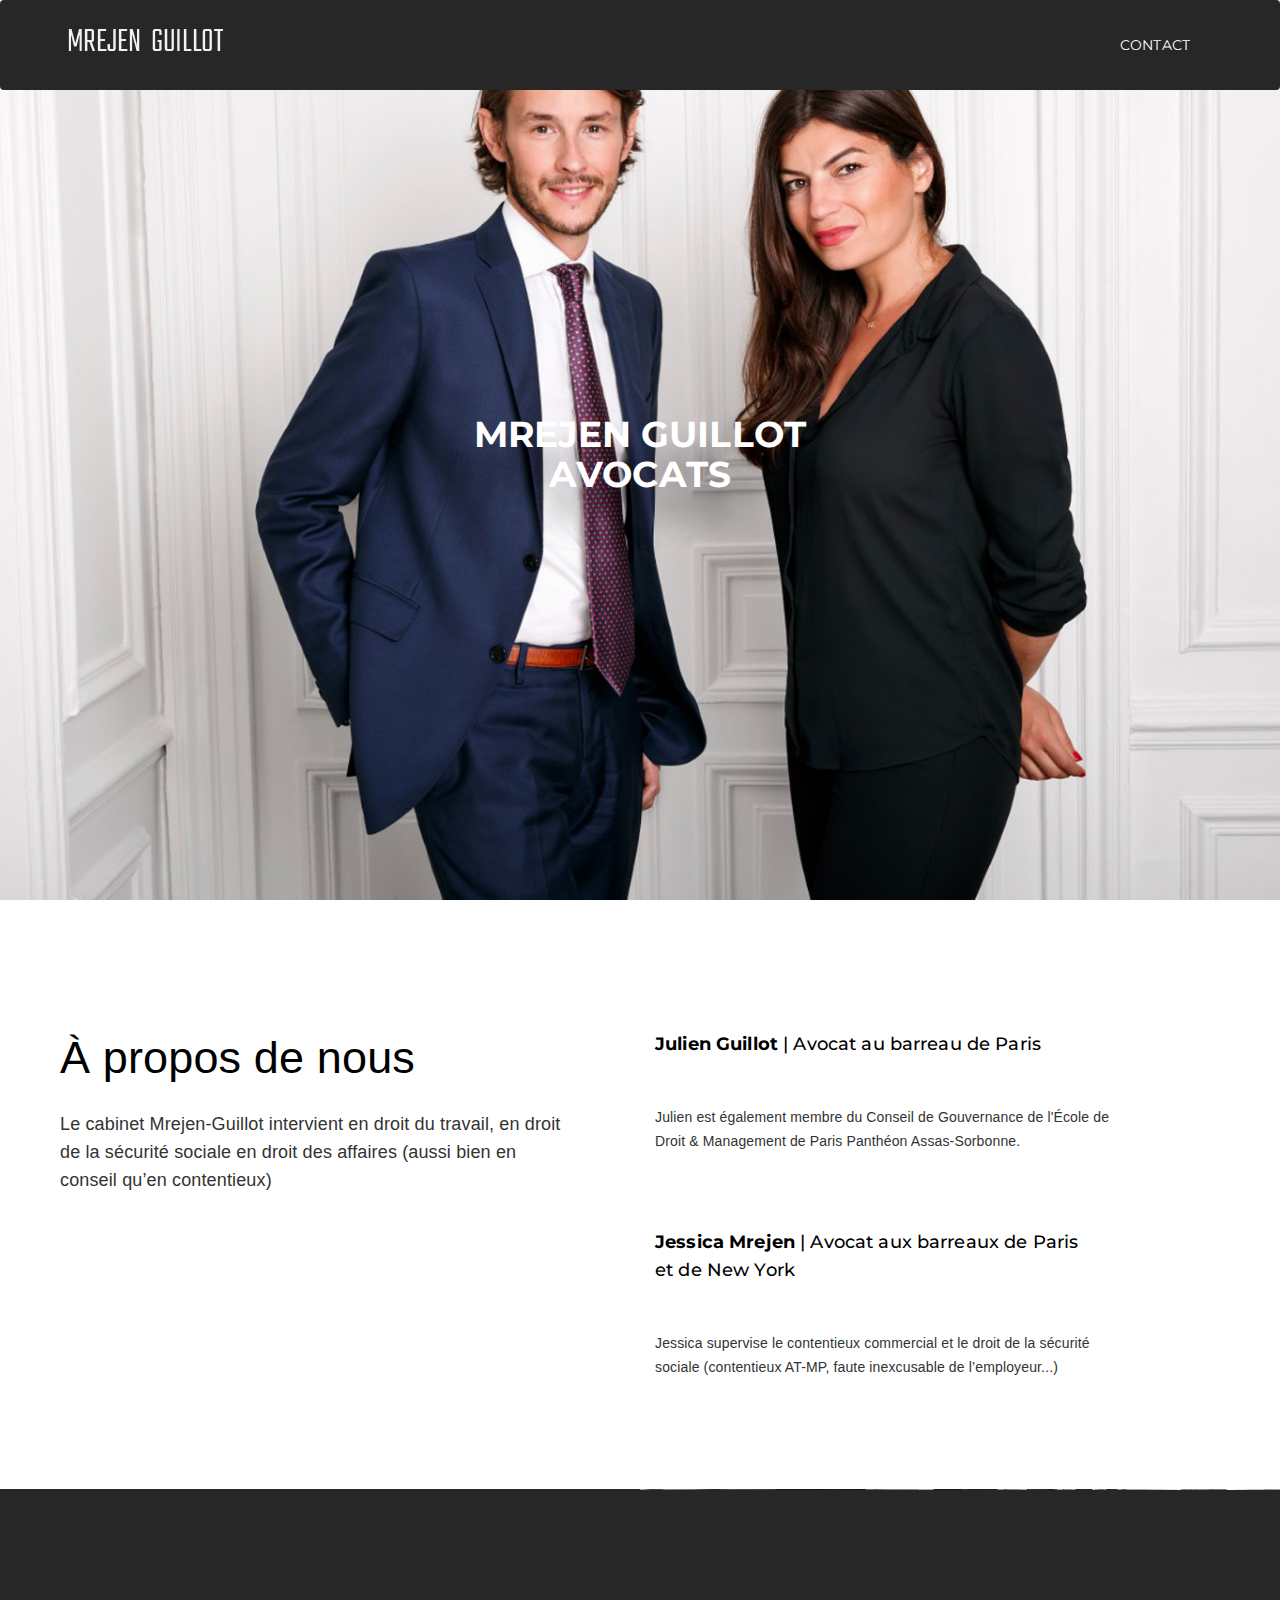
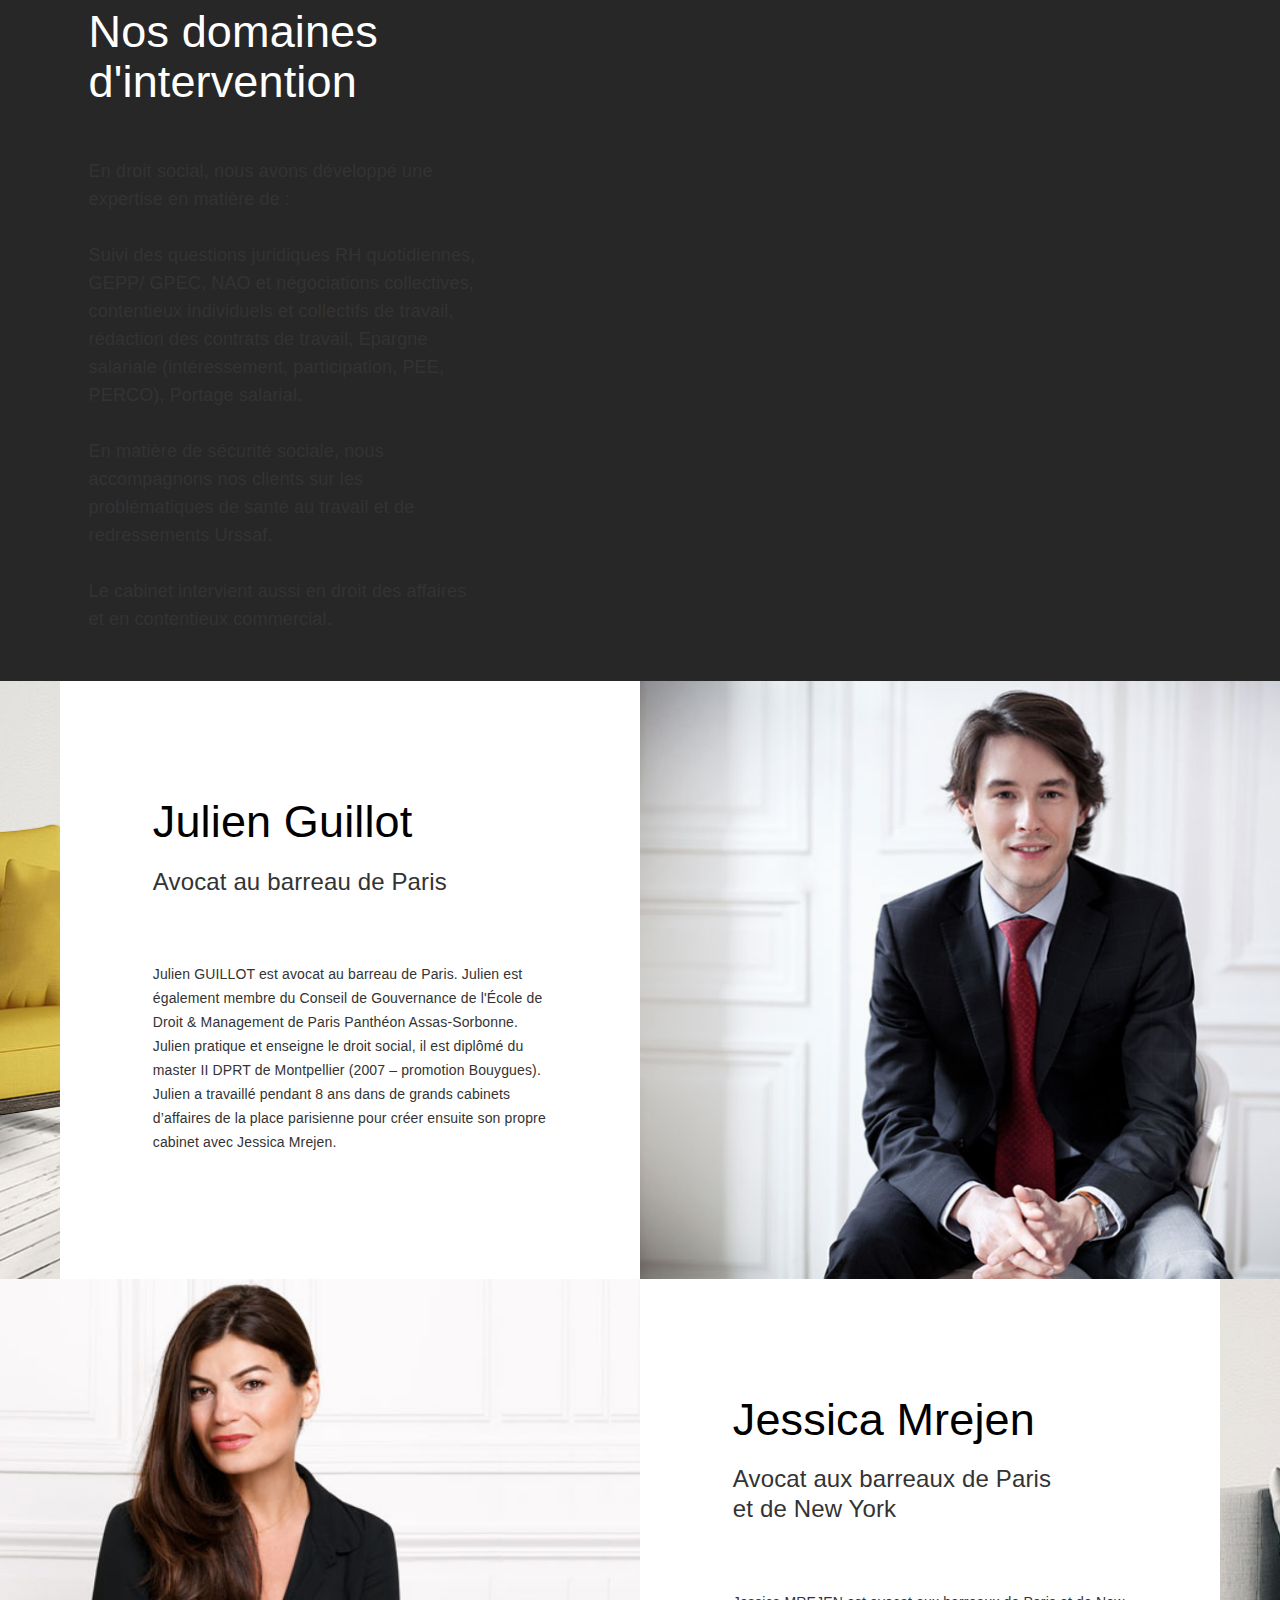
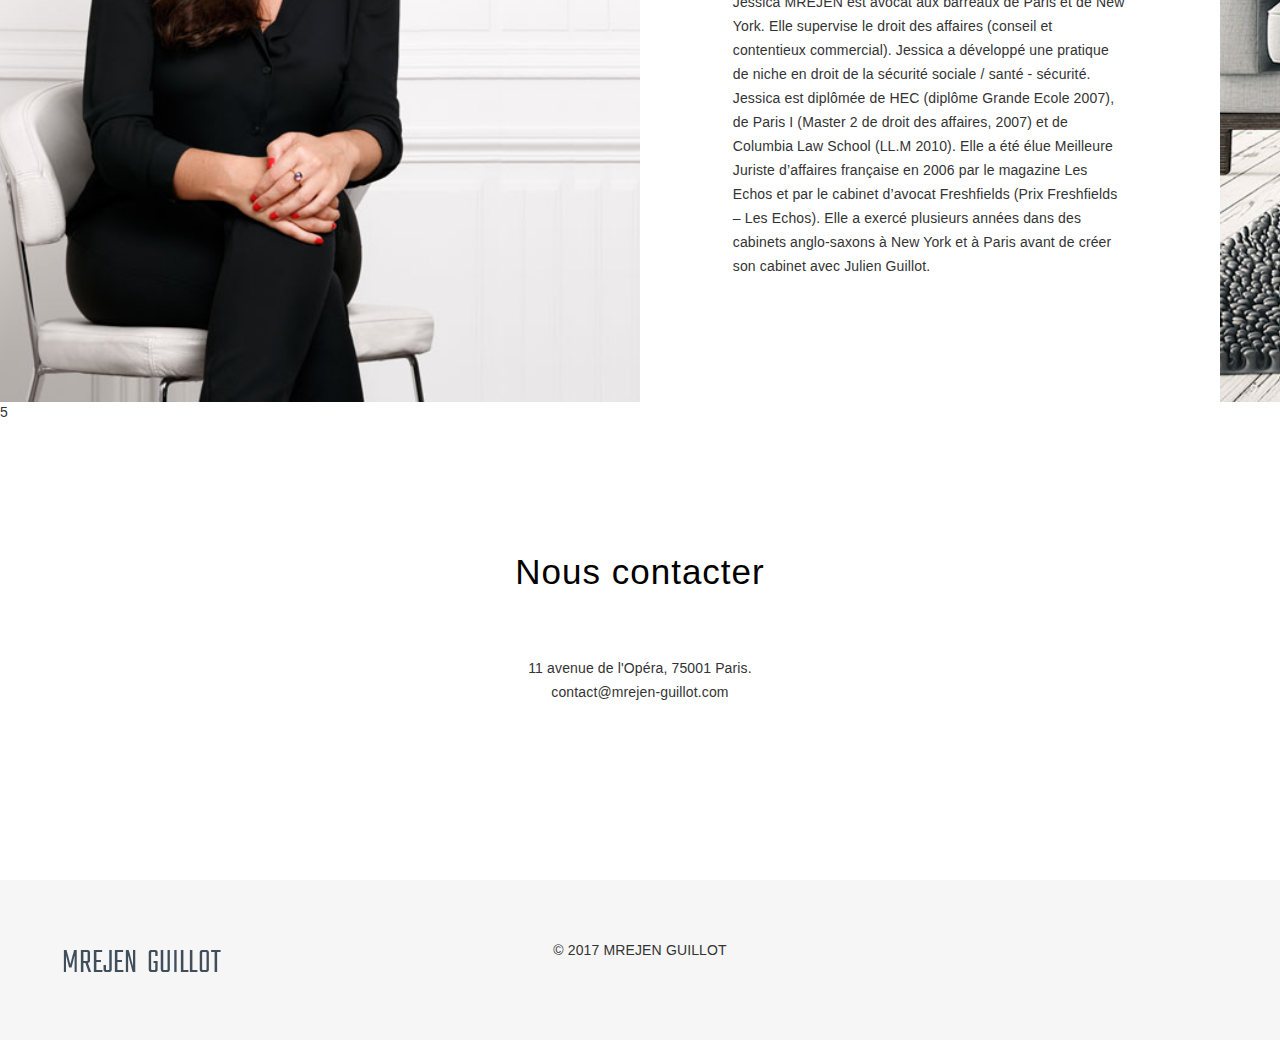
==== commit be1177e1: "add modif on stagging" ====
--- a/home.html
+++ b/home.html
@@ -11,7 +11,7 @@
         <meta name="author" content="">
         <meta name="google" value="notranslate">
         <!-- base -->
-        <link rel="stylesheet" href="css/base.css"/> 
+        <link rel="stylesheet" href="css/base.css" /> 
         <!--[if IE 9]>
         <link rel="stylesheet" type="text/css" href="css/ie.css" />
         <![endif]-->
@@ -23,7 +23,7 @@
         </style>
     </head>
     <body>
-        <header class="header-style2" id="header-style2">
+        <header class="">
             <!-- nav -->
             <nav class="navbar bg-nero tz-header-bg black-header no-margin alt-font shrink-header dark-header">
                 <div class="container navigation-menu">
@@ -34,12 +34,6 @@
                         </div>
                         <!-- end logo -->
                         <div class="col-md-9 col-sm-8 col-xs-3 position-inherit">
-                            <button data-target="#bs-example-navbar-collapse-1" data-toggle="collapse" class="navbar-toggle collapsed" type="button">
-                                <span class="sr-only">Toggle navigation</span>
-                                <span class="icon-bar"></span>
-                                <span class="icon-bar"></span>
-                                <span class="icon-bar"></span>
-                            </button>
                             <div id="bs-example-navbar-collapse-1" class="collapse navbar-collapse pull-right">
                                 <ul class="nav navbar-nav">
                                     <li><a class="inner-link propClone text-white" href="#contact-section16">CONTACT</a></li>
@@ -144,7 +138,7 @@
                     <div class="text-medium sm-text-medium margin-fifteen-bottom tz-text"><p>Jessica MREJEN est avocat aux barreaux de Paris et de New York. Elle supervise le droit des affaires (conseil et contentieux commercial). Jessica a développé une pratique de niche en droit de la sécurité sociale / santé - sécurité. Jessica est diplômée de HEC (diplôme Grande Ecole 2007), de Paris I (Master 2 de droit des affaires, 2007) et de Columbia Law School (LL.M 2010). Elle a été élue Meilleure Juriste d’affaires française en 2006 par le magazine Les Echos et par le cabinet d’avocat Freshfields (Prix Freshfields – Les Echos). Elle a exercé plusieurs années dans des cabinets anglo-saxons à New York et à Paris avant de créer son cabinet avec Julien Guillot.</p></div>
                 </div>
             </div>
-        </section>
+        </section>5
         <section class="padding-110px-tb bg-white builder-bg xs-padding-60px-tb border-none" id="contact-section16">
             <div class="container">
                 <div class="row">
--- a/css/base.css
+++ b/css/base.css
@@ -430,7 +430,7 @@
 
 
 /* background image */
-.cover-background { background-position: center center !important; background-repeat: no-repeat !important; background-size: cover !important; overflow: hidden; position: relative; margin-top: 100px;}
+.cover-background { background-position: center center !important; background-repeat: no-repeat !important; background-size: cover !important; overflow: hidden; position: relative;}
 .fix-background { background-attachment: fixed !important; background-position: center center; background-repeat: no-repeat !important; background-size: cover !important; overflow: hidden; position: relative;}
 
 /* ===================================
@@ -1157,7 +1157,7 @@
     OWL Carousel
 ====================================== */
 
-.owl-bg-img {display: block; position: relative; width: 100%;}
+.owl-bg-img {display: block; overflow: hidden; position: relative; width: 100%;}
 .owl-buttons .owl-prev {position: absolute; top: 50%; margin-top:-18px; left: 70px; font-size: 35px; color: #fff}
 .owl-buttons .owl-next {position: absolute; top: 50%; right:70px; font-size: 35px; color: #fff; margin-top:-18px;}
 .owl-pagination {position: absolute; bottom: 35px; text-align: center; width: 100%;}
@@ -1433,7 +1433,6 @@
 h1 {
     margin: .67em 0;
     font-size: 2em
-    text-shadow: 0 30px 30px rgba(0, 0, 0, 0.4);
 }
 
 mark {
@@ -2955,7 +2954,8 @@
 
 .h1,
 h1 {
-    font-size: 36px
+    font-size: 36px;
+    text-shadow: 0 30px 30px rgba(0, 0, 0, 0.5);
 }
 
 .h2,
@@ -6250,18 +6250,20 @@
 }
 
 .navbar {
-    position: relative;
+    position: fixed;
     min-height: 50px;
     margin-bottom: 20px;
-    border: 1px solid transparent;
+    border: 1px solid transparent
+}
+
+@media (min-width:768px) {
+    .navbar {
     padding: 20px 0 20px;
     z-index: 999;
     width: 100%;
-}
-
-@media (min-width:768px) {
-    .navbar {
-        position: fixed;
+    border-radius: 0;
+    border: 0;
+    border-radius: 4px
     }
 }
 
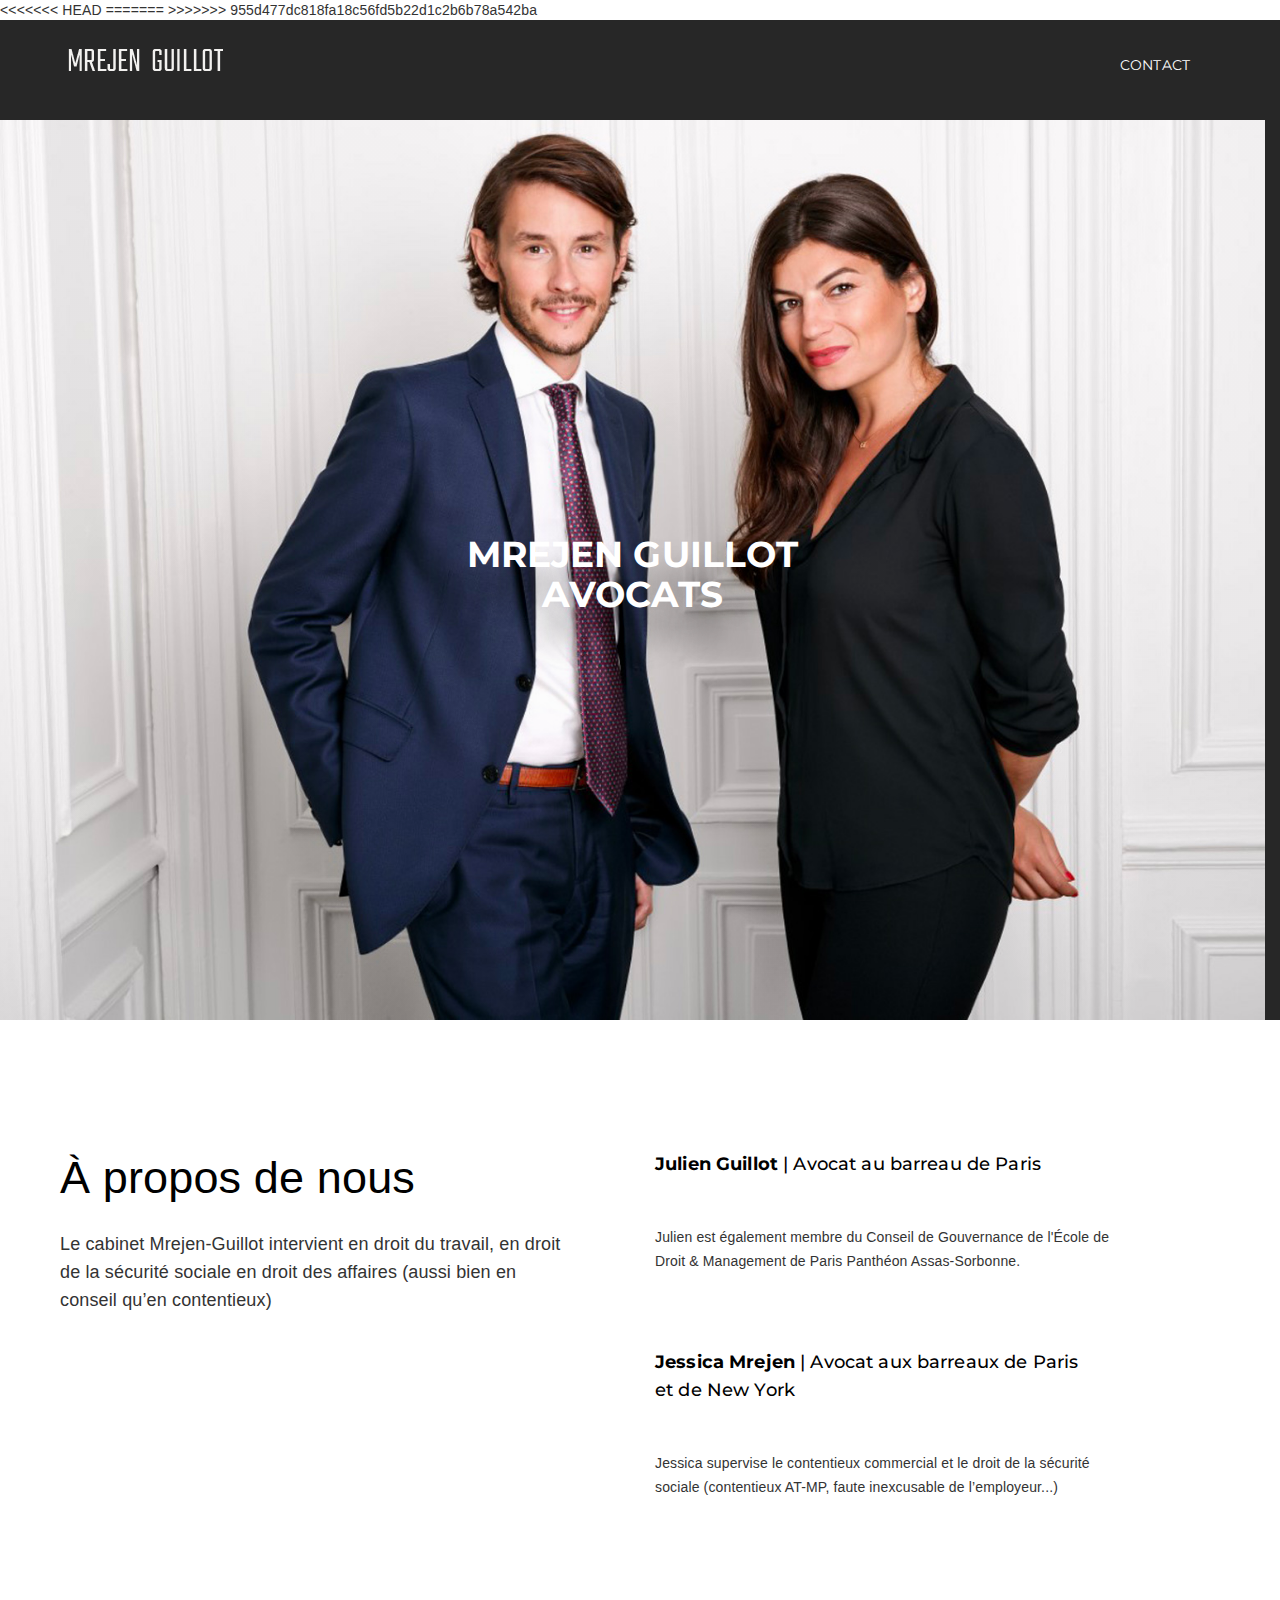
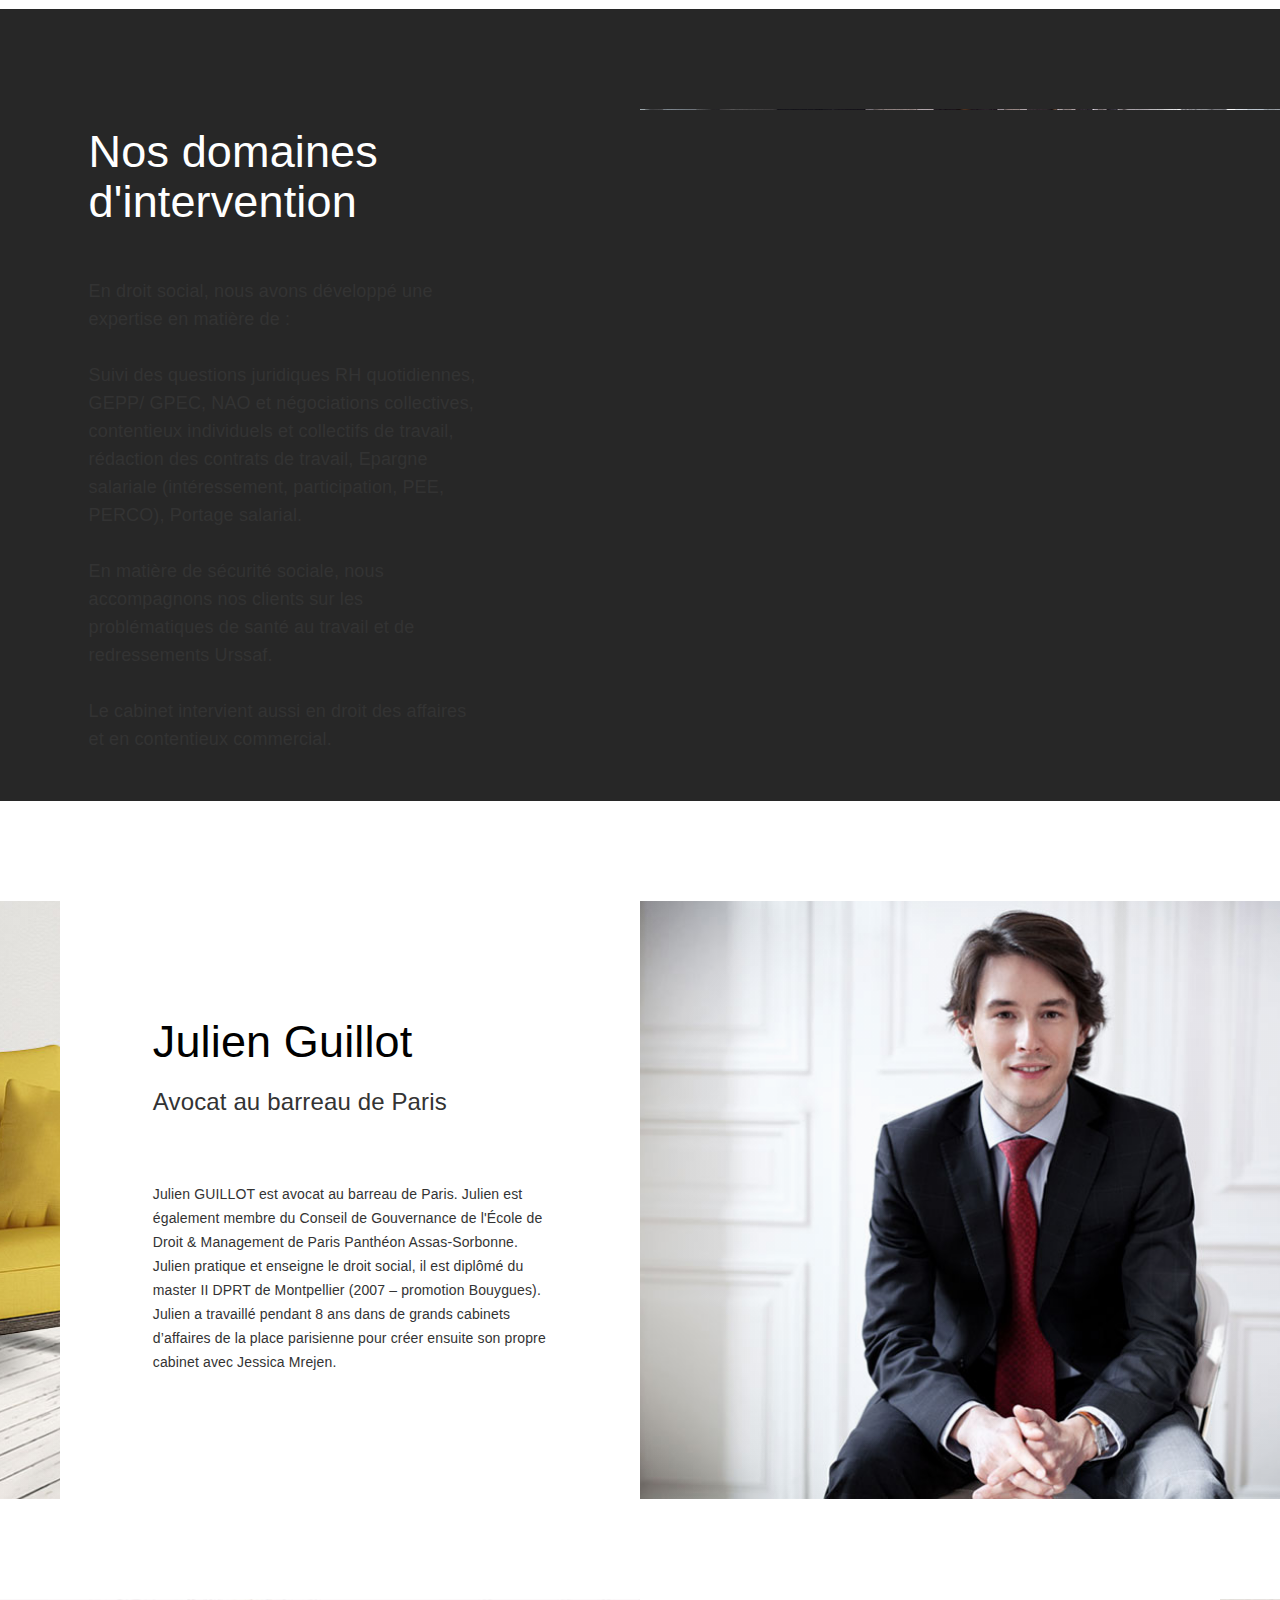
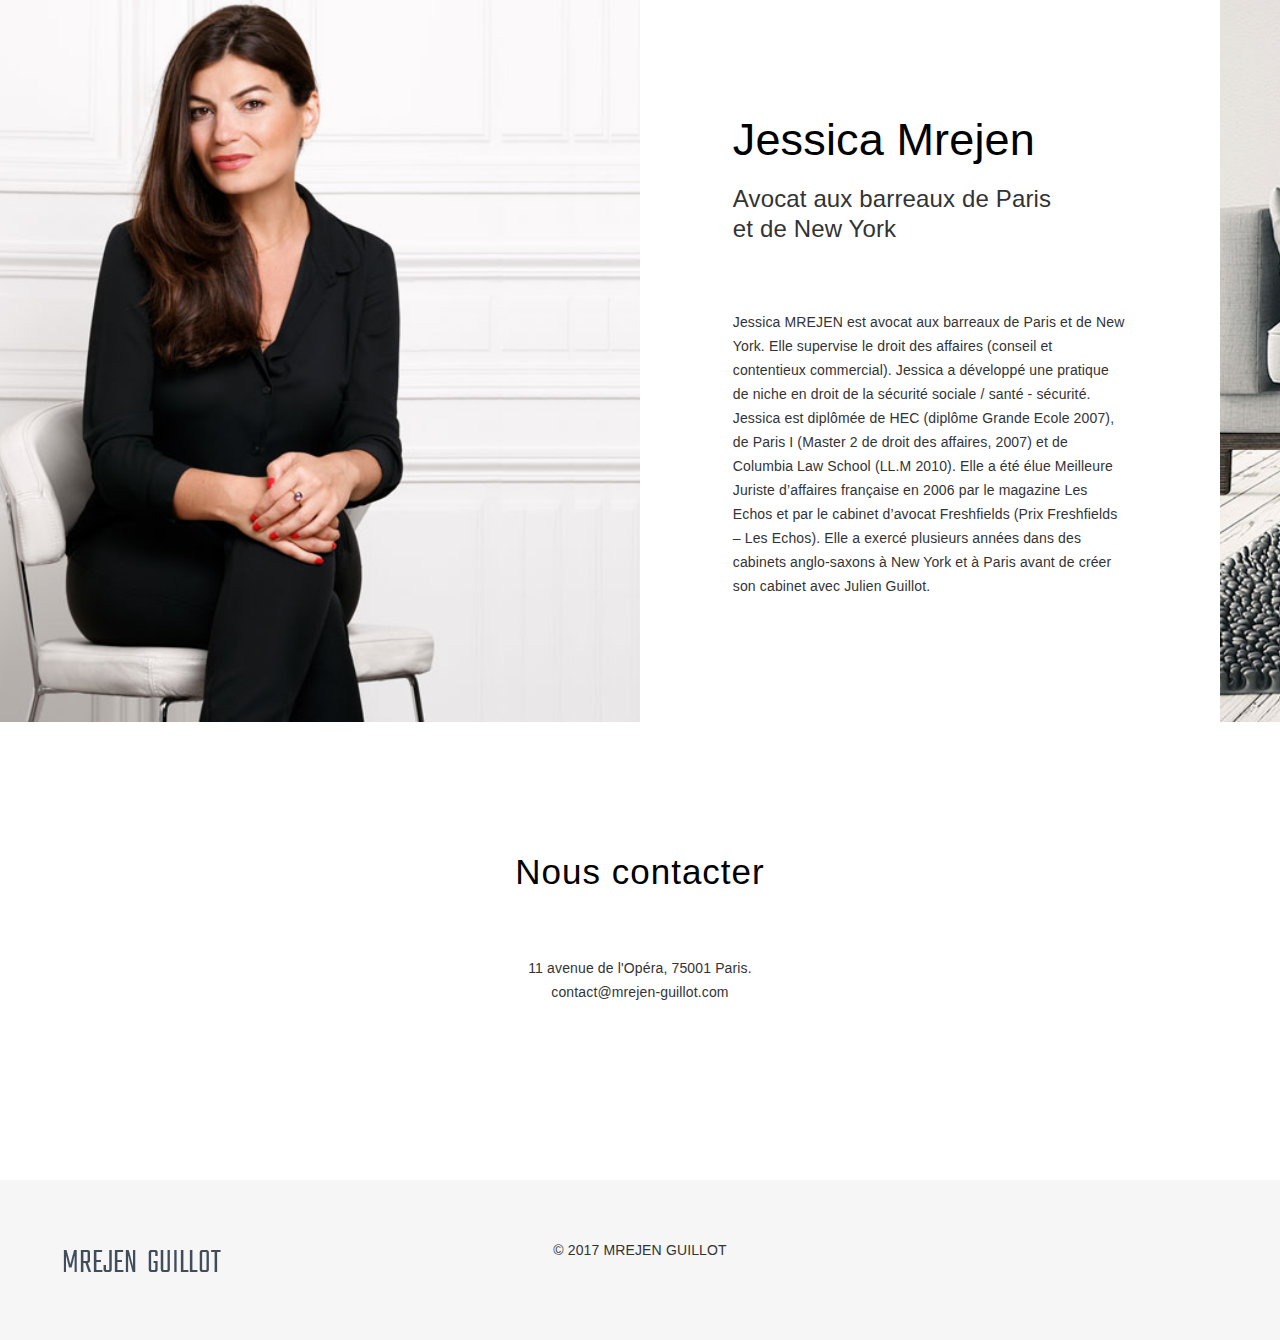
==== commit b798af1a: "add last version" ====
--- a/home.html
+++ b/home.html
@@ -11,7 +11,11 @@
         <meta name="author" content="">
         <meta name="google" value="notranslate">
         <!-- base -->
+<<<<<<< HEAD
         <link rel="stylesheet" href="css/base.css" /> 
+=======
+        <link rel="stylesheet" href="css/base.css"/> 
+>>>>>>> 955d477dc818fa18c56fd5b22d1c2b6b78a542ba
         <!--[if IE 9]>
         <link rel="stylesheet" type="text/css" href="css/ie.css" />
         <![endif]-->
@@ -138,7 +142,7 @@
                     <div class="text-medium sm-text-medium margin-fifteen-bottom tz-text"><p>Jessica MREJEN est avocat aux barreaux de Paris et de New York. Elle supervise le droit des affaires (conseil et contentieux commercial). Jessica a développé une pratique de niche en droit de la sécurité sociale / santé - sécurité. Jessica est diplômée de HEC (diplôme Grande Ecole 2007), de Paris I (Master 2 de droit des affaires, 2007) et de Columbia Law School (LL.M 2010). Elle a été élue Meilleure Juriste d’affaires française en 2006 par le magazine Les Echos et par le cabinet d’avocat Freshfields (Prix Freshfields – Les Echos). Elle a exercé plusieurs années dans des cabinets anglo-saxons à New York et à Paris avant de créer son cabinet avec Julien Guillot.</p></div>
                 </div>
             </div>
-        </section>5
+        </section>
         <section class="padding-110px-tb bg-white builder-bg xs-padding-60px-tb border-none" id="contact-section16">
             <div class="container">
                 <div class="row">
--- a/css/base.css
+++ b/css/base.css
@@ -430,7 +430,7 @@
 
 
 /* background image */
-.cover-background { background-position: center center !important; background-repeat: no-repeat !important; background-size: cover !important; overflow: hidden; position: relative;}
+.cover-background { background-position: center center !important; background-repeat: no-repeat !important; background-size: cover !important; overflow: hidden; position: relative; margin-top: 100px;}
 .fix-background { background-attachment: fixed !important; background-position: center center; background-repeat: no-repeat !important; background-size: cover !important; overflow: hidden; position: relative;}
 
 /* ===================================
@@ -1157,7 +1157,7 @@
     OWL Carousel
 ====================================== */
 
-.owl-bg-img {display: block; overflow: hidden; position: relative; width: 100%;}
+.owl-bg-img {display: block; position: relative; width: 100%;}
 .owl-buttons .owl-prev {position: absolute; top: 50%; margin-top:-18px; left: 70px; font-size: 35px; color: #fff}
 .owl-buttons .owl-next {position: absolute; top: 50%; right:70px; font-size: 35px; color: #fff; margin-top:-18px;}
 .owl-pagination {position: absolute; bottom: 35px; text-align: center; width: 100%;}
@@ -1433,6 +1433,7 @@
 h1 {
     margin: .67em 0;
     font-size: 2em
+    text-shadow: 0 30px 30px rgba(0, 0, 0, 0.4);
 }
 
 mark {
@@ -6253,17 +6254,24 @@
     position: fixed;
     min-height: 50px;
     margin-bottom: 20px;
-    border: 1px solid transparent
+    border: 1px solid transparent;
+    padding: 20px 0 20px;
+    z-index: 999;
+    width: 100%;
 }
 
 @media (min-width:768px) {
     .navbar {
+<<<<<<< HEAD
     padding: 20px 0 20px;
     z-index: 999;
     width: 100%;
     border-radius: 0;
     border: 0;
     border-radius: 4px
+=======
+        position: fixed;
+>>>>>>> 955d477dc818fa18c56fd5b22d1c2b6b78a542ba
     }
 }
 
--- a/css/base.css
+++ b/css/base.css
@@ -430,7 +430,7 @@
 
 
 /* background image */
-.cover-background { background-position: center center !important; background-repeat: no-repeat !important; background-size: cover !important; overflow: hidden; position: relative;}
+.cover-background { background-position: center center !important; background-repeat: no-repeat !important; background-size: cover !important; overflow: hidden; position: relative; margin-top: 100px;}
 .fix-background { background-attachment: fixed !important; background-position: center center; background-repeat: no-repeat !important; background-size: cover !important; overflow: hidden; position: relative;}
 
 /* ===================================
@@ -1157,7 +1157,7 @@
     OWL Carousel
 ====================================== */
 
-.owl-bg-img {display: block; overflow: hidden; position: relative; width: 100%;}
+.owl-bg-img {display: block; position: relative; width: 100%;}
 .owl-buttons .owl-prev {position: absolute; top: 50%; margin-top:-18px; left: 70px; font-size: 35px; color: #fff}
 .owl-buttons .owl-next {position: absolute; top: 50%; right:70px; font-size: 35px; color: #fff; margin-top:-18px;}
 .owl-pagination {position: absolute; bottom: 35px; text-align: center; width: 100%;}
@@ -1433,6 +1433,7 @@
 h1 {
     margin: .67em 0;
     font-size: 2em
+    text-shadow: 0 30px 30px rgba(0, 0, 0, 0.4);
 }
 
 mark {
@@ -6253,17 +6254,24 @@
     position: fixed;
     min-height: 50px;
     margin-bottom: 20px;
-    border: 1px solid transparent
+    border: 1px solid transparent;
+    padding: 20px 0 20px;
+    z-index: 999;
+    width: 100%;
 }
 
 @media (min-width:768px) {
     .navbar {
+<<<<<<< HEAD
     padding: 20px 0 20px;
     z-index: 999;
     width: 100%;
     border-radius: 0;
     border: 0;
     border-radius: 4px
+=======
+        position: fixed;
+>>>>>>> 955d477dc818fa18c56fd5b22d1c2b6b78a542ba
     }
 }
 
